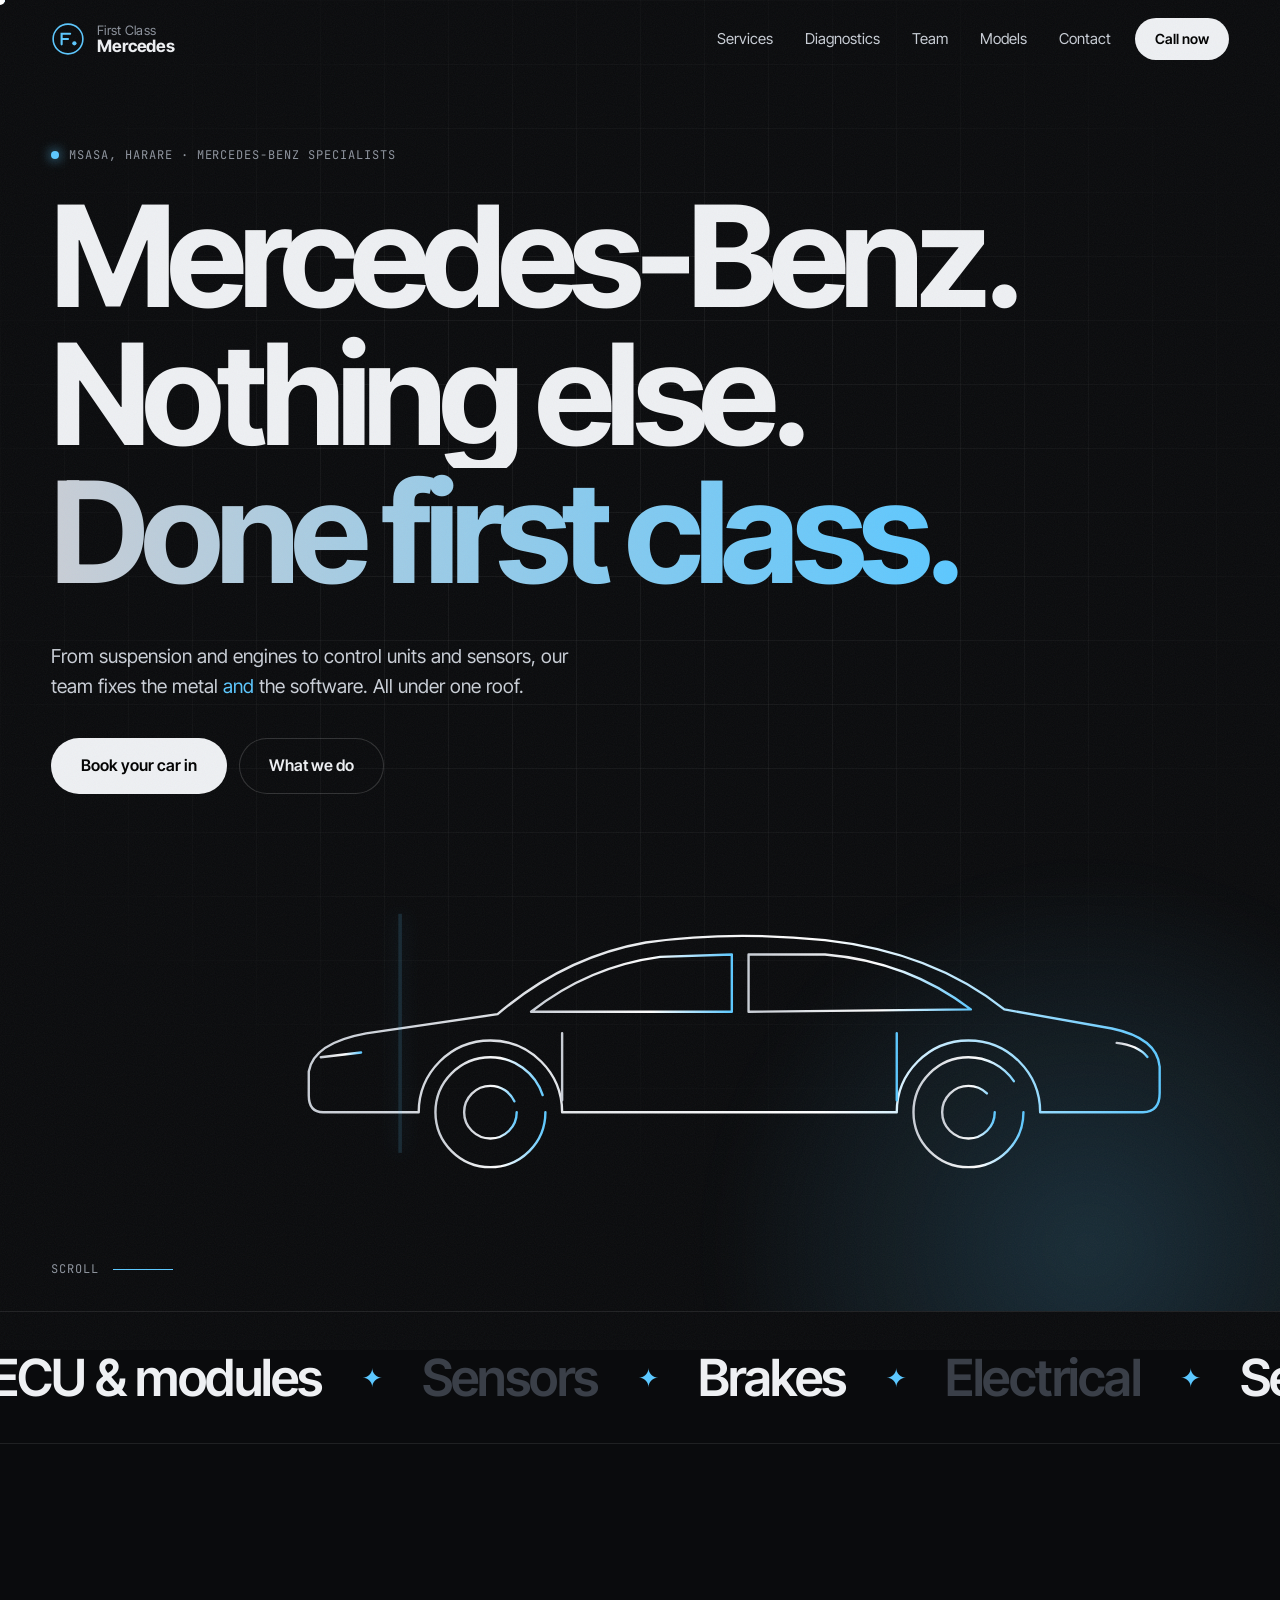
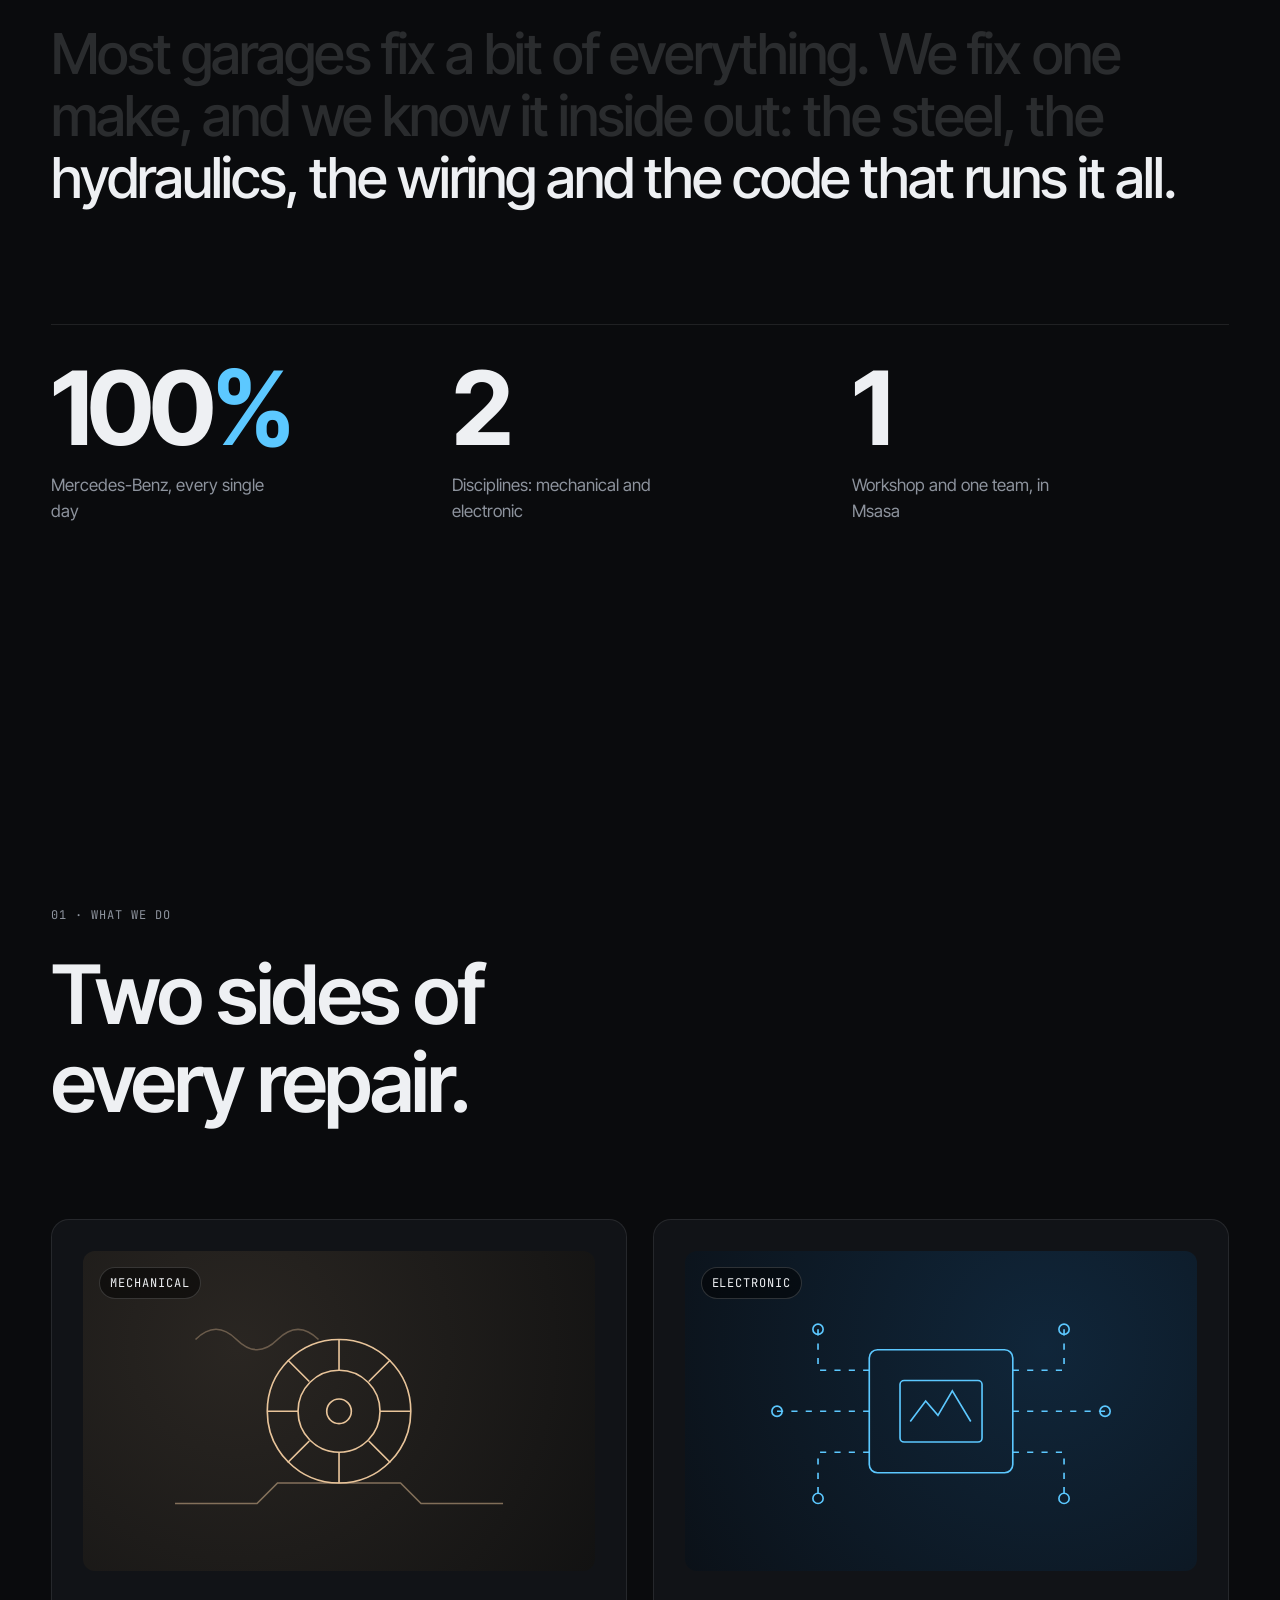
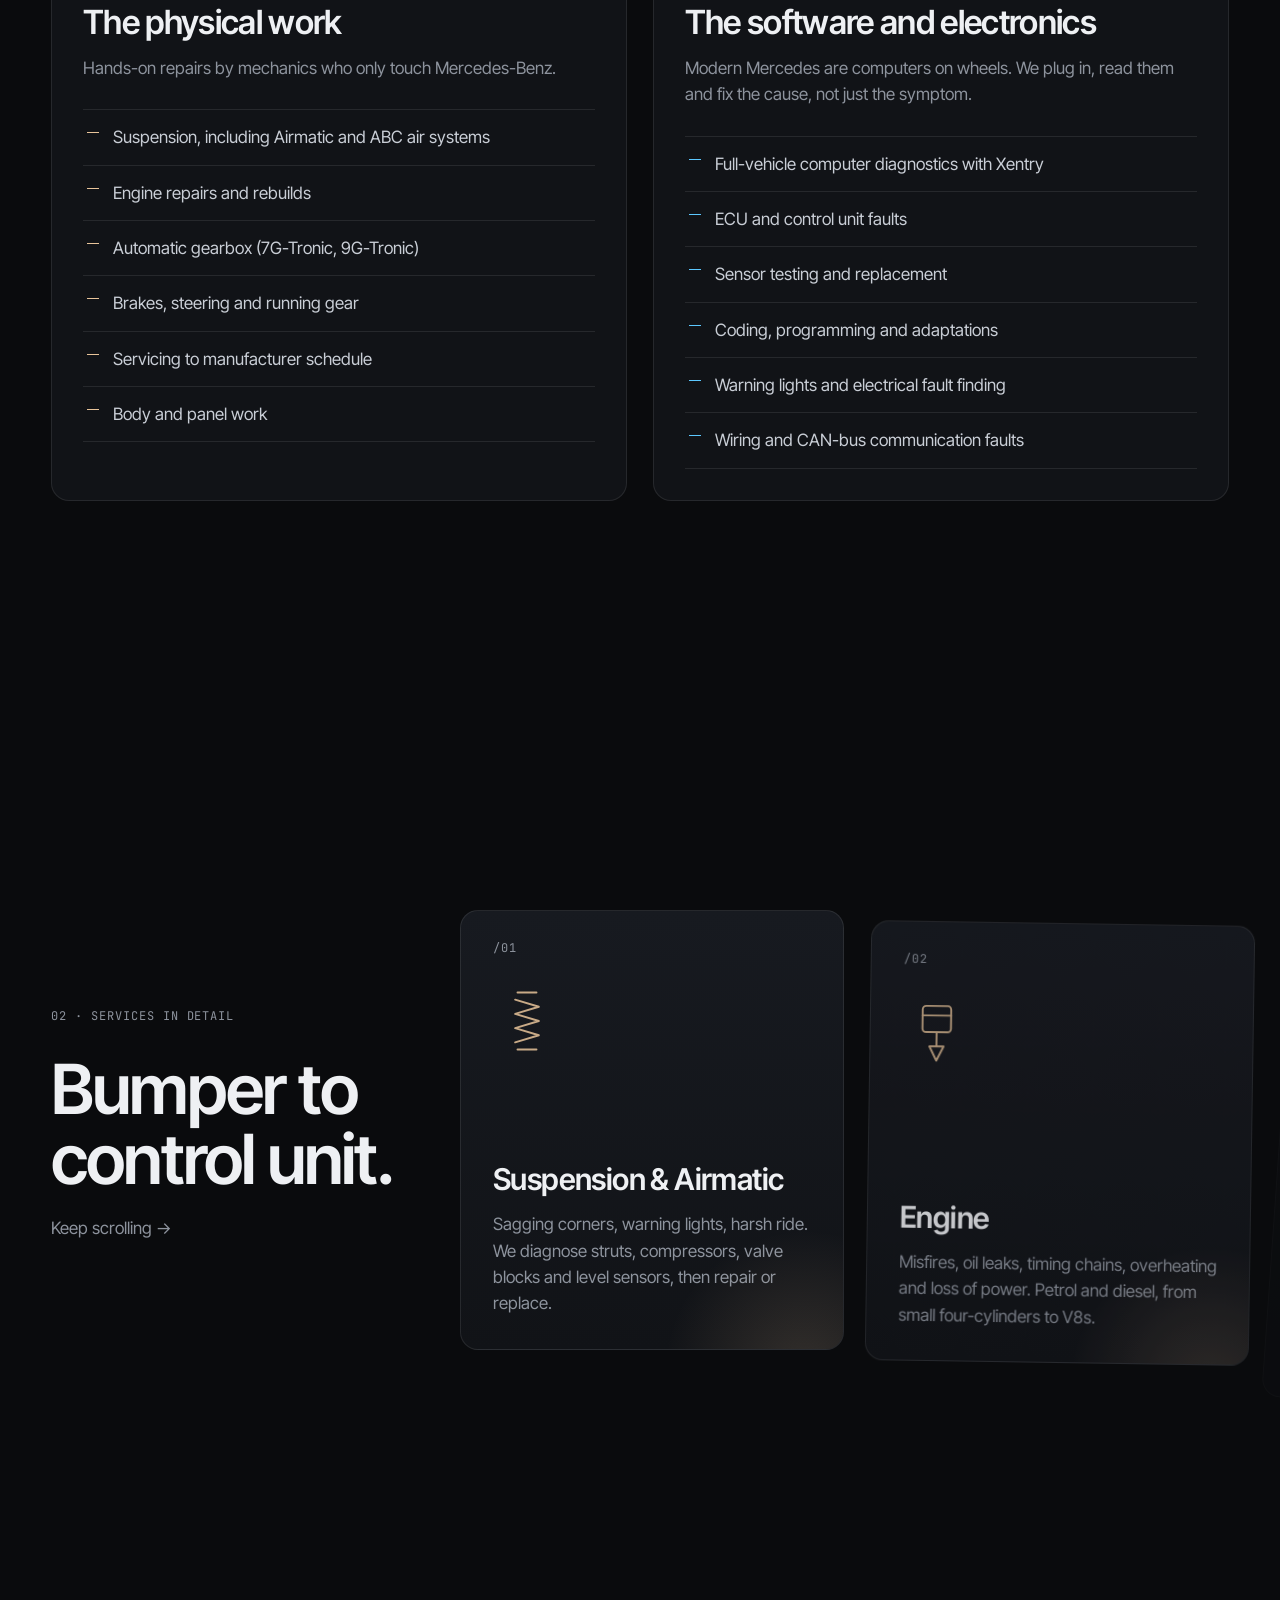
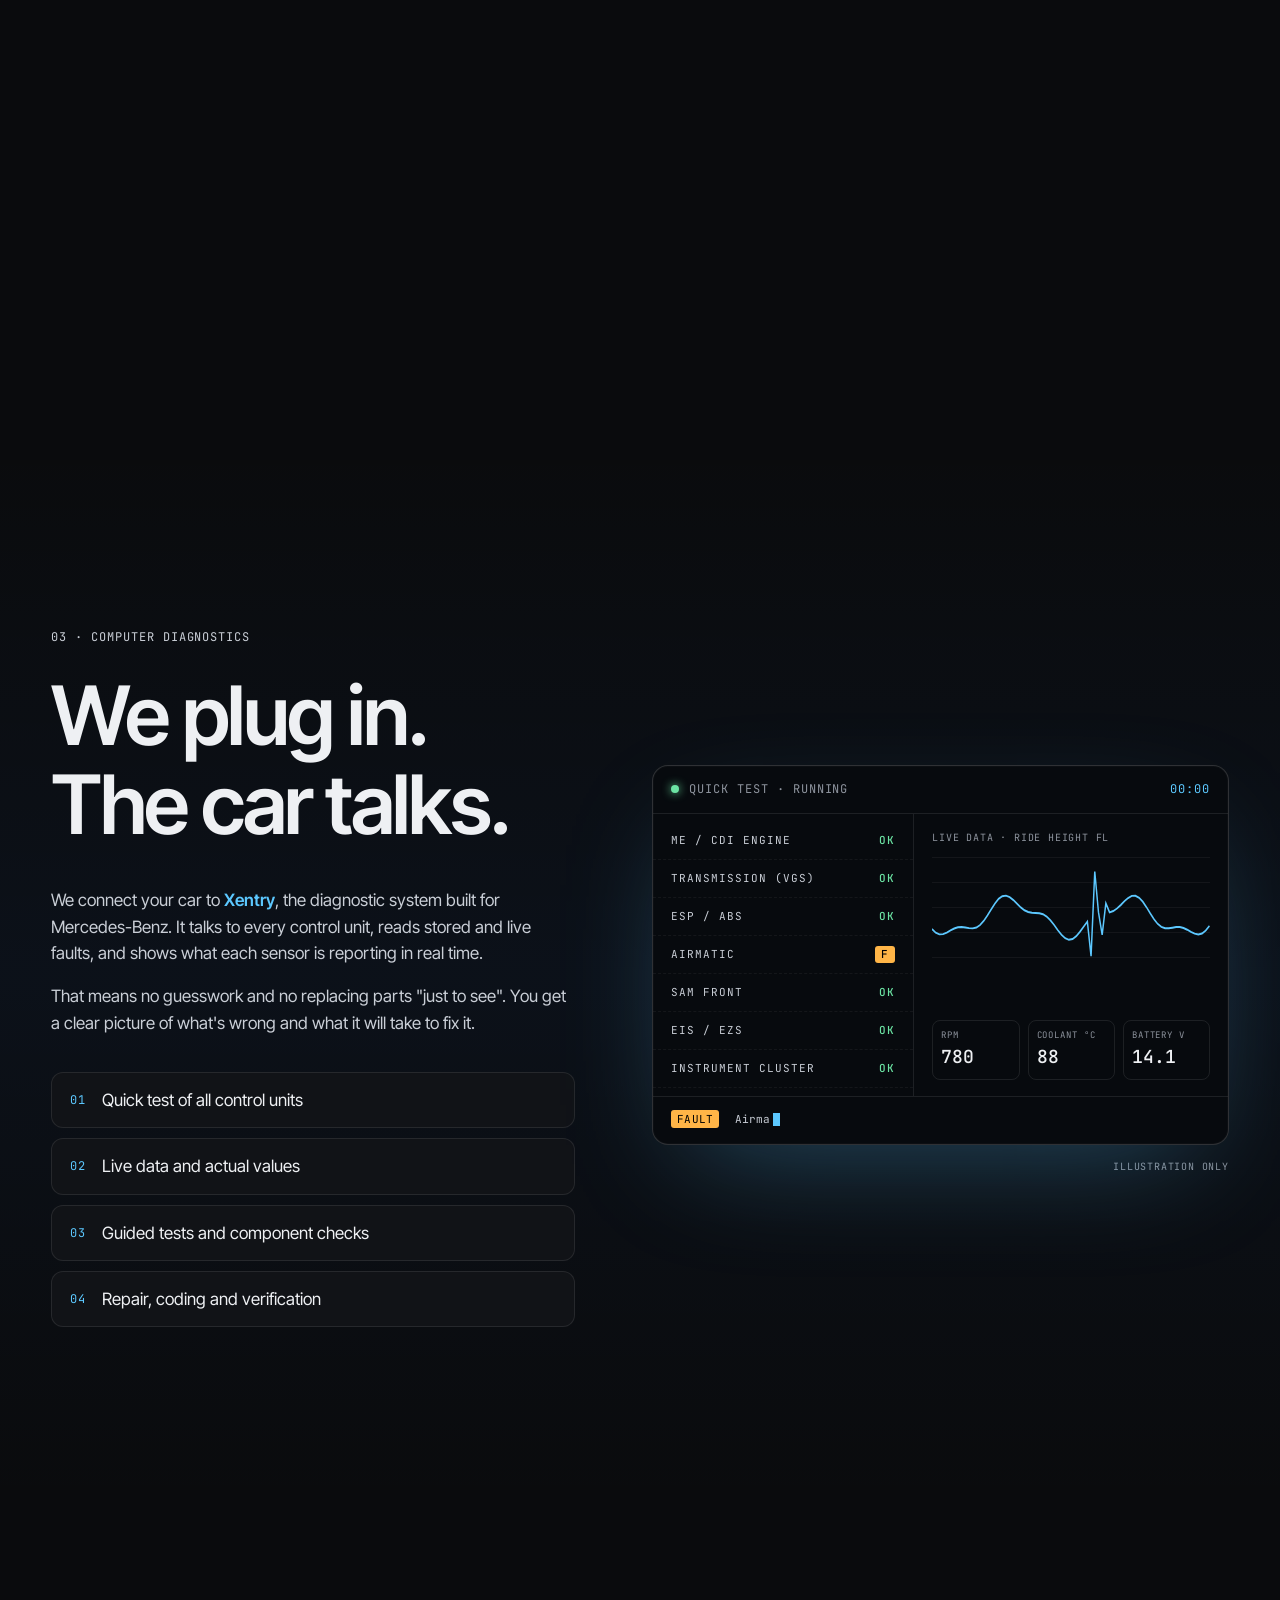
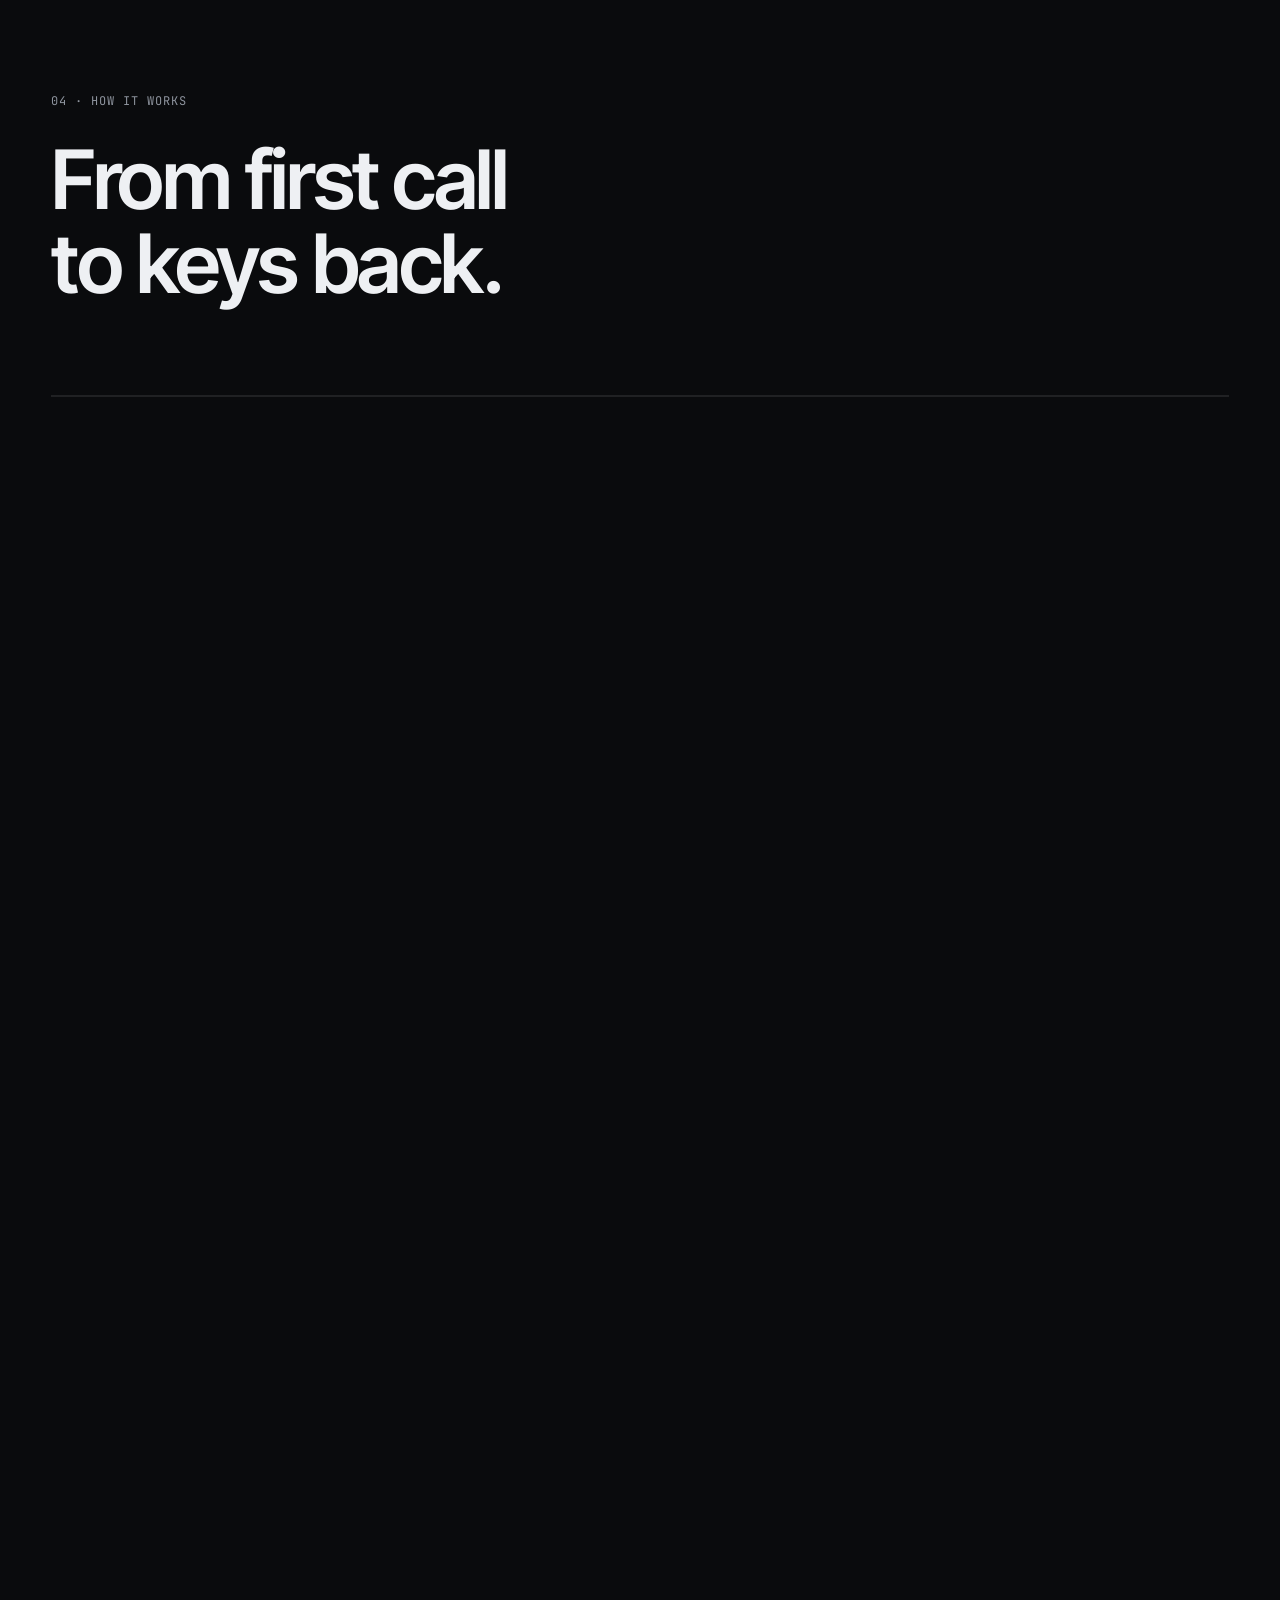
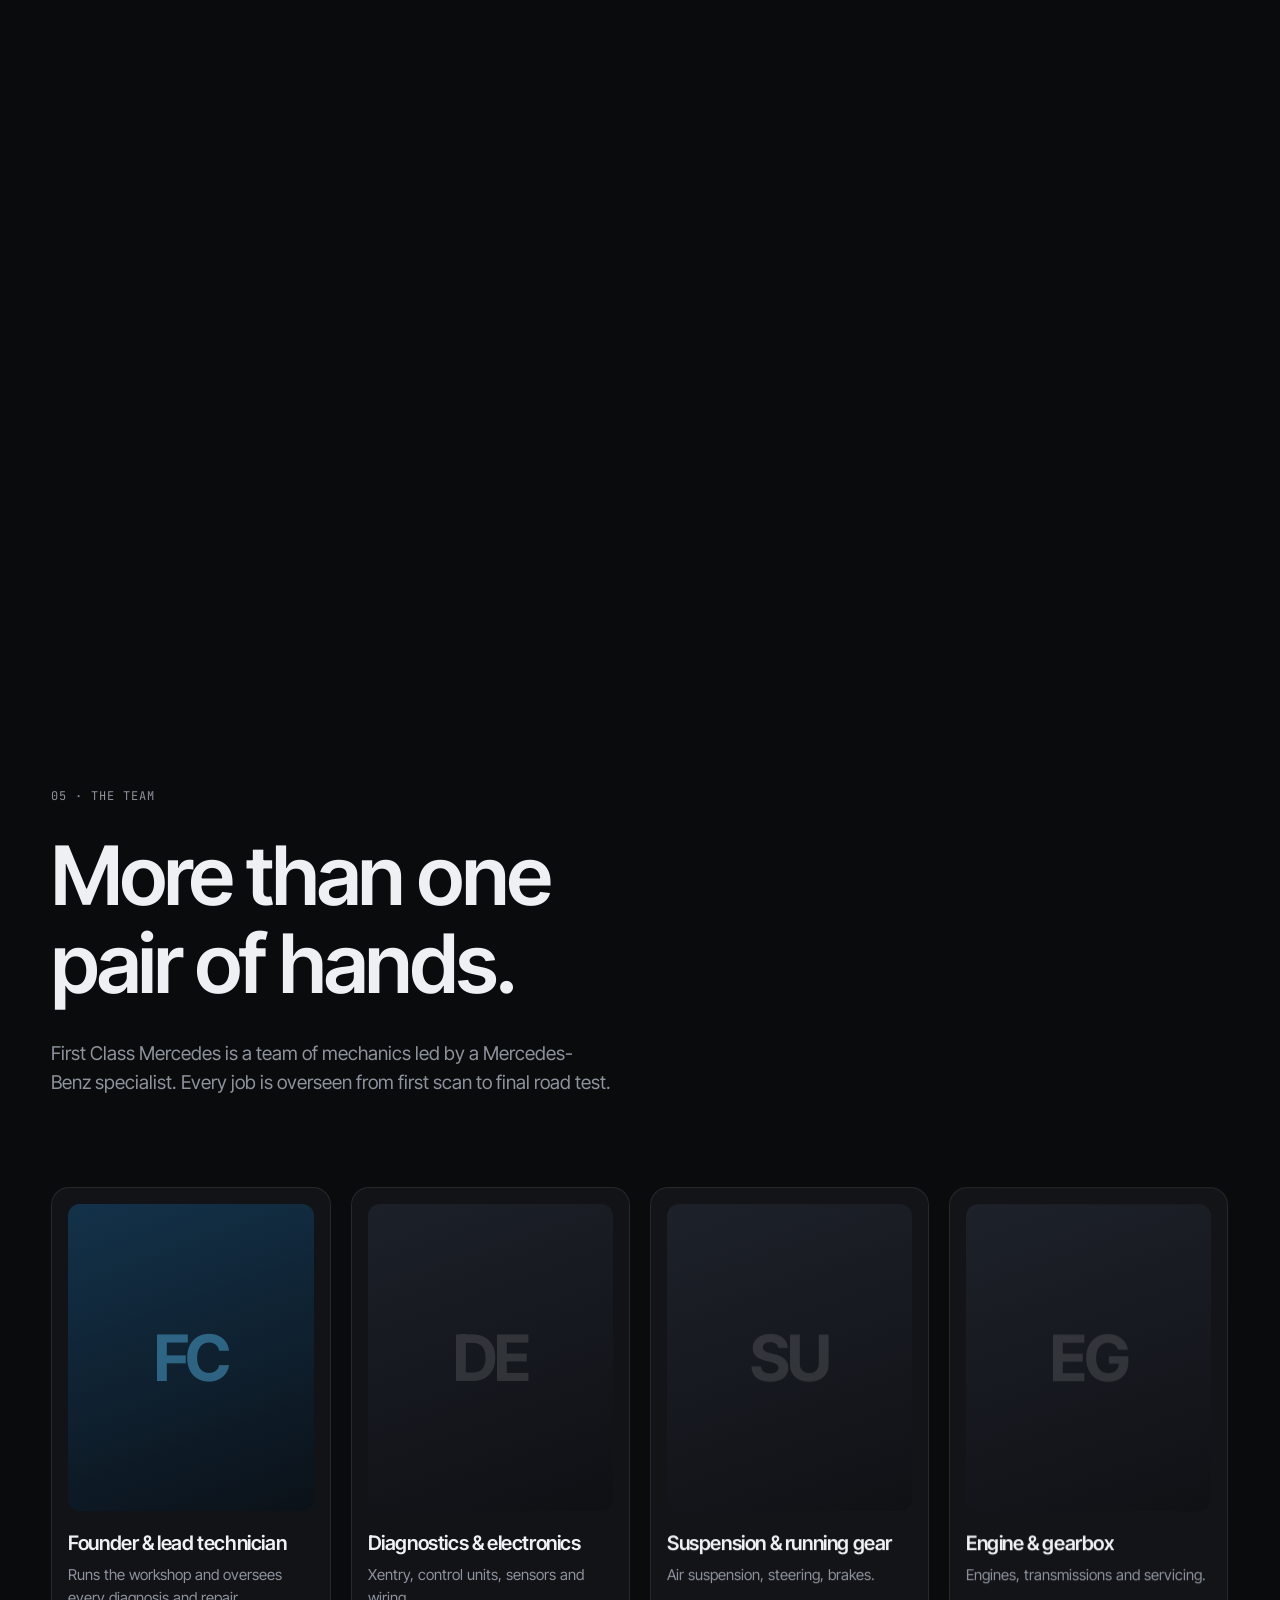
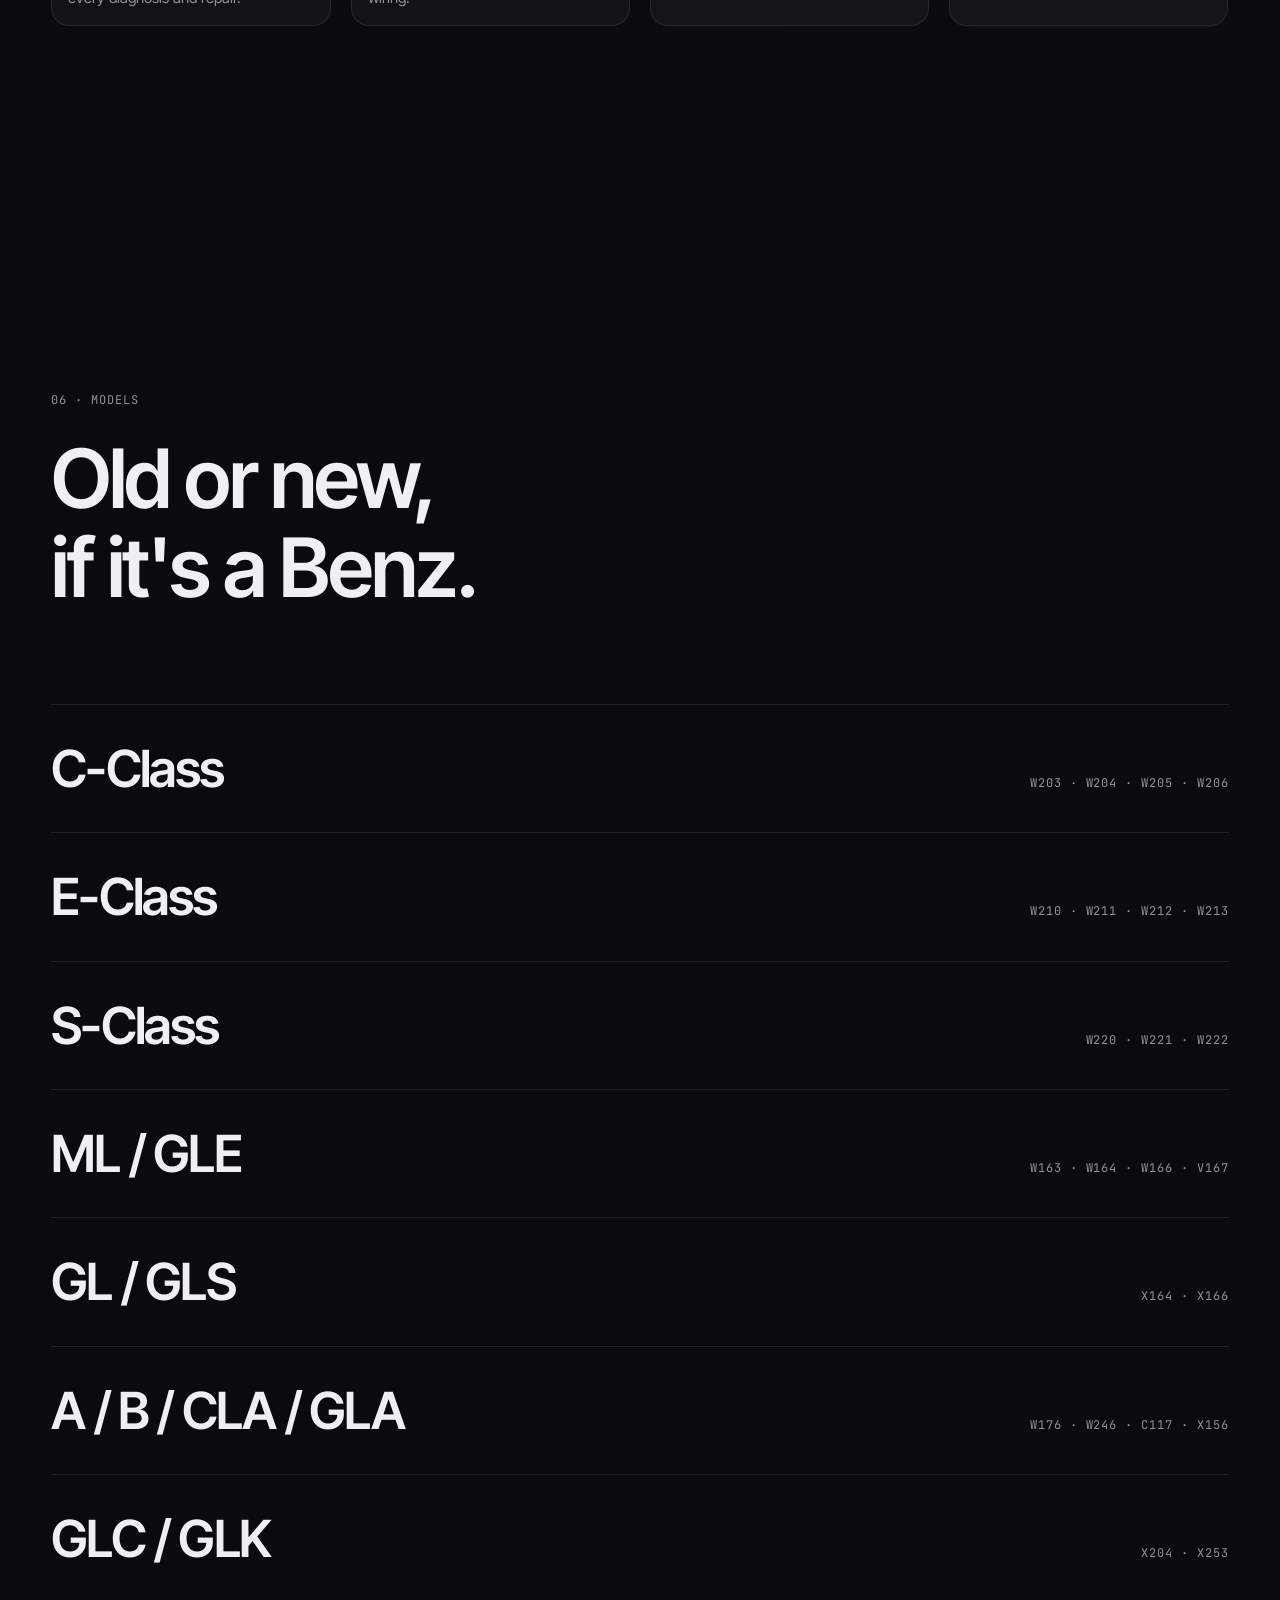
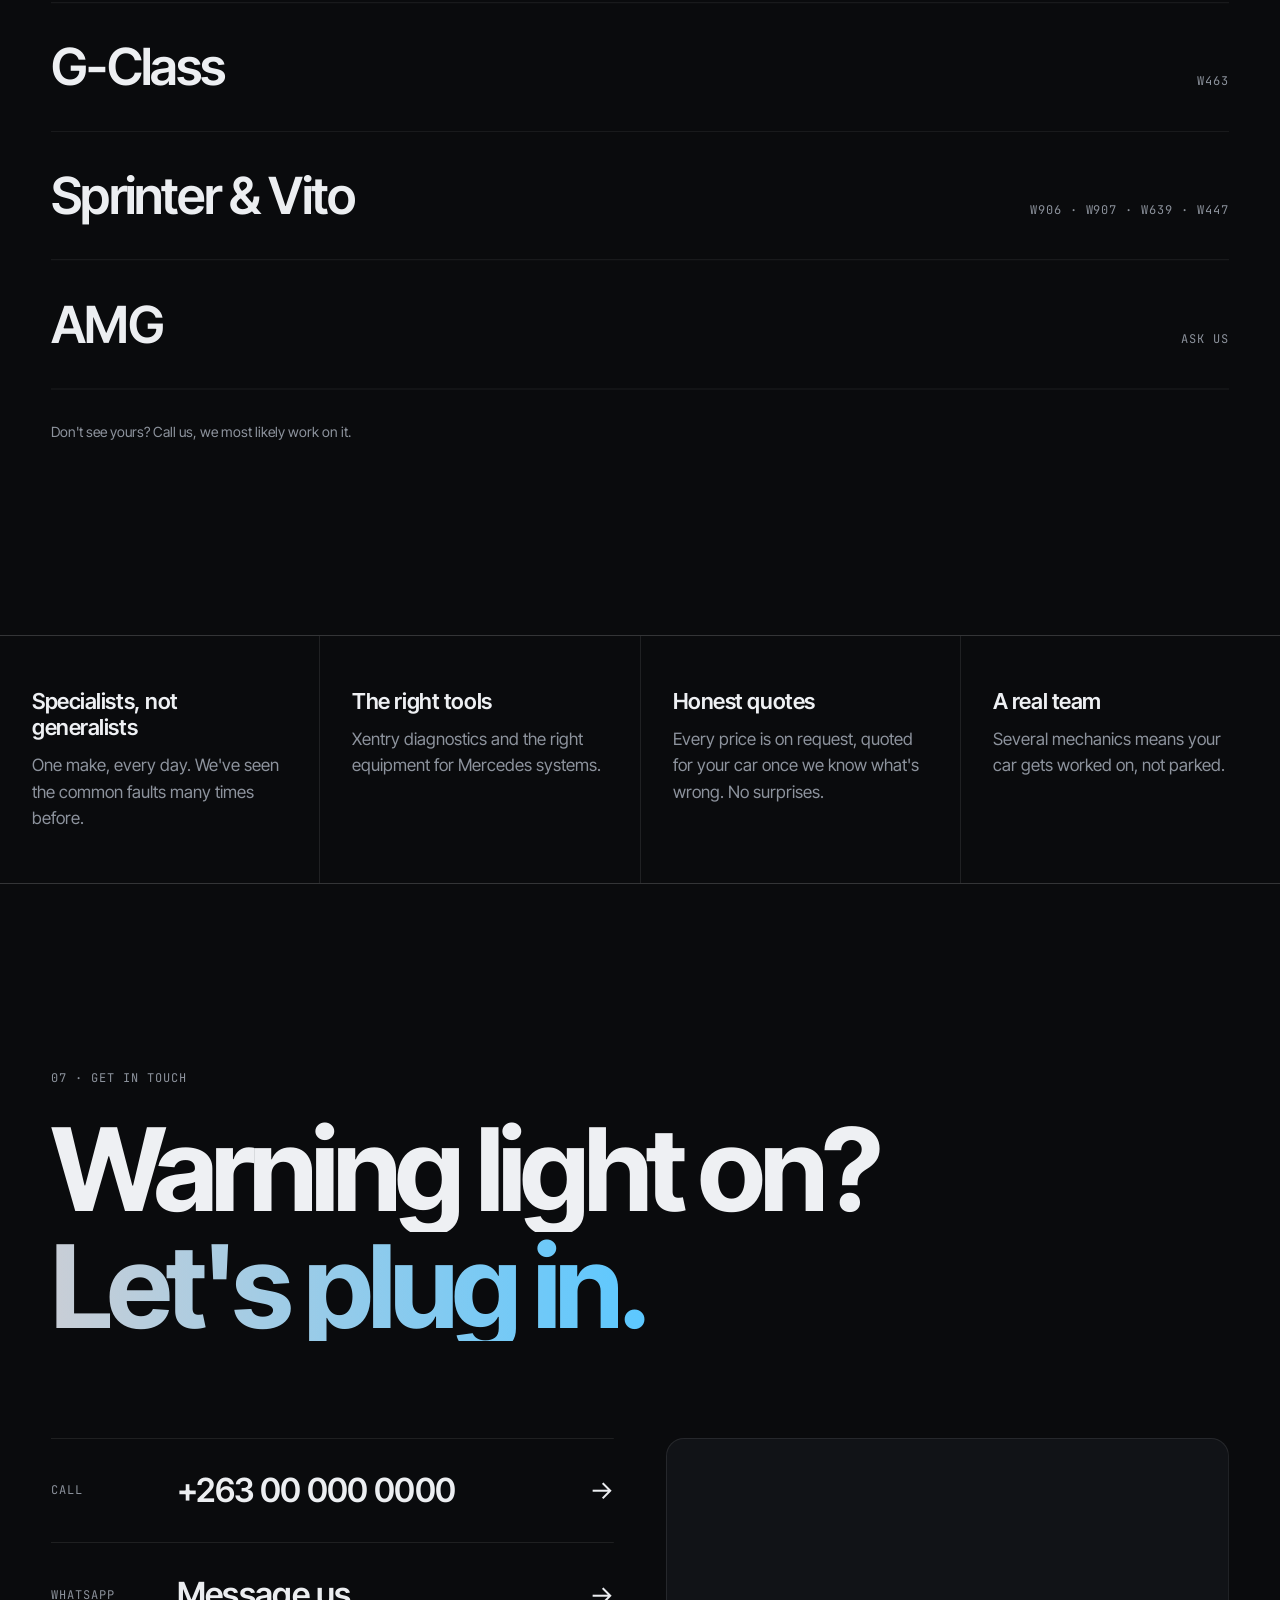
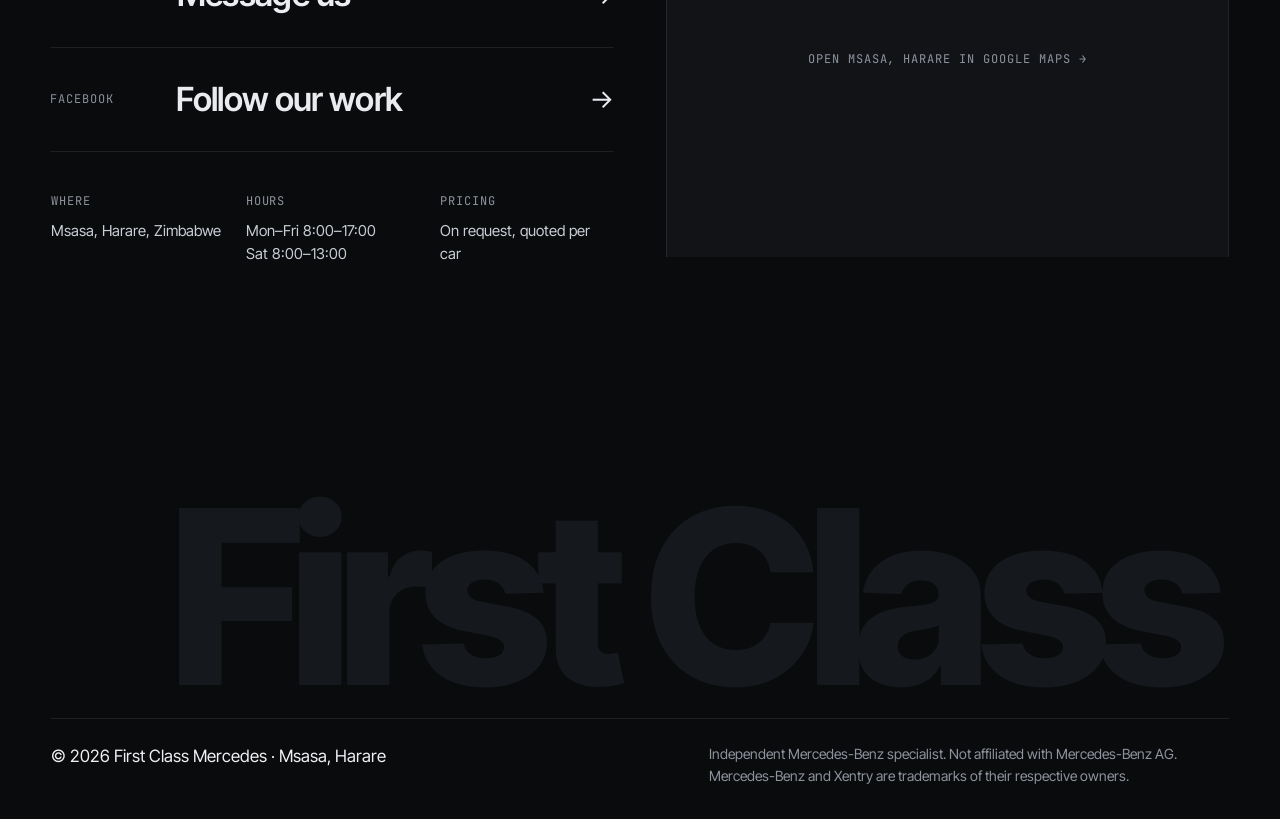
==== index.html @ 3e4fa749 "Build first version of the First Class Mercedes website Single-page static site for GitHub Pages: he" ====
<!doctype html>
<html lang="en">
<head>
  <meta charset="utf-8">
  <meta name="viewport" content="width=device-width, initial-scale=1">
  <title>First Class Mercedes | Mercedes-Benz Specialist in Msasa, Harare</title>
  <meta name="description" content="Independent Mercedes-Benz specialist in Msasa, Harare. Mechanical repairs, suspension, engine and gearbox work, plus Xentry computer diagnostics, ECU and sensor fault finding. Price on request.">
  <meta name="theme-color" content="#0a0b0d">
  <meta property="og:title" content="First Class Mercedes | Msasa, Harare">
  <meta property="og:description" content="Mercedes-Benz only. Mechanical and electronic. One team, one workshop.">
  <meta property="og:type" content="website">
  <link rel="icon" href="assets/favicon.svg" type="image/svg+xml">
  <link rel="preconnect" href="https://fonts.googleapis.com">
  <link rel="preconnect" href="https://fonts.gstatic.com" crossorigin>
  <link href="https://fonts.googleapis.com/css2?family=Inter+Tight:wght@300;400;500;600;700;800&family=JetBrains+Mono:wght@400;500&display=swap" rel="stylesheet">
  <link rel="stylesheet" href="assets/css/style.css">
  <script>document.documentElement.classList.add('js');</script>
  <script type="application/ld+json">
  {
    "@context": "https://schema.org",
    "@type": "AutoRepair",
    "name": "First Class Mercedes",
    "description": "Independent Mercedes-Benz specialist: mechanical repairs and Xentry computer diagnostics.",
    "address": {
      "@type": "PostalAddress",
      "addressLocality": "Msasa, Harare",
      "addressCountry": "ZW"
    },
    "areaServed": "Harare",
    "telephone": "+263000000000",
    "priceRange": "Price on request"
  }
  </script>
</head>
<body>

  <!-- ====== PRELOADER ====== -->
  <div class="loader" aria-hidden="true">
    <div class="loader__inner">
      <span class="loader__label mono">System check</span>
      <span class="loader__count"><span class="loader__num">0</span>%</span>
    </div>
    <div class="loader__bar"><span></span></div>
  </div>

  <div class="progress" aria-hidden="true"><span></span></div>
  <div class="cursor" aria-hidden="true"><span></span></div>
  <div class="grain" aria-hidden="true"></div>

  <!-- ====== NAV ====== -->
  <header class="nav">
    <a href="#top" class="brand" aria-label="First Class Mercedes, back to top">
      <span class="brand__mark" aria-hidden="true">
        <svg viewBox="0 0 32 32"><circle cx="16" cy="16" r="14" fill="none" stroke="currentColor" stroke-width="1.5"/><path d="M10 21V11h8M10 16h6" fill="none" stroke="currentColor" stroke-width="2" stroke-linecap="round"/><circle cx="22" cy="20" r="2" fill="currentColor"/></svg>
      </span>
      <span class="brand__text">First Class<b>Mercedes</b></span>
    </a>
    <nav class="nav__links" aria-label="Main">
      <a href="#services">Services</a>
      <a href="#diagnostics">Diagnostics</a>
      <a href="#team">Team</a>
      <a href="#models">Models</a>
      <a href="#contact">Contact</a>
    </nav>
    <!-- TODO: replace the number below with the real workshop number -->
    <a href="tel:+263000000000" class="btn btn--sm magnetic"><span>Call now</span></a>
    <button class="nav__toggle" aria-label="Open menu" aria-expanded="false"><span></span><span></span></button>
  </header>

  <div class="menu" aria-hidden="true">
    <nav>
      <a href="#services">Services</a>
      <a href="#diagnostics">Diagnostics</a>
      <a href="#team">Team</a>
      <a href="#models">Models</a>
      <a href="#contact">Contact</a>
    </nav>
  </div>

  <main id="top">

    <!-- ====== HERO ====== -->
    <section class="hero">
      <div class="hero__grid" aria-hidden="true"></div>
      <div class="hero__glow" aria-hidden="true"></div>

      <div class="hero__content">
        <p class="eyebrow mono"><span class="dot"></span> Msasa, Harare · Mercedes-Benz specialists</p>
        <h1 class="hero__title split-lines">
          <span class="line">Mercedes-Benz.</span>
          <span class="line">Nothing else.</span>
          <span class="line line--accent">Done first class.</span>
        </h1>
        <p class="hero__sub reveal">From suspension and engines to control units and sensors, our team fixes the metal <em>and</em> the software. All under one roof.</p>
        <div class="hero__cta reveal">
          <a href="#contact" class="btn magnetic"><span>Book your car in</span></a>
          <a href="#services" class="btn btn--ghost magnetic"><span>What we do</span></a>
        </div>
      </div>

      <div class="hero__car" aria-hidden="true">
        <svg viewBox="0 0 820 280" class="car">
          <defs>
            <linearGradient id="carStroke" x1="0" x2="1">
              <stop offset="0" stop-color="#c9ced6"/>
              <stop offset=".6" stop-color="#ffffff"/>
              <stop offset="1" stop-color="#5cc8ff"/>
            </linearGradient>
          </defs>
          <g fill="none" stroke="url(#carStroke)" stroke-width="2" stroke-linecap="round" stroke-linejoin="round">
            <path class="draw" d="M62 206 H142 A60 60 0 0 1 262 206 H542 A60 60 0 0 1 662 206 H748 Q762 206 762 190 V168 Q760 144 722 136 L632 120 Q572 72 482 62 Q402 54 332 64 Q264 76 208 124 L98 140 Q54 148 50 172 V192 Q50 206 62 206 Z"/>
            <path class="draw" d="M236 122 Q284 84 344 76 L404 74 V122 Z"/>
            <path class="draw" d="M418 74 L482 74 Q552 80 604 120 L418 122 Z"/>
            <path class="draw" d="M208 130 H640"/>
            <path class="draw" d="M410 126 V196"/>
            <path class="draw" d="M262 196 V140 M542 196 V140"/>
            <path class="draw" d="M726 148 Q744 150 752 160"/>
            <path class="draw" d="M60 160 L94 156"/>
            <circle class="draw wheel" cx="202" cy="206" r="46"/>
            <circle class="draw wheel" cx="202" cy="206" r="22"/>
            <circle class="draw wheel" cx="602" cy="206" r="46"/>
            <circle class="draw wheel" cx="602" cy="206" r="22"/>
          </g>
          <!-- scan beam -->
          <rect class="scan" x="0" y="40" width="3" height="200" fill="#5cc8ff"/>
          <!-- sensor nodes -->
          <g class="nodes">
            <circle cx="120" cy="170" r="4"/><circle cx="300" cy="150" r="4"/><circle cx="460" cy="100" r="4"/>
            <circle cx="600" cy="160" r="4"/><circle cx="720" cy="170" r="4"/><circle cx="202" cy="206" r="4"/>
          </g>
        </svg>
        <div class="hero__readout mono">
          <span>ECU <b>OK</b></span><span>ABS <b>OK</b></span><span>AIRMATIC <b class="warn">CHECK</b></span>
        </div>
      </div>

      <div class="hero__scroll mono" aria-hidden="true"><span>Scroll</span><i></i></div>
    </section>

    <!-- ====== MARQUEE ====== -->
    <div class="marquee" aria-hidden="true">
      <div class="marquee__track">
        <span>Suspension</span><i>✦</i><span>Xentry diagnostics</span><i>✦</i><span>Engine</span><i>✦</i><span>Gearbox</span><i>✦</i><span>ECU &amp; modules</span><i>✦</i><span>Sensors</span><i>✦</i><span>Brakes</span><i>✦</i><span>Electrical</span><i>✦</i><span>Servicing</span><i>✦</i>
      </div>
    </div>

    <!-- ====== INTRO / STATEMENT ====== -->
    <section class="statement">
      <p class="statement__text scrub-words">
        Most garages fix a bit of everything. We fix one make, and we know it inside out: the steel, the hydraulics, the wiring and the code that runs it all.
      </p>
      <div class="stats">
        <div class="stat"><span class="stat__num" data-count="100">0</span><span class="stat__unit">%</span><p>Mercedes-Benz, every single day</p></div>
        <div class="stat"><span class="stat__num" data-count="2">0</span><p>Disciplines: mechanical and electronic</p></div>
        <div class="stat"><span class="stat__num" data-count="1">0</span><p>Workshop and one team, in Msasa</p></div>
      </div>
    </section>

    <!-- ====== TWO SIDES ====== -->
    <section class="sides" id="services">
      <div class="section-head">
        <p class="eyebrow mono">01 · What we do</p>
        <h2 class="split-lines"><span class="line">Two sides of</span><span class="line">every repair.</span></h2>
      </div>

      <div class="sides__grid">
        <article class="side side--mech">
          <div class="side__media clip-reveal">
            <svg viewBox="0 0 400 260" aria-hidden="true" class="side__art">
              <g fill="none" stroke="currentColor" stroke-width="1.6">
                <circle cx="200" cy="130" r="70"/><circle cx="200" cy="130" r="40"/><circle cx="200" cy="130" r="12"/>
                <g class="spin">
                  <path d="M200 60 V90 M200 170 V200 M130 130 H160 M240 130 H270 M150 80 L171 101 M229 159 L250 180 M250 80 L229 101 M171 159 L150 180"/>
                </g>
                <path d="M40 220 H120 L140 200 H260 L280 220 H360" opacity=".5"/>
                <path d="M60 60 q20 -20 40 0 t40 0 t40 0" opacity=".35"/>
              </g>
            </svg>
            <span class="side__tag mono">Mechanical</span>
          </div>
          <h3>The physical work</h3>
          <p>Hands-on repairs by mechanics who only touch Mercedes-Benz.</p>
          <ul class="ticks">
            <li>Suspension, including Airmatic and ABC air systems</li>
            <li>Engine repairs and rebuilds</li>
            <li>Automatic gearbox (7G-Tronic, 9G-Tronic)</li>
            <li>Brakes, steering and running gear</li>
            <li>Servicing to manufacturer schedule</li>
            <li>Body and panel work</li>
          </ul>
        </article>

        <article class="side side--elec">
          <div class="side__media clip-reveal">
            <svg viewBox="0 0 400 260" aria-hidden="true" class="side__art">
              <g fill="none" stroke="currentColor" stroke-width="1.6">
                <rect x="130" y="70" width="140" height="120" rx="8"/>
                <rect x="160" y="100" width="80" height="60" rx="4"/>
                <path d="M130 90 H80 V50 M130 130 H40 M130 170 H80 V215 M270 90 H320 V50 M270 130 H360 M270 170 H320 V215" class="trace"/>
                <circle cx="80" cy="50" r="5"/><circle cx="40" cy="130" r="5"/><circle cx="80" cy="215" r="5"/>
                <circle cx="320" cy="50" r="5"/><circle cx="360" cy="130" r="5"/><circle cx="320" cy="215" r="5"/>
                <path d="M170 140 l15 -20 l12 14 l14 -24 l18 30" class="pulse"/>
              </g>
            </svg>
            <span class="side__tag mono">Electronic</span>
          </div>
          <h3>The software and electronics</h3>
          <p>Modern Mercedes are computers on wheels. We plug in, read them and fix the cause, not just the symptom.</p>
          <ul class="ticks">
            <li>Full-vehicle computer diagnostics with Xentry</li>
            <li>ECU and control unit faults</li>
            <li>Sensor testing and replacement</li>
            <li>Coding, programming and adaptations</li>
            <li>Warning lights and electrical fault finding</li>
            <li>Wiring and CAN-bus communication faults</li>
          </ul>
        </article>
      </div>
    </section>

    <!-- ====== HORIZONTAL SERVICES ====== -->
    <section class="hscroll" aria-label="Services in detail">
      <div class="hscroll__pin">
        <div class="hscroll__intro">
          <p class="eyebrow mono">02 · Services in detail</p>
          <h2>Bumper to<br>control unit.</h2>
          <p class="muted">Keep scrolling →</p>
        </div>
        <div class="hscroll__track">
          <article class="card">
            <span class="card__num mono">/01</span>
            <svg class="card__icon" viewBox="0 0 64 64" aria-hidden="true"><g fill="none" stroke="currentColor" stroke-width="1.6" stroke-linecap="round" stroke-linejoin="round"><path d="M24 8h16M24 56h16M22 14l20 6-20 6 20 6-20 6 20 6-20 6"/></g></svg>
            <h3>Suspension &amp; Airmatic</h3>
            <p>Sagging corners, warning lights, harsh ride. We diagnose struts, compressors, valve blocks and level sensors, then repair or replace.</p>
          </article>
          <article class="card">
            <span class="card__num mono">/02</span>
            <svg class="card__icon" viewBox="0 0 64 64" aria-hidden="true"><g fill="none" stroke="currentColor" stroke-width="1.6" stroke-linecap="round" stroke-linejoin="round"><rect x="20" y="10" width="24" height="22" rx="3"/><path d="M20 18h24M32 32v12M26 44h12l-6 12z"/></g></svg>
            <h3>Engine</h3>
            <p>Misfires, oil leaks, timing chains, overheating and loss of power. Petrol and diesel, from small four-cylinders to V8s.</p>
          </article>
          <article class="card">
            <span class="card__num mono">/03</span>
            <svg class="card__icon" viewBox="0 0 64 64" aria-hidden="true"><g fill="none" stroke="currentColor" stroke-width="1.6" stroke-linecap="round" stroke-linejoin="round"><circle cx="32" cy="32" r="12"/><circle cx="32" cy="32" r="4"/><path d="M32 8v8M32 48v8M8 32h8M48 32h8M15 15l6 6M43 43l6 6M49 15l-6 6M21 43l-6 6"/></g></svg>
            <h3>Gearbox</h3>
            <p>Harsh shifts, limp mode and slipping. Conductor plates, valve bodies, oil services and gearbox adaptations.</p>
          </article>
          <article class="card card--elec">
            <span class="card__num mono">/04</span>
            <svg class="card__icon" viewBox="0 0 64 64" aria-hidden="true"><g fill="none" stroke="currentColor" stroke-width="1.6" stroke-linecap="round" stroke-linejoin="round"><rect x="10" y="14" width="44" height="28" rx="3"/><path d="M4 50h56M16 30h8l4-8 6 14 4-6h10"/></g></svg>
            <h3>Xentry diagnostics</h3>
            <p>A full scan of every control unit in the car. We read fault codes, live data and actual values, then trace each fault to its root cause.</p>
          </article>
          <article class="card card--elec">
            <span class="card__num mono">/05</span>
            <svg class="card__icon" viewBox="0 0 64 64" aria-hidden="true"><g fill="none" stroke="currentColor" stroke-width="1.6" stroke-linecap="round" stroke-linejoin="round"><rect x="18" y="18" width="28" height="28" rx="3"/><rect x="26" y="26" width="12" height="12"/><path d="M24 10v8M32 10v8M40 10v8M24 46v8M32 46v8M40 46v8M10 24h8M10 32h8M10 40h8M46 24h8M46 32h8M46 40h8"/></g></svg>
            <h3>ECU &amp; modules</h3>
            <p>Engine, transmission, SAM, EIS and ABS/ESP units. We test them, repair them, and replace and code them when needed.</p>
          </article>
          <article class="card card--elec">
            <span class="card__num mono">/06</span>
            <svg class="card__icon" viewBox="0 0 64 64" aria-hidden="true"><g fill="none" stroke="currentColor" stroke-width="1.6" stroke-linecap="round" stroke-linejoin="round"><circle cx="32" cy="40" r="4"/><path d="M24 32a11 11 0 0 1 16 0M18 26a20 20 0 0 1 28 0M12 20a28 28 0 0 1 40 0M32 44v12"/></g></svg>
            <h3>Sensors &amp; electrics</h3>
            <p>Crank, cam, NOx, O2, ABS, pressure and parking sensors. Plus wiring faults and battery drains.</p>
          </article>
          <article class="card">
            <span class="card__num mono">/07</span>
            <svg class="card__icon" viewBox="0 0 64 64" aria-hidden="true"><g fill="none" stroke="currentColor" stroke-width="1.6" stroke-linecap="round" stroke-linejoin="round"><path d="M32 8c8 12 14 20 14 28a14 14 0 0 1-28 0c0-8 6-16 14-28z"/><path d="M26 38a6 6 0 0 0 6 6"/></g></svg>
            <h3>Servicing</h3>
            <p>Service A and B, fluids, filters and plugs, all done to schedule, with the service indicator reset properly.</p>
          </article>
        </div>
      </div>
    </section>

    <!-- ====== DIAGNOSTICS ====== -->
    <section class="diag" id="diagnostics">
      <div class="diag__copy">
        <p class="eyebrow mono">03 · Computer diagnostics</p>
        <h2 class="split-lines"><span class="line">We plug in.</span><span class="line">The car talks.</span></h2>
        <p class="reveal">We connect your car to <strong>Xentry</strong>, the diagnostic system built for Mercedes-Benz. It talks to every control unit, reads stored and live faults, and shows what each sensor is reporting in real time.</p>
        <p class="reveal">That means no guesswork and no replacing parts "just to see". You get a clear picture of what's wrong and what it will take to fix it.</p>
        <ol class="diag__steps reveal">
          <li><span class="mono">01</span> Quick test of all control units</li>
          <li><span class="mono">02</span> Live data and actual values</li>
          <li><span class="mono">03</span> Guided tests and component checks</li>
          <li><span class="mono">04</span> Repair, coding and verification</li>
        </ol>
      </div>

      <div class="diag__screen" aria-label="Illustration of a diagnostic screen">
        <div class="screen">
          <div class="screen__bar mono"><span class="led"></span> QUICK TEST · RUNNING <span class="screen__time">00:00</span></div>
          <div class="screen__body">
            <div class="screen__units mono">
              <div class="unit"><span>ME / CDI engine</span><b class="ok">OK</b></div>
              <div class="unit"><span>Transmission (VGS)</span><b class="ok">OK</b></div>
              <div class="unit"><span>ESP / ABS</span><b class="ok">OK</b></div>
              <div class="unit"><span>Airmatic</span><b class="f">F</b></div>
              <div class="unit"><span>SAM front</span><b class="ok">OK</b></div>
              <div class="unit"><span>EIS / EZS</span><b class="ok">OK</b></div>
              <div class="unit"><span>Instrument cluster</span><b class="ok">OK</b></div>
            </div>
            <div class="screen__graph">
              <span class="mono screen__label">Live data · ride height FL</span>
              <svg viewBox="0 0 300 100" preserveAspectRatio="none">
                <path class="wave" d="" fill="none" stroke="#5cc8ff" stroke-width="1.6"/>
              </svg>
              <div class="screen__vals mono">
                <div><span>RPM</span><b data-live="rpm">780</b></div>
                <div><span>Coolant °C</span><b data-live="temp">88</b></div>
                <div><span>Battery V</span><b data-live="volt">14.1</b></div>
              </div>
            </div>
          </div>
          <div class="screen__fault mono"><span class="tag">Fault</span> <span class="typed" data-text="Airmatic: front-left level sensor, implausible signal"></span><i class="caret"></i></div>
        </div>
        <p class="caption mono">Illustration only</p>
      </div>
    </section>

    <!-- ====== PROCESS (pinned) ====== -->
    <section class="process">
      <div class="process__pin">
        <div class="section-head">
          <p class="eyebrow mono">04 · How it works</p>
          <h2>From first call<br>to keys back.</h2>
        </div>
        <div class="process__rail">
          <div class="process__line"><span></span></div>
          <div class="step"><span class="step__n mono">01</span><h3>Call or message</h3><p>Tell us the model and what's going on. A photo of the warning light helps.</p></div>
          <div class="step"><span class="step__n mono">02</span><h3>Scan &amp; inspect</h3><p>We plug in Xentry and inspect the car to find the real cause.</p></div>
          <div class="step"><span class="step__n mono">03</span><h3>Clear quote</h3><p>You hear exactly what's wrong and what the fix costs before any work starts.</p></div>
          <div class="step"><span class="step__n mono">04</span><h3>Repair &amp; verify</h3><p>We fix it, clear the codes, re-scan and road test.</p></div>
        </div>
      </div>
    </section>

    <!-- ====== TEAM ====== -->
    <section class="team" id="team">
      <div class="section-head">
        <p class="eyebrow mono">05 · The team</p>
        <h2 class="split-lines"><span class="line">More than one</span><span class="line">pair of hands.</span></h2>
        <p class="muted reveal">First Class Mercedes is a team of mechanics led by a Mercedes-Benz specialist. Every job is overseen from first scan to final road test.</p>
      </div>
      <div class="team__grid">
        <!-- TODO: replace roles/initials with real names and photos -->
        <article class="member member--lead">
          <div class="member__photo"><span>FC</span></div>
          <div><h3>Founder &amp; lead technician</h3><p>Runs the workshop and oversees every diagnosis and repair.</p></div>
        </article>
        <article class="member">
          <div class="member__photo"><span>DE</span></div>
          <div><h3>Diagnostics &amp; electronics</h3><p>Xentry, control units, sensors and wiring.</p></div>
        </article>
        <article class="member">
          <div class="member__photo"><span>SU</span></div>
          <div><h3>Suspension &amp; running gear</h3><p>Air suspension, steering, brakes.</p></div>
        </article>
        <article class="member">
          <div class="member__photo"><span>EG</span></div>
          <div><h3>Engine &amp; gearbox</h3><p>Engines, transmissions and servicing.</p></div>
        </article>
      </div>
      <!-- ROADMAP: careers / "join the team" block could go here -->
    </section>

    <!-- ====== MODELS ====== -->
    <section class="models" id="models">
      <div class="section-head">
        <p class="eyebrow mono">06 · Models</p>
        <h2 class="split-lines"><span class="line">Old or new,</span><span class="line">if it's a Benz.</span></h2>
      </div>
      <ul class="models__list">
        <li><b>C-Class</b><span class="mono">W203 · W204 · W205 · W206</span></li>
        <li><b>E-Class</b><span class="mono">W210 · W211 · W212 · W213</span></li>
        <li><b>S-Class</b><span class="mono">W220 · W221 · W222</span></li>
        <li><b>ML / GLE</b><span class="mono">W163 · W164 · W166 · V167</span></li>
        <li><b>GL / GLS</b><span class="mono">X164 · X166</span></li>
        <li><b>A / B / CLA / GLA</b><span class="mono">W176 · W246 · C117 · X156</span></li>
        <li><b>GLC / GLK</b><span class="mono">X204 · X253</span></li>
        <li><b>G-Class</b><span class="mono">W463</span></li>
        <li><b>Sprinter &amp; Vito</b><span class="mono">W906 · W907 · W639 · W447</span></li>
        <li><b>AMG</b><span class="mono">Ask us</span></li>
      </ul>
      <p class="muted small">Don't see yours? Call us, we most likely work on it.</p>
    </section>

    <!-- ====== WHY US ====== -->
    <section class="why">
      <div class="why__item reveal"><h3>Specialists, not generalists</h3><p>One make, every day. We've seen the common faults many times before.</p></div>
      <div class="why__item reveal"><h3>The right tools</h3><p>Xentry diagnostics and the right equipment for Mercedes systems.</p></div>
      <div class="why__item reveal"><h3>Honest quotes</h3><p>Every price is on request, quoted for your car once we know what's wrong. No surprises.</p></div>
      <div class="why__item reveal"><h3>A real team</h3><p>Several mechanics means your car gets worked on, not parked.</p></div>
    </section>

    <!-- ====== CONTACT ====== -->
    <section class="contact" id="contact">
      <div class="contact__big">
        <p class="eyebrow mono">07 · Get in touch</p>
        <h2 class="contact__title split-lines"><span class="line">Warning light on?</span><span class="line line--accent">Let's plug in.</span></h2>
      </div>
      <div class="contact__grid">
        <div class="contact__actions">
          <!-- TODO: replace placeholder number, WhatsApp number and Facebook link -->
          <a class="cta-row magnetic" href="tel:+263000000000"><span class="mono">Call</span><b>+263 00 000 0000</b><i>→</i></a>
          <a class="cta-row magnetic" href="https://wa.me/263000000000" target="_blank" rel="noopener"><span class="mono">WhatsApp</span><b>Message us</b><i>→</i></a>
          <a class="cta-row magnetic" href="#" target="_blank" rel="noopener"><span class="mono">Facebook</span><b>Follow our work</b><i>→</i></a>
          <div class="contact__info">
            <div><span class="mono">Where</span><p>Msasa, Harare, Zimbabwe</p></div>
            <div><span class="mono">Hours</span><p>Mon–Fri 8:00–17:00<br>Sat 8:00–13:00</p></div>
            <div><span class="mono">Pricing</span><p>On request, quoted per car</p></div>
          </div>
        </div>
        <div class="contact__map">
          <a class="contact__map-fallback mono" href="https://maps.google.com/?q=Msasa,+Harare,+Zimbabwe" target="_blank" rel="noopener">Open Msasa, Harare in Google Maps →</a>
          <iframe title="Map of Msasa, Harare" loading="lazy" referrerpolicy="no-referrer-when-downgrade"
            src="https://www.google.com/maps?q=Msasa,+Harare,+Zimbabwe&amp;z=14&amp;output=embed"></iframe>
        </div>
      </div>
    </section>
  </main>

  <footer class="footer">
    <div class="footer__big" aria-hidden="true">First Class</div>
    <div class="footer__row">
      <p>© <span id="year"></span> First Class Mercedes · Msasa, Harare</p>
      <p class="muted small">Independent Mercedes-Benz specialist. Not affiliated with Mercedes-Benz AG. Mercedes-Benz and Xentry are trademarks of their respective owners.</p>
    </div>
  </footer>

  <script src="assets/vendor/gsap.min.js" defer></script>
  <script src="assets/vendor/ScrollTrigger.min.js" defer></script>
  <script src="assets/vendor/lenis.min.js" defer></script>
  <script src="assets/js/main.js" defer></script>
</body>
</html>
---- assets/css/style.css ----
/* =========================================================
   First Class Mercedes — styles
   ========================================================= */
:root {
  --bg: #0a0b0d;
  --bg-2: #111317;
  --bg-3: #171a20;
  --line: rgba(255, 255, 255, .09);
  --line-2: rgba(255, 255, 255, .16);
  --text: #eef0f3;
  --muted: #8d939d;
  --silver: #c9ced6;
  --accent: #5cc8ff;
  --accent-2: #2a7fff;
  --warn: #ffb547;
  --danger: #ff5c5c;
  --radius: 18px;
  --gutter: clamp(16px, 4vw, 56px);
  --font: "Inter Tight", system-ui, -apple-system, Segoe UI, Roboto, sans-serif;
  --mono: "JetBrains Mono", ui-monospace, SFMono-Regular, Menlo, monospace;
  --ease: cubic-bezier(.16, 1, .3, 1);
}

*, *::before, *::after { box-sizing: border-box; }
html { -webkit-text-size-adjust: 100%; }
html.lenis, html.lenis body { height: auto; }
.lenis.lenis-smooth { scroll-behavior: auto !important; }
.lenis.lenis-stopped { overflow: hidden; }

body {
  margin: 0;
  background: var(--bg);
  color: var(--text);
  font-family: var(--font);
  font-size: 17px;
  line-height: 1.55;
  -webkit-font-smoothing: antialiased;
  overflow-x: hidden;
}
img, svg { display: block; max-width: 100%; }
a { color: inherit; text-decoration: none; }
h1, h2, h3 { margin: 0; font-weight: 600; letter-spacing: -.03em; line-height: 1.02; }
h2 { font-size: clamp(40px, 6.4vw, 96px); }
h3 { font-size: 22px; letter-spacing: -.02em; line-height: 1.2; }
p { margin: 0 0 1em; }
::selection { background: var(--accent); color: #000; }

.mono { font-family: var(--mono); font-size: 12px; letter-spacing: .08em; text-transform: uppercase; }
.muted { color: var(--muted); }
.small { font-size: 14px; }
.eyebrow { color: var(--muted); display: inline-flex; align-items: center; gap: 10px; margin-bottom: 28px; }
.dot { width: 8px; height: 8px; border-radius: 50%; background: var(--accent); box-shadow: 0 0 12px var(--accent); animation: blink 2s infinite; }
@keyframes blink { 50% { opacity: .3; } }

section { position: relative; padding: clamp(96px, 14vw, 180px) var(--gutter); }
.section-head { max-width: 1100px; margin-bottom: clamp(48px, 7vw, 96px); }
.section-head .muted { max-width: 560px; margin-top: 28px; font-size: 19px; }

/* split-line headings */
.split-lines .line { display: block; overflow: hidden; padding-bottom: .06em; }
.split-lines .line > span { display: inline-block; will-change: transform; }
.line--accent { color: transparent; background: linear-gradient(90deg, var(--silver), var(--accent)); -webkit-background-clip: text; background-clip: text; }
.line--accent > span { color: transparent; background: inherit; -webkit-background-clip: text; background-clip: text; }

/* ---------- buttons ---------- */
.btn {
  position: relative; display: inline-flex; align-items: center; justify-content: center;
  height: 56px; padding: 0 30px; border-radius: 100px;
  background: var(--text); color: #000; font-weight: 600; font-size: 16px;
  overflow: hidden; isolation: isolate; transition: color .5s var(--ease);
}
.btn::before {
  content: ""; position: absolute; inset: 0; z-index: -1; border-radius: inherit;
  background: var(--accent); transform: translateY(101%); transition: transform .5s var(--ease);
}
.btn:hover::before { transform: translateY(0); }
.btn span { display: inline-block; pointer-events: none; }
.btn--ghost { background: transparent; color: var(--text); box-shadow: inset 0 0 0 1px var(--line-2); }
.btn--ghost:hover { color: #000; }
.btn--sm { height: 42px; padding: 0 20px; font-size: 14px; }

/* ---------- preloader ---------- */
.loader {
  position: fixed; inset: 0; z-index: 100; background: var(--bg);
  display: none; flex-direction: column; justify-content: flex-end; padding: var(--gutter);
}
.js .loader { display: flex; }
.loader__inner { display: flex; justify-content: space-between; align-items: flex-end; }
.loader__label { color: var(--muted); }
.loader__count { font-size: clamp(72px, 16vw, 220px); font-weight: 700; letter-spacing: -.05em; line-height: .8; }
.loader__bar { height: 1px; background: var(--line); margin-top: 24px; }
.loader__bar span { display: block; height: 100%; width: 100%; background: var(--accent); transform-origin: left; transform: scaleX(0); }

/* ---------- progress / cursor / grain ---------- */
.progress { position: fixed; top: 0; left: 0; right: 0; height: 2px; z-index: 75; pointer-events: none; }
.progress span { display: block; height: 100%; background: linear-gradient(90deg, var(--accent-2), var(--accent)); transform-origin: left; transform: scaleX(0); }

.cursor { position: fixed; top: 0; left: 0; z-index: 90; pointer-events: none; display: none; }
.cursor span {
  display: block; width: 10px; height: 10px; margin: -5px 0 0 -5px; border-radius: 50%;
  background: #fff; mix-blend-mode: difference; transition: transform .4s var(--ease);
}
.cursor.is-hover span { transform: scale(4.5); }
@media (hover: hover) and (pointer: fine) { .js .cursor { display: block; } }

.grain {
  position: fixed; inset: -50%; z-index: 80; pointer-events: none; opacity: .05;
  background-image: url("data:image/svg+xml,%3Csvg xmlns='http://www.w3.org/2000/svg' width='160' height='160'%3E%3Cfilter id='n'%3E%3CfeTurbulence type='fractalNoise' baseFrequency='.9' numOctaves='3' stitchTiles='stitch'/%3E%3C/filter%3E%3Crect width='100%25' height='100%25' filter='url(%23n)'/%3E%3C/svg%3E");
  animation: grain 1s steps(4) infinite;
}
@keyframes grain { 0%{transform:translate(0,0)} 25%{transform:translate(-5%,3%)} 50%{transform:translate(4%,-4%)} 75%{transform:translate(-3%,-2%)} 100%{transform:translate(2%,4%)} }

/* ---------- nav ---------- */
.nav {
  position: fixed; top: 0; left: 0; right: 0; z-index: 70;
  display: flex; align-items: center; gap: 24px;
  padding: 18px var(--gutter);
  transition: transform .6s var(--ease), background .4s, backdrop-filter .4s;
}
.nav.is-scrolled { background: rgba(10, 11, 13, .6); backdrop-filter: blur(14px); -webkit-backdrop-filter: blur(14px); border-bottom: 1px solid var(--line); }
.nav.is-hidden { transform: translateY(-100%); }
.brand { display: flex; align-items: center; gap: 12px; margin-right: auto; }
.brand__mark { width: 34px; height: 34px; color: var(--accent); }
.brand__text { display: flex; flex-direction: column; font-size: 13px; line-height: 1.1; color: var(--muted); letter-spacing: .02em; }
.brand__text b { color: var(--text); font-size: 17px; font-weight: 700; letter-spacing: -.01em; }
.nav__links { display: flex; gap: 32px; font-size: 15px; }
.nav__links a { position: relative; color: var(--silver); }
.nav__links a::after { content: ""; position: absolute; left: 0; right: 0; bottom: -4px; height: 1px; background: var(--accent); transform: scaleX(0); transform-origin: right; transition: transform .5s var(--ease); }
.nav__links a:hover::after { transform: scaleX(1); transform-origin: left; }
.nav__toggle { display: none; width: 42px; height: 42px; border: 1px solid var(--line-2); border-radius: 50%; background: none; cursor: pointer; position: relative; }
.nav__toggle span { position: absolute; left: 12px; right: 12px; height: 1.5px; background: var(--text); transition: transform .4s var(--ease); }
.nav__toggle span:first-child { top: 16px; } .nav__toggle span:last-child { top: 24px; }
.menu-open .nav__toggle span:first-child { transform: translateY(4px) rotate(45deg); }
.menu-open .nav__toggle span:last-child { transform: translateY(-4px) rotate(-45deg); }

.menu {
  position: fixed; inset: 0; z-index: 65; background: var(--bg-2);
  display: flex; align-items: center; padding: var(--gutter);
  clip-path: inset(0 0 100% 0); transition: clip-path .8s var(--ease);
}
.menu-open .menu { clip-path: inset(0 0 0 0); }
.menu nav { display: flex; flex-direction: column; gap: 8px; }
.menu a { font-size: clamp(40px, 11vw, 72px); font-weight: 600; letter-spacing: -.03em; }

@media (max-width: 900px) {
  .nav__links { display: none; }
  .nav__toggle { display: block; }
  .nav .btn--sm { display: none; }
}

/* ---------- hero ---------- */
.hero {
  min-height: 100svh; display: flex; flex-direction: column; justify-content: center;
  padding-top: 140px; padding-bottom: 80px; overflow: hidden;
}
.hero__grid {
  position: absolute; inset: 0; opacity: .5;
  background-image: linear-gradient(var(--line) 1px, transparent 1px), linear-gradient(90deg, var(--line) 1px, transparent 1px);
  background-size: 64px 64px;
  mask-image: radial-gradient(ellipse 80% 70% at 50% 40%, #000 30%, transparent 75%);
  -webkit-mask-image: radial-gradient(ellipse 80% 70% at 50% 40%, #000 30%, transparent 75%);
}
.hero__glow {
  position: absolute; width: 70vw; height: 70vw; right: -20vw; bottom: -30vw; border-radius: 50%;
  background: radial-gradient(circle, rgba(92, 200, 255, .18), transparent 60%); filter: blur(20px);
}
.hero__content { position: relative; z-index: 2; max-width: 1200px; }
.hero__title { font-size: clamp(38px, 11vw, 160px); font-weight: 700; letter-spacing: -.055em; line-height: .92; }
.hero__sub { max-width: 520px; margin-top: 36px; font-size: clamp(17px, 1.5vw, 20px); color: var(--silver); }
.hero__sub em { font-style: normal; color: var(--accent); }
.hero__cta { display: flex; flex-wrap: wrap; gap: 12px; margin-top: 36px; }

.hero__car { position: relative; z-index: 1; width: min(980px, 100%); margin: clamp(40px, 6vw, 72px) 0 0 auto; }
.car .nodes circle { fill: var(--accent); opacity: 0; }
.car .scan { opacity: 0; filter: drop-shadow(0 0 8px var(--accent)); }
.hero__readout { display: flex; flex-wrap: wrap; gap: 8px 22px; justify-content: flex-end; color: var(--muted); margin-top: 12px; }
.hero__readout b { color: #6be3a3; font-weight: 500; }
.hero__readout b.warn { color: var(--warn); }
.hero__scroll { position: absolute; left: var(--gutter); bottom: 32px; display: flex; align-items: center; gap: 14px; color: var(--muted); }
.hero__scroll i { width: 60px; height: 1px; background: var(--line-2); position: relative; overflow: hidden; }
.hero__scroll i::after { content: ""; position: absolute; inset: 0; background: var(--accent); animation: scrollhint 2s var(--ease) infinite; }
@keyframes scrollhint { from { transform: translateX(-100%); } to { transform: translateX(100%); } }

/* ---------- marquee ---------- */
.marquee { border-block: 1px solid var(--line); padding: 26px 0; overflow: hidden; white-space: nowrap; }
.marquee__track { display: inline-flex; align-items: center; gap: 40px; font-size: clamp(28px, 4vw, 56px); font-weight: 600; letter-spacing: -.03em; padding-right: 40px; }
.marquee__track i { font-style: normal; color: var(--accent); font-size: .5em; }
.marquee__track span:nth-of-type(even) { color: #3a3f48; }

/* ---------- statement ---------- */
.statement { max-width: 1400px; }
.statement__text { font-size: clamp(30px, 4.4vw, 68px); font-weight: 500; letter-spacing: -.035em; line-height: 1.1; }
.scrub-words .w { opacity: .14; transition: none; }
.no-motion .scrub-words .w, html:not(.js) .scrub-words .w { opacity: 1; }
.stats { display: grid; grid-template-columns: repeat(3, 1fr); gap: 24px; margin-top: clamp(64px, 9vw, 120px); border-top: 1px solid var(--line); }
.stat { padding-top: 32px; }
.stat__num, .stat__unit { font-size: clamp(64px, 8vw, 128px); font-weight: 700; letter-spacing: -.05em; line-height: 1; }
.stat__unit { color: var(--accent); }
.stat p { color: var(--muted); margin-top: 12px; max-width: 240px; }
@media (max-width: 720px) { .stats { grid-template-columns: 1fr; } }

/* ---------- sides ---------- */
.sides__grid { display: grid; grid-template-columns: 1fr 1fr; gap: clamp(16px, 2vw, 32px); }
.side { background: var(--bg-2); border: 1px solid var(--line); border-radius: var(--radius); padding: clamp(20px, 2.4vw, 36px); }
.side__media { position: relative; aspect-ratio: 16/10; border-radius: 12px; overflow: hidden; margin-bottom: 32px; display: grid; place-items: center; }
.side--mech .side__media { background: radial-gradient(circle at 30% 30%, #2a2622, #121212); color: #e8c49a; }
.side--elec .side__media { background: radial-gradient(circle at 70% 30%, #10263a, #0b1118); color: var(--accent); }
.side__art { width: 80%; }
.side__art .spin { transform-origin: 200px 130px; animation: spin 14s linear infinite; }
@keyframes spin { to { transform: rotate(360deg); } }
.side__art .trace { stroke-dasharray: 6 8; animation: dash 1.6s linear infinite; }
@keyframes dash { to { stroke-dashoffset: -28; } }
.side__tag { position: absolute; left: 16px; top: 16px; padding: 6px 10px; border-radius: 100px; background: rgba(0, 0, 0, .5); border: 1px solid var(--line-2); color: var(--text); }
.side h3 { font-size: clamp(26px, 2.6vw, 38px); margin-bottom: 12px; }
.side > p { color: var(--muted); }
.ticks { list-style: none; padding: 0; margin: 28px 0 0; border-top: 1px solid var(--line); }
.ticks li { padding: 14px 0 14px 30px; border-bottom: 1px solid var(--line); position: relative; color: var(--silver); }
.ticks li::before { content: ""; position: absolute; left: 4px; top: 22px; width: 12px; height: 1px; background: currentColor; }
.side--mech .ticks li::before { background: #e8c49a; }
.side--elec .ticks li::before { background: var(--accent); }
@media (max-width: 900px) { .sides__grid { grid-template-columns: 1fr; } }

/* ---------- horizontal scroll ---------- */
.hscroll { padding: 0; }
.hscroll__pin { height: 100vh; display: flex; align-items: center; overflow: hidden; }
.hscroll__track { display: flex; gap: 24px; padding-right: var(--gutter); }
.hscroll__intro { flex: 0 0 auto; width: min(460px, 80vw); padding: 0 var(--gutter); }
.hscroll__intro h2 { font-size: clamp(44px, 5.4vw, 80px); margin-bottom: 20px; }
.card {
  flex: 0 0 auto; width: clamp(280px, 30vw, 420px); min-height: 440px;
  display: flex; flex-direction: column; justify-content: flex-end;
  padding: 32px; border-radius: var(--radius); border: 1px solid var(--line);
  background: linear-gradient(180deg, var(--bg-3), var(--bg-2));
  position: relative; overflow: hidden;
  transition: border-color .5s, transform .6s var(--ease);
}
.card:hover { border-color: var(--line-2); transform: translateY(-6px); }
.card::before { content: ""; position: absolute; inset: auto -30% -40% auto; width: 80%; aspect-ratio: 1; border-radius: 50%; background: radial-gradient(circle, rgba(232, 196, 154, .16), transparent 65%); }
.card--elec::before { background: radial-gradient(circle, rgba(92, 200, 255, .2), transparent 65%); }
.card__num { position: absolute; top: 28px; left: 32px; color: var(--muted); }
.card__icon { position: absolute; top: 72px; left: 28px; width: 76px; height: 76px; color: #e8c49a; opacity: .85; transition: transform .8s var(--ease); }
.card--elec .card__icon { color: var(--accent); }
.card:hover .card__icon { transform: translateY(-6px) rotate(-6deg); }
.card h3 { font-size: 30px; margin-bottom: 14px; }
.card p { color: var(--muted); margin: 0; }

/* fallback: no motion / mobile = vertical list */
.hscroll.is-static .hscroll__pin { height: auto; display: block; padding: clamp(96px, 14vw, 180px) 0; }
.hscroll.is-static .hscroll__intro { width: auto; margin-bottom: 40px; }
.hscroll.is-static .hscroll__intro .muted { display: none; }
.hscroll.is-static .hscroll__track { overflow-x: auto; padding: 0 var(--gutter) 12px; scroll-snap-type: x mandatory; -webkit-overflow-scrolling: touch; }
.hscroll.is-static .card { scroll-snap-align: start; width: min(82vw, 360px); min-height: 360px; }

/* ---------- diagnostics ---------- */
.diag { display: grid; grid-template-columns: 1fr 1.1fr; gap: clamp(40px, 6vw, 100px); align-items: center; background: linear-gradient(180deg, transparent, rgba(42, 127, 255, .05) 50%, transparent); }
.diag__copy h2 { margin-bottom: 36px; }
.diag__copy > p { color: var(--silver); max-width: 520px; }
.diag__copy strong { color: var(--accent); font-weight: 600; }
.diag__steps { list-style: none; padding: 0; margin: 36px 0 0; display: grid; gap: 10px; }
.diag__steps li { display: flex; gap: 16px; align-items: center; padding: 14px 18px; border: 1px solid var(--line); border-radius: 12px; background: var(--bg-2); }
.diag__steps .mono { color: var(--accent); }

.screen { border-radius: 16px; border: 1px solid var(--line-2); background: #070a0e; box-shadow: 0 40px 120px -40px rgba(92, 200, 255, .35), inset 0 0 0 1px rgba(255,255,255,.02); overflow: hidden; }
.screen__bar { display: flex; align-items: center; gap: 10px; padding: 14px 18px; border-bottom: 1px solid var(--line); color: var(--muted); }
.screen__time { margin-left: auto; color: var(--accent); }
.led { width: 8px; height: 8px; border-radius: 50%; background: #6be3a3; box-shadow: 0 0 10px #6be3a3; animation: blink 1s infinite; }
.screen__body { display: grid; grid-template-columns: 1fr 1.2fr; }
.screen__units { border-right: 1px solid var(--line); padding: 8px 0; }
.unit { display: flex; justify-content: space-between; gap: 10px; padding: 10px 18px; font-size: 11px; color: var(--silver); border-bottom: 1px dashed rgba(255,255,255,.05); opacity: 0; }
.unit b { font-weight: 500; }
.unit .ok { color: #6be3a3; }
.unit .f { color: #000; background: var(--warn); padding: 0 6px; border-radius: 3px; }
.screen__graph { padding: 16px 18px; display: flex; flex-direction: column; }
.screen__label { color: var(--muted); font-size: 10px; }
.screen__graph svg { width: 100%; height: 120px; margin: 12px 0; background-image: linear-gradient(rgba(255,255,255,.05) 1px, transparent 1px); background-size: 100% 25px; }
.screen__vals { display: grid; grid-template-columns: repeat(3, 1fr); gap: 8px; margin-top: auto; }
.screen__vals div { border: 1px solid var(--line); border-radius: 8px; padding: 8px; }
.screen__vals span { display: block; color: var(--muted); font-size: 9px; }
.screen__vals b { font-size: 18px; font-weight: 500; color: var(--text); letter-spacing: 0; }
.screen__fault { padding: 14px 18px; border-top: 1px solid var(--line); color: var(--silver); font-size: 11px; text-transform: none; letter-spacing: .02em; min-height: 48px; }
.screen__fault .tag { color: #000; background: var(--warn); padding: 2px 6px; border-radius: 3px; margin-right: 8px; text-transform: uppercase; }
.caret { display: inline-block; width: 7px; height: 13px; background: var(--accent); vertical-align: middle; margin-left: 2px; animation: blink .8s steps(1) infinite; }
.caption { color: var(--muted); margin-top: 14px; font-size: 10px; text-align: right; }
@media (max-width: 1000px) { .diag { grid-template-columns: 1fr; } }
@media (max-width: 560px) { .screen__body { grid-template-columns: 1fr; } .screen__units { border-right: 0; border-bottom: 1px solid var(--line); } }

/* ---------- process ---------- */
.process__rail { position: relative; display: grid; grid-template-columns: repeat(4, 1fr); gap: 24px; padding-top: 48px; }
.process__line { position: absolute; top: 0; left: 0; right: 0; height: 2px; background: var(--line); }
.process__line span { display: block; height: 100%; background: linear-gradient(90deg, var(--accent-2), var(--accent)); transform-origin: left; transform: scaleX(1); }
.js .process__line span { transform: scaleX(0); }
.step { position: relative; }
.step::before { content: ""; position: absolute; top: -55px; left: 0; width: 14px; height: 14px; border-radius: 50%; background: var(--bg); border: 2px solid var(--line-2); transition: background .4s, border-color .4s, box-shadow .4s; }
.step.is-active::before { background: var(--accent); border-color: var(--accent); box-shadow: 0 0 18px var(--accent); }
.step__n { color: var(--accent); }
.step h3 { margin: 16px 0 10px; font-size: 26px; }
.step p { color: var(--muted); }
@media (max-width: 900px) {
  .process__rail { grid-template-columns: 1fr; padding-top: 0; padding-left: 40px; gap: 48px; }
  .process__line { top: 0; bottom: 0; left: 6px; right: auto; width: 2px; height: auto; }
  .process__line span { transform-origin: top; }
  .js .process__line span { transform: scaleY(0); }
  .step::before { top: 4px; left: -40px; }
}

/* ---------- team ---------- */
.team__grid { display: grid; grid-template-columns: repeat(4, 1fr); gap: 20px; }
.member { border: 1px solid var(--line); border-radius: var(--radius); padding: 16px; background: var(--bg-2); }
.member__photo { aspect-ratio: 4/5; border-radius: 12px; display: grid; place-items: center; margin-bottom: 20px; background: linear-gradient(160deg, #1c2028, #0e1014); overflow: hidden; position: relative; }
.member__photo::after { content: ""; position: absolute; inset: 0; background: linear-gradient(120deg, transparent 40%, rgba(255,255,255,.06) 50%, transparent 60%); transform: translateX(-100%); transition: transform 1s var(--ease); }
.member:hover .member__photo::after { transform: translateX(100%); }
.member__photo span { font-size: 64px; font-weight: 700; letter-spacing: -.05em; color: rgba(255,255,255,.12); }
.member--lead .member__photo { background: linear-gradient(160deg, #13324a, #0b1118); }
.member--lead .member__photo span { color: rgba(92, 200, 255, .4); }
.member h3 { font-size: 20px; margin-bottom: 8px; }
.member p { color: var(--muted); font-size: 15px; margin: 0; }
@media (max-width: 1000px) { .team__grid { grid-template-columns: repeat(2, 1fr); } }
@media (max-width: 520px) { .team__grid { grid-template-columns: 1fr; } }

/* ---------- models ---------- */
.models__list { list-style: none; padding: 0; margin: 0 0 32px; border-top: 1px solid var(--line); }
.models__list li {
  display: flex; justify-content: space-between; align-items: baseline; gap: 16px; flex-wrap: wrap;
  padding: 24px 0; border-bottom: 1px solid var(--line); position: relative; overflow: hidden;
}
.models__list li::before { content: ""; position: absolute; inset: 0; background: var(--bg-3); transform: scaleY(0); transform-origin: bottom; transition: transform .6s var(--ease); z-index: -1; }
.models__list li:hover::before { transform: scaleY(1); }
.models__list b { font-size: clamp(28px, 4vw, 56px); font-weight: 600; letter-spacing: -.035em; transition: transform .6s var(--ease), color .4s; }
.models__list li:hover b { transform: translateX(16px); color: var(--accent); }
.models__list span { color: var(--muted); }
.models { isolation: isolate; }

/* ---------- why ---------- */
.why { display: grid; grid-template-columns: repeat(4, 1fr); gap: 1px; background: var(--line); padding: 0; border-block: 1px solid var(--line); }
.why__item { background: var(--bg); padding: clamp(32px, 4vw, 56px) clamp(20px, 2.5vw, 36px); }
.why__item h3 { margin-bottom: 12px; }
.why__item p { color: var(--muted); margin: 0; }
@media (max-width: 1000px) { .why { grid-template-columns: repeat(2, 1fr); } }
@media (max-width: 560px) { .why { grid-template-columns: 1fr; } }

/* ---------- contact ---------- */
.contact__title { font-size: clamp(48px, 9vw, 150px); font-weight: 700; letter-spacing: -.05em; line-height: .95; margin-bottom: clamp(48px, 7vw, 96px); }
.contact__grid { display: grid; grid-template-columns: 1fr 1fr; gap: clamp(24px, 4vw, 64px); }
.cta-row { display: grid; grid-template-columns: 110px 1fr auto; align-items: center; gap: 16px; padding: 26px 0; border-bottom: 1px solid var(--line); transition: padding .5s var(--ease), color .3s; }
.cta-row:first-child { border-top: 1px solid var(--line); }
.cta-row .mono { color: var(--muted); }
.cta-row b { font-size: clamp(22px, 2.6vw, 34px); font-weight: 600; letter-spacing: -.02em; }
.cta-row i { font-style: normal; font-size: 26px; transition: transform .5s var(--ease); }
.cta-row:hover { padding-left: 12px; color: var(--accent); }
.cta-row:hover i { transform: translateX(8px) rotate(-45deg); }
.contact__info { display: grid; grid-template-columns: repeat(3, 1fr); gap: 20px; margin-top: 40px; }
.contact__info .mono { color: var(--muted); display: block; margin-bottom: 8px; }
.contact__info p { color: var(--silver); font-size: 15px; }
.contact__map { position: relative; border-radius: var(--radius); overflow: hidden; border: 1px solid var(--line); min-height: 360px; background: var(--bg-2); }
.contact__map-fallback { position: absolute; inset: 0; display: grid; place-items: center; color: var(--muted); }
.contact__map iframe { position: relative; }
.contact__map iframe { width: 100%; height: 100%; min-height: 360px; border: 0; filter: grayscale(1) invert(.92) contrast(.9) hue-rotate(180deg); }
@media (max-width: 900px) { .contact__grid { grid-template-columns: 1fr; } .contact__info { grid-template-columns: 1fr 1fr; } }
@media (max-width: 480px) { .cta-row { grid-template-columns: 1fr auto; } .cta-row .mono { grid-column: 1 / -1; } }

/* ---------- footer ---------- */
.footer { padding: 0 var(--gutter) 32px; overflow: hidden; }
.footer__big { font-size: clamp(64px, 19vw, 320px); font-weight: 800; letter-spacing: -.06em; line-height: .8; color: #15181d; white-space: nowrap; padding-top: 40px; }
.footer__row { display: flex; justify-content: space-between; gap: 24px; flex-wrap: wrap; border-top: 1px solid var(--line); padding-top: 24px; margin-top: 24px; }
.footer__row p { margin: 0; }
.footer__row .small { max-width: 520px; }

/* ---------- initial states for animated items (JS only) ---------- */
.js .reveal { opacity: 0; transform: translateY(40px); }
.js .clip-reveal { clip-path: inset(100% 0 0 0); }
.js .car .draw { stroke-dasharray: var(--len, 2000); stroke-dashoffset: var(--len, 2000); }
.no-motion .reveal { opacity: 1 !important; transform: none !important; }
.no-motion .clip-reveal { clip-path: none !important; }
.no-motion .car .draw { stroke-dashoffset: 0 !important; }
.no-motion .unit { opacity: 1; }
.no-motion .loader { display: none; }

@media (prefers-reduced-motion: reduce) {
  *, *::before, *::after { animation-duration: .001ms !important; animation-iteration-count: 1 !important; transition-duration: .001ms !important; }
}
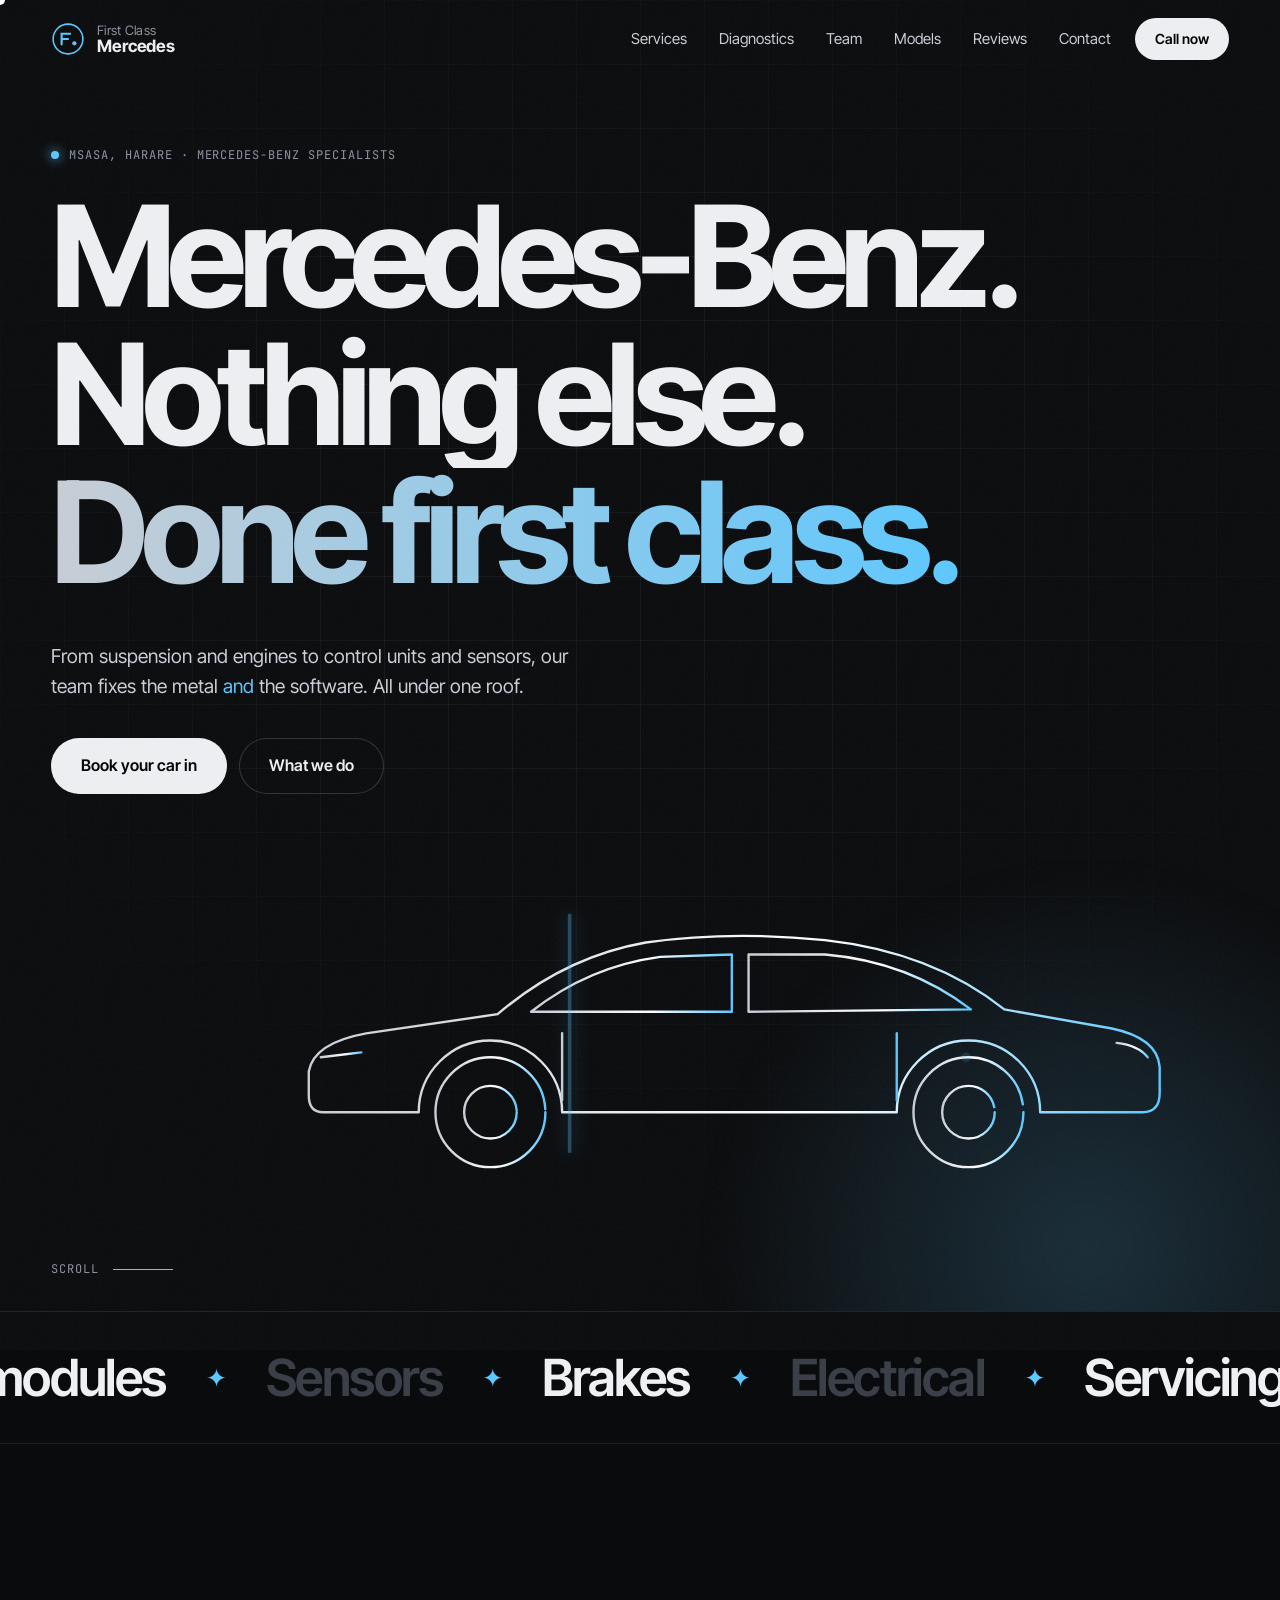
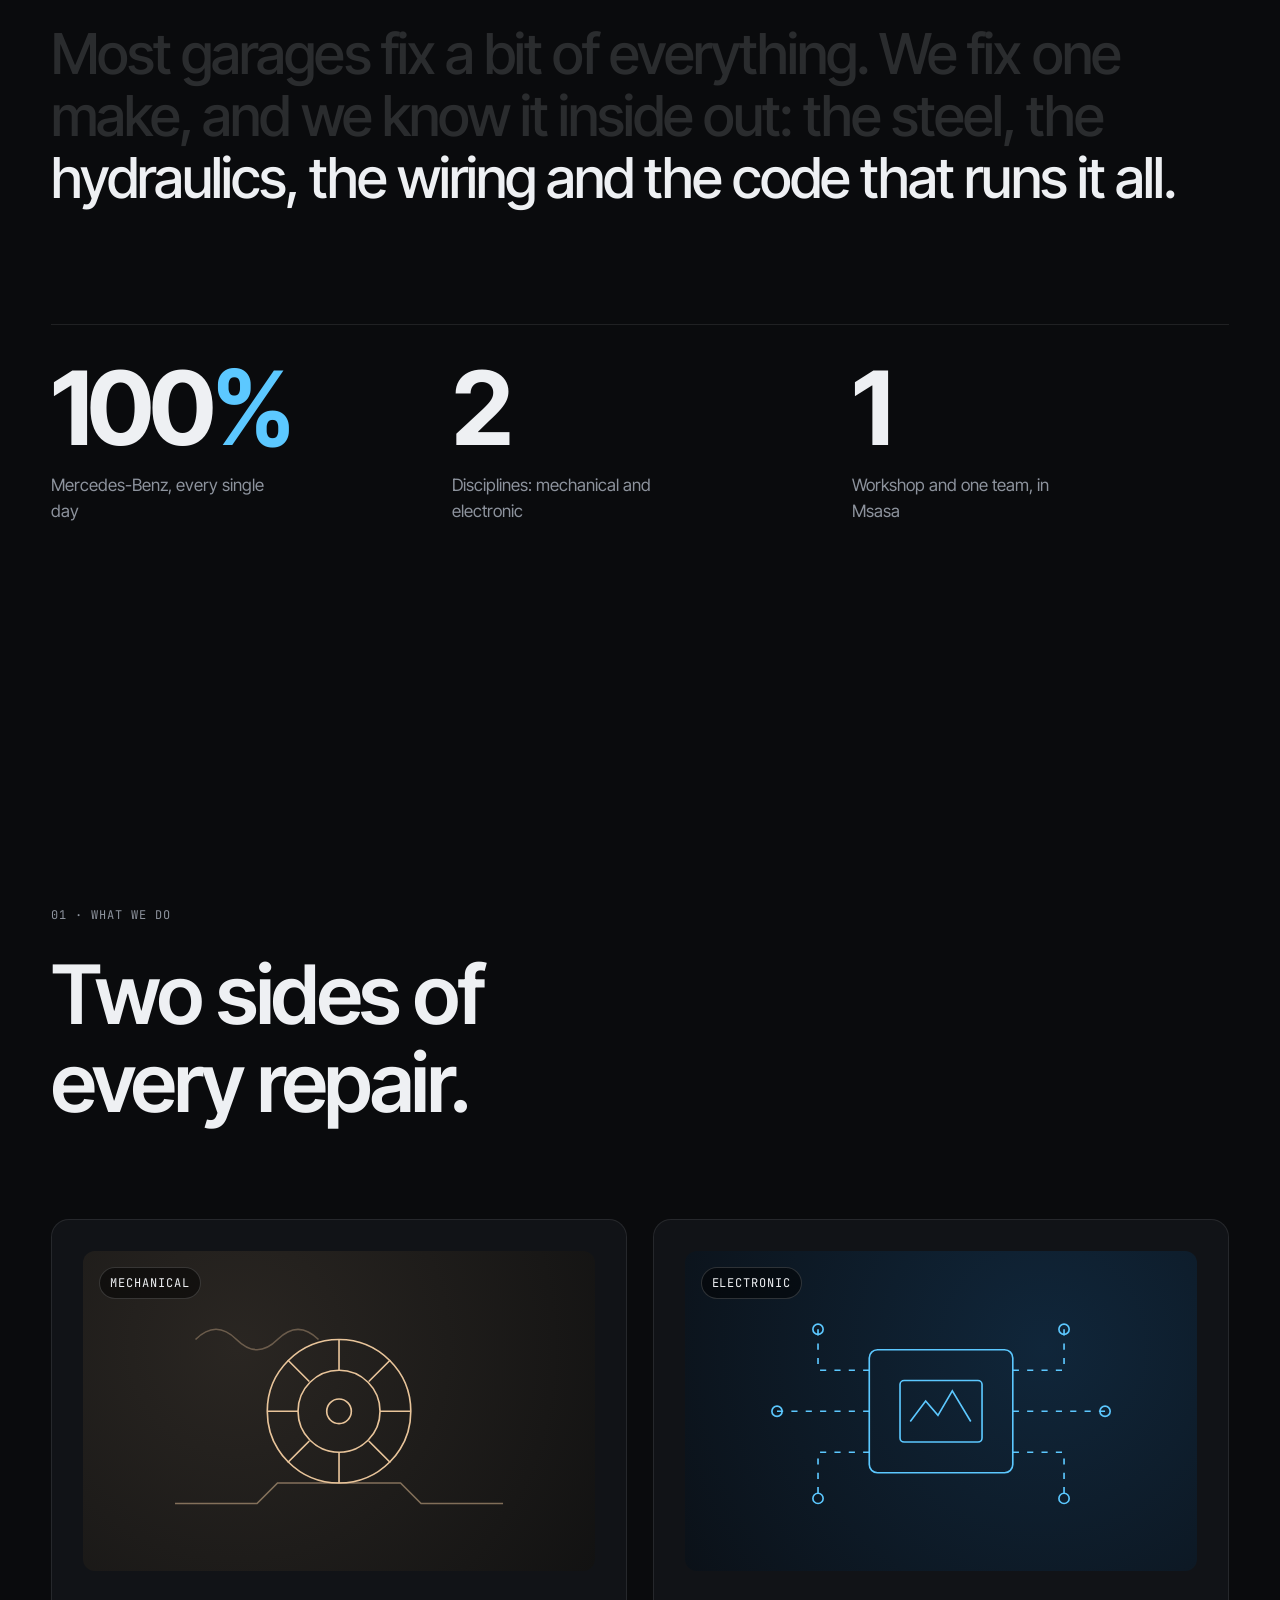
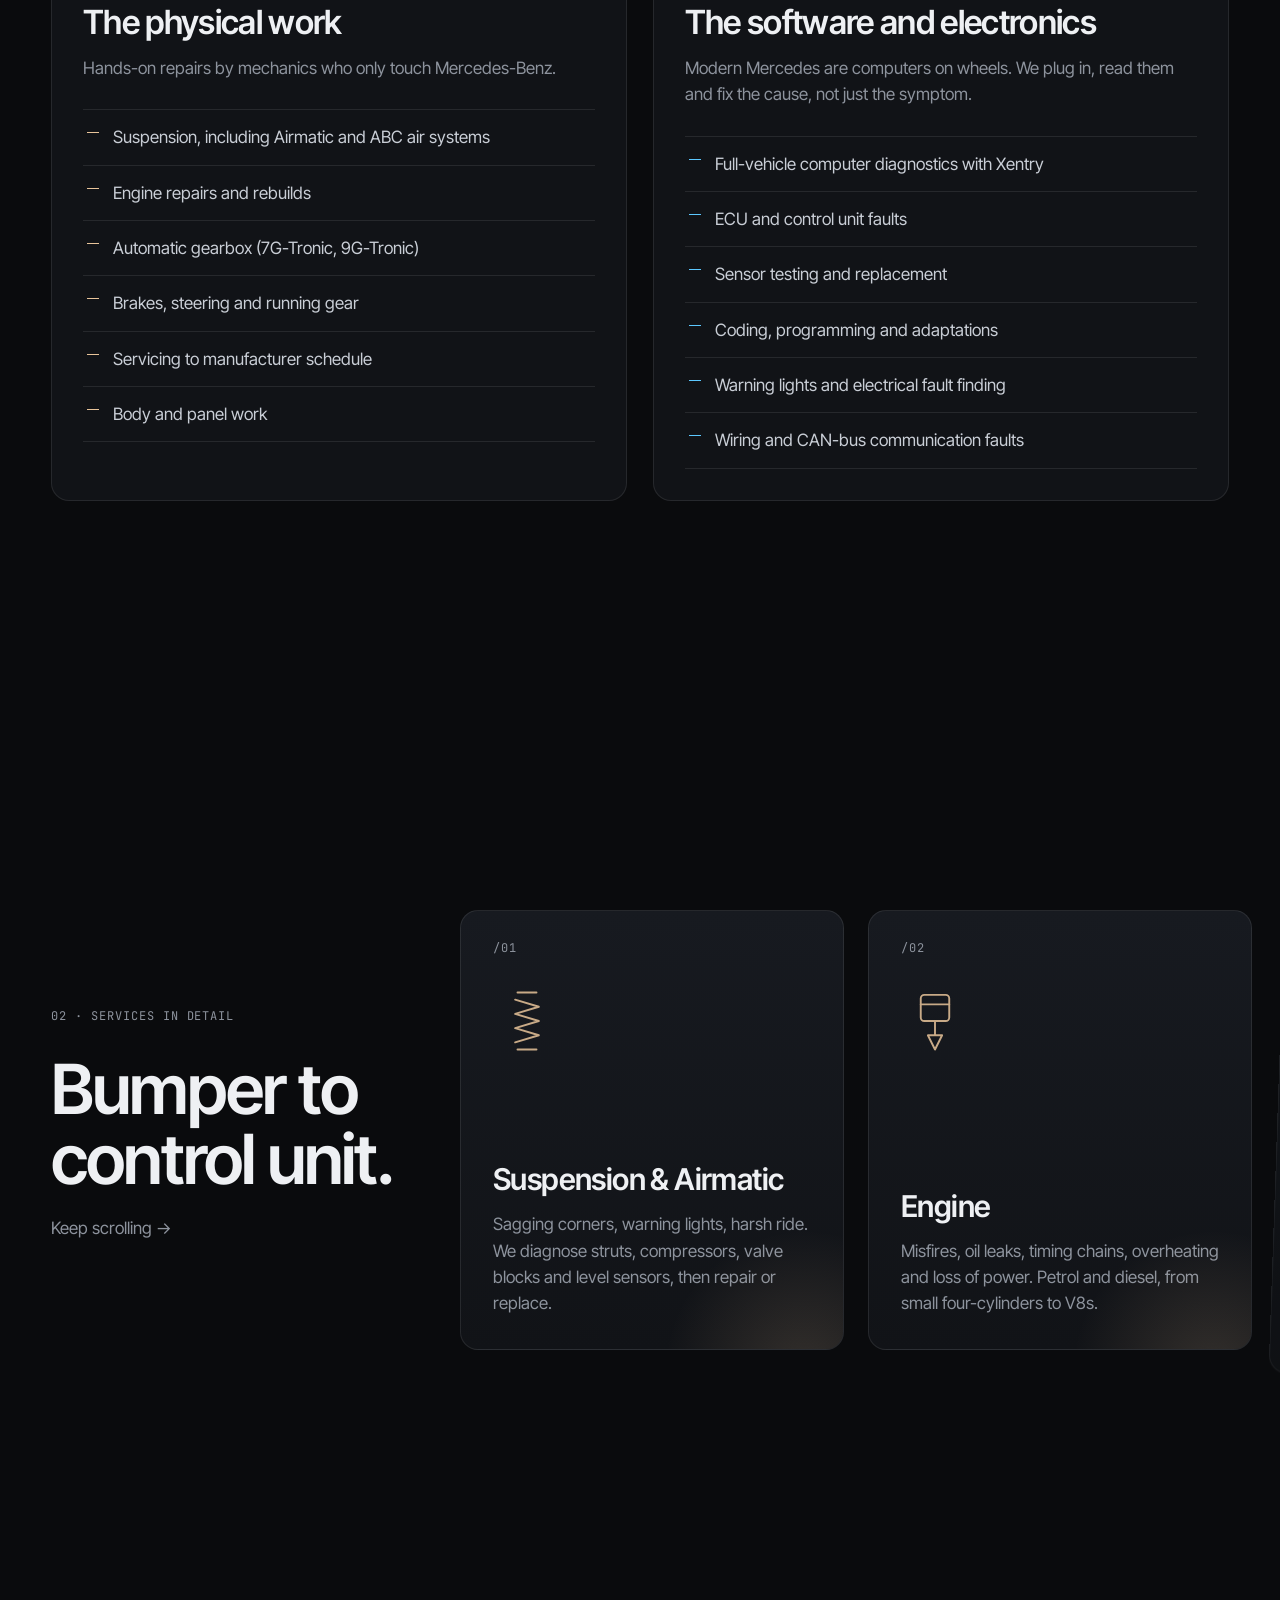
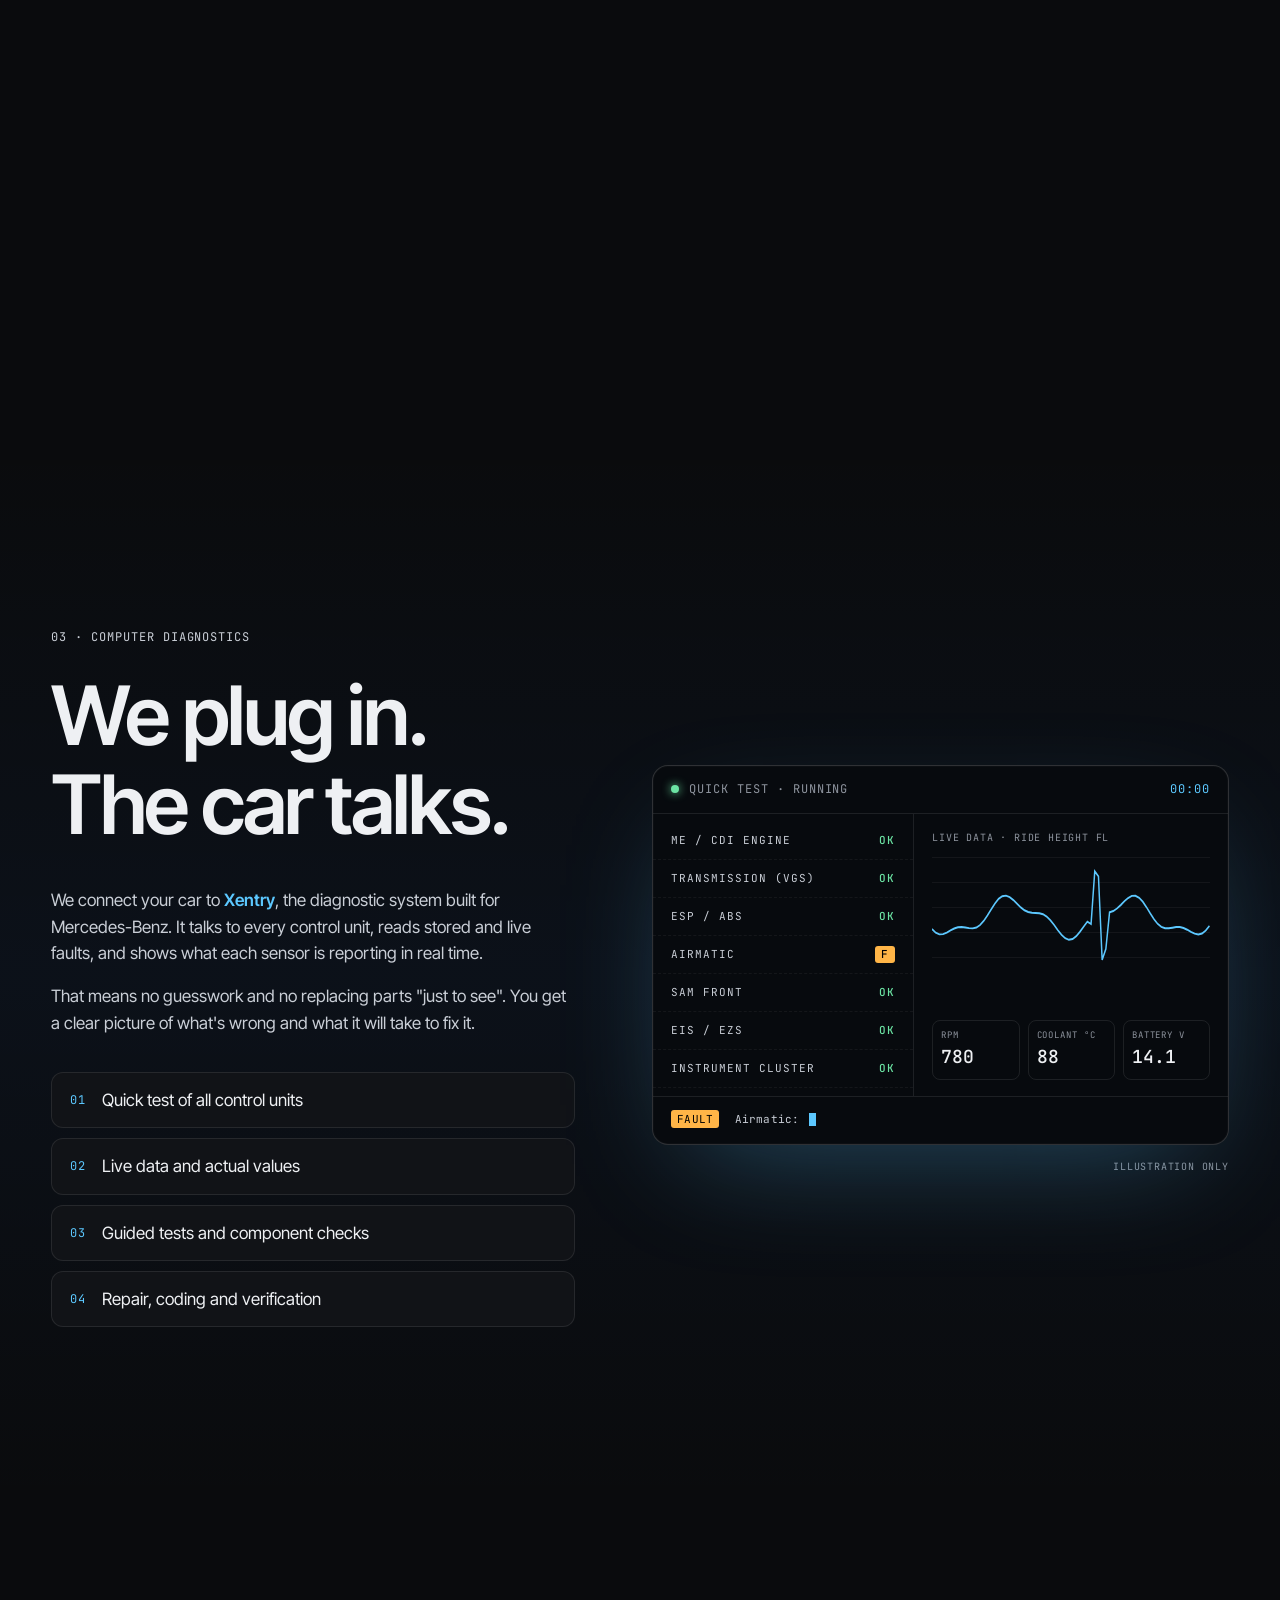
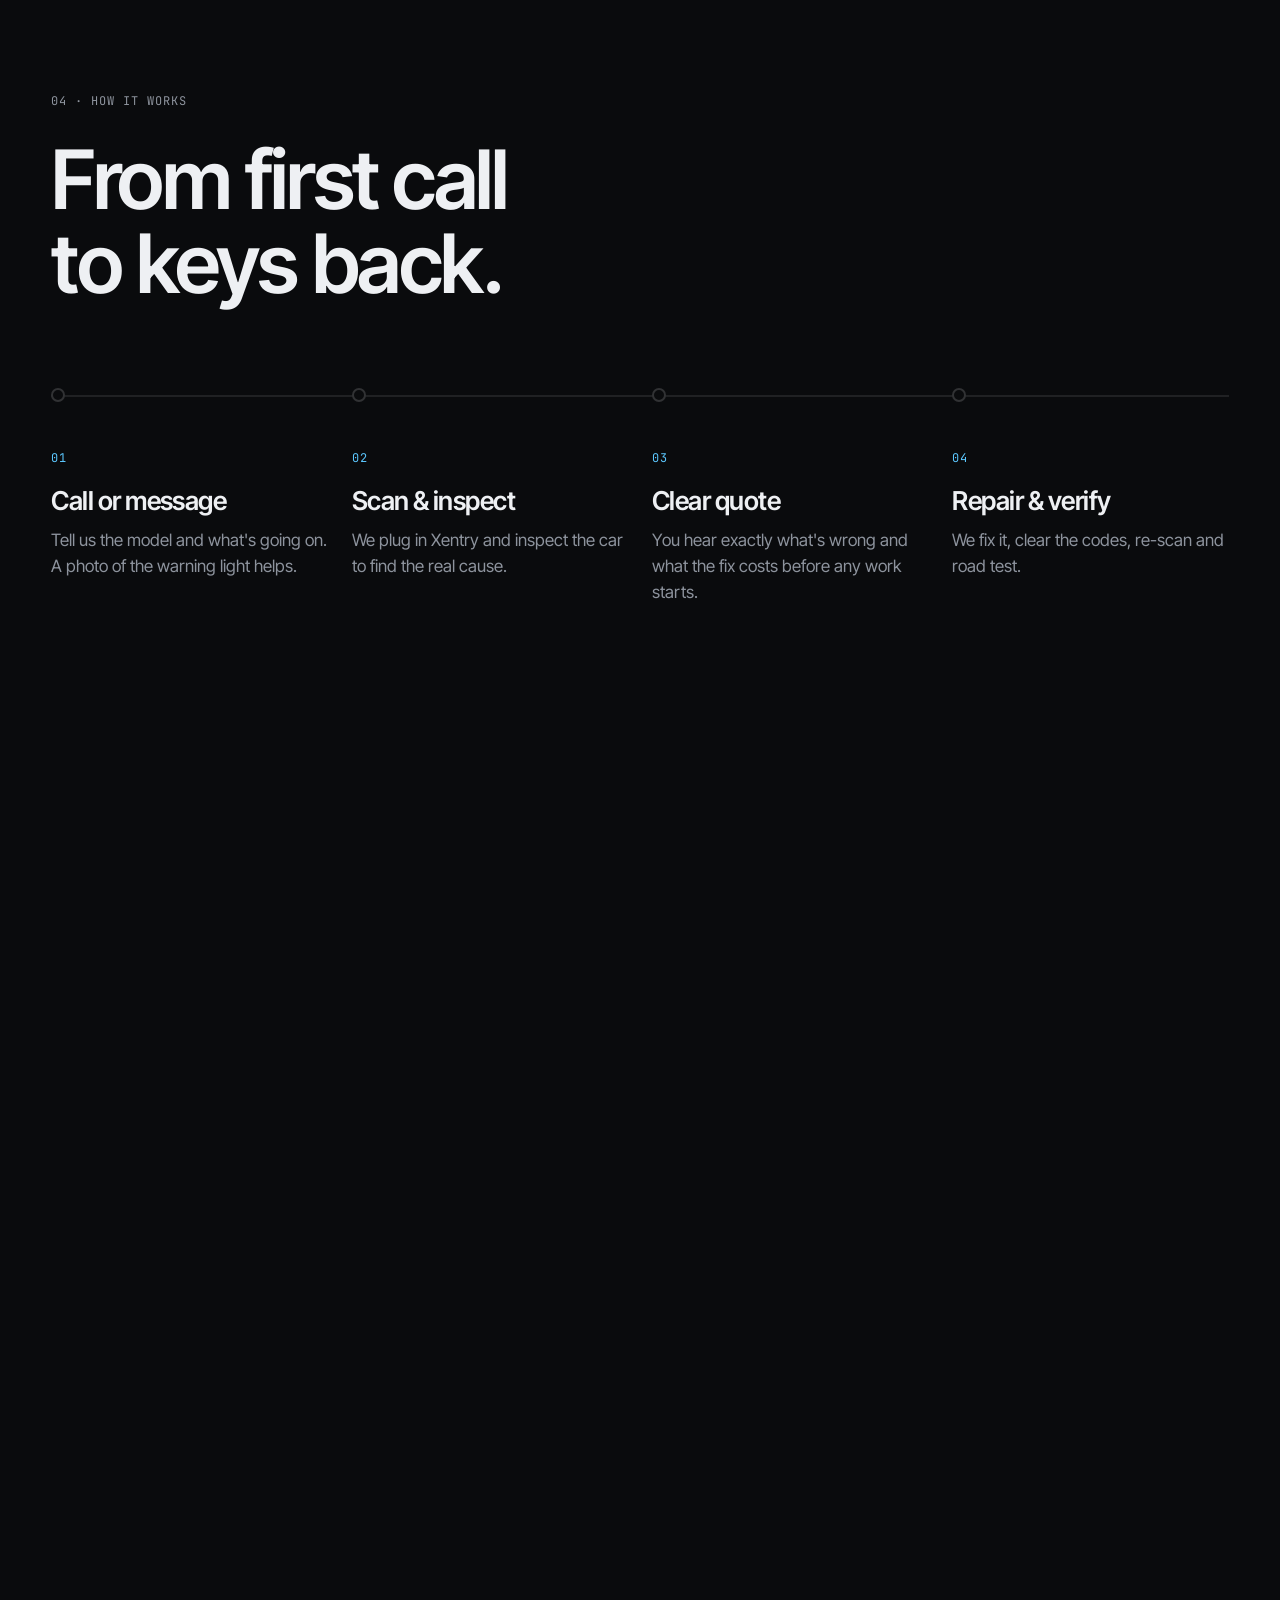
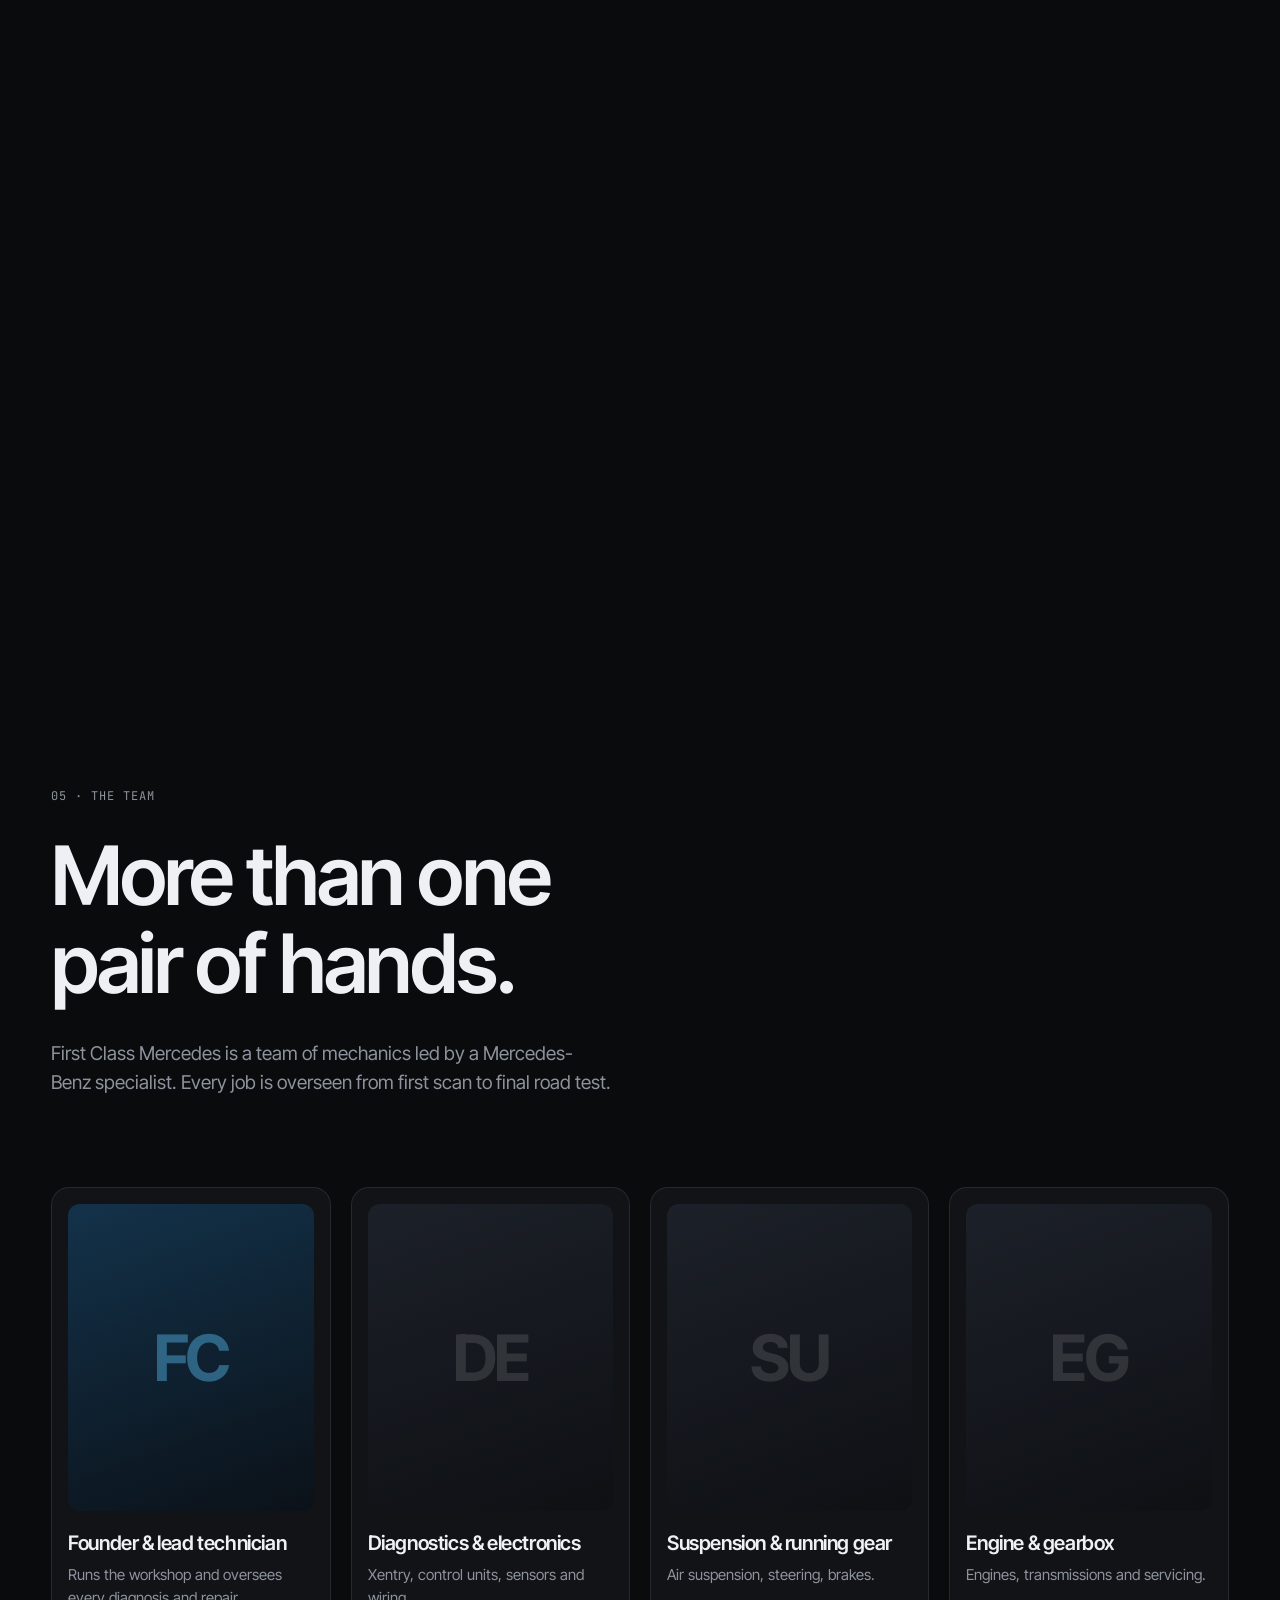
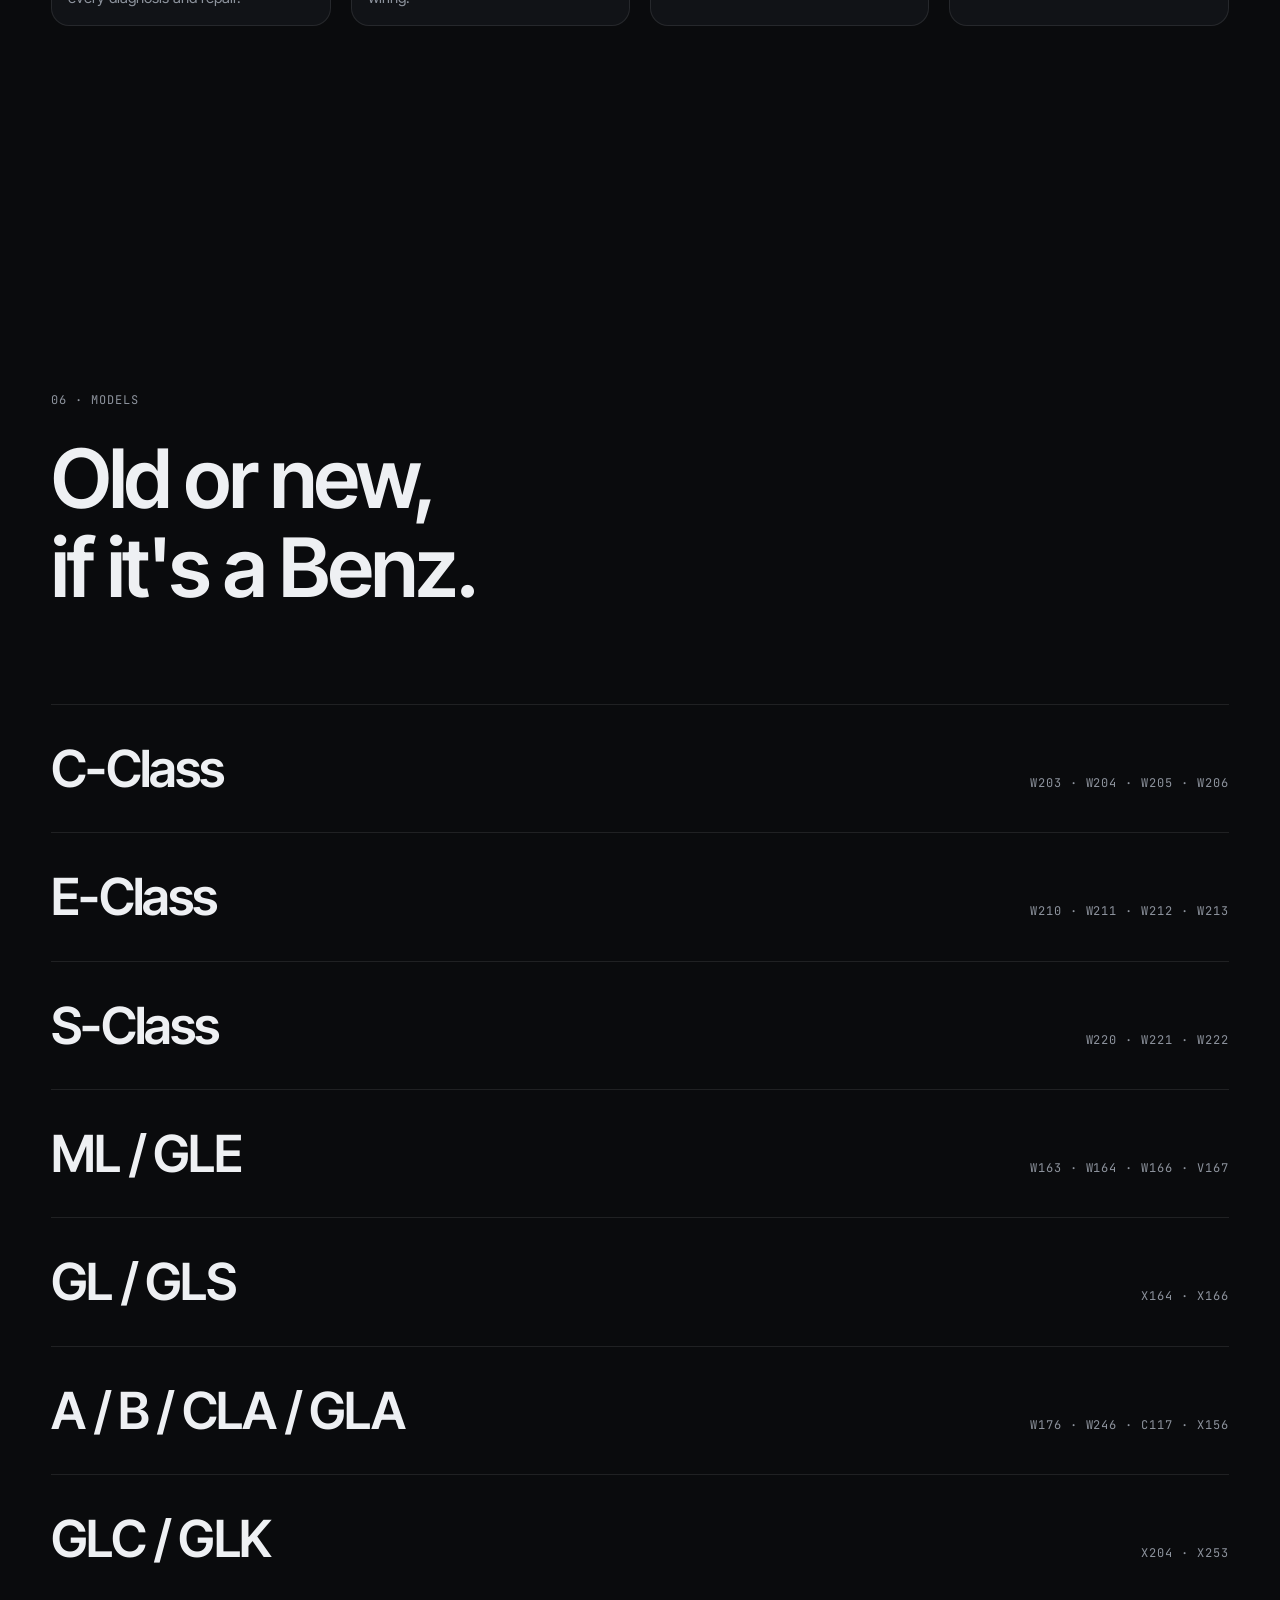
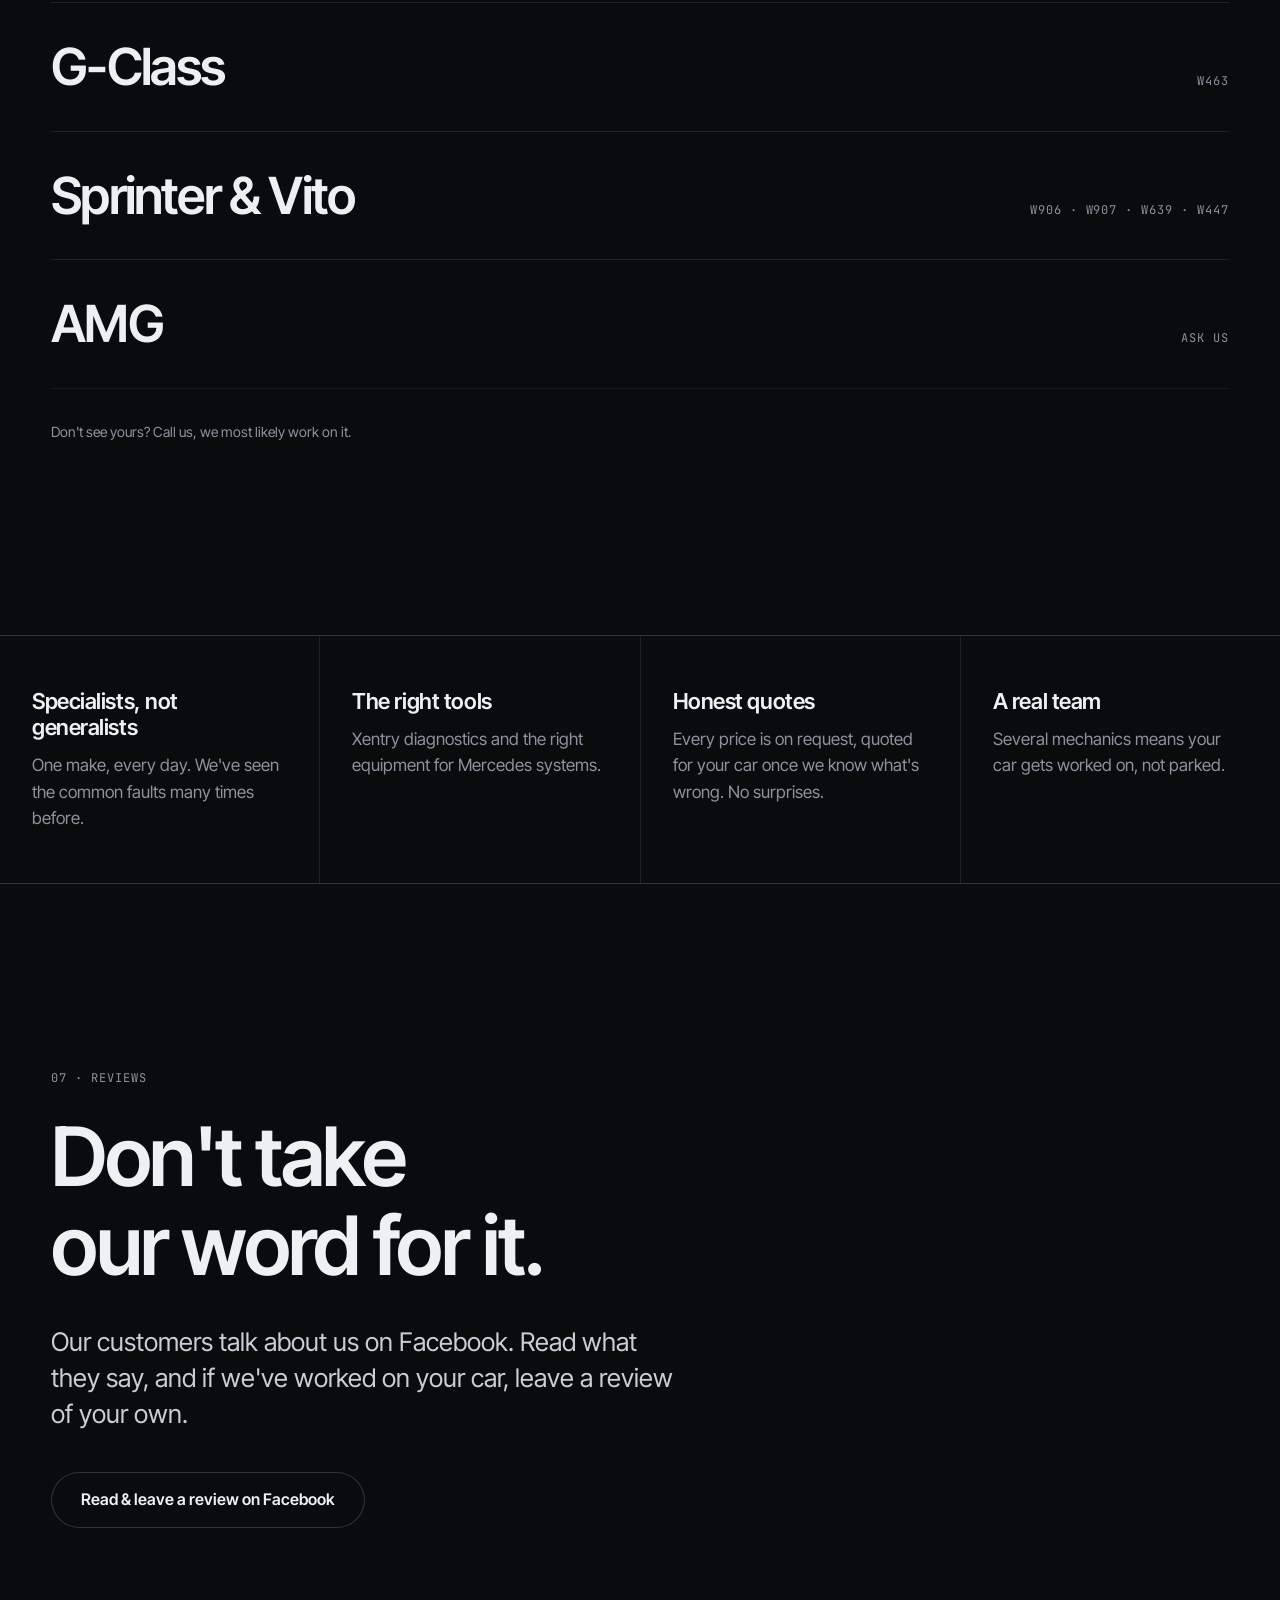
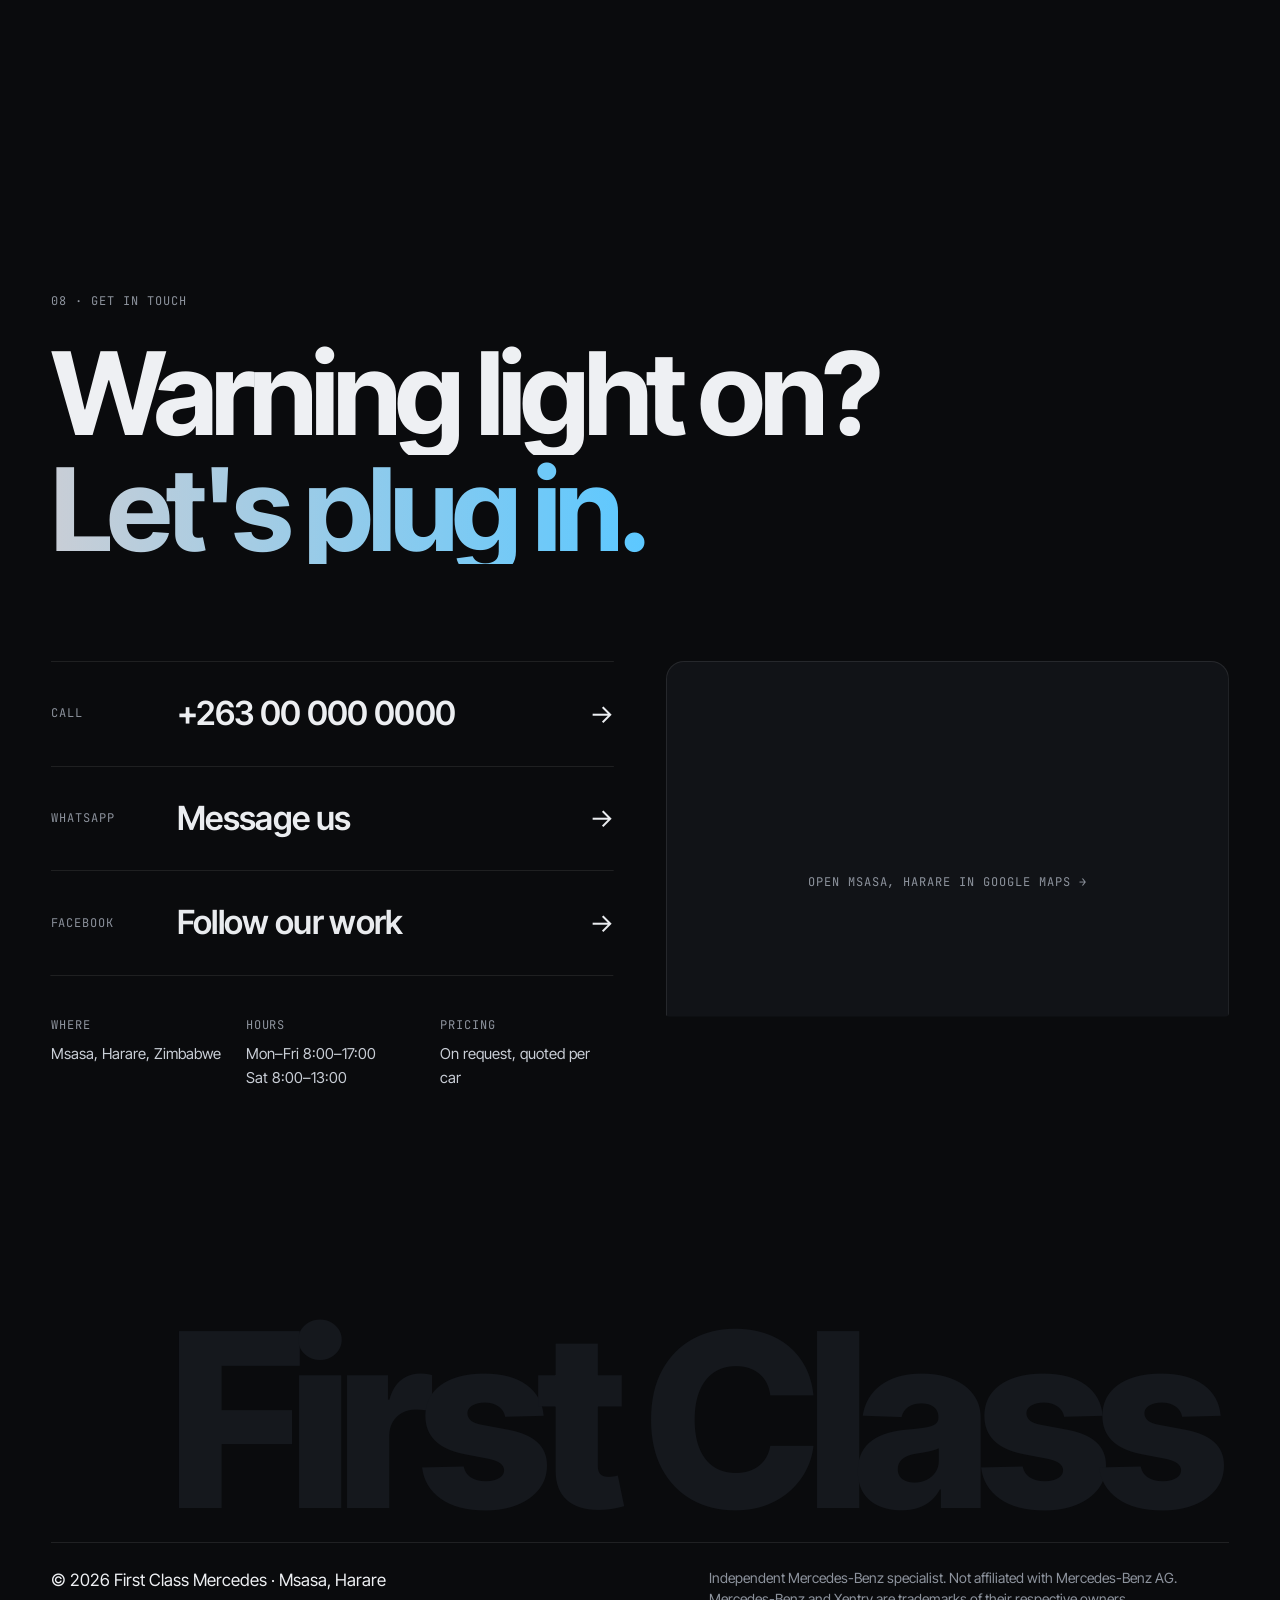
==== commit f649e639: "Add customer reviews section Reviews are read from assets/js/reviews.js. With no reviews the section" ====
--- a/index.html
+++ b/index.html
@@ -60,6 +60,7 @@
       <a href="#diagnostics">Diagnostics</a>
       <a href="#team">Team</a>
       <a href="#models">Models</a>
+      <a href="#reviews">Reviews</a>
       <a href="#contact">Contact</a>
     </nav>
     <!-- TODO: replace the number below with the real workshop number -->
@@ -73,6 +74,7 @@
       <a href="#diagnostics">Diagnostics</a>
       <a href="#team">Team</a>
       <a href="#models">Models</a>
+      <a href="#reviews">Reviews</a>
       <a href="#contact">Contact</a>
     </nav>
   </div>
@@ -394,10 +396,39 @@
       <div class="why__item reveal"><h3>A real team</h3><p>Several mechanics means your car gets worked on, not parked.</p></div>
     </section>
 
+    <!-- ====== REVIEWS (content comes from assets/js/reviews.js) ====== -->
+    <section class="reviews" id="reviews">
+      <div class="reviews__head">
+        <div class="section-head">
+          <p class="eyebrow mono">07 · Reviews</p>
+          <h2 class="split-lines"><span class="line">Don't take</span><span class="line">our word for it.</span></h2>
+        </div>
+        <div class="reviews__summary reveal" hidden>
+          <span class="reviews__score"><span class="reviews__avg">5.0</span><small>/5</small></span>
+          <span class="stars" aria-hidden="true"></span>
+          <p class="mono"><span class="reviews__count">0</span> customer reviews</p>
+        </div>
+      </div>
+
+      <div class="reviews__rows" hidden>
+        <div class="reviews__row"><div class="reviews__track"></div></div>
+        <div class="reviews__row reviews__row--rev"><div class="reviews__track"></div></div>
+      </div>
+
+      <div class="reviews__empty reveal">
+        <p>Our customers talk about us on Facebook. Read what they say, and if we've worked on your car, leave a review of your own.</p>
+      </div>
+
+      <div class="reviews__cta reveal">
+        <a class="btn btn--ghost magnetic" data-review-link="facebook" href="#" target="_blank" rel="noopener"><span>Read &amp; leave a review on Facebook</span></a>
+        <a class="btn btn--ghost magnetic" data-review-link="google" href="#" target="_blank" rel="noopener" hidden><span>Review us on Google</span></a>
+      </div>
+    </section>
+
     <!-- ====== CONTACT ====== -->
     <section class="contact" id="contact">
       <div class="contact__big">
-        <p class="eyebrow mono">07 · Get in touch</p>
+        <p class="eyebrow mono">08 · Get in touch</p>
         <h2 class="contact__title split-lines"><span class="line">Warning light on?</span><span class="line line--accent">Let's plug in.</span></h2>
       </div>
       <div class="contact__grid">
@@ -432,6 +463,7 @@
   <script src="assets/vendor/gsap.min.js" defer></script>
   <script src="assets/vendor/ScrollTrigger.min.js" defer></script>
   <script src="assets/vendor/lenis.min.js" defer></script>
+  <script src="assets/js/reviews.js" defer></script>
   <script src="assets/js/main.js" defer></script>
 </body>
 </html>
--- a/assets/css/style.css
+++ b/assets/css/style.css
@@ -378,3 +378,51 @@
 @media (prefers-reduced-motion: reduce) {
   *, *::before, *::after { animation-duration: .001ms !important; animation-iteration-count: 1 !important; transition-duration: .001ms !important; }
 }
+
+/* ---------- reviews ---------- */
+.reviews { overflow: hidden; }
+.reviews__head { display: flex; justify-content: space-between; align-items: flex-end; gap: 32px; flex-wrap: wrap; margin-bottom: clamp(48px, 7vw, 96px); }
+.reviews__head .section-head { margin-bottom: 0; }
+.reviews__summary { text-align: right; }
+.reviews__score { display: block; font-size: clamp(64px, 8vw, 120px); font-weight: 700; letter-spacing: -.05em; line-height: .9; }
+.reviews__score small { font-size: .3em; color: var(--muted); letter-spacing: 0; margin-left: 4px; }
+.reviews__summary .stars { font-size: 22px; margin: 10px 0 6px; justify-content: flex-end; }
+.reviews__summary p { color: var(--muted); margin: 0; }
+
+.stars { display: flex; gap: 3px; color: var(--warn); letter-spacing: 0; }
+.stars i { font-style: normal; }
+.stars i.off { color: var(--line-2); }
+
+.reviews__rows { display: grid; gap: 20px; margin: 0 calc(var(--gutter) * -1); }
+.reviews__row { overflow: hidden; mask-image: linear-gradient(90deg, transparent, #000 8%, #000 92%, transparent); -webkit-mask-image: linear-gradient(90deg, transparent, #000 8%, #000 92%, transparent); }
+.reviews__track { display: flex; gap: 20px; width: max-content; padding: 4px 10px; }
+.review {
+  width: clamp(290px, 30vw, 420px); flex: 0 0 auto; display: flex; flex-direction: column; gap: 18px;
+  padding: 28px; border-radius: var(--radius); border: 1px solid var(--line);
+  background: linear-gradient(180deg, var(--bg-3), var(--bg-2));
+  transition: border-color .4s, transform .6s var(--ease);
+}
+.review:hover { border-color: var(--line-2); transform: translateY(-4px); }
+.review__top { display: flex; justify-content: space-between; align-items: center; gap: 12px; }
+.review__tag { color: var(--accent); border: 1px solid rgba(92, 200, 255, .3); border-radius: 100px; padding: 4px 10px; font-size: 10px; white-space: nowrap; overflow: hidden; text-overflow: ellipsis; max-width: 60%; }
+.review blockquote { margin: 0; font-size: 18px; line-height: 1.5; color: var(--text); }
+.review blockquote::before { content: "\201C"; display: block; font-size: 56px; line-height: .6; color: var(--accent); margin-bottom: 6px; font-weight: 700; }
+.review__who { display: flex; align-items: center; gap: 12px; margin-top: auto; padding-top: 18px; border-top: 1px solid var(--line); }
+.review__avatar { width: 40px; height: 40px; border-radius: 50%; display: grid; place-items: center; background: #13324a; color: var(--accent); font-weight: 600; font-size: 15px; flex: 0 0 auto; }
+.review__who b { display: block; font-weight: 600; }
+.review__who span { color: var(--muted); font-size: 14px; }
+.review__src { margin-left: auto; color: var(--muted); font-size: 10px; }
+
+/* static layout: few reviews, reduced motion */
+.reviews.is-static .reviews__rows { margin: 0; }
+.reviews.is-static .reviews__row { mask-image: none; -webkit-mask-image: none; overflow-x: auto; scroll-snap-type: x mandatory; padding-bottom: 8px; }
+.reviews.is-static .reviews__row--rev { display: none; }
+.reviews.is-static .review { scroll-snap-align: start; }
+
+.reviews__empty { max-width: 640px; }
+.reviews__empty p { font-size: clamp(20px, 2vw, 26px); color: var(--silver); line-height: 1.4; }
+.reviews__cta { display: flex; flex-wrap: wrap; gap: 12px; margin-top: 40px; }
+@media (max-width: 720px) { .reviews__summary { text-align: left; } .reviews__summary .stars { justify-content: flex-start; } }
+[hidden] { display: none !important; }
+.reviews--empty .reviews__head { margin-bottom: 32px; }
+@media (max-width: 480px) { .review__src { display: none; } .review { padding: 24px; } .review blockquote { font-size: 17px; } }
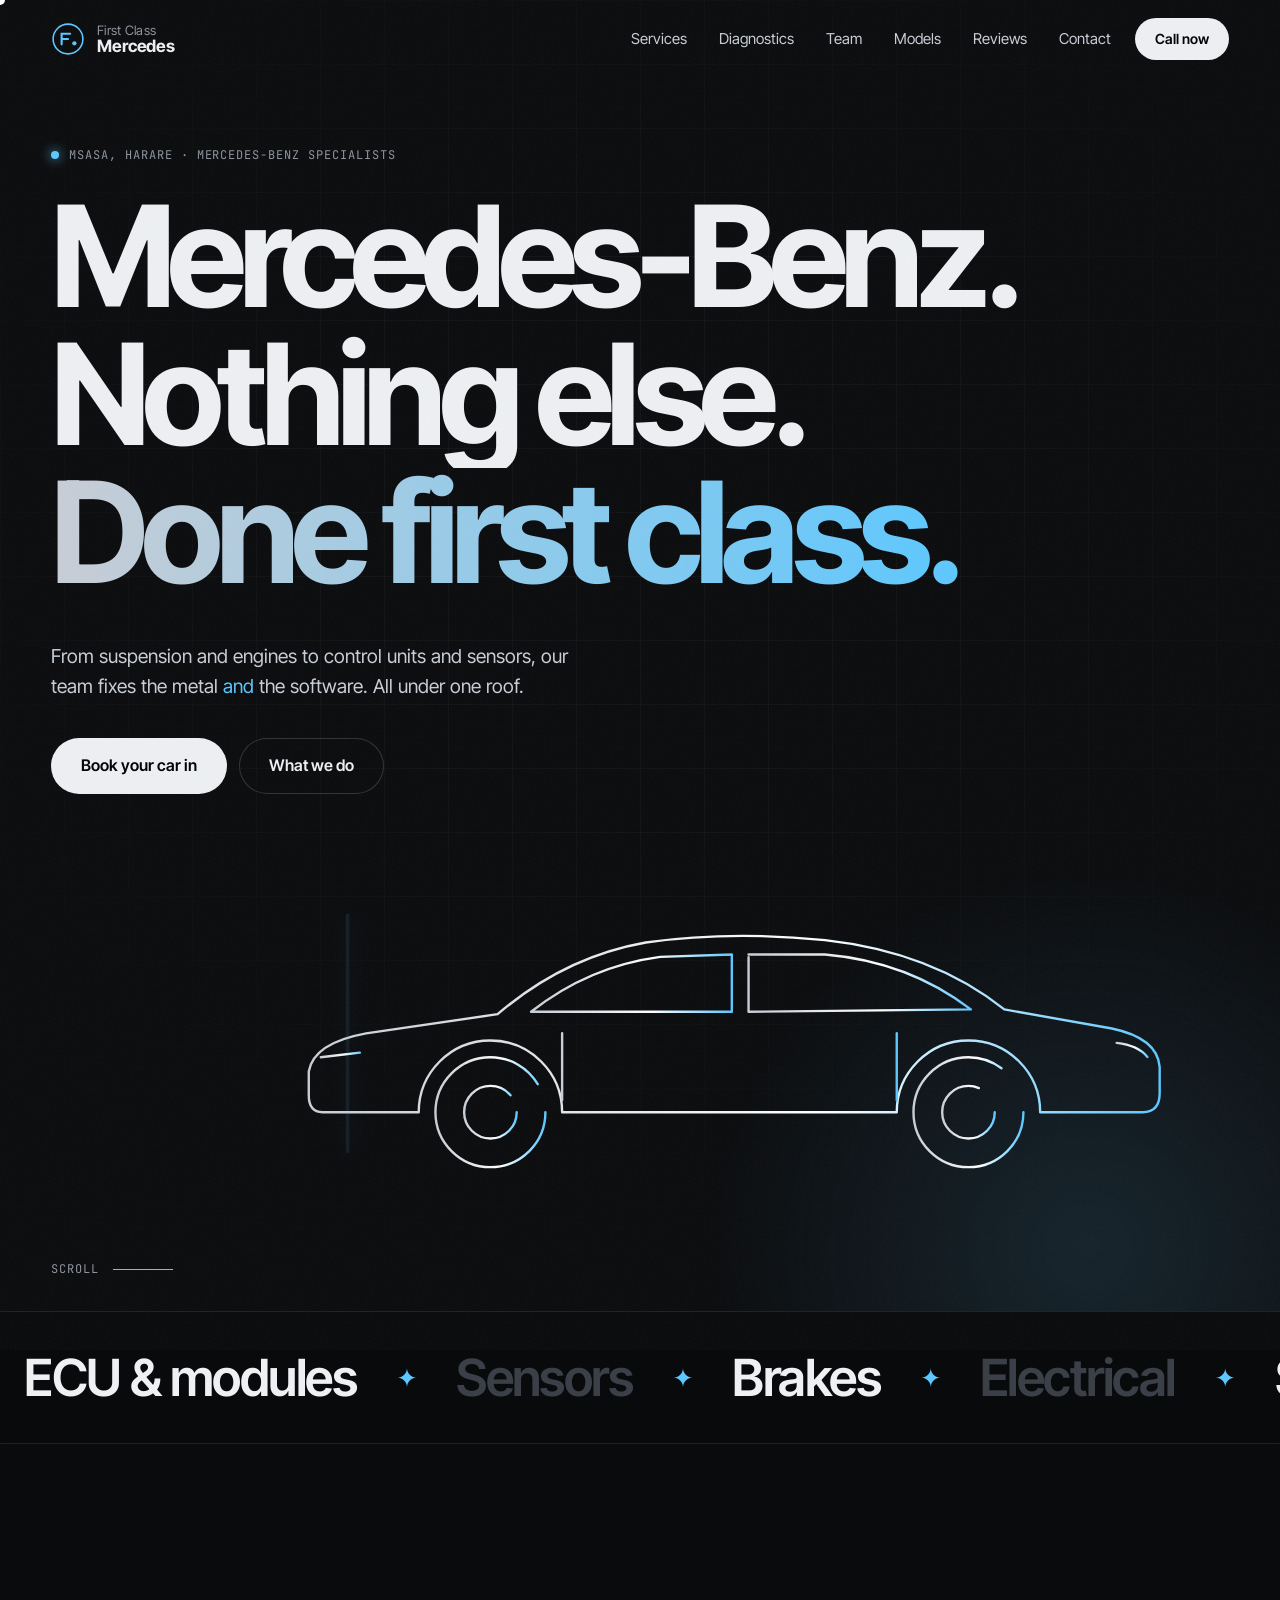
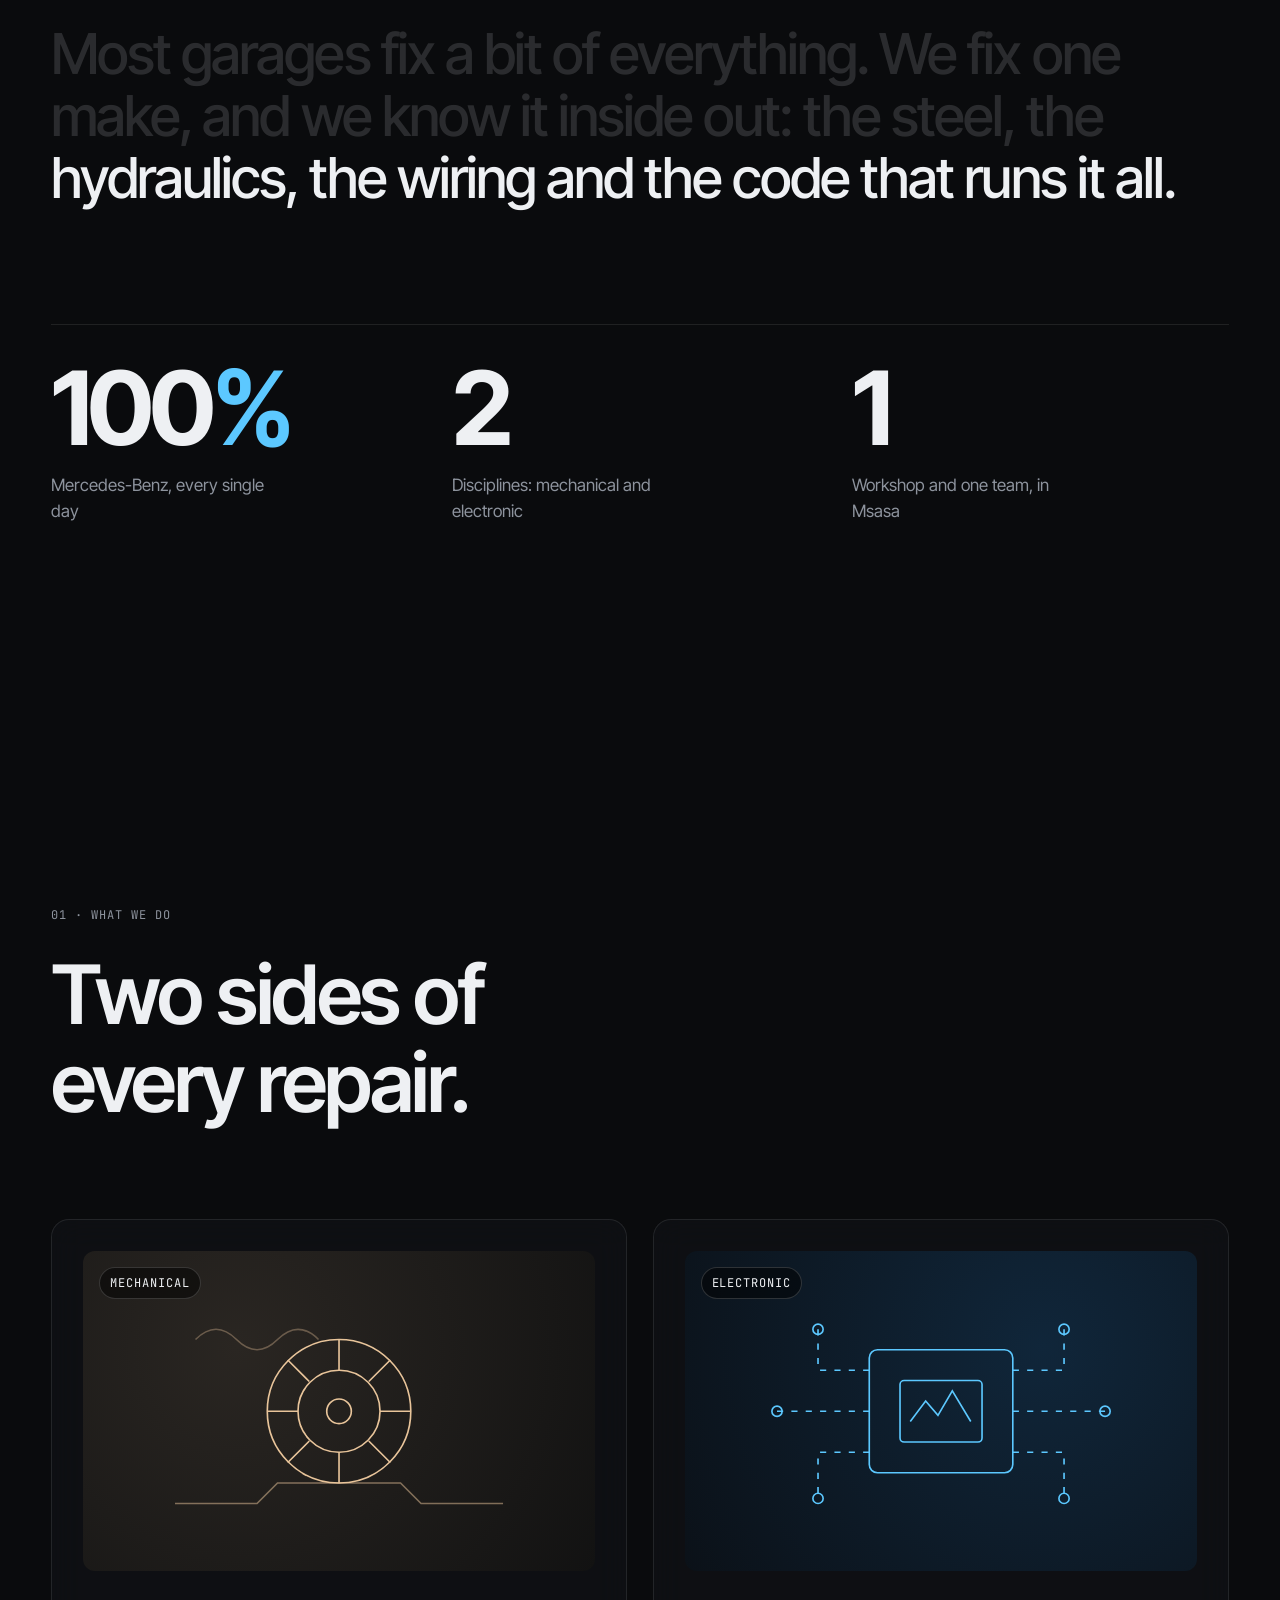
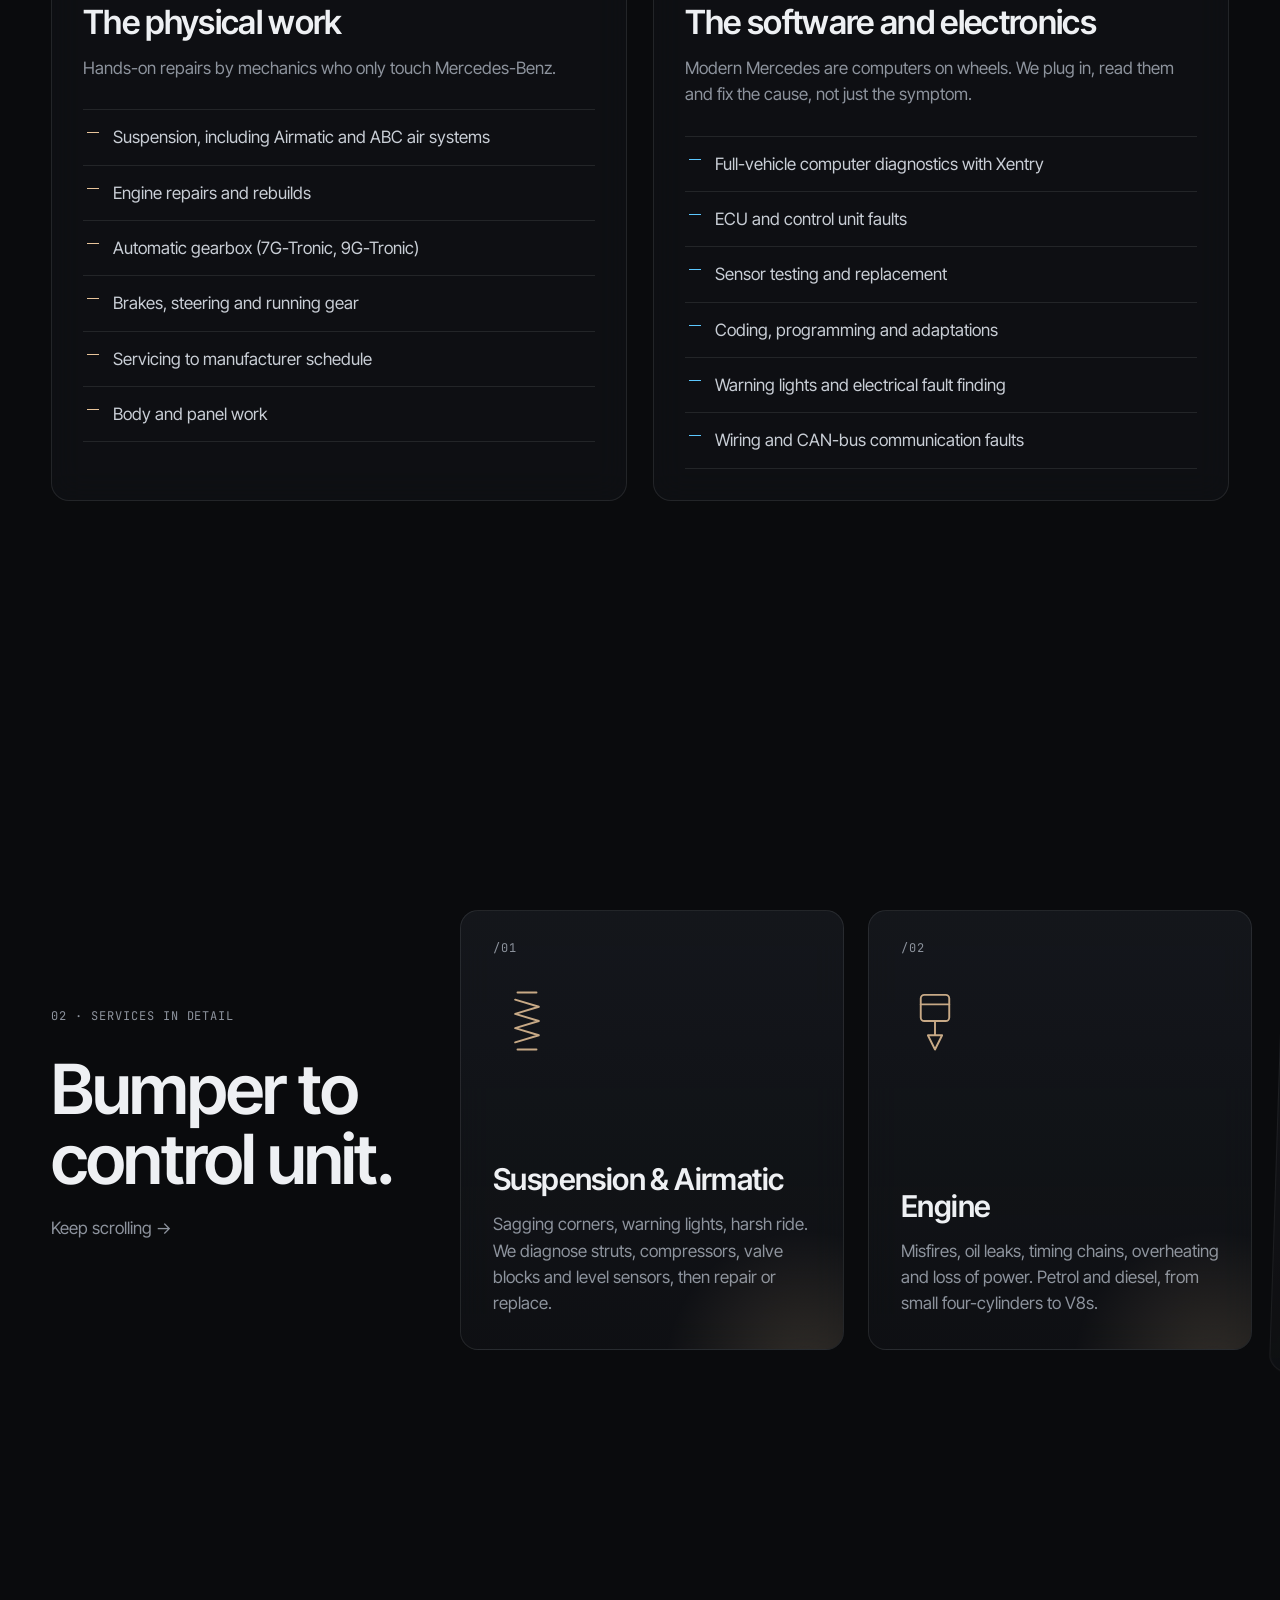
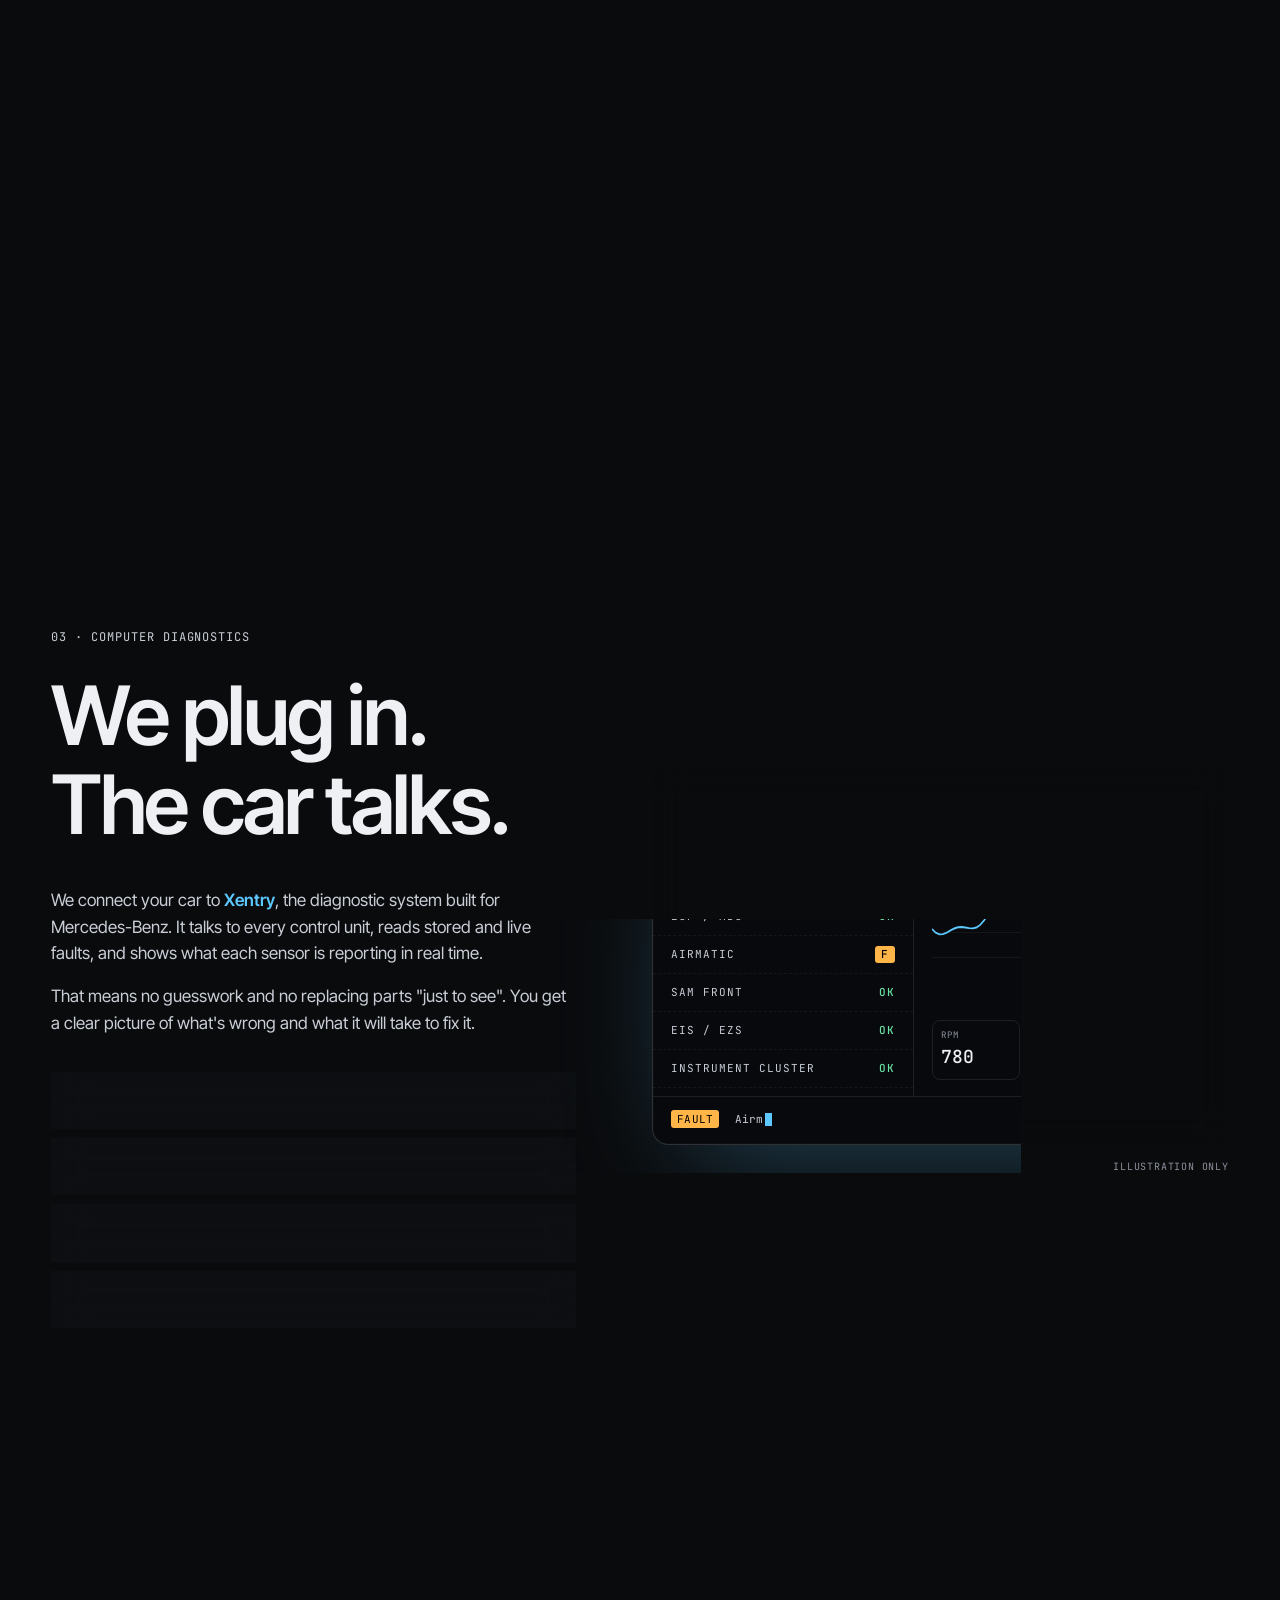
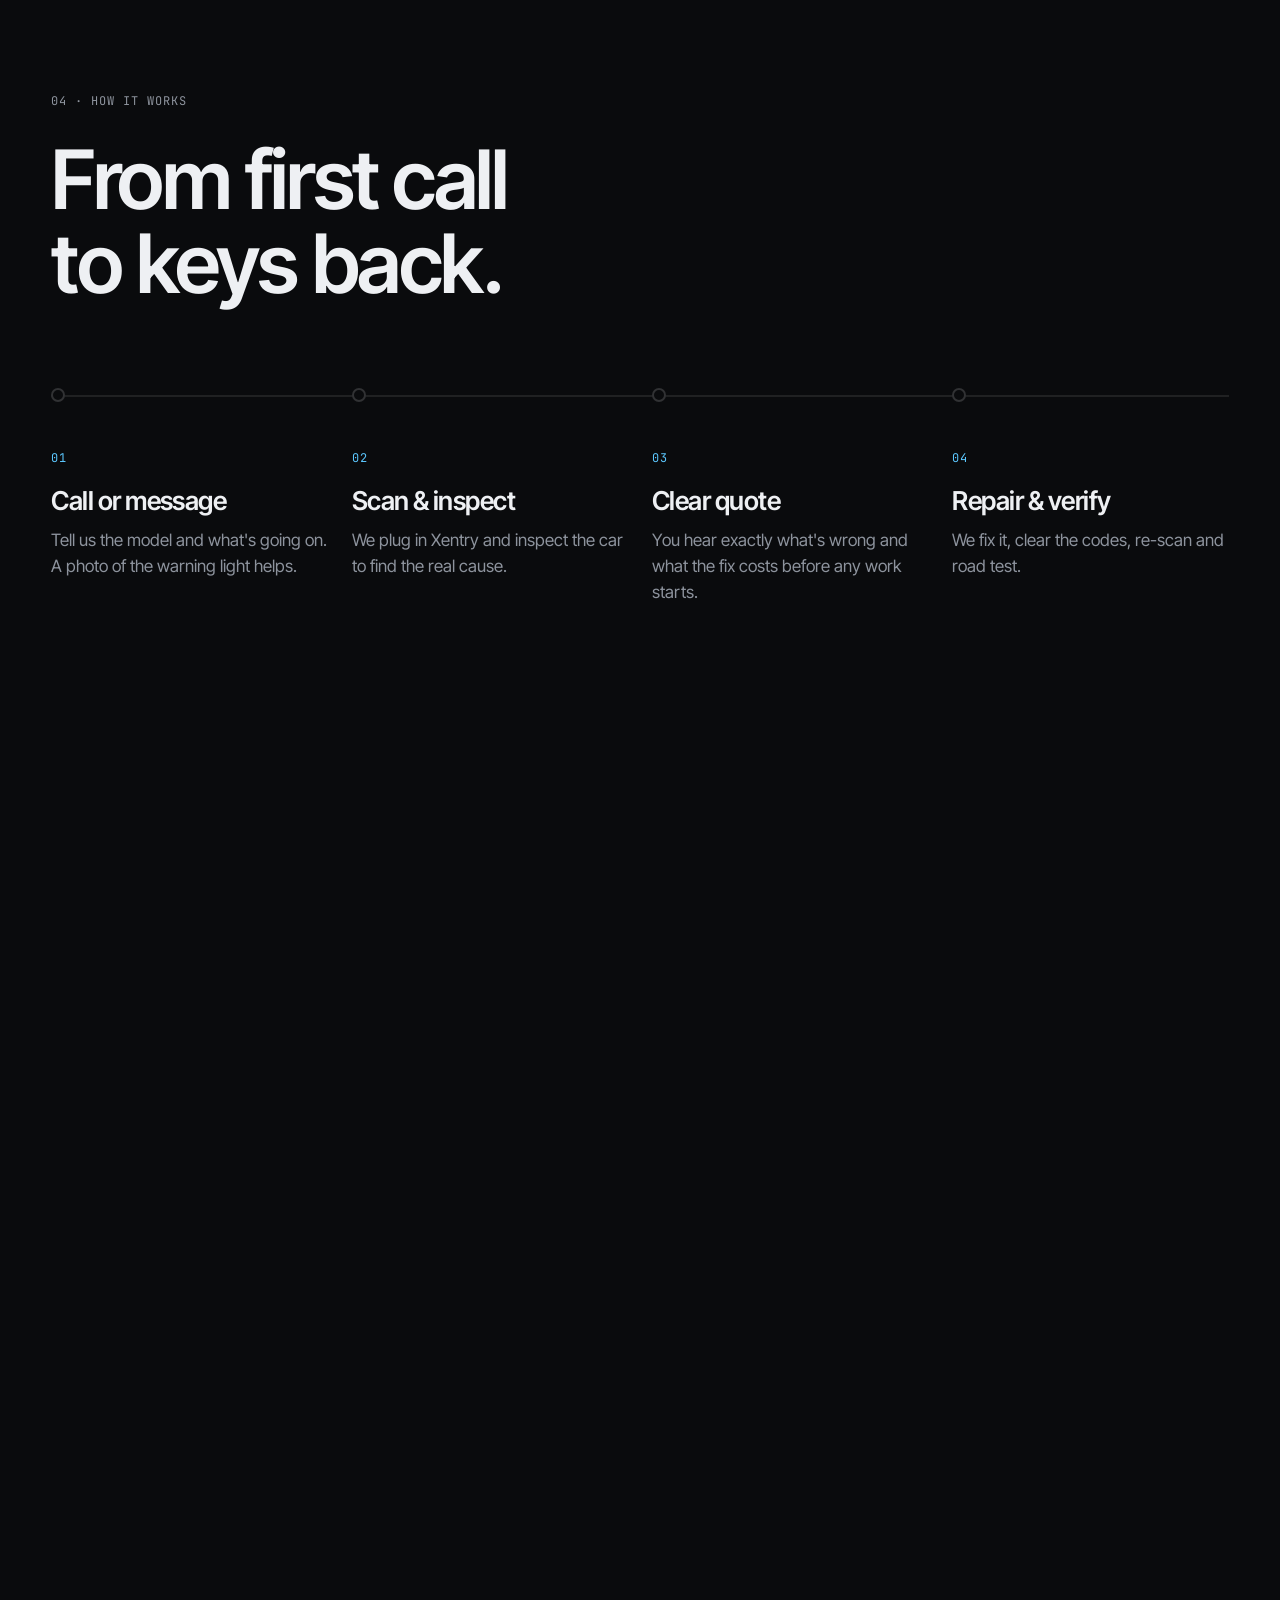
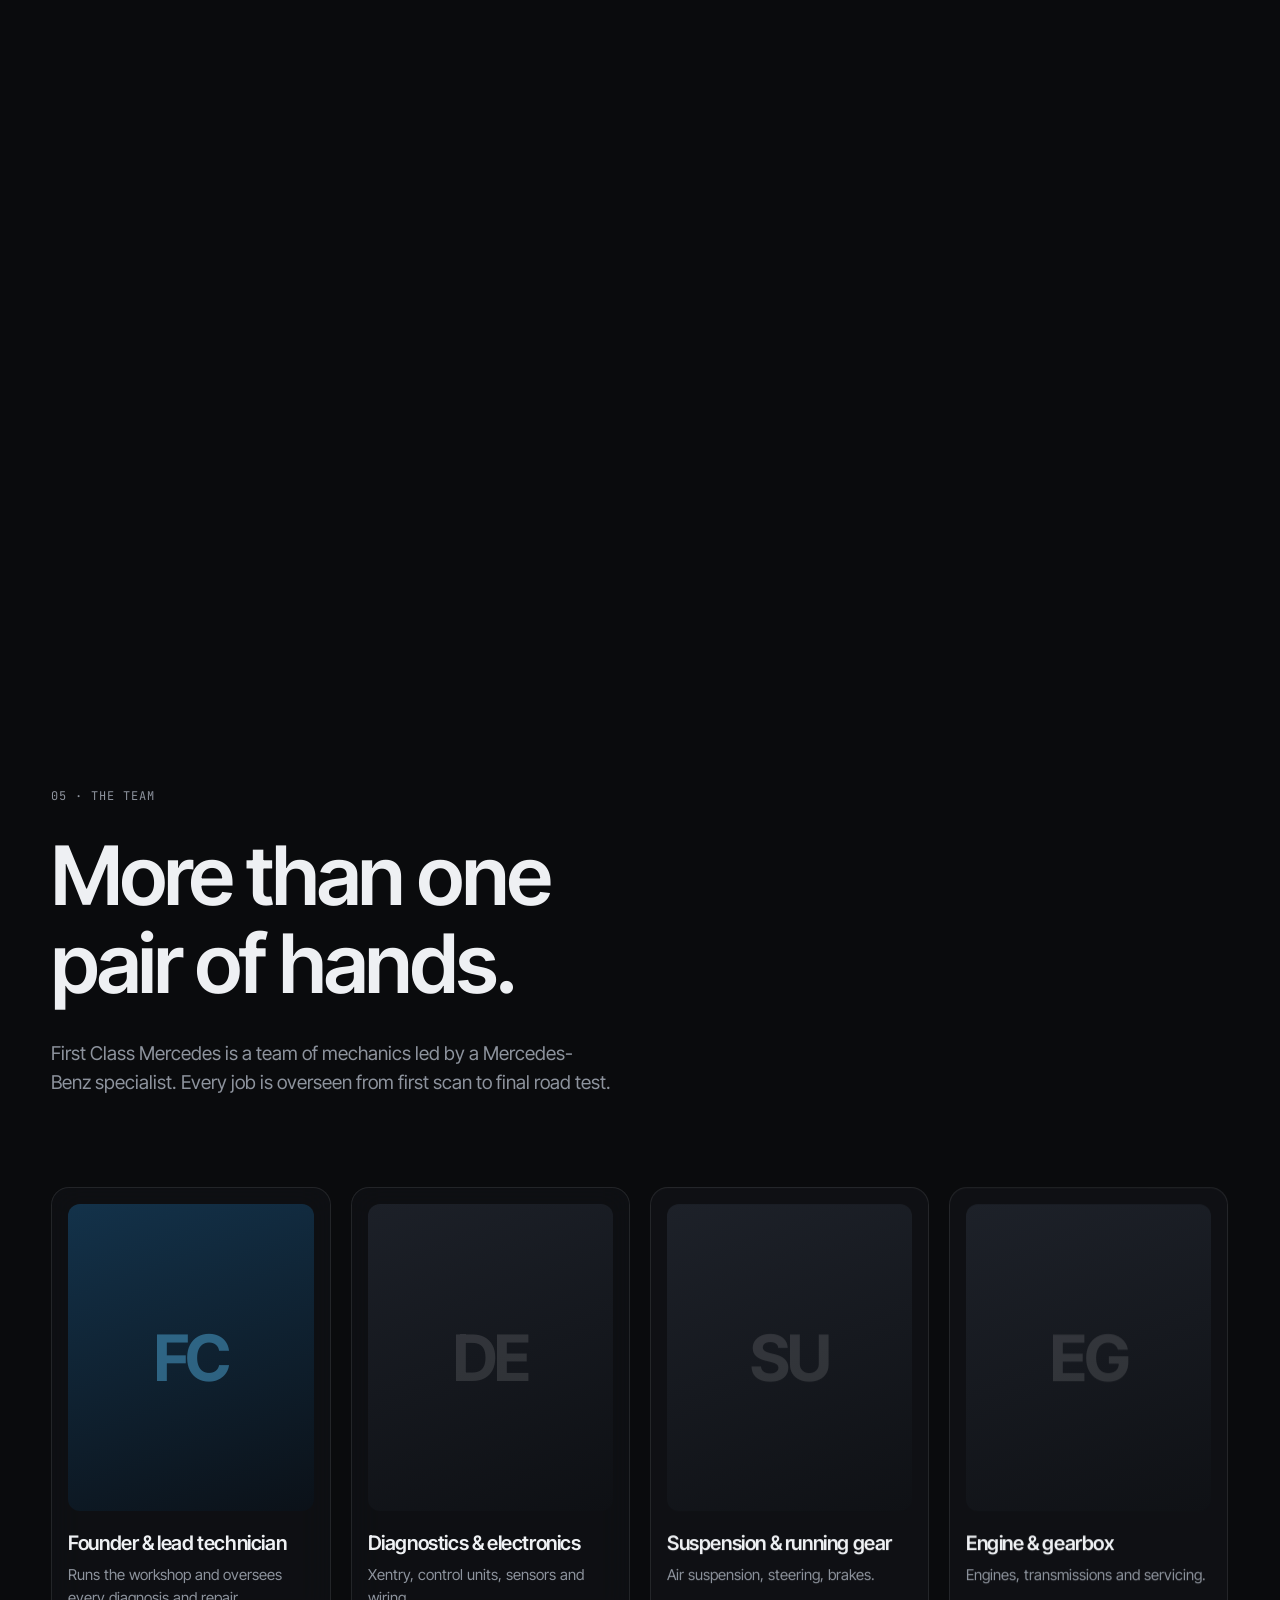
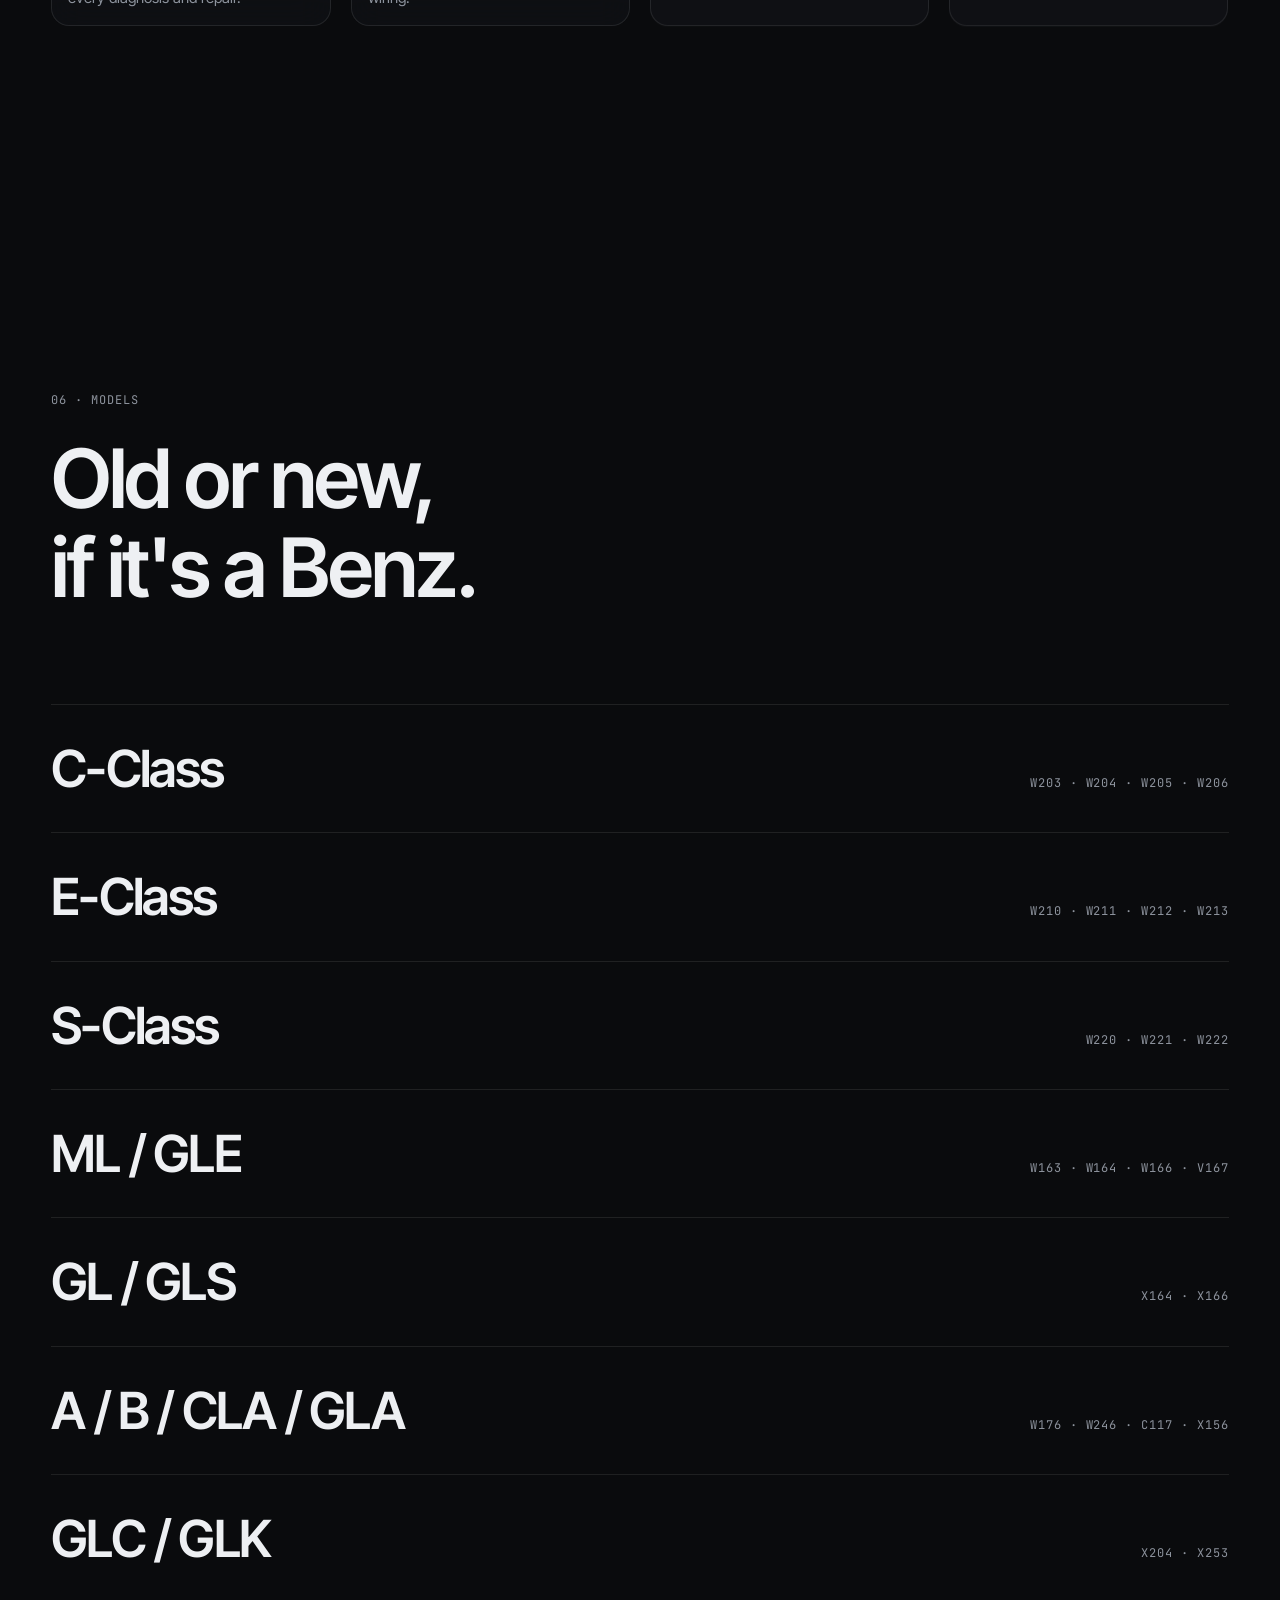
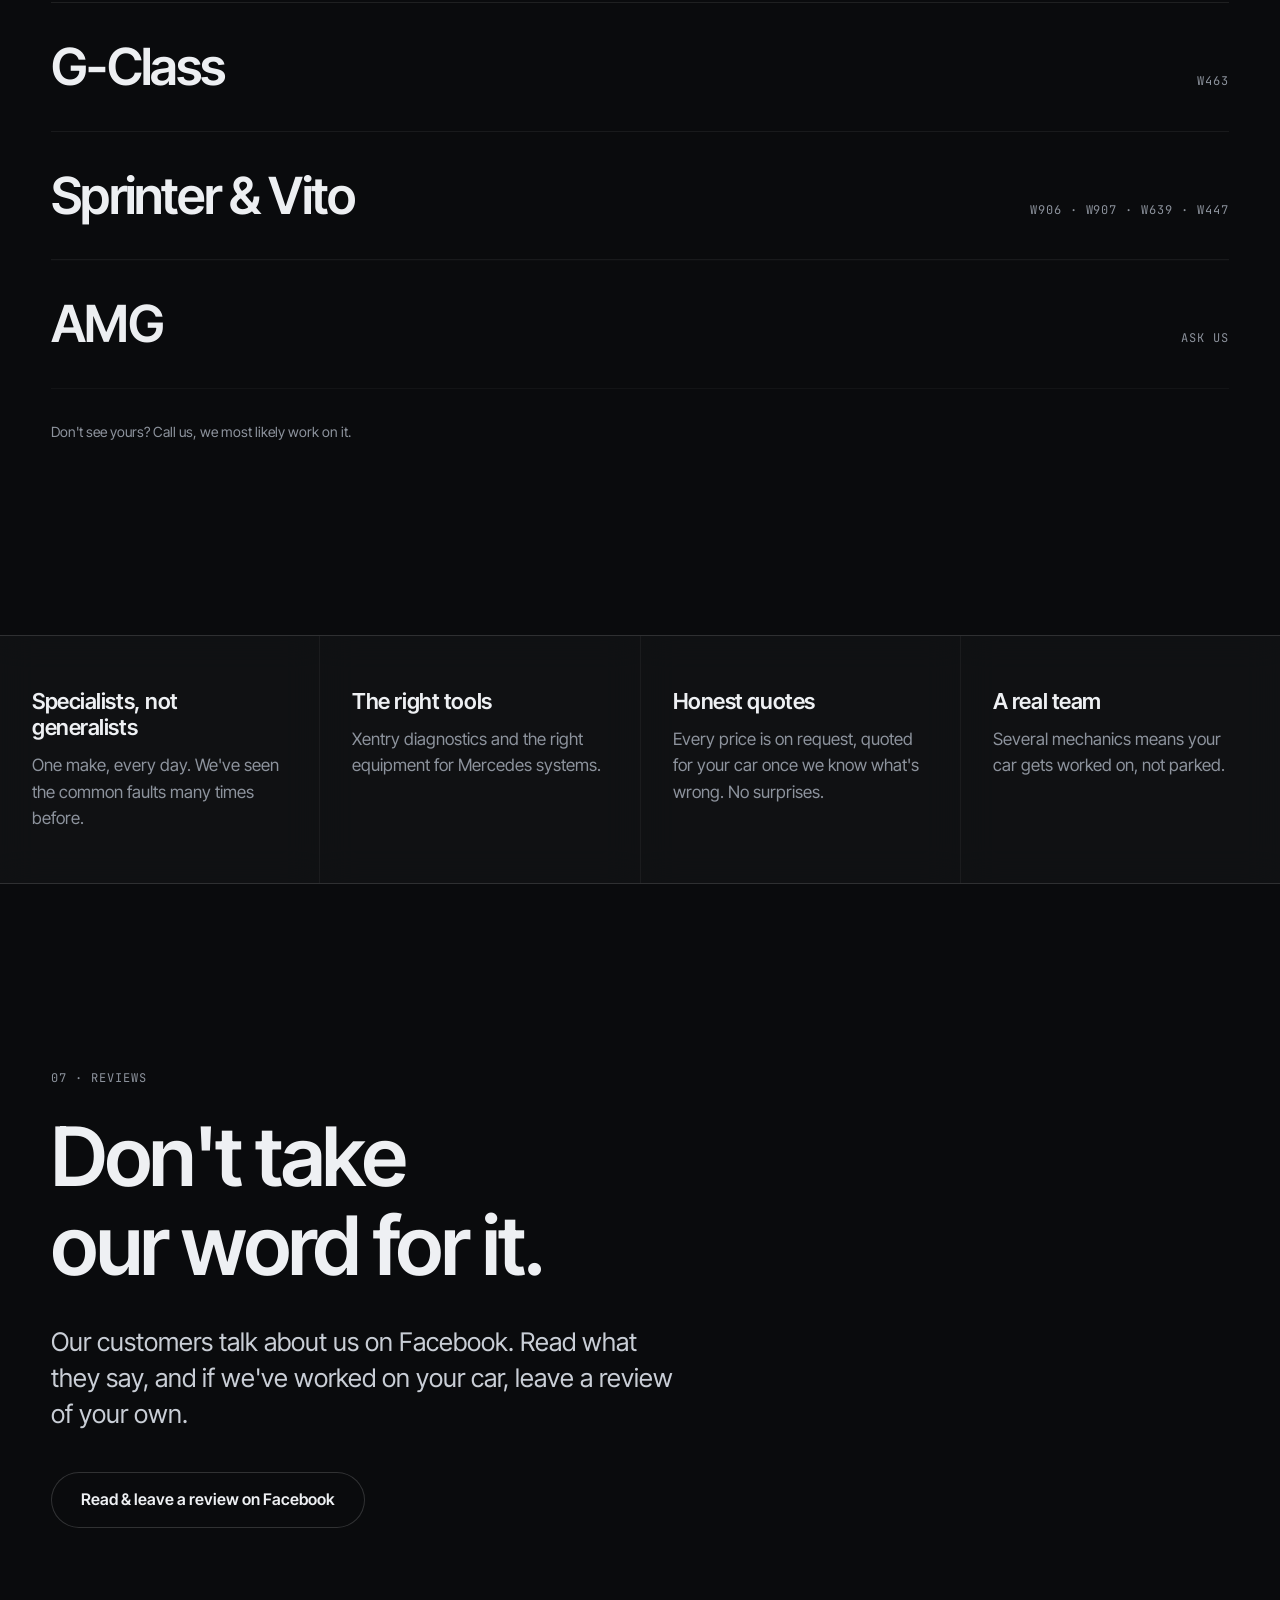
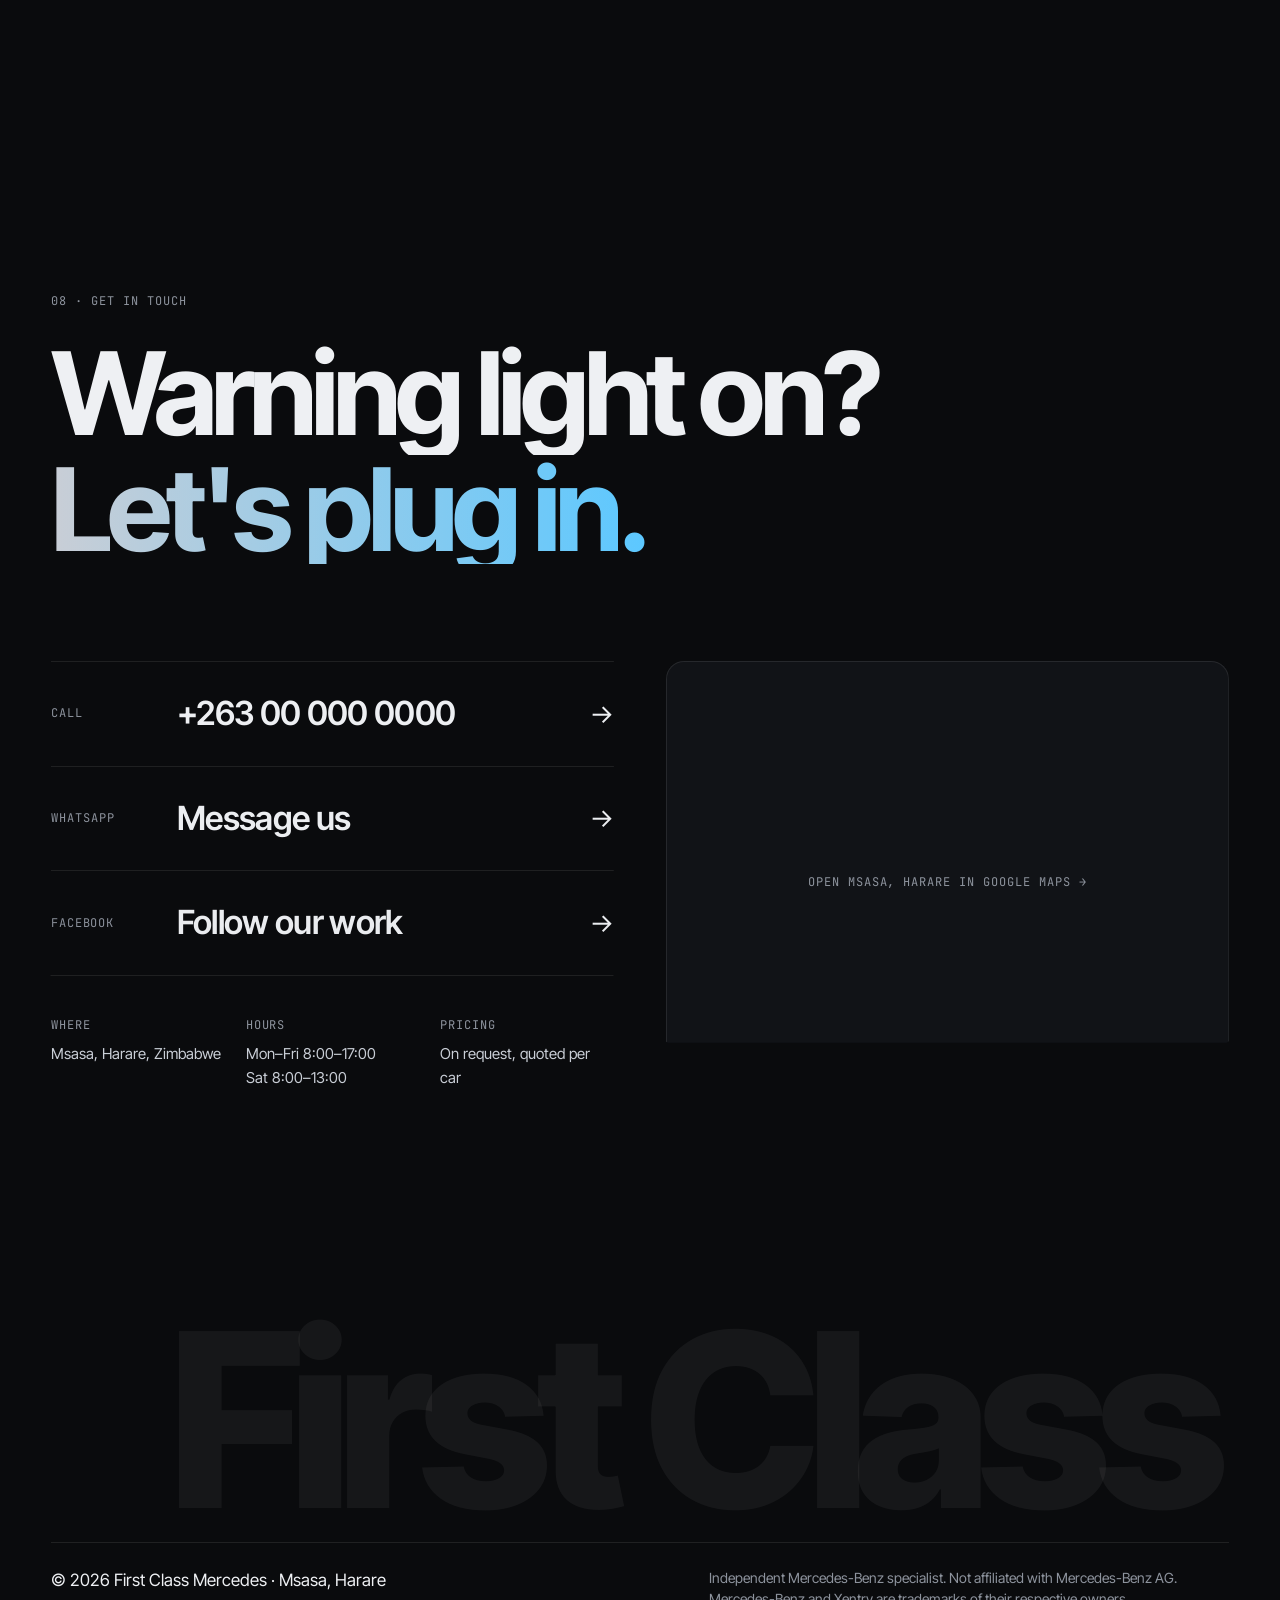
==== commit 0a4f69c8: "WIP: scroll-driven photo background system Adds backgrounds.js (feathered scroll wipes, parallax, fa" ====
--- a/index.html
+++ b/index.html
@@ -82,7 +82,7 @@
   <main id="top">
 
     <!-- ====== HERO ====== -->
-    <section class="hero">
+    <section class="hero" data-scene="hero">
       <div class="hero__grid" aria-hidden="true"></div>
       <div class="hero__glow" aria-hidden="true"></div>
 
@@ -147,7 +147,7 @@
     </div>
 
     <!-- ====== INTRO / STATEMENT ====== -->
-    <section class="statement">
+    <section class="statement" data-scene="engine">
       <p class="statement__text scrub-words">
         Most garages fix a bit of everything. We fix one make, and we know it inside out: the steel, the hydraulics, the wiring and the code that runs it all.
       </p>
@@ -159,7 +159,7 @@
     </section>
 
     <!-- ====== TWO SIDES ====== -->
-    <section class="sides" id="services">
+    <section class="sides" id="services" data-scene="tools">
       <div class="section-head">
         <p class="eyebrow mono">01 · What we do</p>
         <h2 class="split-lines"><span class="line">Two sides of</span><span class="line">every repair.</span></h2>
@@ -221,7 +221,7 @@
     </section>
 
     <!-- ====== HORIZONTAL SERVICES ====== -->
-    <section class="hscroll" aria-label="Services in detail">
+    <section class="hscroll" aria-label="Services in detail" data-scene="lift">
       <div class="hscroll__pin">
         <div class="hscroll__intro">
           <p class="eyebrow mono">02 · Services in detail</p>
@@ -276,7 +276,7 @@
     </section>
 
     <!-- ====== DIAGNOSTICS ====== -->
-    <section class="diag" id="diagnostics">
+    <section class="diag" id="diagnostics" data-scene="diag">
       <div class="diag__copy">
         <p class="eyebrow mono">03 · Computer diagnostics</p>
         <h2 class="split-lines"><span class="line">We plug in.</span><span class="line">The car talks.</span></h2>
@@ -322,7 +322,7 @@
     </section>
 
     <!-- ====== PROCESS (pinned) ====== -->
-    <section class="process">
+    <section class="process" data-scene="process">
       <div class="process__pin">
         <div class="section-head">
           <p class="eyebrow mono">04 · How it works</p>
@@ -339,7 +339,7 @@
     </section>
 
     <!-- ====== TEAM ====== -->
-    <section class="team" id="team">
+    <section class="team" id="team" data-scene="team">
       <div class="section-head">
         <p class="eyebrow mono">05 · The team</p>
         <h2 class="split-lines"><span class="line">More than one</span><span class="line">pair of hands.</span></h2>
@@ -368,7 +368,7 @@
     </section>
 
     <!-- ====== MODELS ====== -->
-    <section class="models" id="models">
+    <section class="models" id="models" data-scene="models">
       <div class="section-head">
         <p class="eyebrow mono">06 · Models</p>
         <h2 class="split-lines"><span class="line">Old or new,</span><span class="line">if it's a Benz.</span></h2>
@@ -389,7 +389,7 @@
     </section>
 
     <!-- ====== WHY US ====== -->
-    <section class="why">
+    <section class="why" data-scene="why">
       <div class="why__item reveal"><h3>Specialists, not generalists</h3><p>One make, every day. We've seen the common faults many times before.</p></div>
       <div class="why__item reveal"><h3>The right tools</h3><p>Xentry diagnostics and the right equipment for Mercedes systems.</p></div>
       <div class="why__item reveal"><h3>Honest quotes</h3><p>Every price is on request, quoted for your car once we know what's wrong. No surprises.</p></div>
@@ -397,7 +397,7 @@
     </section>
 
     <!-- ====== REVIEWS (content comes from assets/js/reviews.js) ====== -->
-    <section class="reviews" id="reviews">
+    <section class="reviews" id="reviews" data-scene="reviews">
       <div class="reviews__head">
         <div class="section-head">
           <p class="eyebrow mono">07 · Reviews</p>
@@ -426,7 +426,7 @@
     </section>
 
     <!-- ====== CONTACT ====== -->
-    <section class="contact" id="contact">
+    <section class="contact" id="contact" data-scene="contact">
       <div class="contact__big">
         <p class="eyebrow mono">08 · Get in touch</p>
         <h2 class="contact__title split-lines"><span class="line">Warning light on?</span><span class="line line--accent">Let's plug in.</span></h2>
@@ -464,6 +464,7 @@
   <script src="assets/vendor/ScrollTrigger.min.js" defer></script>
   <script src="assets/vendor/lenis.min.js" defer></script>
   <script src="assets/js/reviews.js" defer></script>
+  <script src="assets/js/backgrounds.js" defer></script>
   <script src="assets/js/main.js" defer></script>
 </body>
 </html>
--- a/assets/css/style.css
+++ b/assets/css/style.css
@@ -426,3 +426,64 @@
 [hidden] { display: none !important; }
 .reviews--empty .reviews__head { margin-bottom: 32px; }
 @media (max-width: 480px) { .review__src { display: none; } .review { padding: 24px; } .review blockquote { font-size: 17px; } }
+
+/* =========================================================
+   Scroll-driven photographic backgrounds
+   ========================================================= */
+main, .footer { position: relative; z-index: 1; }
+.bgstage {
+  position: fixed; inset: 0; z-index: 0; pointer-events: none; overflow: hidden;
+  height: 100vh; height: 100lvh; background: var(--bg);
+}
+.bg {
+  position: absolute; inset: 0; opacity: 0; will-change: opacity, transform;
+  --p: 1;
+}
+.bg:first-child { opacity: 1; }
+.bg img {
+  position: absolute; left: 0; top: -8%; width: 100%; height: 116%;
+  object-fit: cover; object-position: var(--pos, 50% 50%);
+  filter: grayscale(var(--gray, .35)) brightness(var(--bright, .42)) contrast(1.08) saturate(.85);
+  will-change: transform;
+}
+/* colour grade per scene */
+.bg::before {
+  content: ""; position: absolute; inset: 0; z-index: 1; mix-blend-mode: soft-light; opacity: .55;
+  background: linear-gradient(160deg, #2a7fff, #0a0b0d 70%);
+}
+.bg[data-tone="warm"]::before { background: linear-gradient(160deg, #e8a35a, #0a0b0d 70%); }
+.bg[data-tone="neutral"]::before { background: linear-gradient(160deg, #c9ced6, #0a0b0d 70%); opacity: .35; }
+/* vignette + edge fade into the page colour */
+.bgstage::after {
+  content: ""; position: absolute; inset: 0; z-index: 50;
+  background:
+    radial-gradient(ellipse 120% 90% at 50% 45%, transparent 35%, rgba(10, 11, 13, .82) 100%),
+    linear-gradient(180deg, rgba(10, 11, 13, .55), transparent 22%, transparent 70%, rgba(10, 11, 13, .7));
+}
+/* JS-driven feathered wipe (only when motion is on) */
+.js:not(.no-motion) .bg:not(:first-child) {
+  -webkit-mask-image: linear-gradient(to top, #000 calc(var(--p) * 150% - 50%), transparent calc(var(--p) * 150%));
+  mask-image: linear-gradient(to top, #000 calc(var(--p) * 150% - 50%), transparent calc(var(--p) * 150%));
+}
+/* fallback (no GSAP / reduced motion): class toggled by IntersectionObserver */
+.no-motion .bg { transition: opacity .8s ease; }
+.no-motion .bg.is-active { opacity: 1; }
+
+/* frosted surfaces so content reads over photos */
+.side, .card, .member, .review, .diag__steps li, .screen, .contact__map, .why__item {
+  -webkit-backdrop-filter: blur(16px) saturate(1.2); backdrop-filter: blur(16px) saturate(1.2);
+}
+.side, .member { background: rgba(17, 19, 23, .68); }
+.card { background: linear-gradient(180deg, rgba(23, 26, 32, .78), rgba(17, 19, 23, .66)); }
+.review { background: linear-gradient(180deg, rgba(23, 26, 32, .8), rgba(17, 19, 23, .7)); }
+.diag__steps li { background: rgba(17, 19, 23, .62); }
+.screen { background: rgba(7, 10, 14, .86); }
+.why { background: rgba(255, 255, 255, .07); }
+.why__item { background: rgba(10, 11, 13, .58); }
+.diag { background: none; }
+.hero__grid { opacity: .35; }
+.hero__glow { opacity: .7; }
+.models__list li::before { background: rgba(23, 26, 32, .7); }
+.marquee { background: rgba(10, 11, 13, .35); -webkit-backdrop-filter: blur(6px); backdrop-filter: blur(6px); }
+.footer__big { color: rgba(255, 255, 255, .05); }
+.footer__credits { color: var(--muted); text-decoration: underline; text-underline-offset: 3px; }
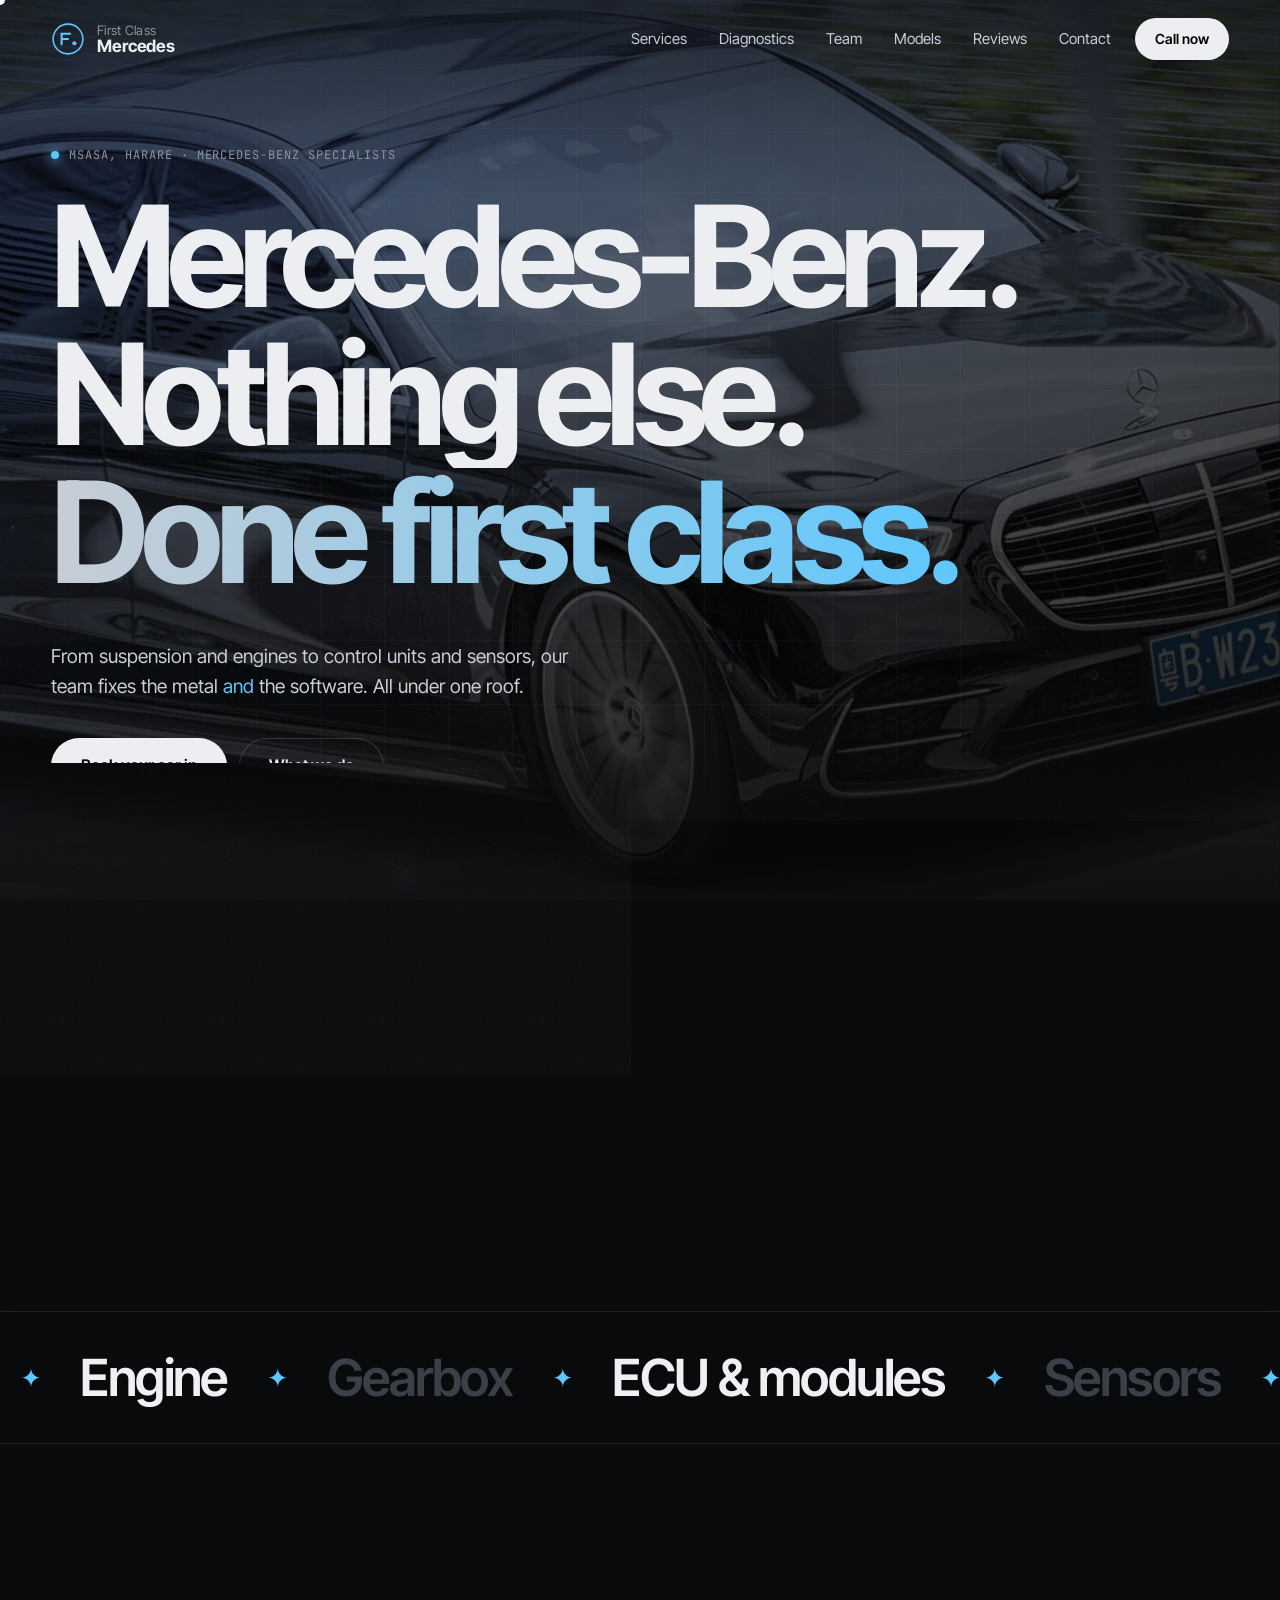
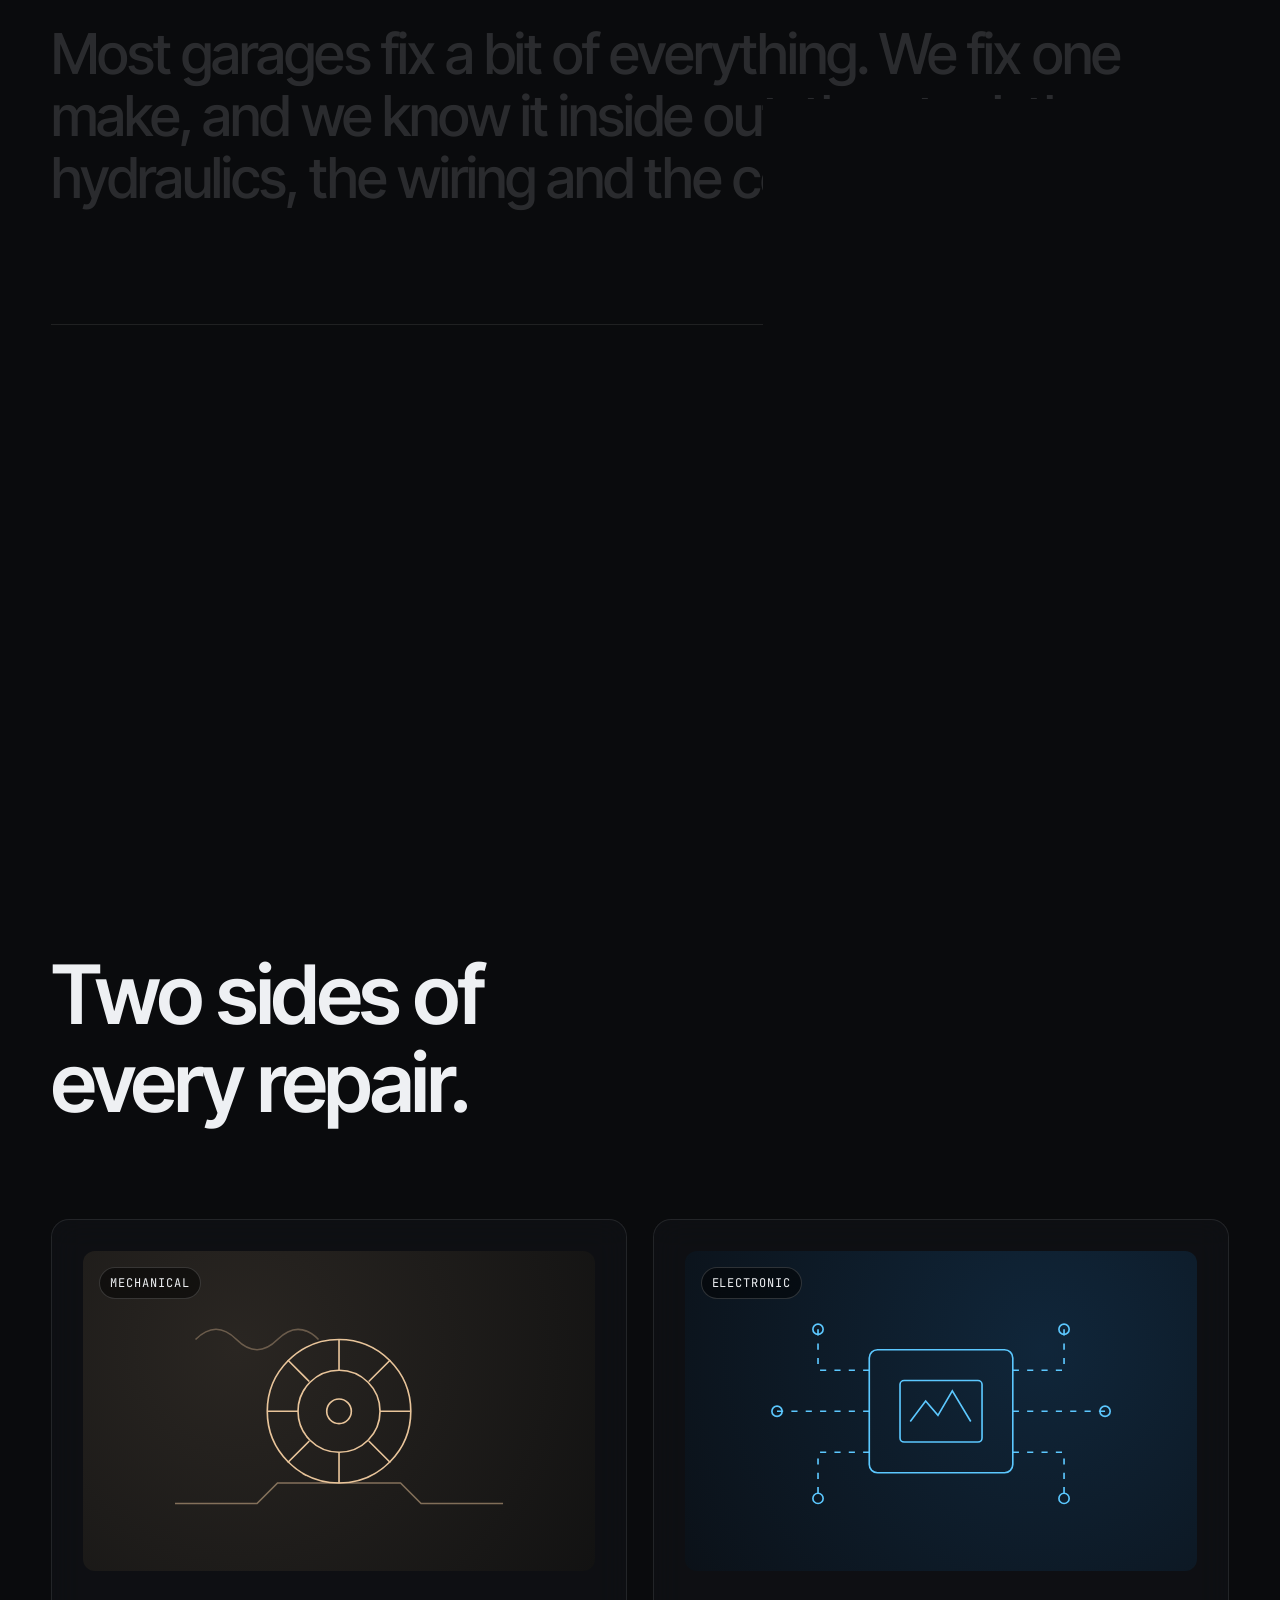
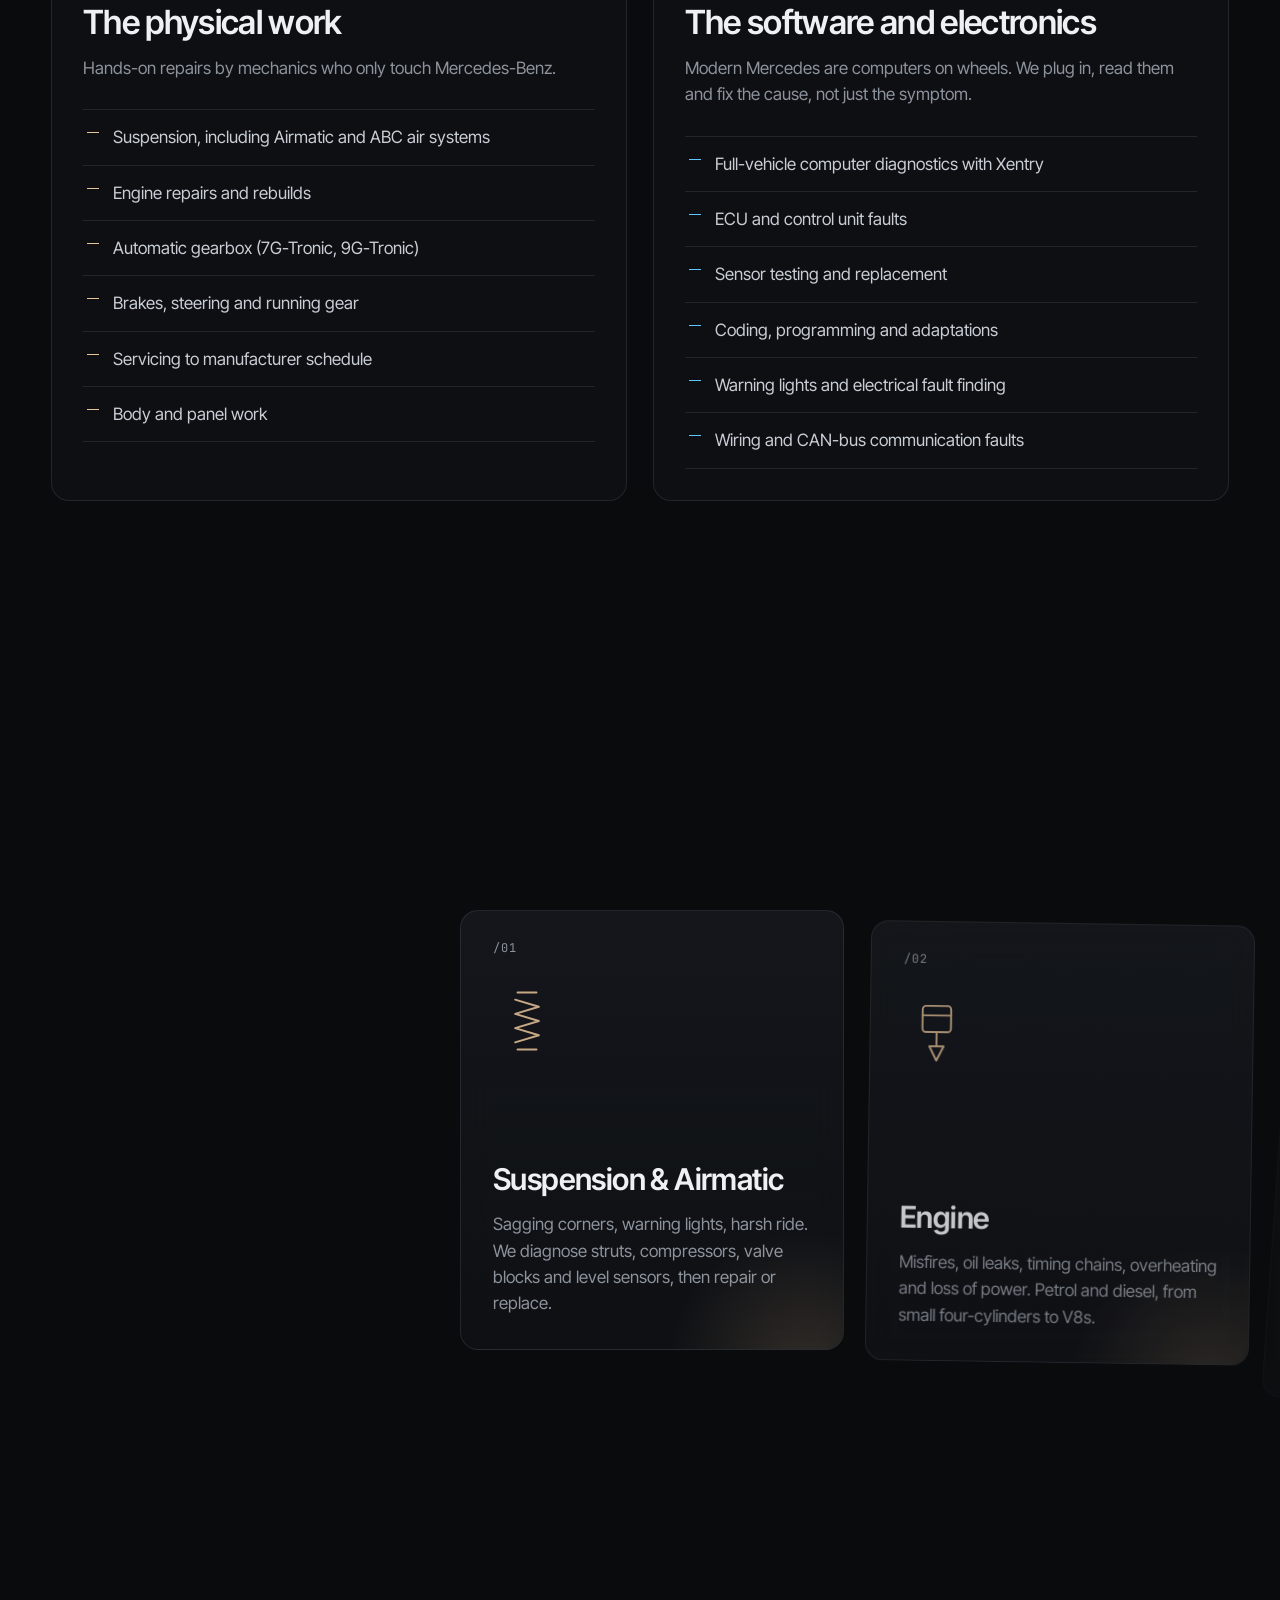
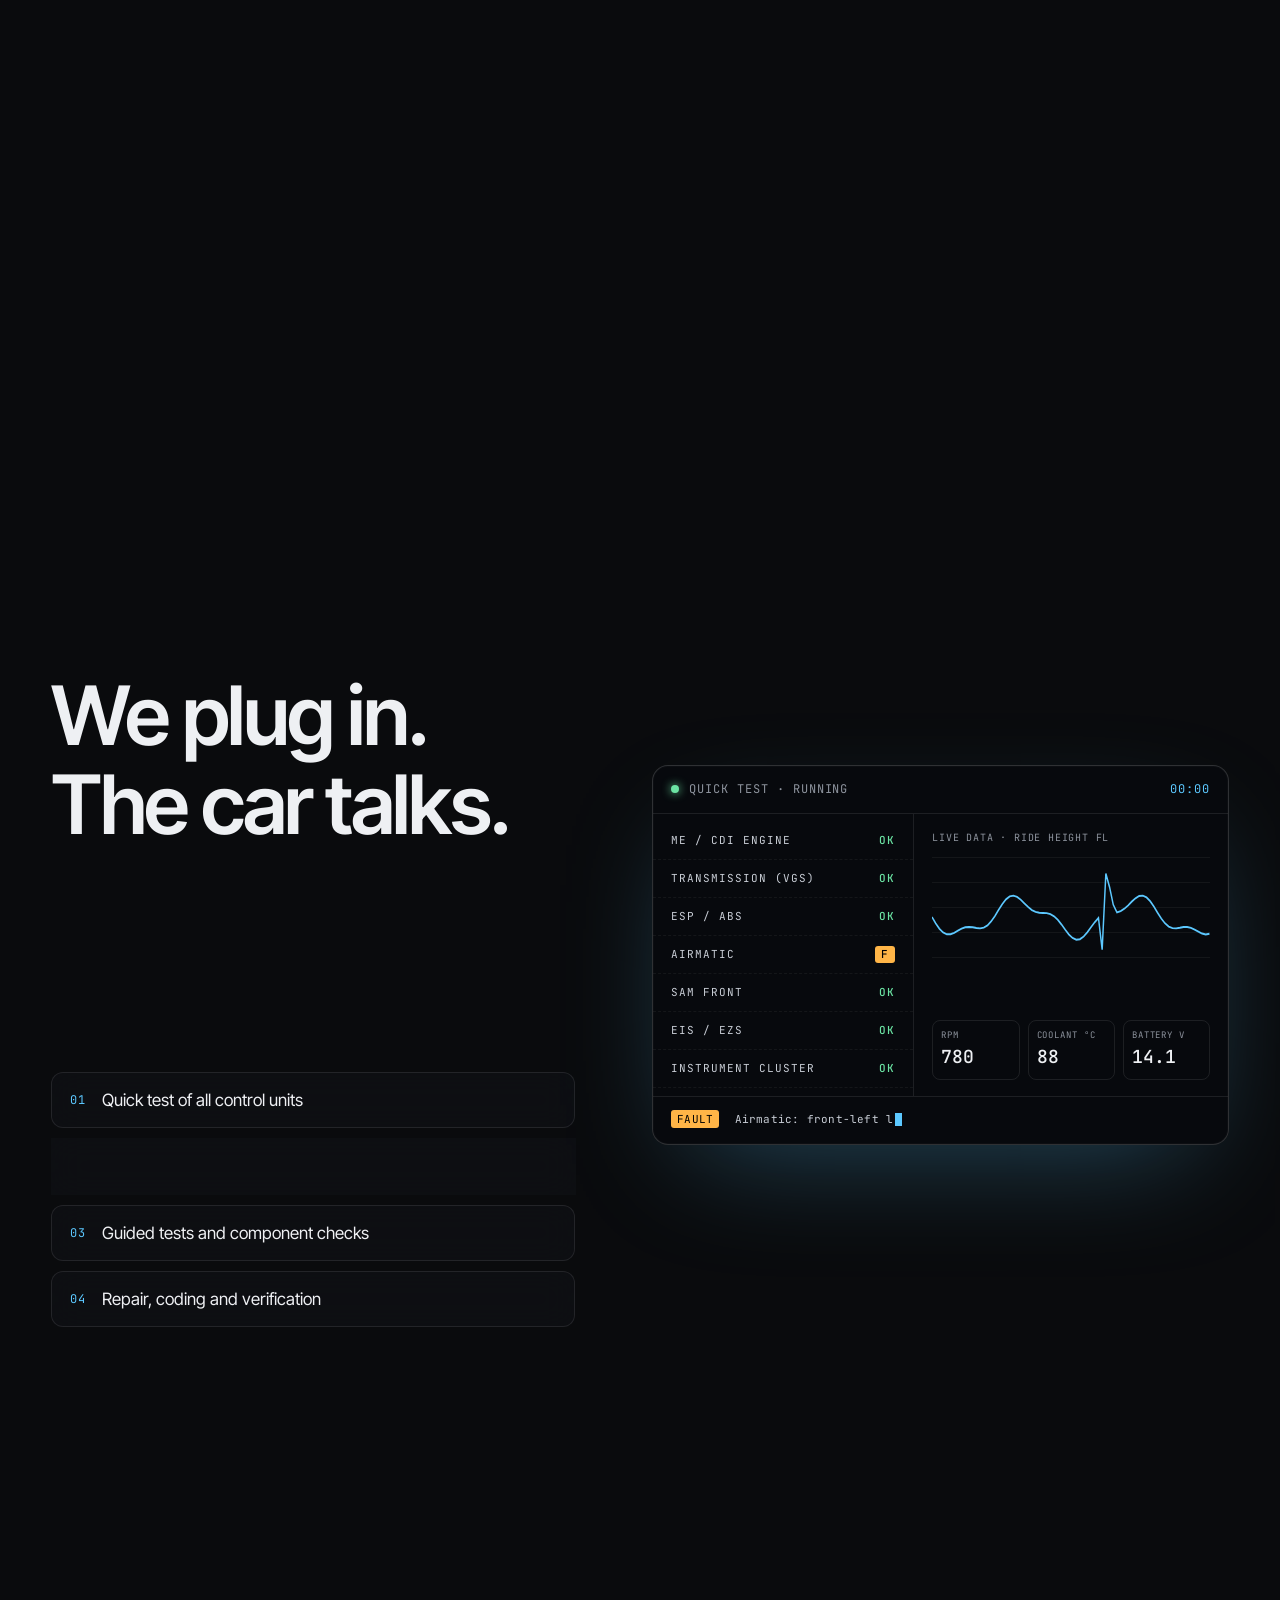
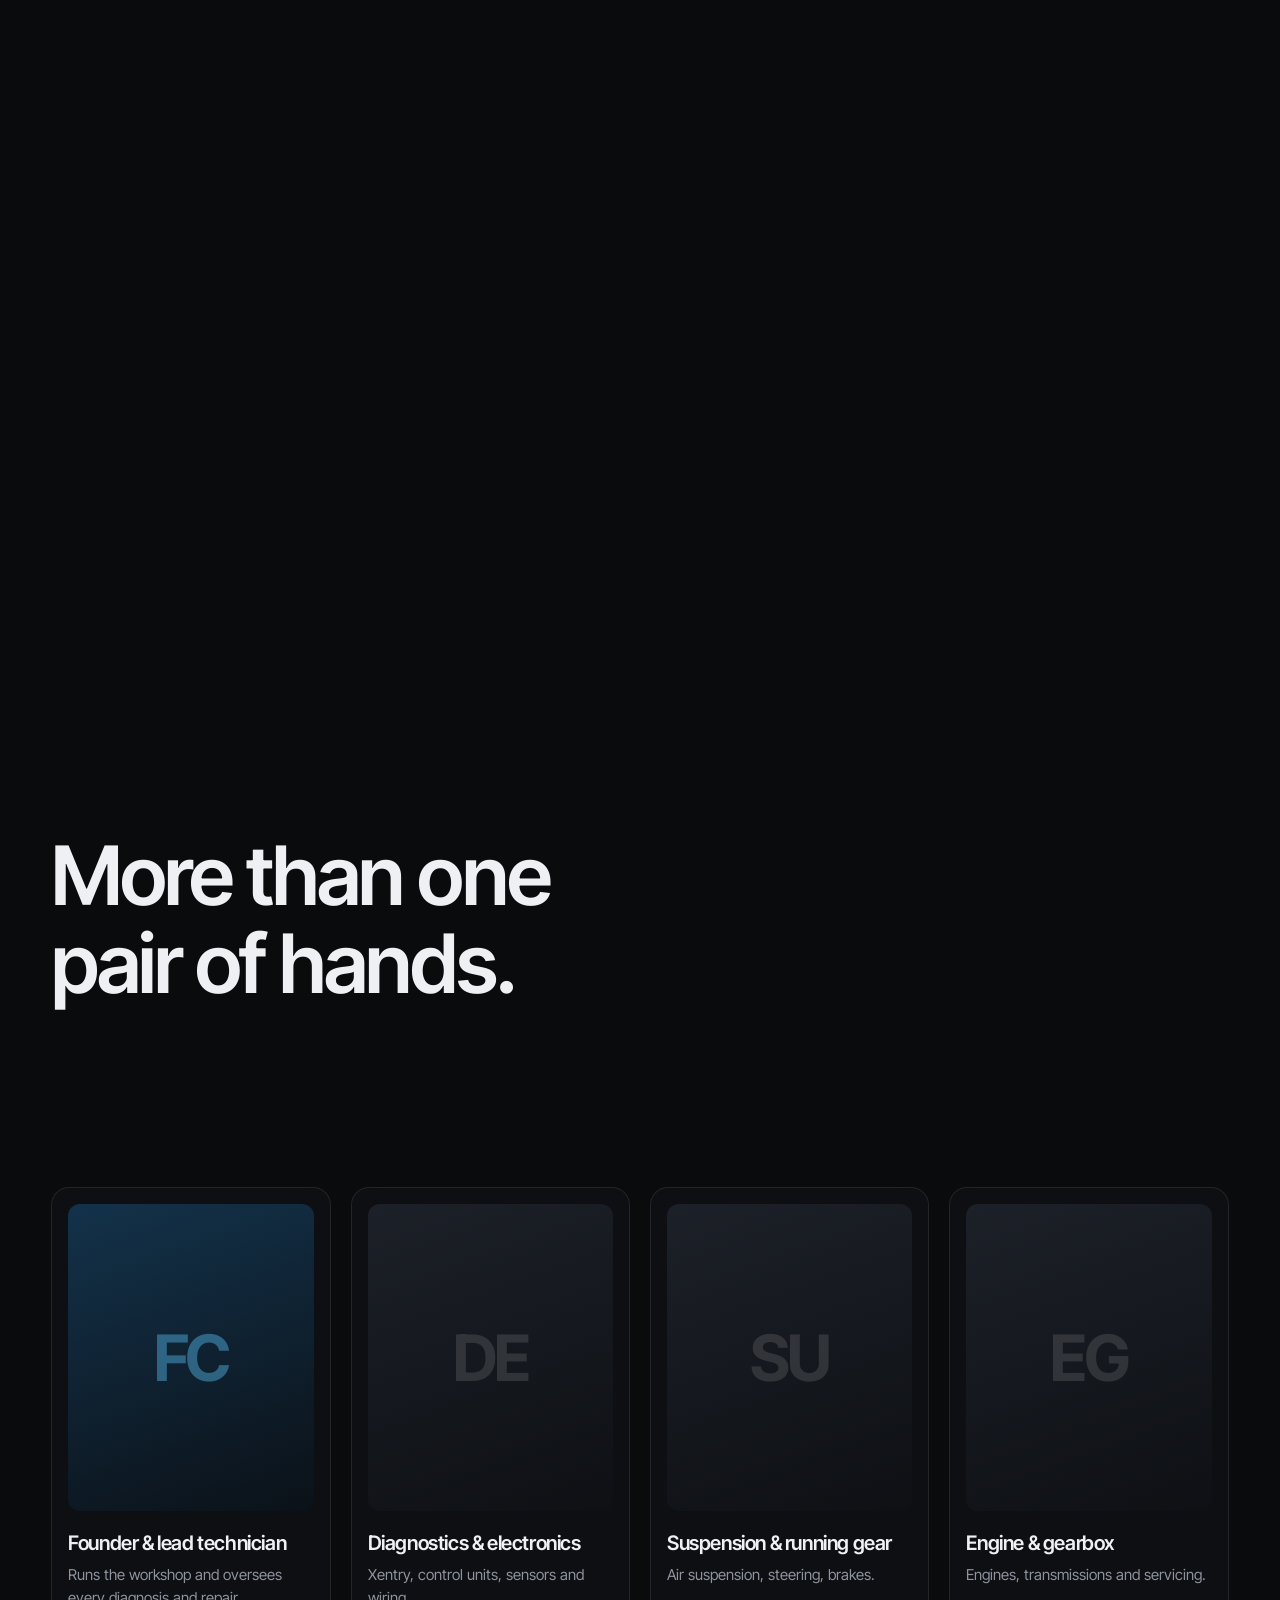
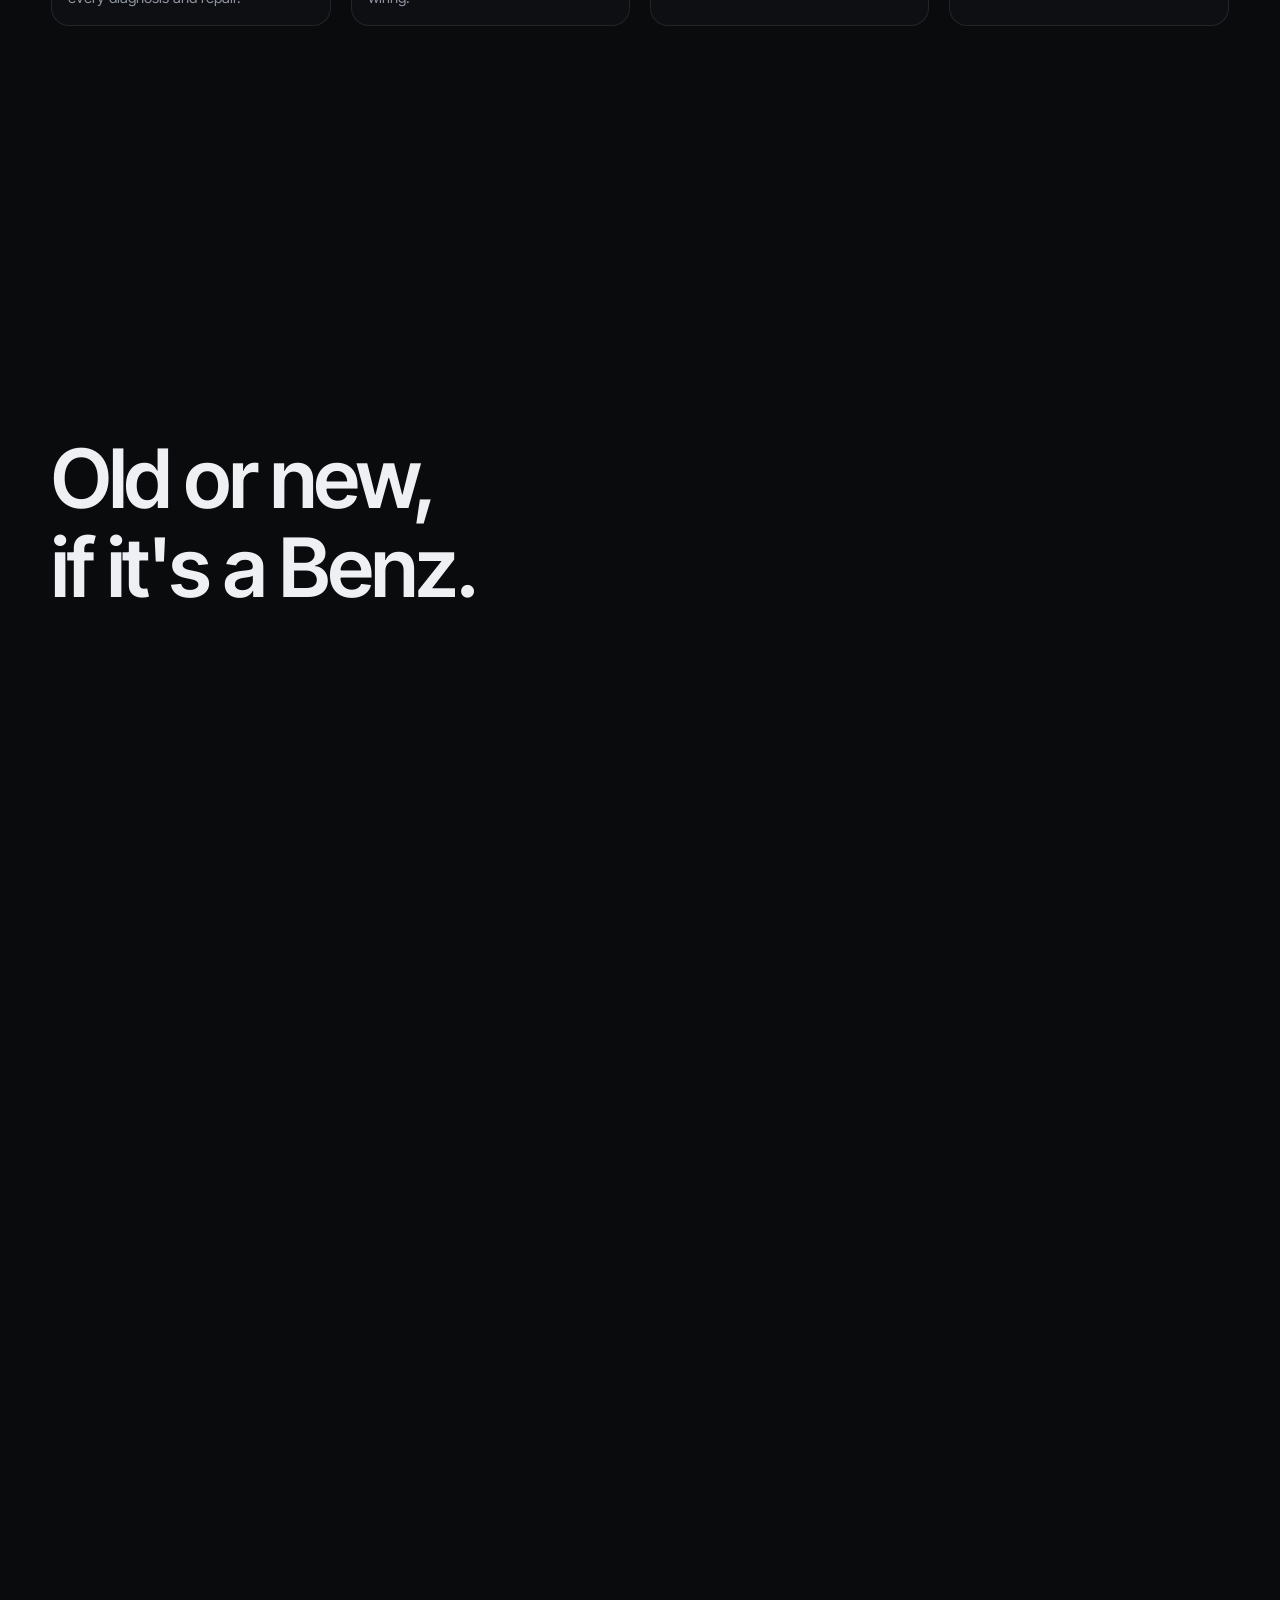
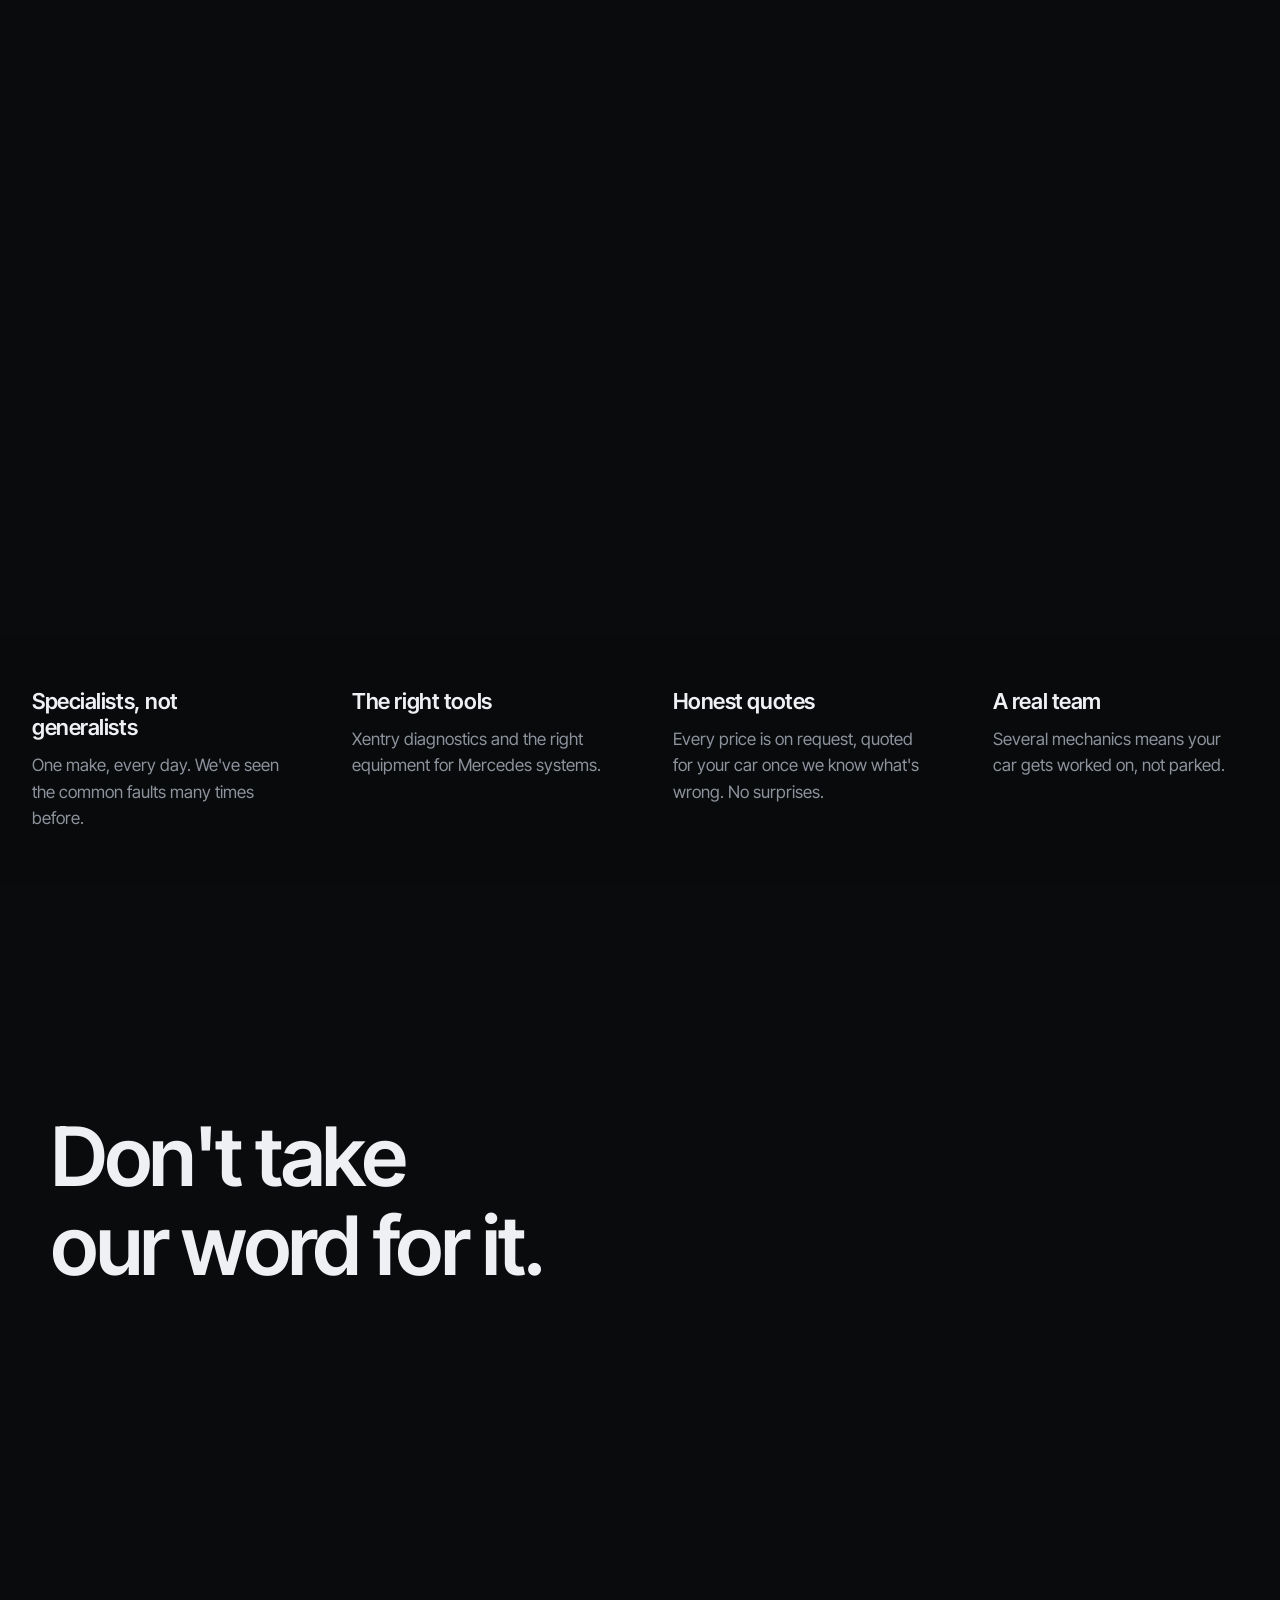
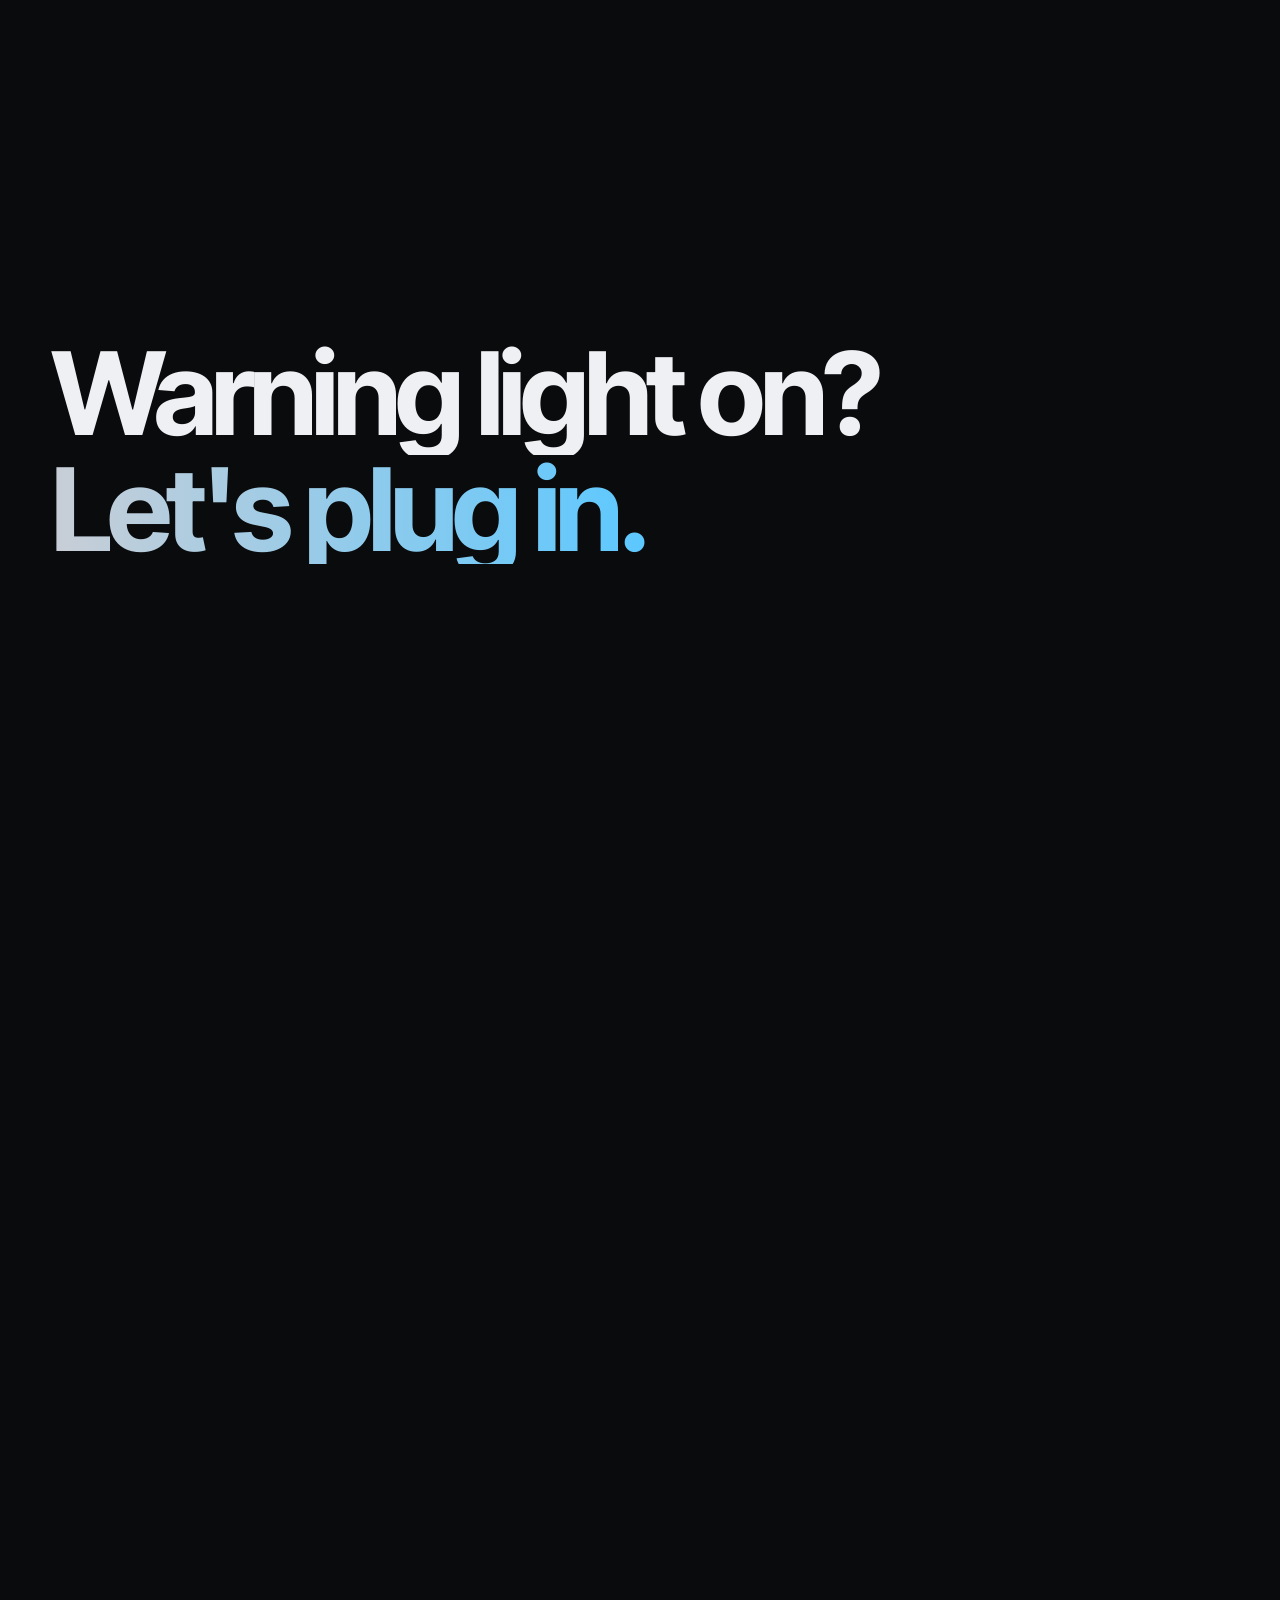
==== commit 9823dc03: "WIP: add photo background stage and first photos Co-Authored-By: Claude Opus 5.5 <noreply@anthropic." ====
--- a/index.html
+++ b/index.html
@@ -47,6 +47,21 @@
   <div class="cursor" aria-hidden="true"><span></span></div>
   <div class="grain" aria-hidden="true"></div>
 
+  <!-- ====== PHOTO BACKGROUNDS (driven by assets/js/backgrounds.js; credits in credits.html) ====== -->
+  <div class="bgstage" aria-hidden="true">
+    <div class="bg" data-scene="hero" data-tone="cool" style="--pos: 60% 55%; --bright: 0.4"><img alt="" src="assets/img/bg/hero-1920.webp" srcset="assets/img/bg/hero-960.webp 960w, assets/img/bg/hero-1920.webp 1920w" sizes="100vw" fetchpriority="high" decoding="async"></div>
+    <div class="bg" data-scene="engine" data-tone="neutral" style="--pos: 50% 50%; --bright: 0.27"><img alt="" data-src="assets/img/bg/engine-1920.webp" data-srcset="assets/img/bg/engine-960.webp 960w, assets/img/bg/engine-1920.webp 1920w" sizes="100vw" decoding="async"></div>
+    <div class="bg" data-scene="tools" data-tone="warm" style="--pos: 50% 40%; --bright: 0.3"><img alt="" data-src="assets/img/bg/tools-1920.webp" data-srcset="assets/img/bg/tools-960.webp 960w, assets/img/bg/tools-1920.webp 1920w" sizes="100vw" decoding="async"></div>
+    <div class="bg" data-scene="lift" data-tone="warm" style="--pos: 50% 30%; --bright: 0.36"><img alt="" data-src="assets/img/bg/lift-1920.webp" data-srcset="assets/img/bg/lift-960.webp 960w, assets/img/bg/lift-1920.webp 1920w" sizes="100vw" decoding="async"></div>
+    <div class="bg" data-scene="diag" data-tone="cool" style="--pos: 50% 50%; --bright: 0.34"><img alt="" data-src="assets/img/bg/diag-1920.webp" data-srcset="assets/img/bg/diag-960.webp 960w, assets/img/bg/diag-1920.webp 1920w" sizes="100vw" decoding="async"></div>
+    <div class="bg" data-scene="process" data-tone="warm" style="--pos: 50% 45%; --bright: 0.32"><img alt="" data-src="assets/img/bg/process-1920.webp" data-srcset="assets/img/bg/process-960.webp 960w, assets/img/bg/process-1920.webp 1920w" sizes="100vw" decoding="async"></div>
+    <div class="bg" data-scene="team" data-tone="warm" style="--pos: 60% 40%; --bright: 0.34"><img alt="" data-src="assets/img/bg/team-1920.webp" data-srcset="assets/img/bg/team-960.webp 960w, assets/img/bg/team-1920.webp 1920w" sizes="100vw" decoding="async"></div>
+    <div class="bg" data-scene="models" data-tone="neutral" style="--pos: 50% 55%; --bright: 0.34"><img alt="" data-src="assets/img/bg/models-1920.webp" data-srcset="assets/img/bg/models-960.webp 960w, assets/img/bg/models-1920.webp 1920w" sizes="100vw" decoding="async"></div>
+    <div class="bg" data-scene="why" data-tone="neutral" style="--pos: 50% 50%; --bright: 0.3"><img alt="" data-src="assets/img/bg/why-1920.webp" data-srcset="assets/img/bg/why-960.webp 960w, assets/img/bg/why-1920.webp 1920w" sizes="100vw" decoding="async"></div>
+    <div class="bg" data-scene="reviews" data-tone="warm" style="--pos: 50% 50%; --bright: 0.32"><img alt="" data-src="assets/img/bg/reviews-1920.webp" data-srcset="assets/img/bg/reviews-960.webp 960w, assets/img/bg/reviews-1920.webp 1920w" sizes="100vw" decoding="async"></div>
+    <div class="bg" data-scene="contact" data-tone="cool" style="--pos: 40% 50%; --bright: 0.4"><img alt="" data-src="assets/img/bg/contact-1920.webp" data-srcset="assets/img/bg/contact-960.webp 960w, assets/img/bg/contact-1920.webp 1920w" sizes="100vw" decoding="async"></div>
+  </div>
+
   <!-- ====== NAV ====== -->
   <header class="nav">
     <a href="#top" class="brand" aria-label="First Class Mercedes, back to top">
@@ -456,7 +471,7 @@
     <div class="footer__big" aria-hidden="true">First Class</div>
     <div class="footer__row">
       <p>© <span id="year"></span> First Class Mercedes · Msasa, Harare</p>
-      <p class="muted small">Independent Mercedes-Benz specialist. Not affiliated with Mercedes-Benz AG. Mercedes-Benz and Xentry are trademarks of their respective owners.</p>
+      <p class="muted small"><a class="footer__credits" href="credits.html">Photo credits</a> · Independent Mercedes-Benz specialist. Not affiliated with Mercedes-Benz AG. Mercedes-Benz and Xentry are trademarks of their respective owners.</p>
     </div>
   </footer>
 
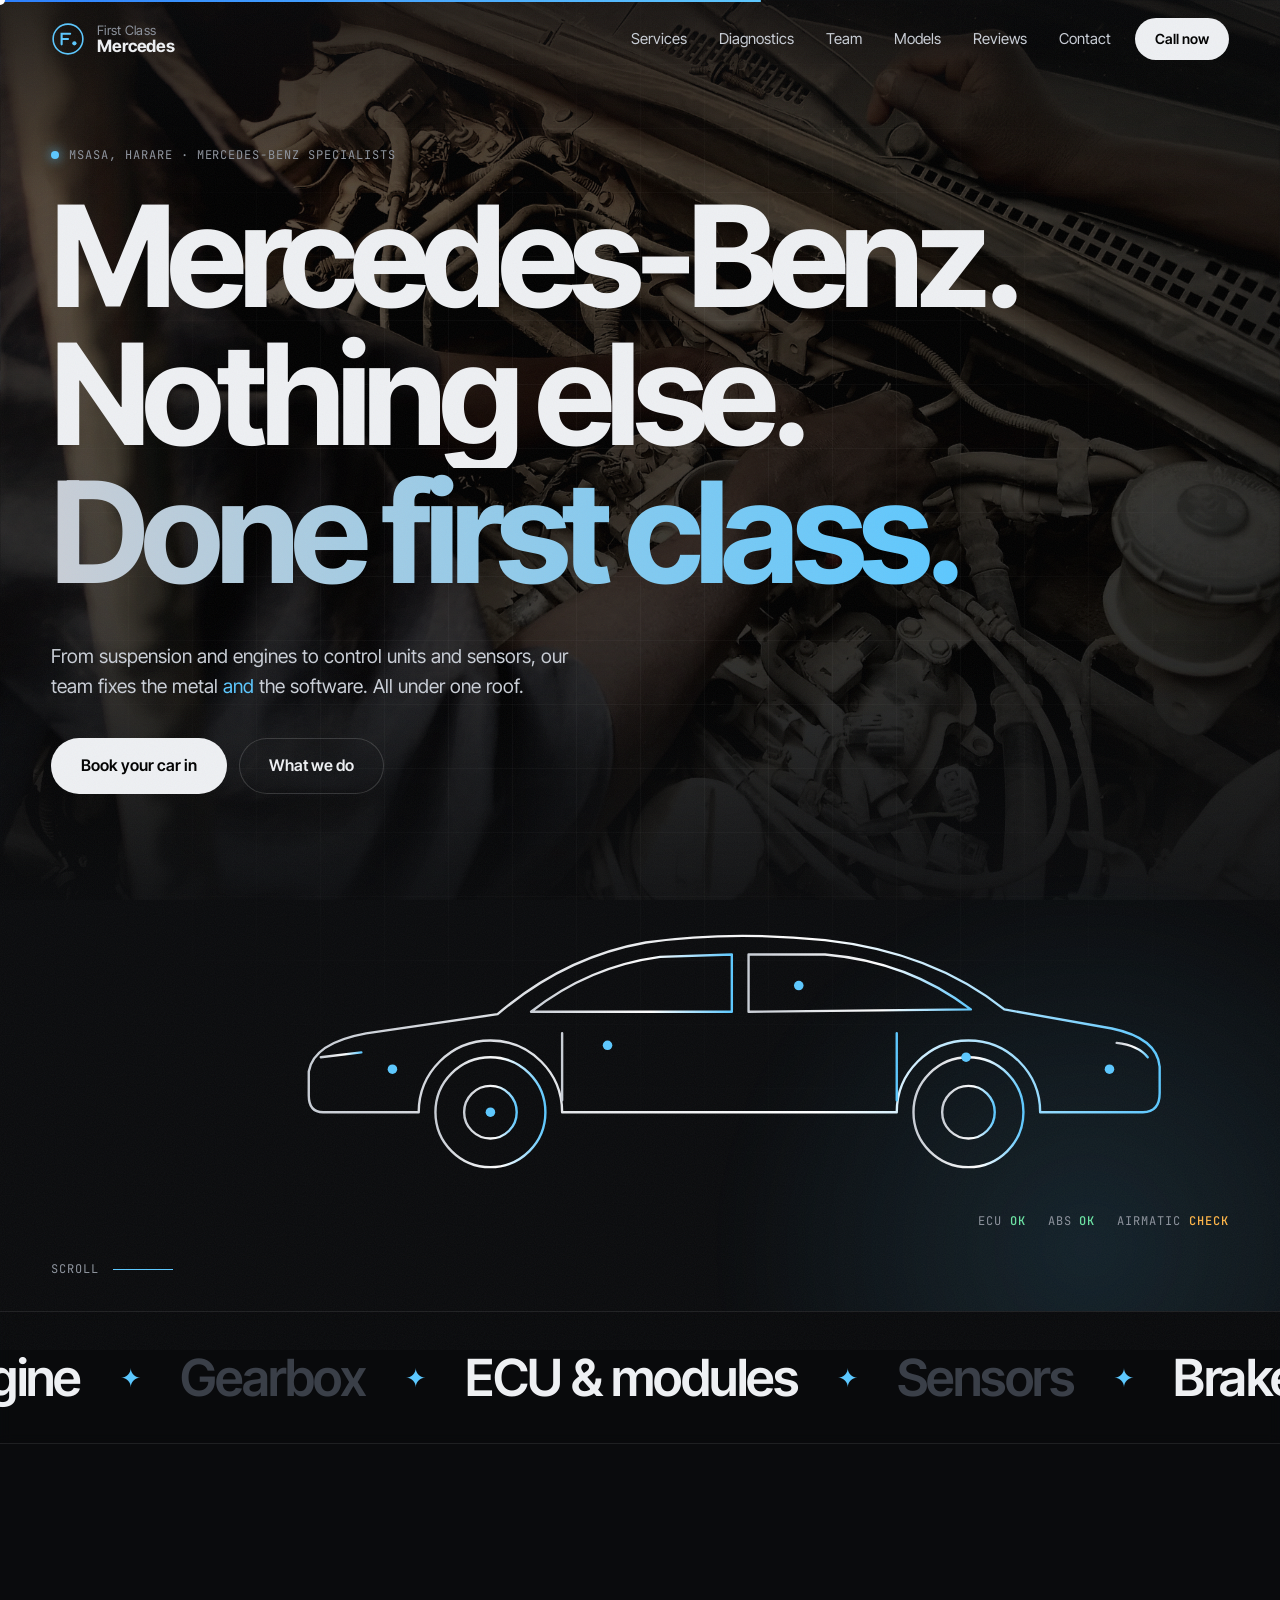
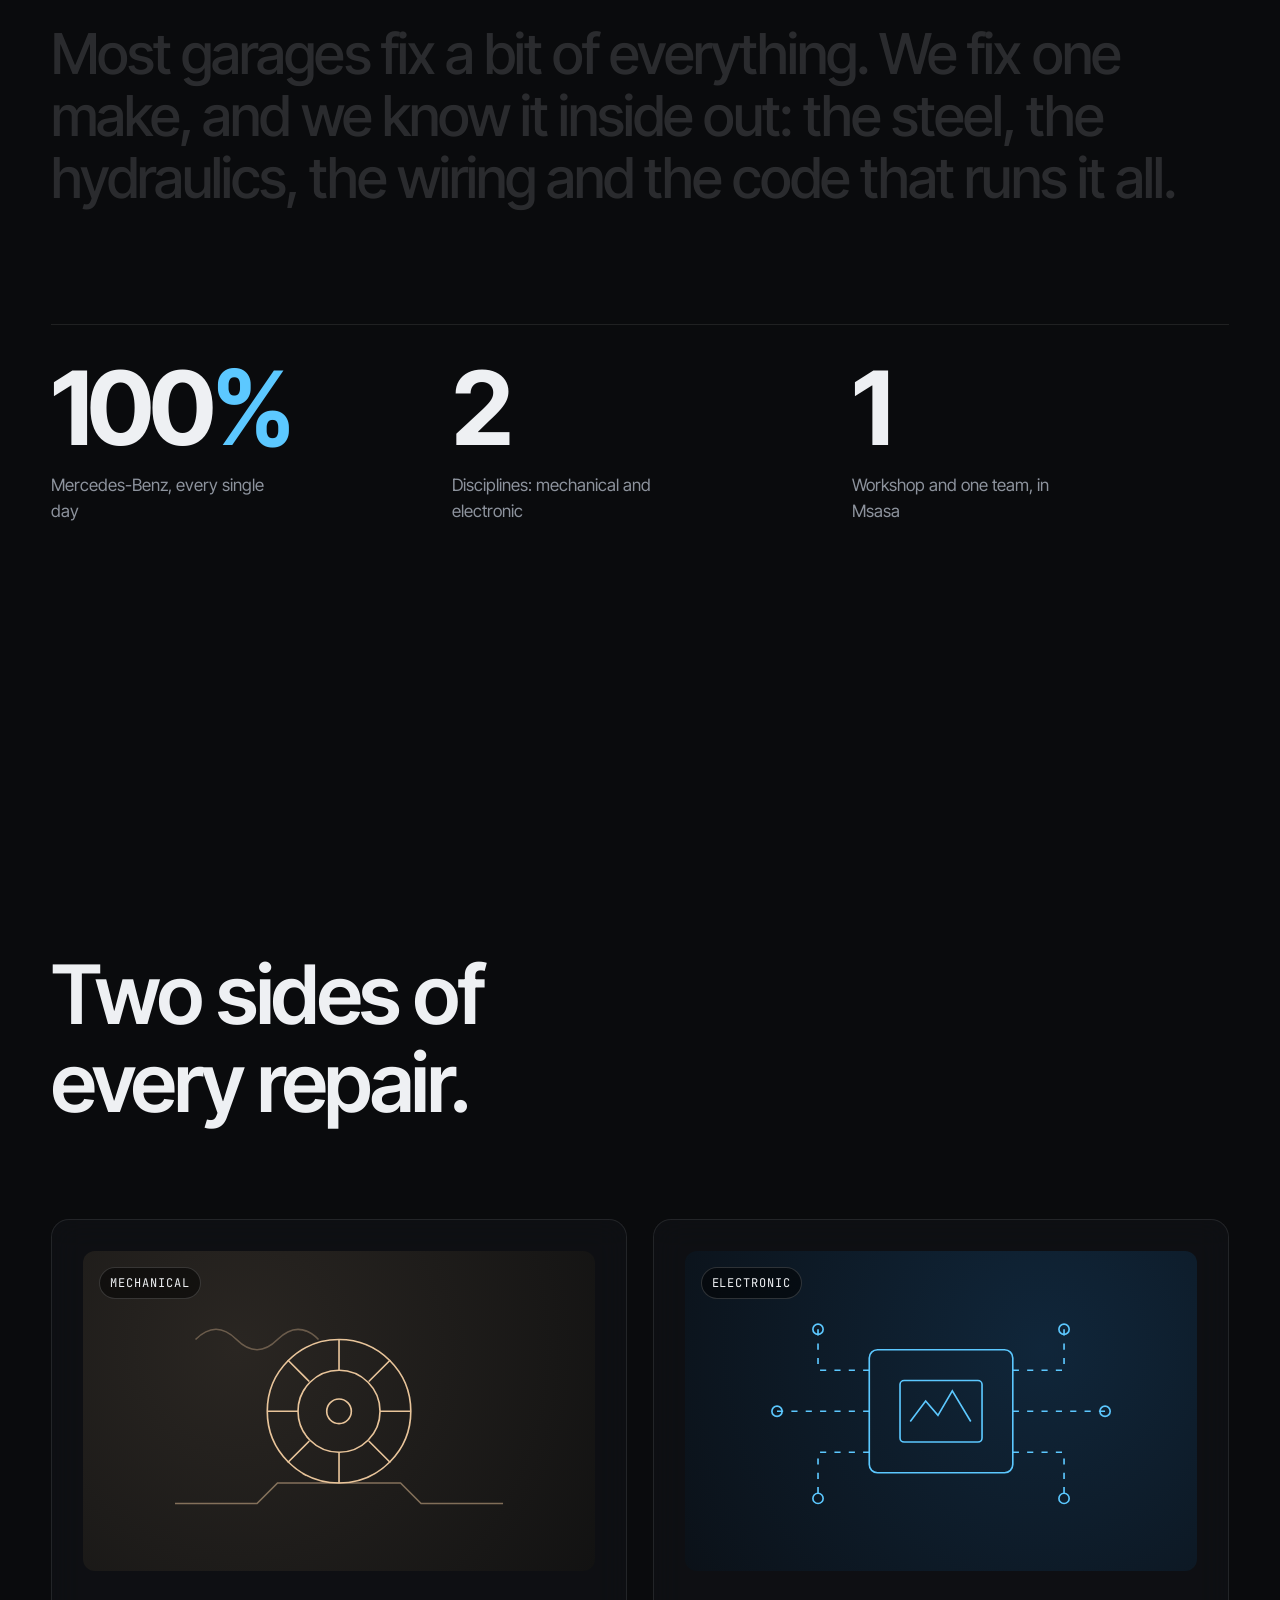
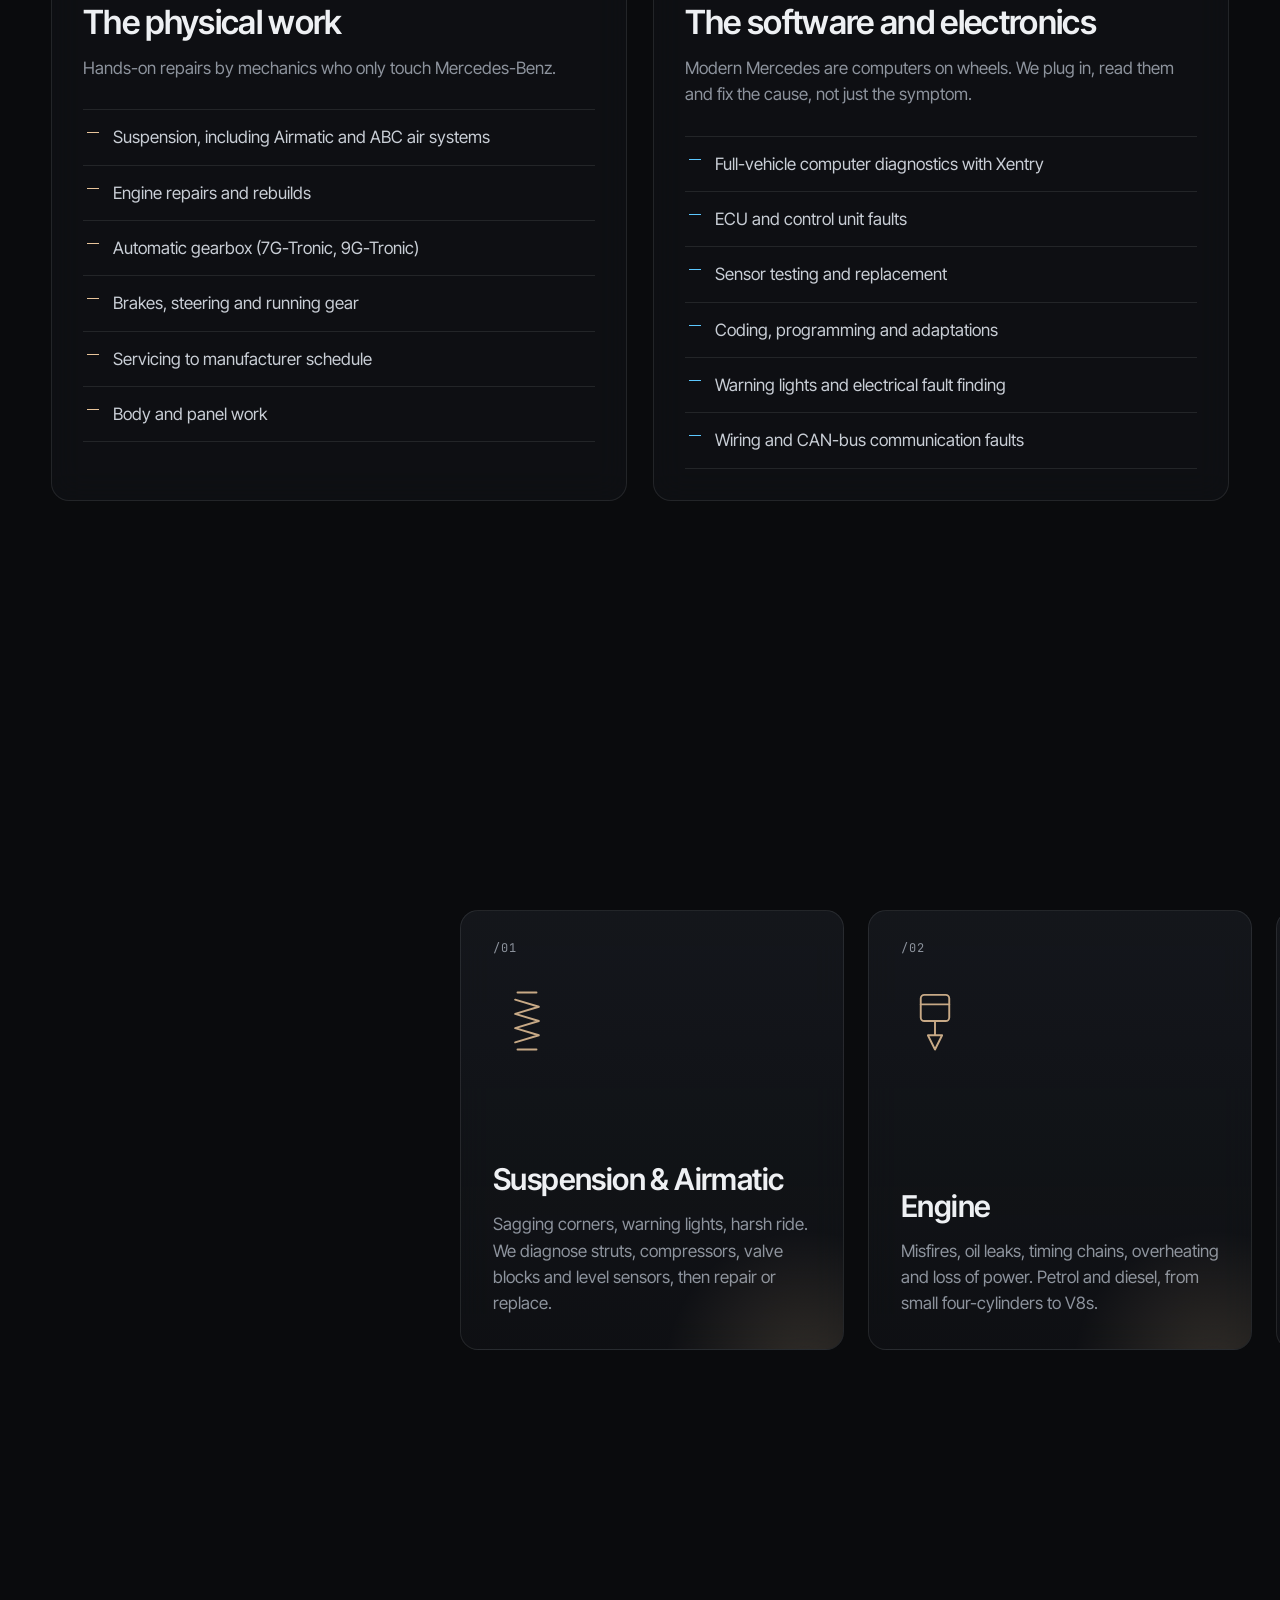
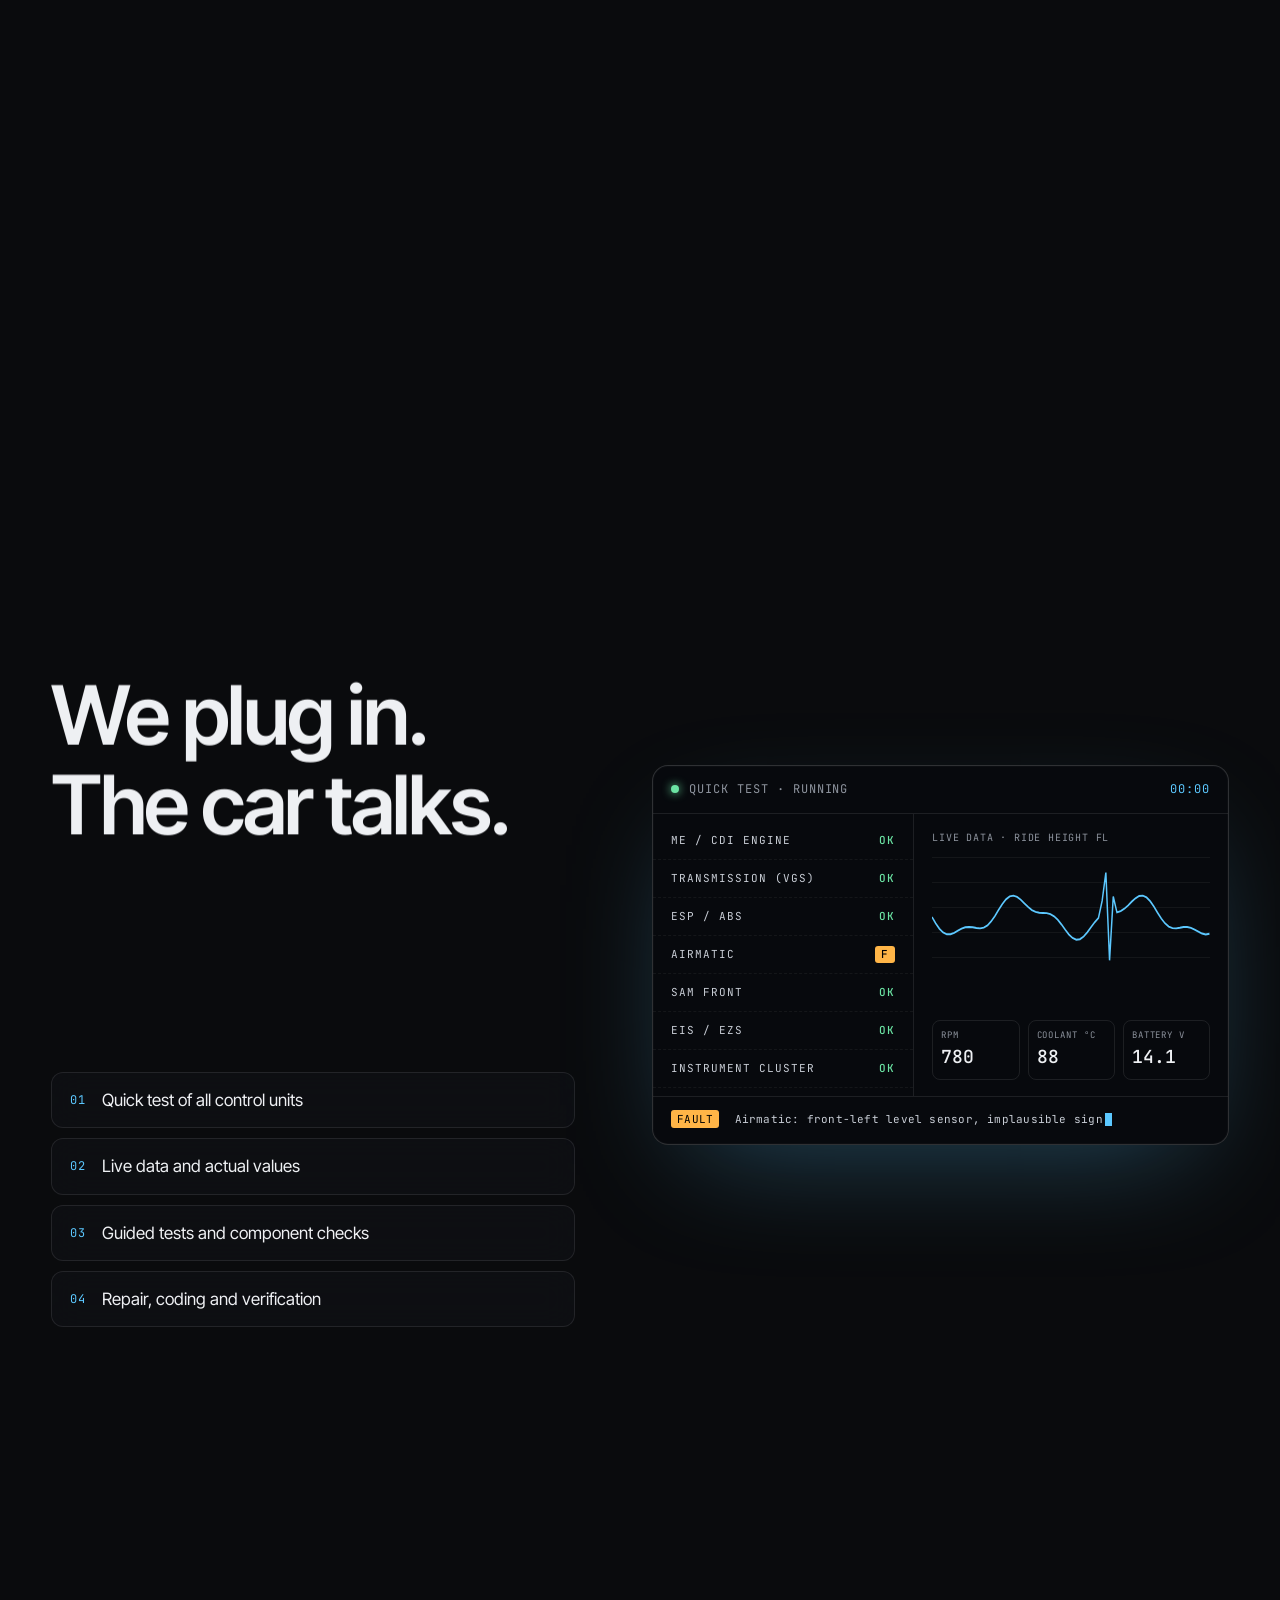
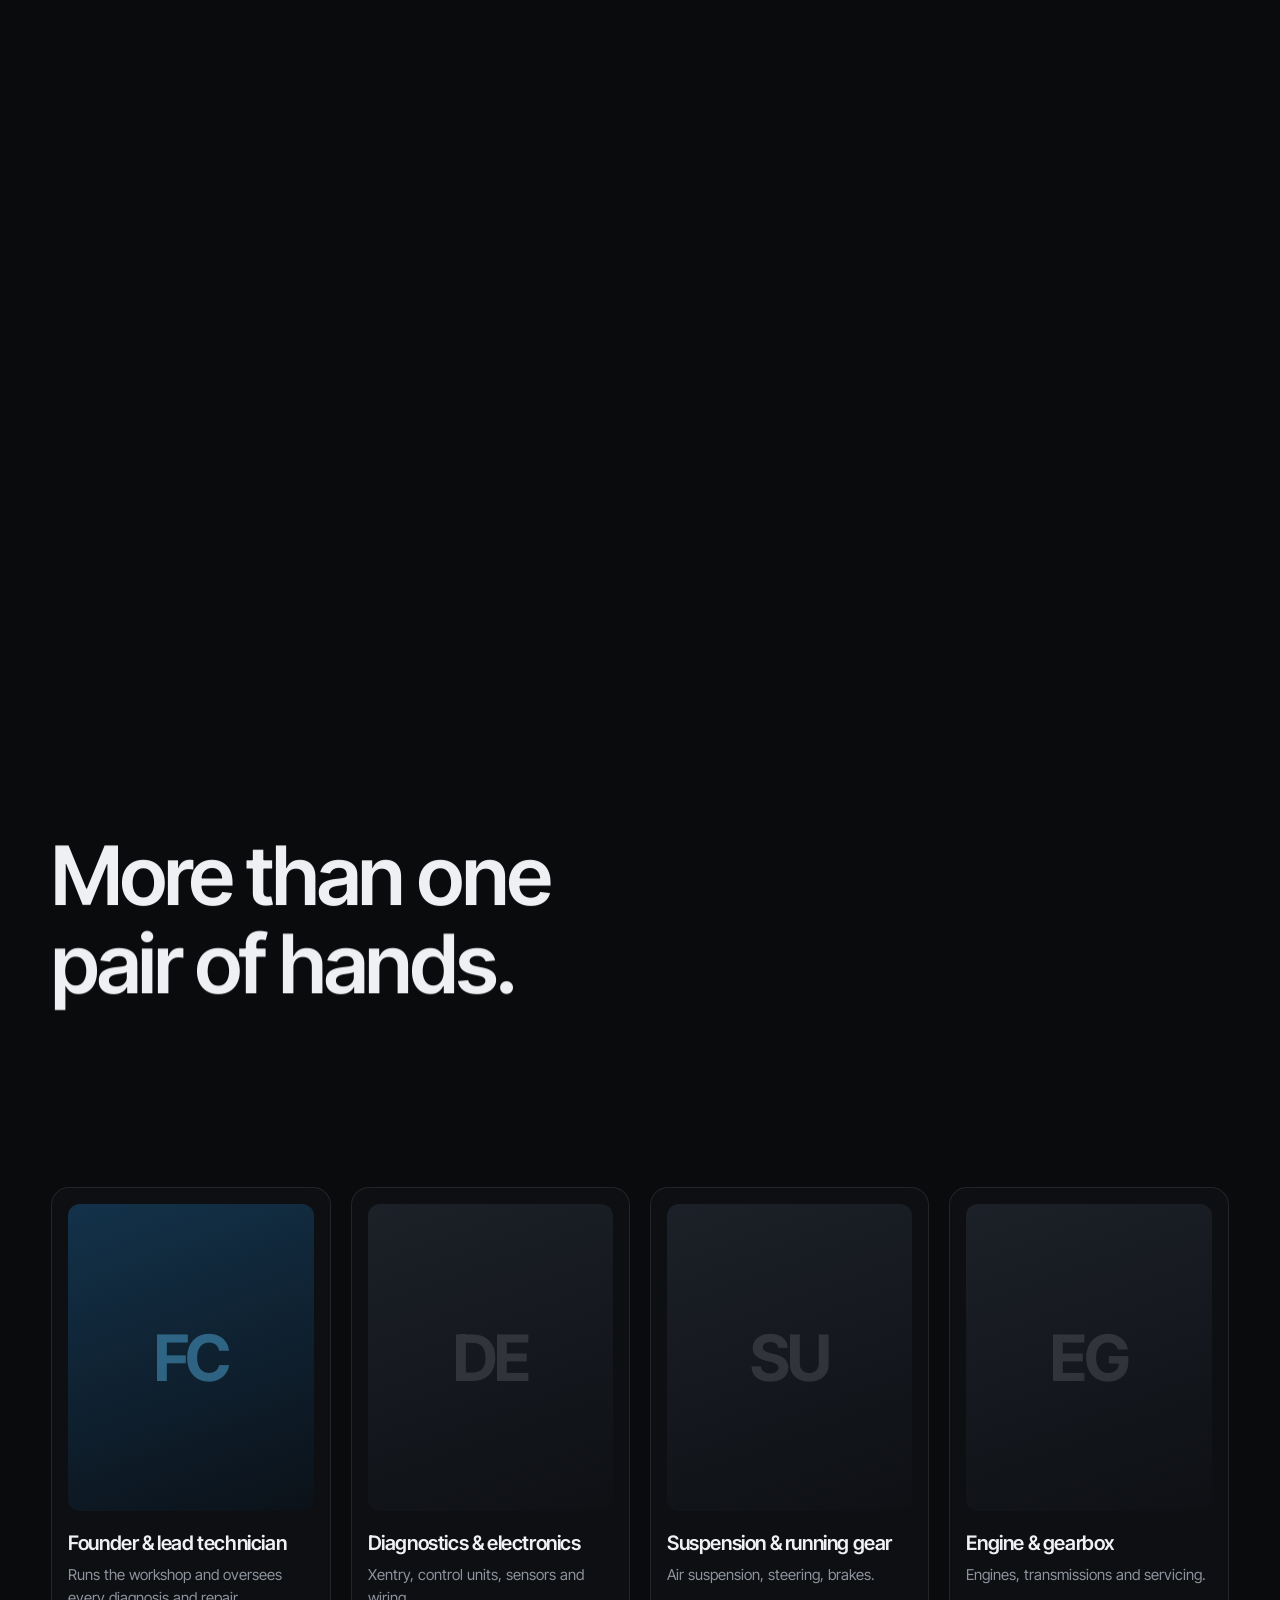
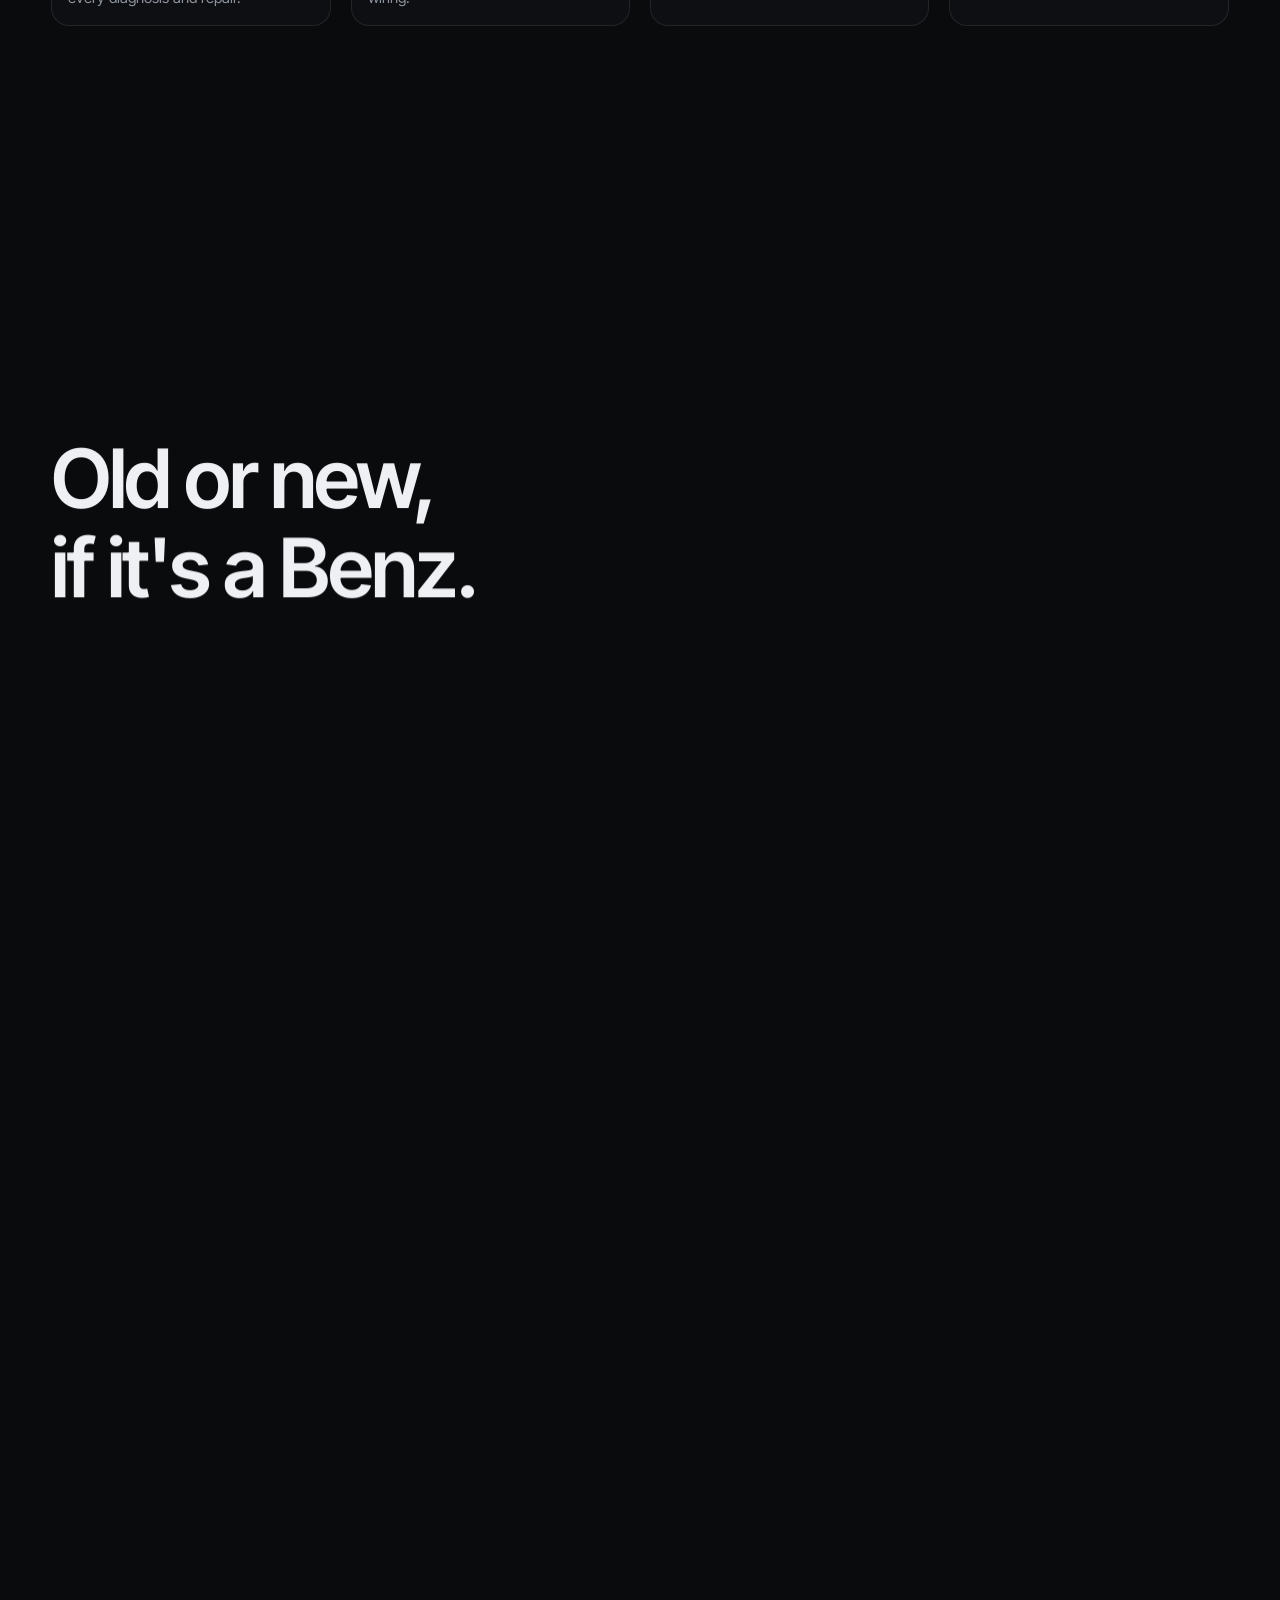
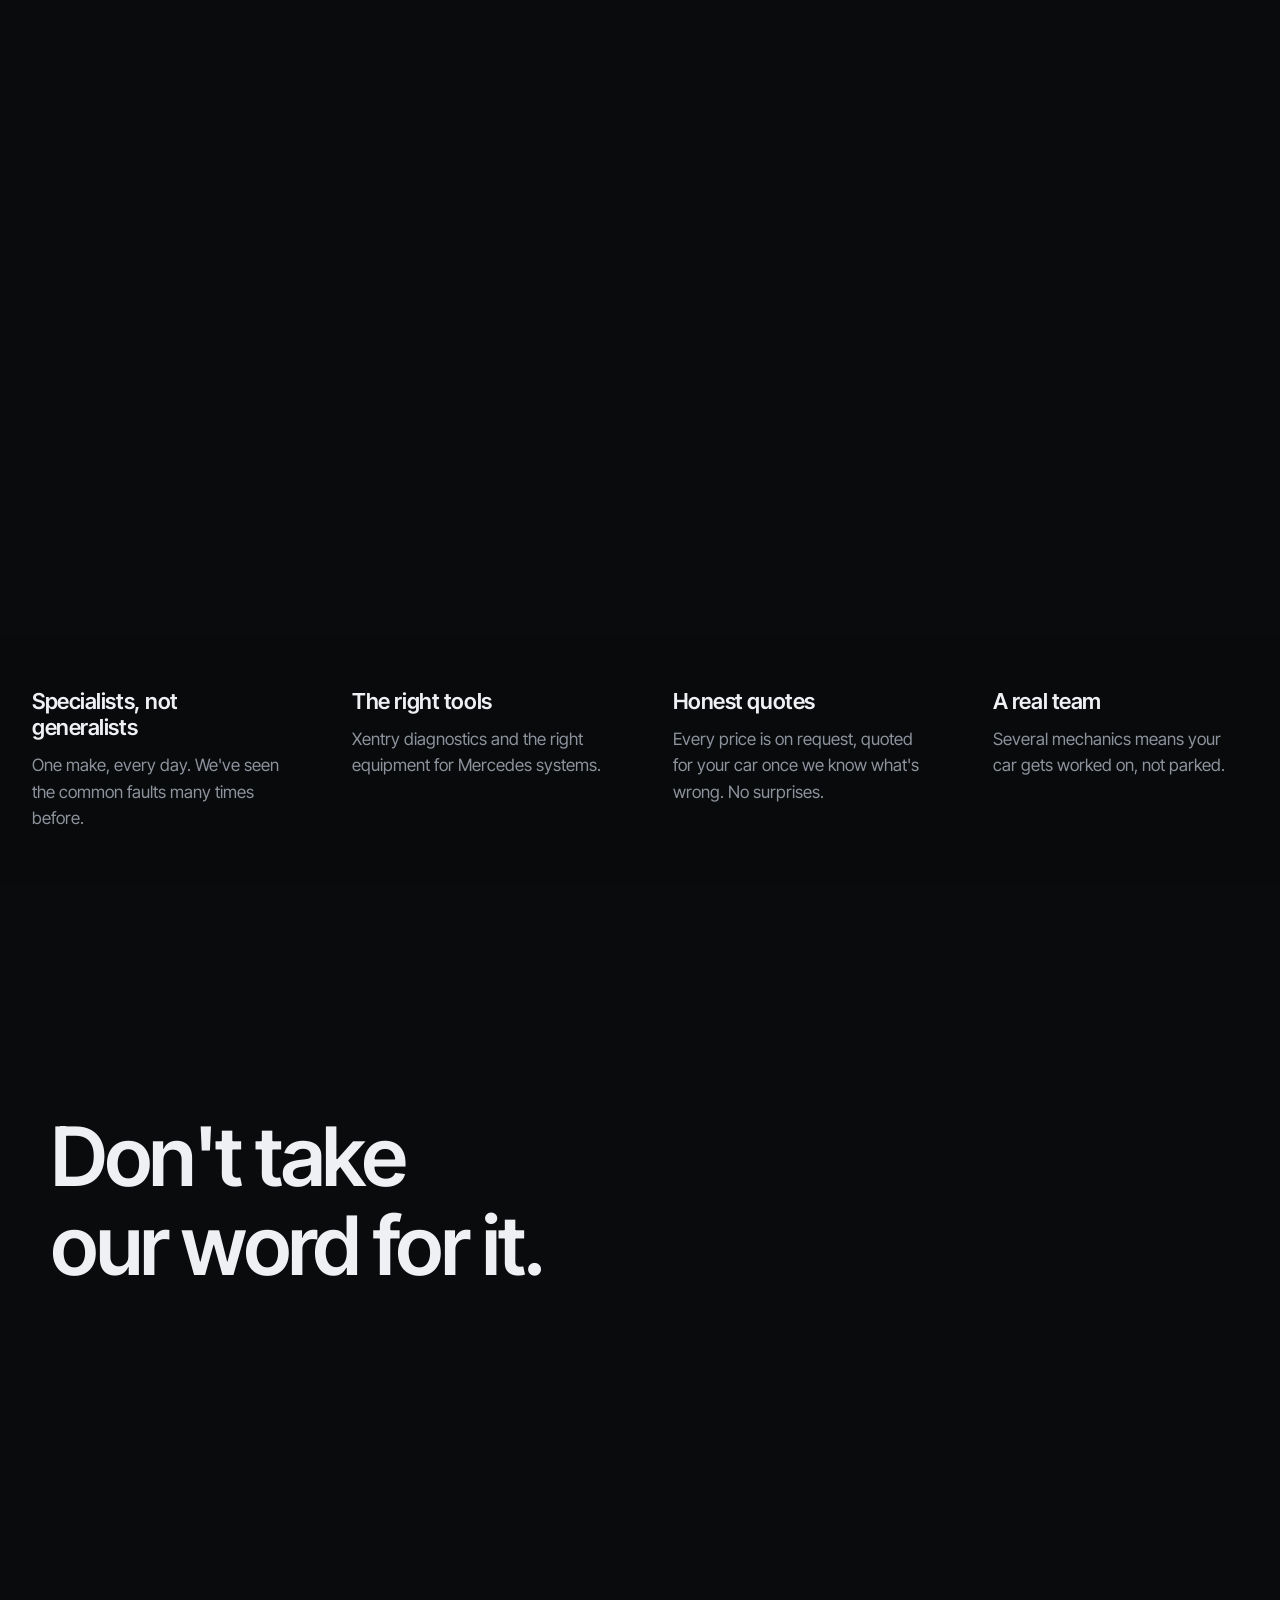
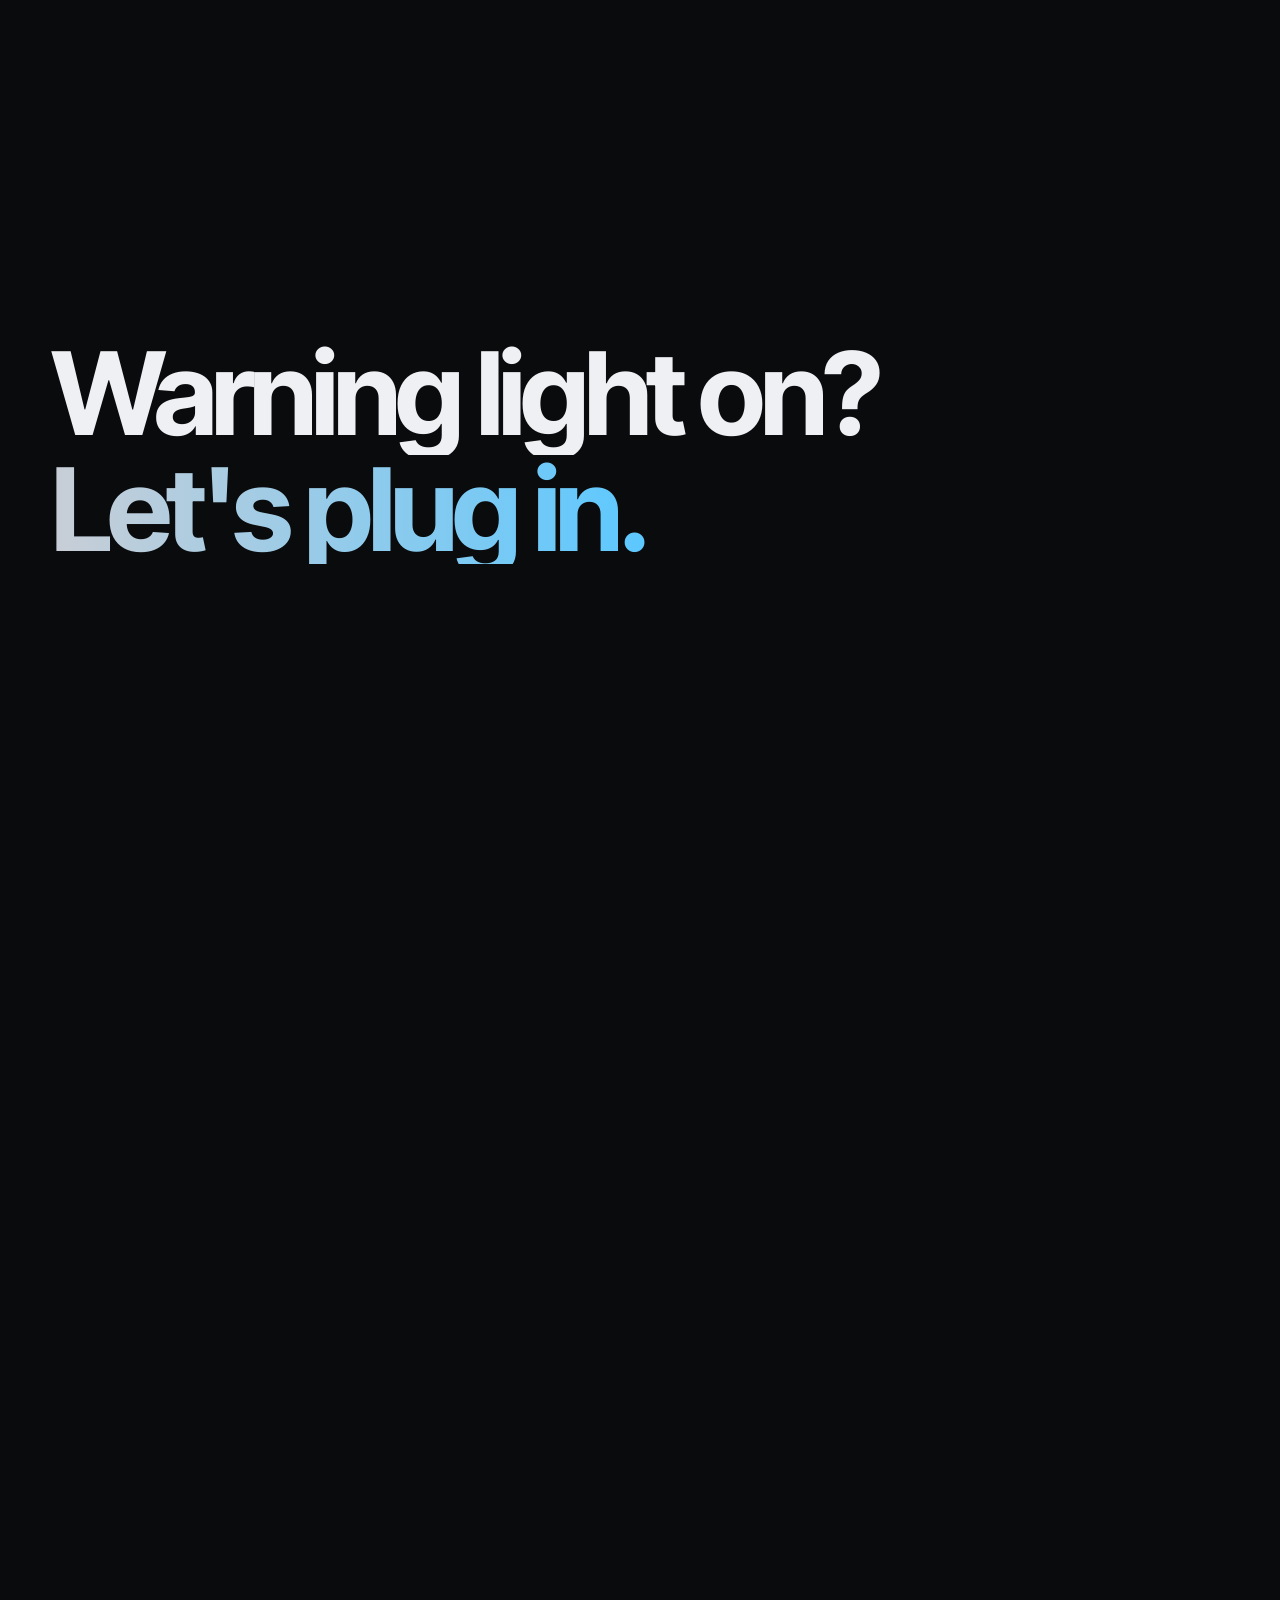
==== commit c1198040: "Add scroll-blended photo backgrounds for every section Eleven Wikimedia Commons photos (CC0 / CC BY " ====
--- a/index.html
+++ b/index.html
@@ -52,7 +52,7 @@
     <div class="bg" data-scene="hero" data-tone="cool" style="--pos: 60% 55%; --bright: 0.4"><img alt="" src="assets/img/bg/hero-1920.webp" srcset="assets/img/bg/hero-960.webp 960w, assets/img/bg/hero-1920.webp 1920w" sizes="100vw" fetchpriority="high" decoding="async"></div>
     <div class="bg" data-scene="engine" data-tone="neutral" style="--pos: 50% 50%; --bright: 0.27"><img alt="" data-src="assets/img/bg/engine-1920.webp" data-srcset="assets/img/bg/engine-960.webp 960w, assets/img/bg/engine-1920.webp 1920w" sizes="100vw" decoding="async"></div>
     <div class="bg" data-scene="tools" data-tone="warm" style="--pos: 50% 40%; --bright: 0.3"><img alt="" data-src="assets/img/bg/tools-1920.webp" data-srcset="assets/img/bg/tools-960.webp 960w, assets/img/bg/tools-1920.webp 1920w" sizes="100vw" decoding="async"></div>
-    <div class="bg" data-scene="lift" data-tone="warm" style="--pos: 50% 30%; --bright: 0.36"><img alt="" data-src="assets/img/bg/lift-1920.webp" data-srcset="assets/img/bg/lift-960.webp 960w, assets/img/bg/lift-1920.webp 1920w" sizes="100vw" decoding="async"></div>
+    <div class="bg" data-scene="lift" data-tone="warm" style="--pos: 50% 18%; --bright: 0.46"><img alt="" data-src="assets/img/bg/lift-1920.webp" data-srcset="assets/img/bg/lift-960.webp 960w, assets/img/bg/lift-1920.webp 1920w" sizes="100vw" decoding="async"></div>
     <div class="bg" data-scene="diag" data-tone="cool" style="--pos: 50% 50%; --bright: 0.34"><img alt="" data-src="assets/img/bg/diag-1920.webp" data-srcset="assets/img/bg/diag-960.webp 960w, assets/img/bg/diag-1920.webp 1920w" sizes="100vw" decoding="async"></div>
     <div class="bg" data-scene="process" data-tone="warm" style="--pos: 50% 45%; --bright: 0.32"><img alt="" data-src="assets/img/bg/process-1920.webp" data-srcset="assets/img/bg/process-960.webp 960w, assets/img/bg/process-1920.webp 1920w" sizes="100vw" decoding="async"></div>
     <div class="bg" data-scene="team" data-tone="warm" style="--pos: 60% 40%; --bright: 0.34"><img alt="" data-src="assets/img/bg/team-1920.webp" data-srcset="assets/img/bg/team-960.webp 960w, assets/img/bg/team-1920.webp 1920w" sizes="100vw" decoding="async"></div>
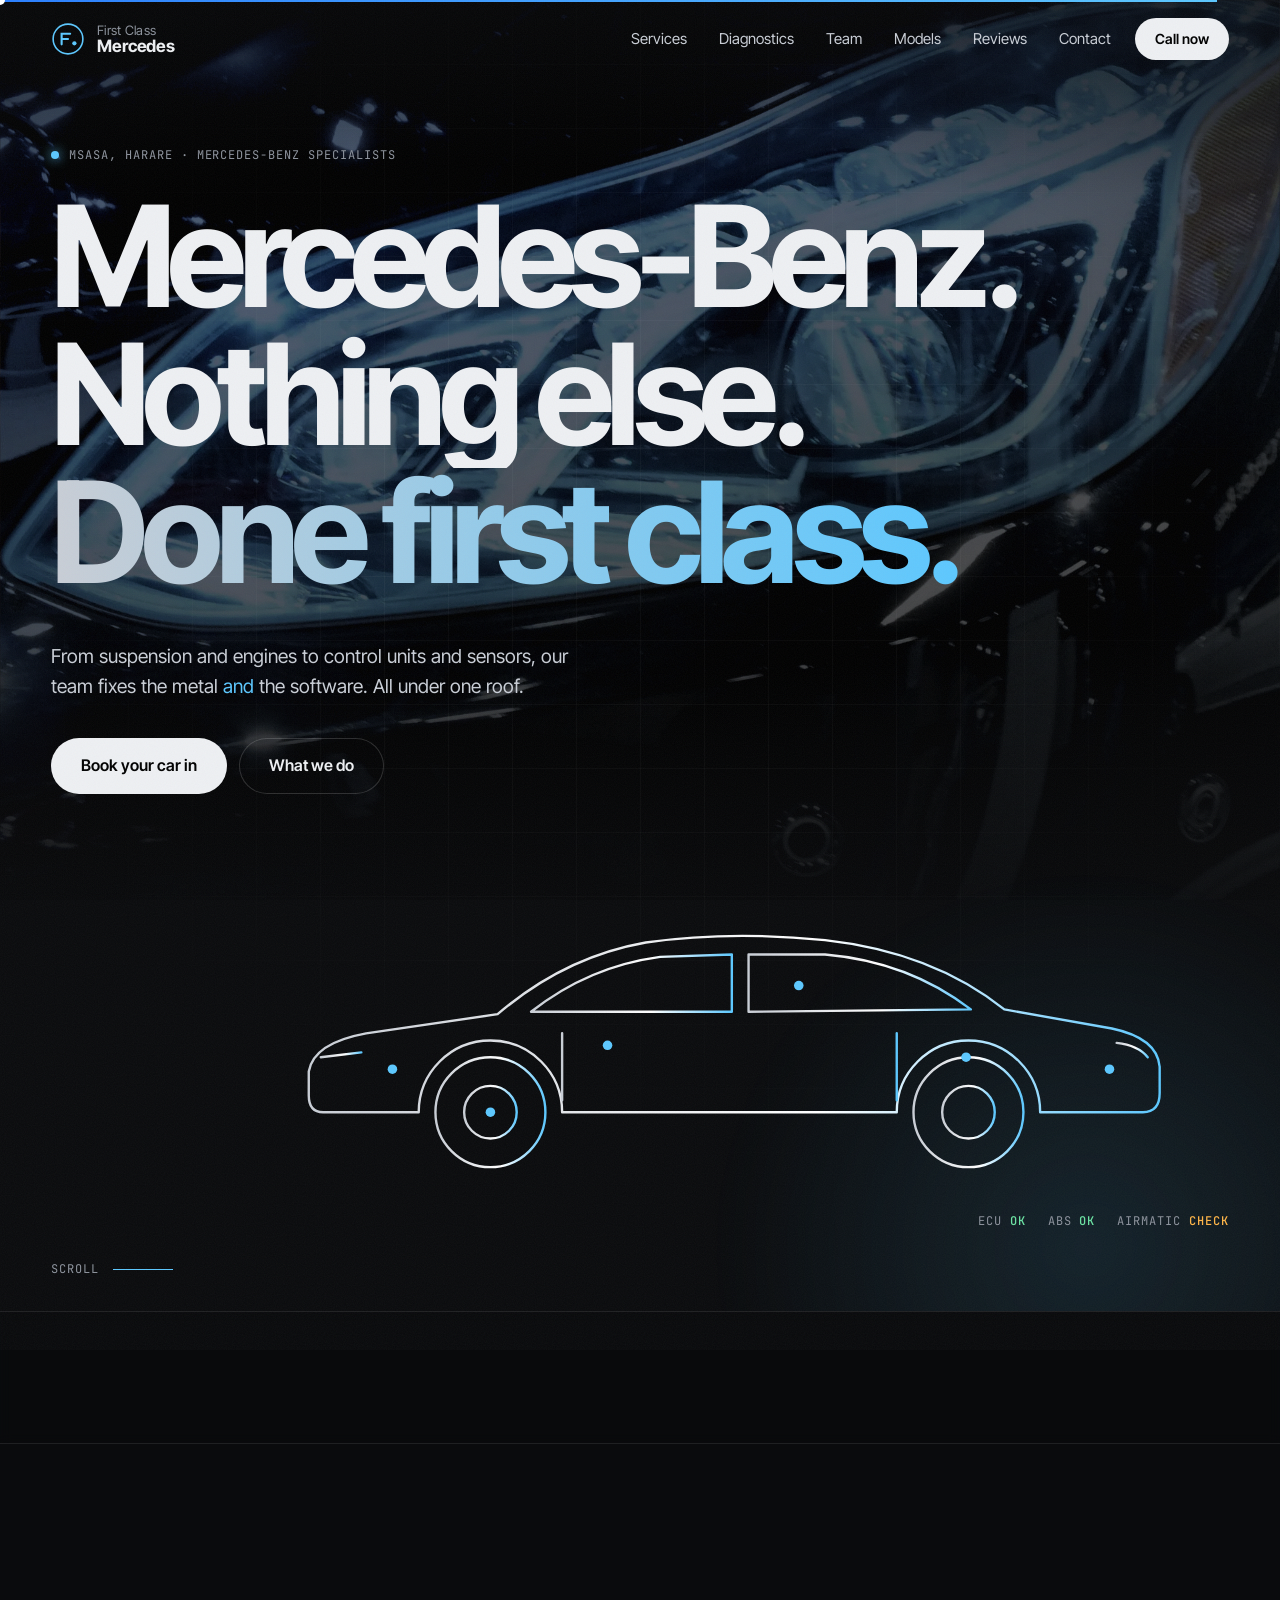
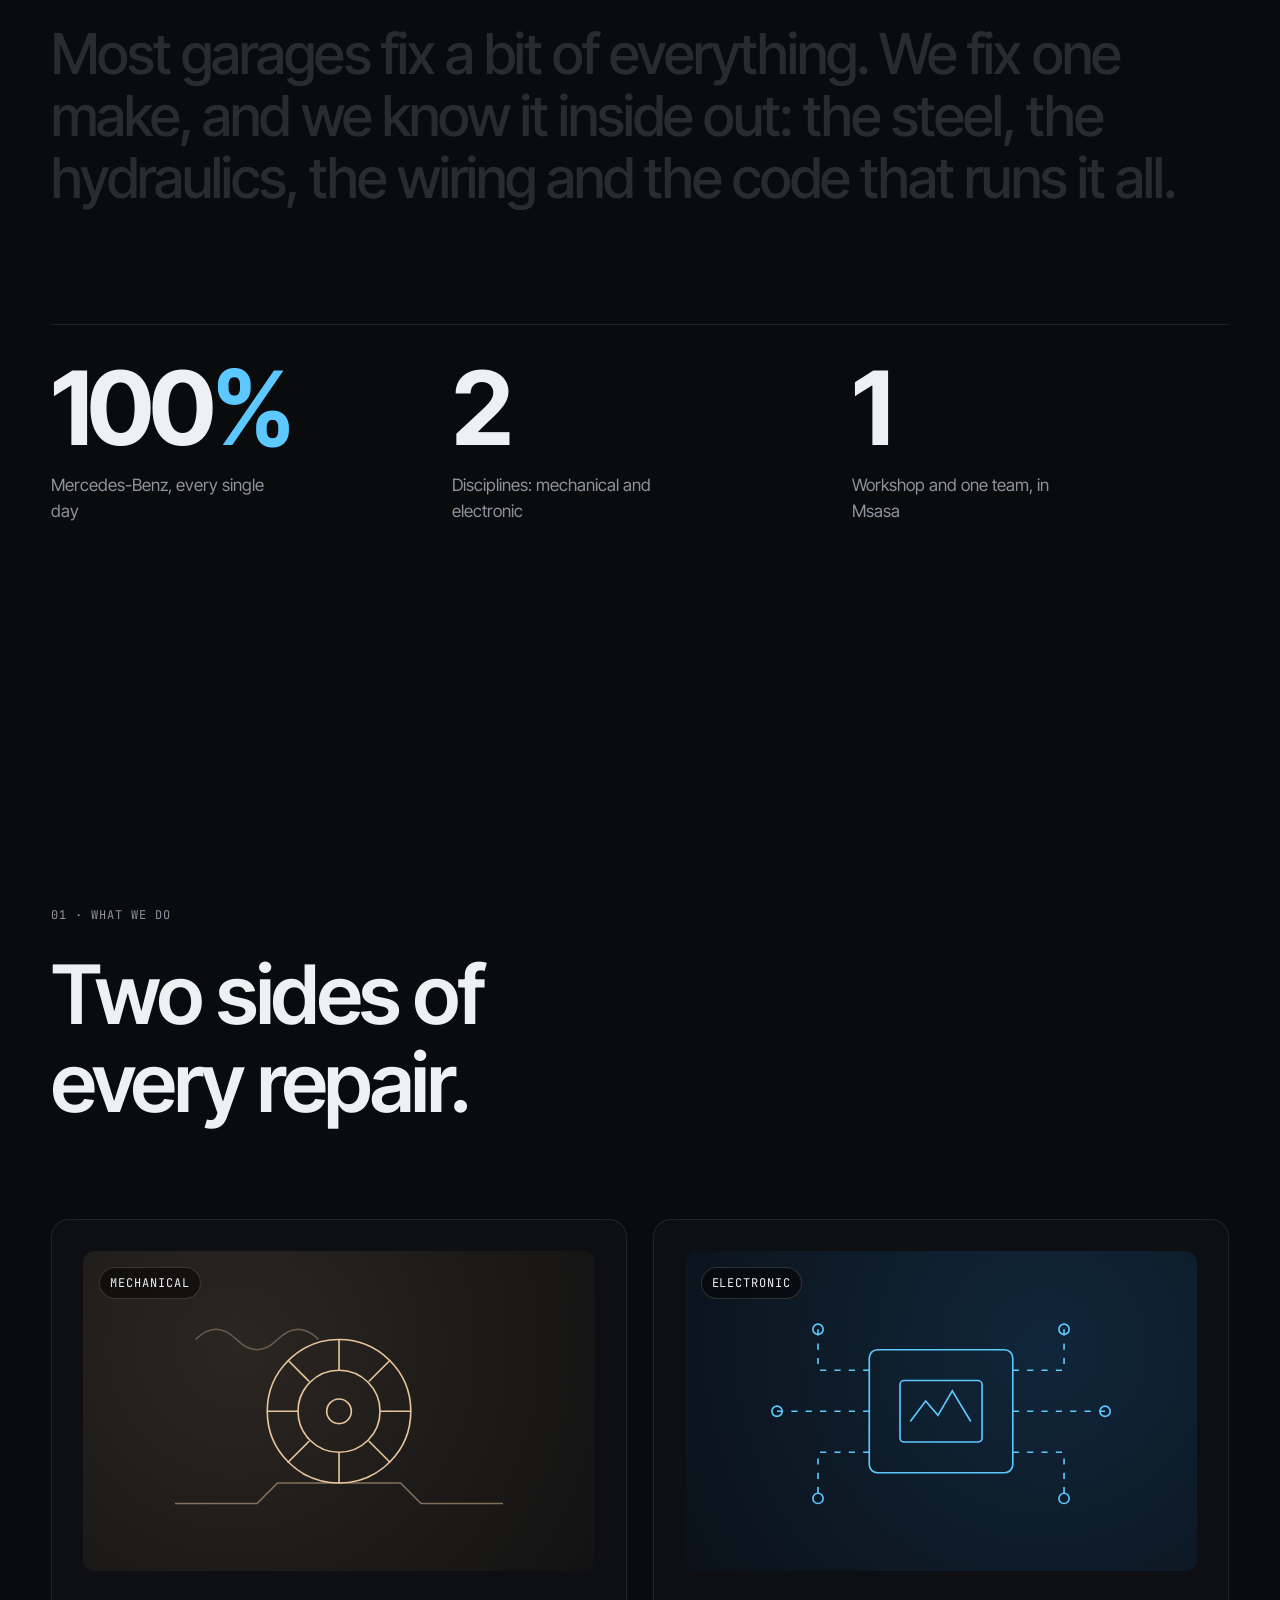
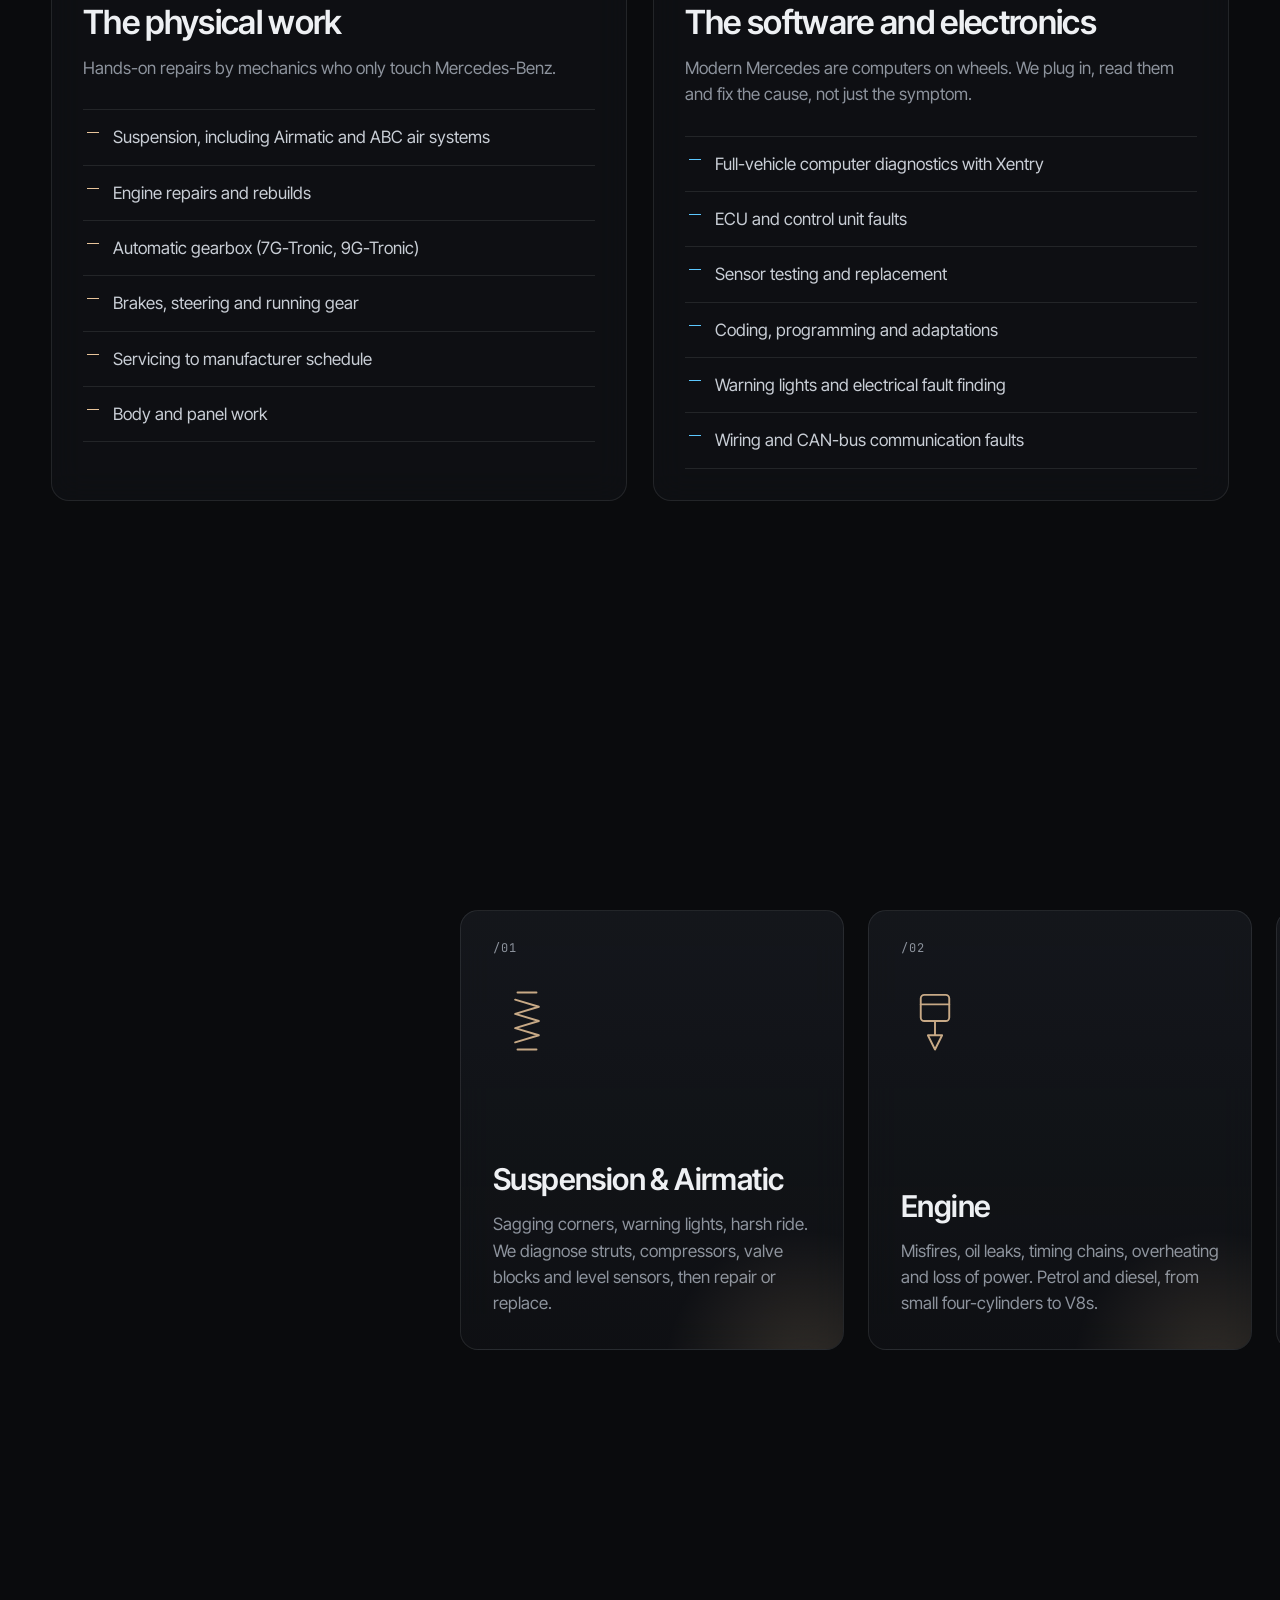
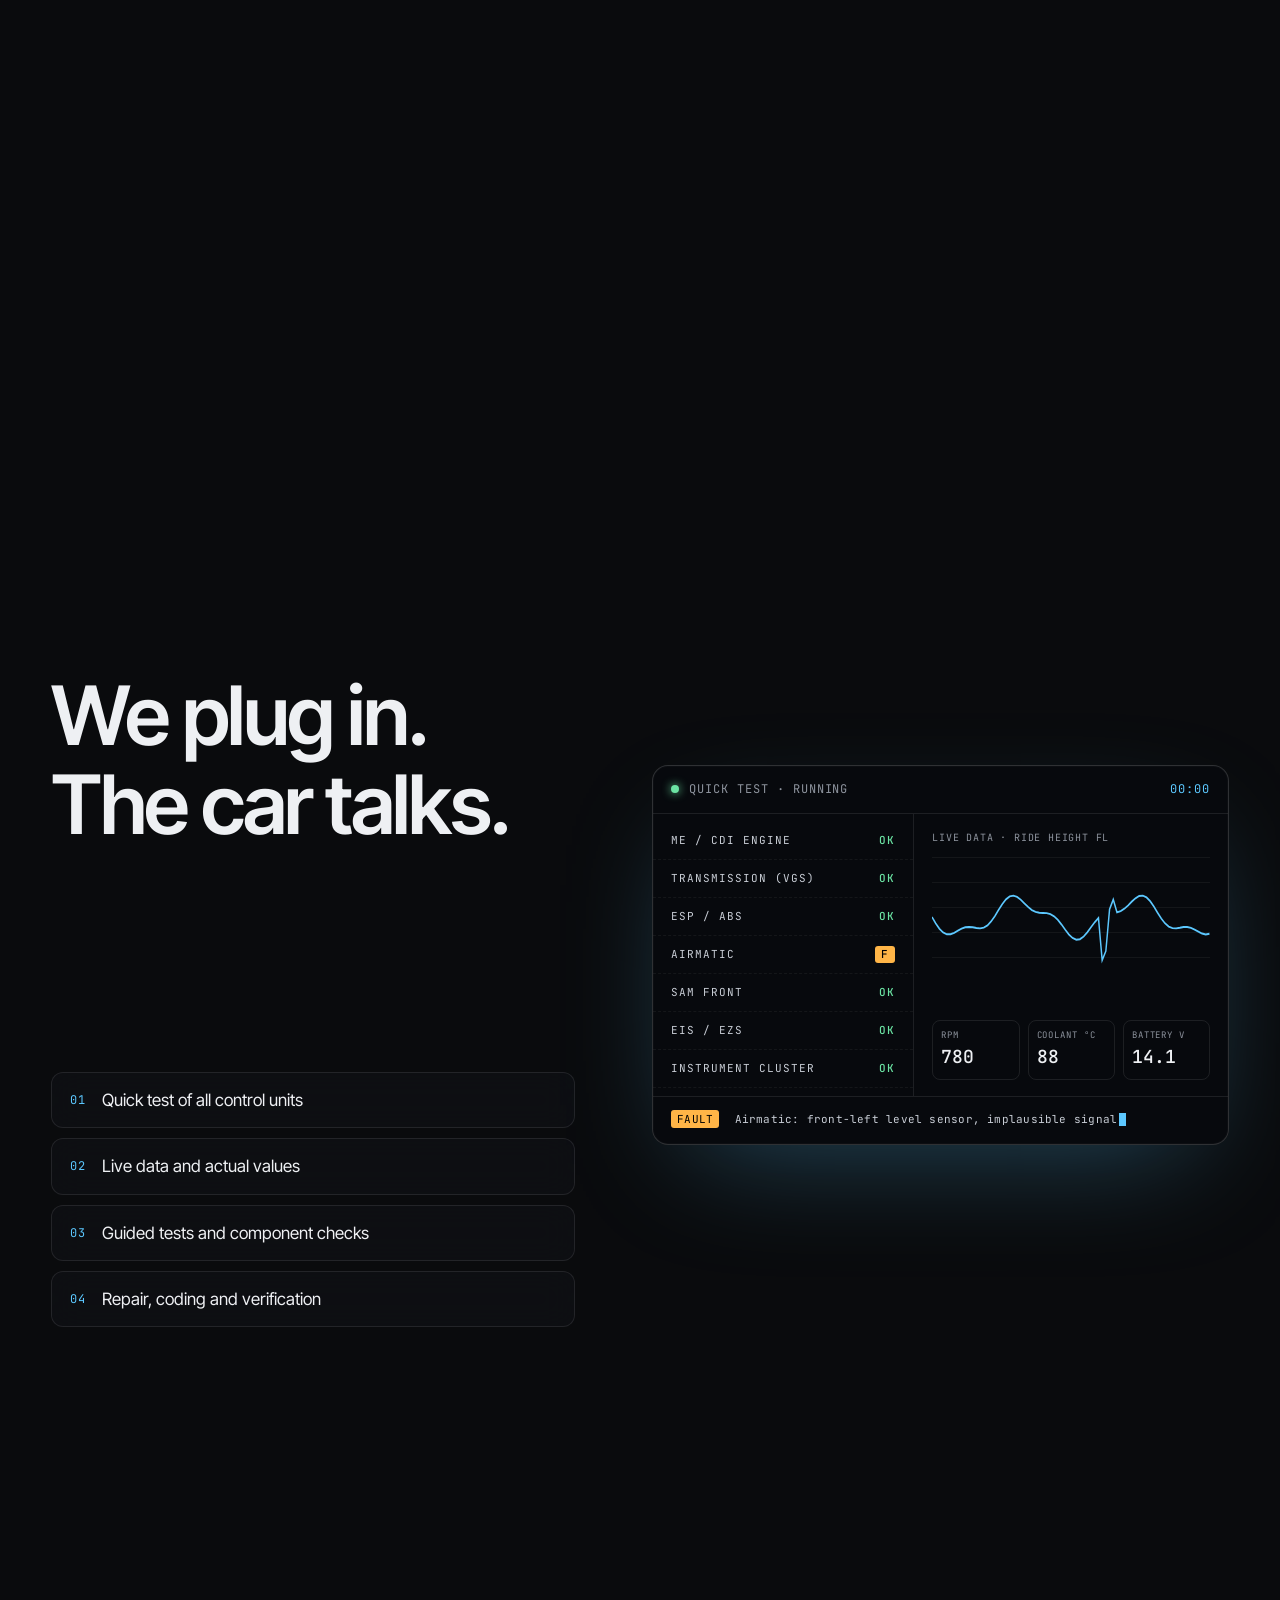
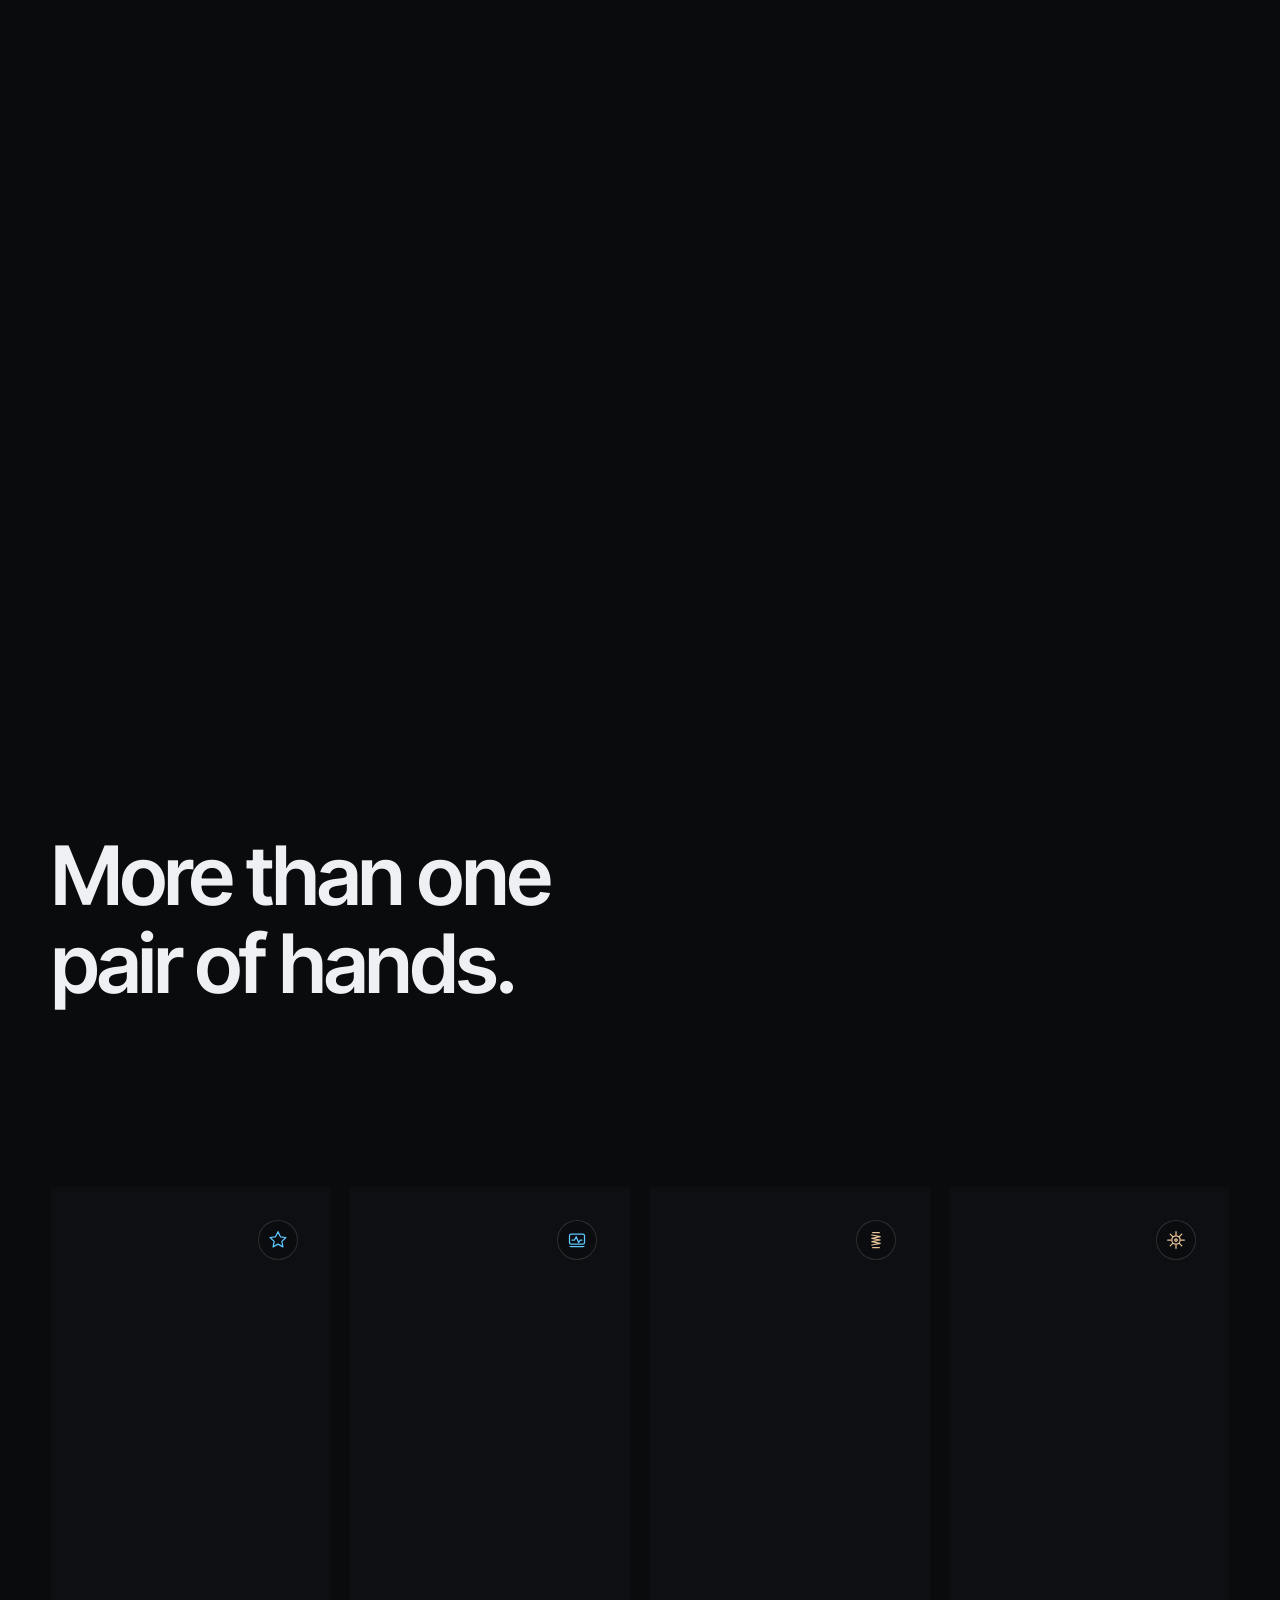
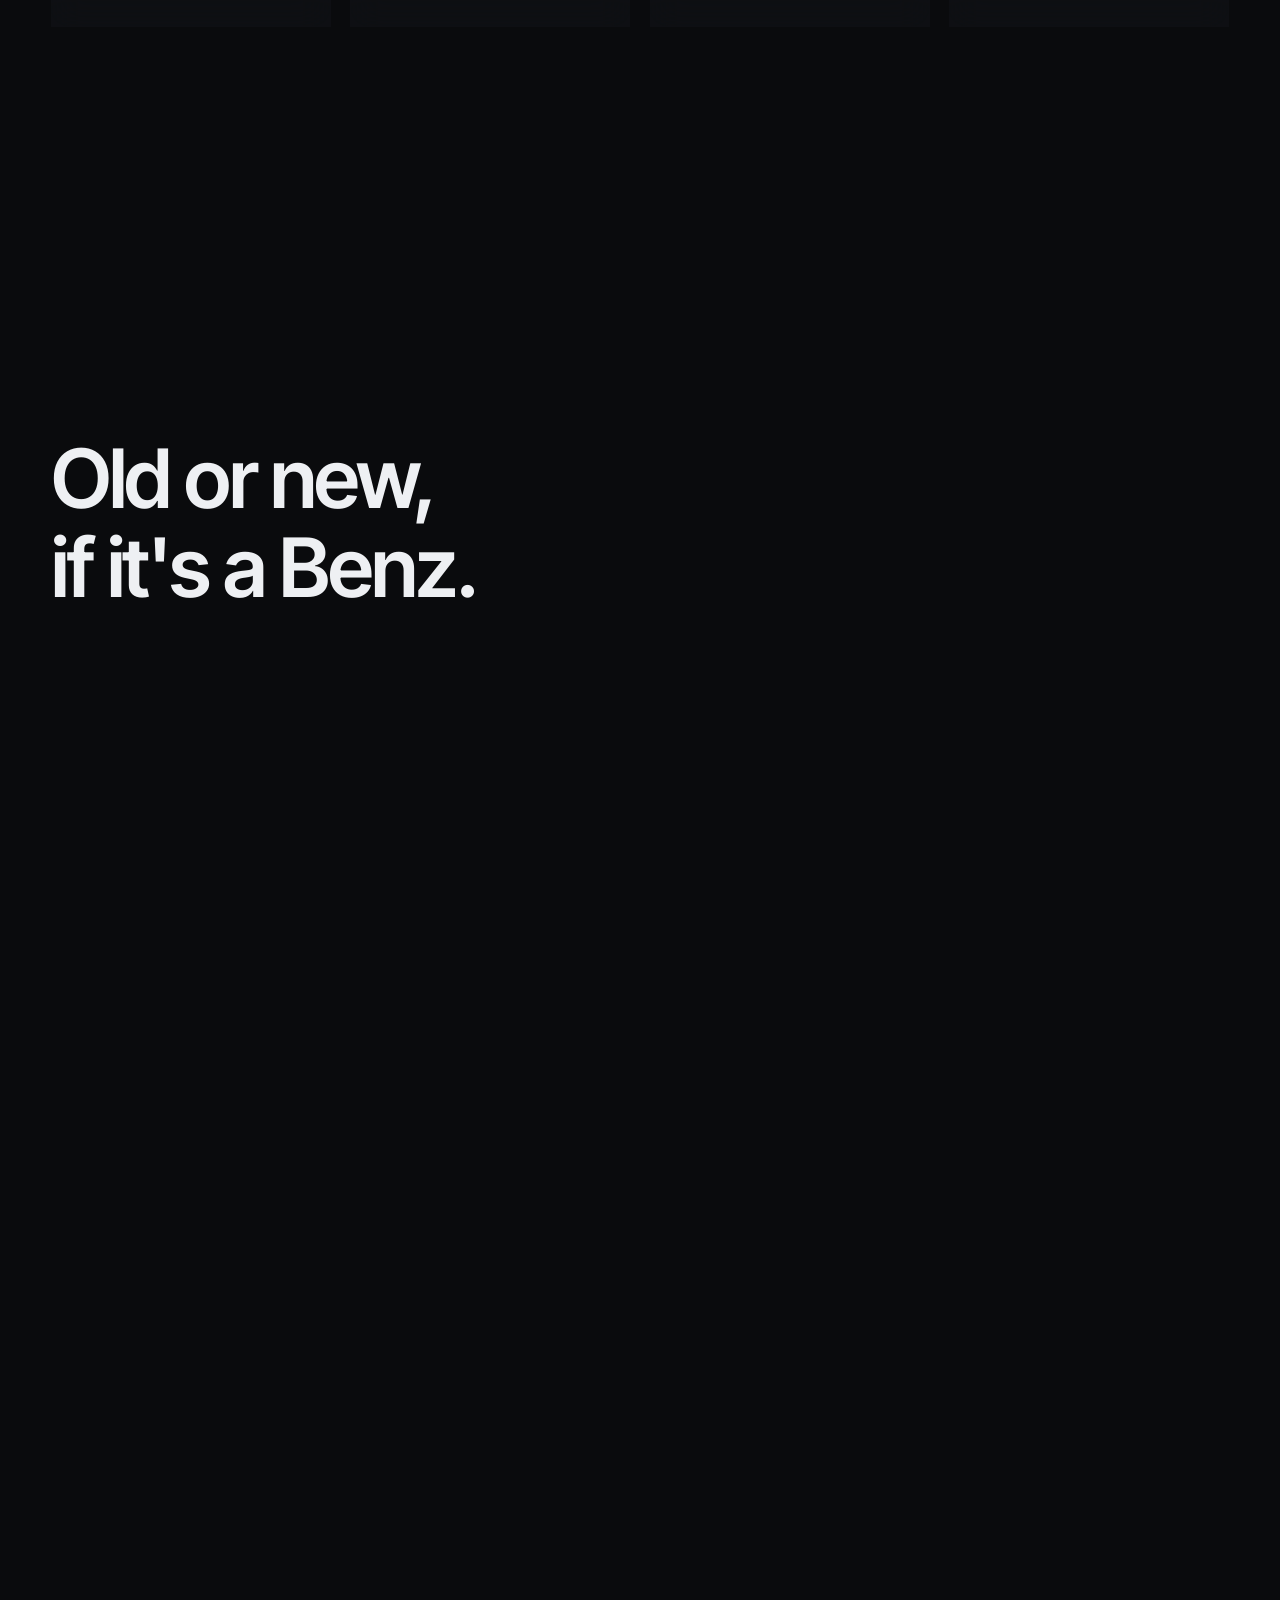
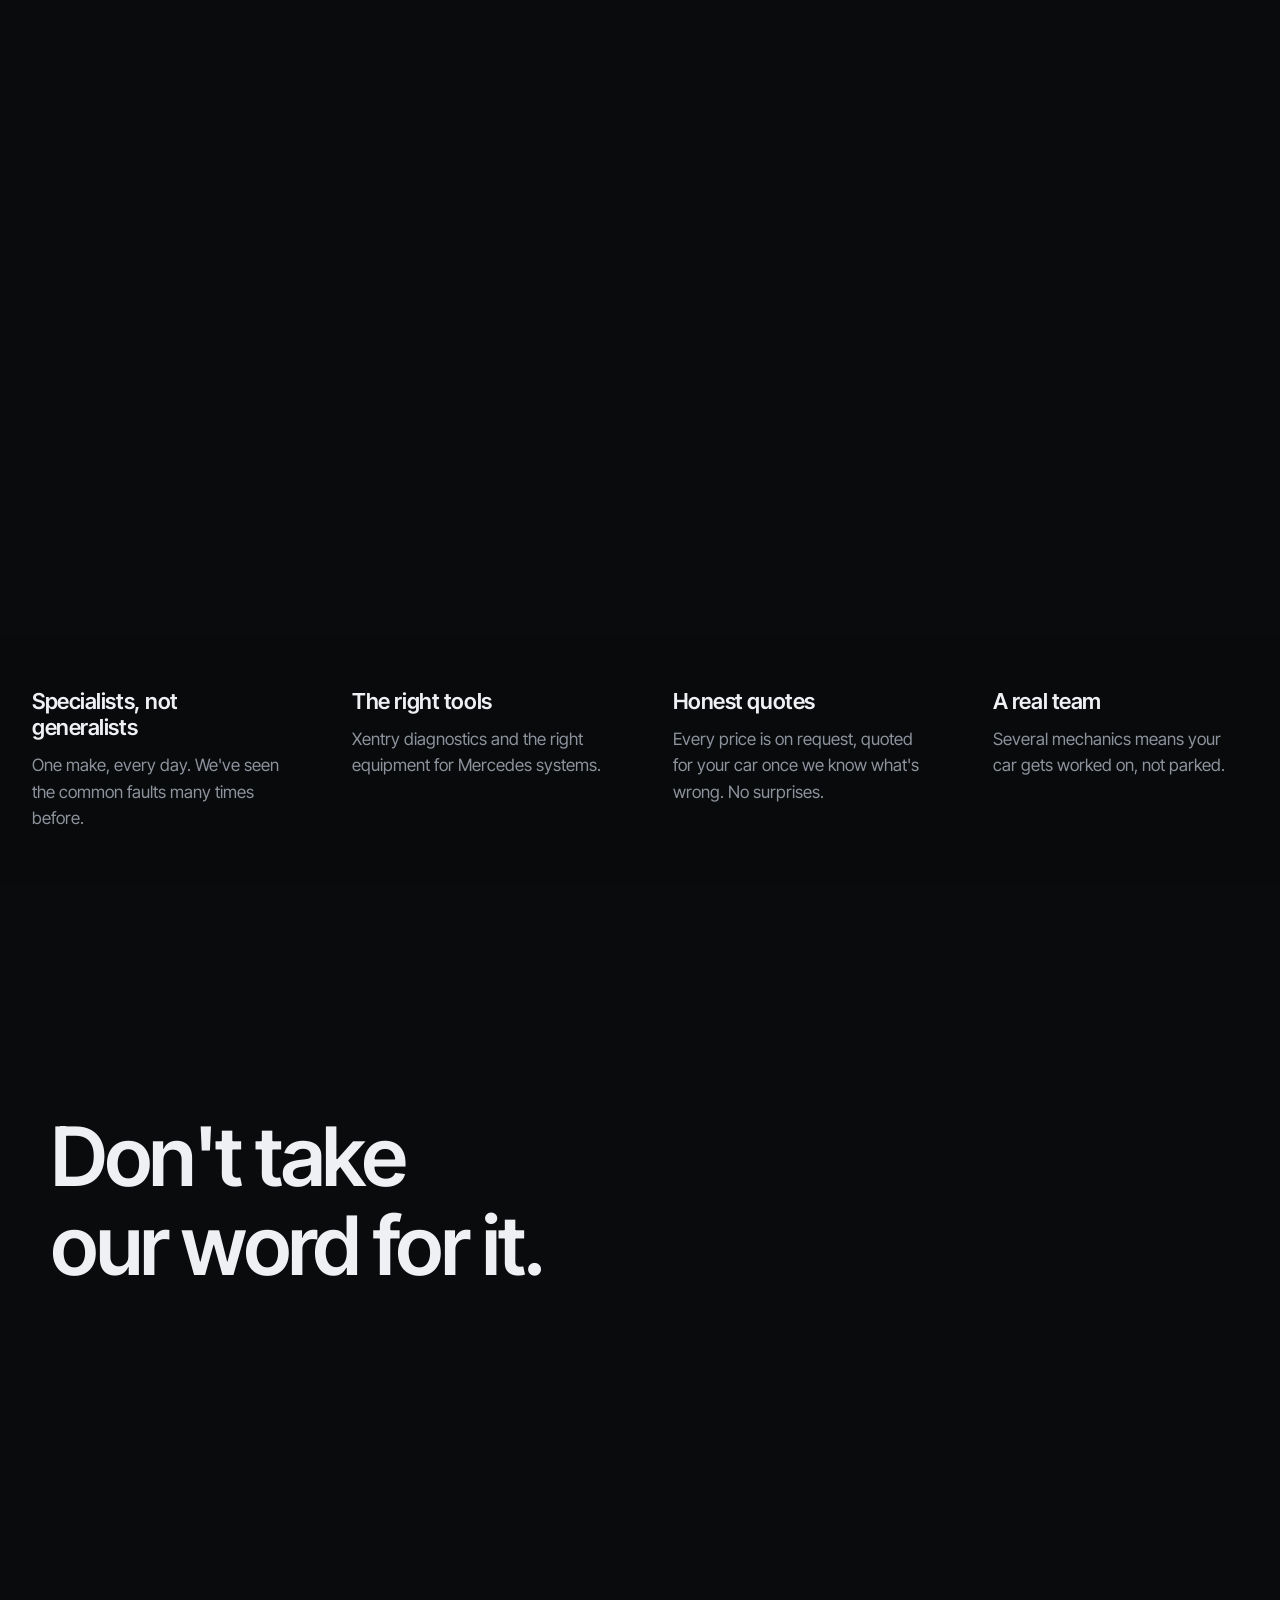
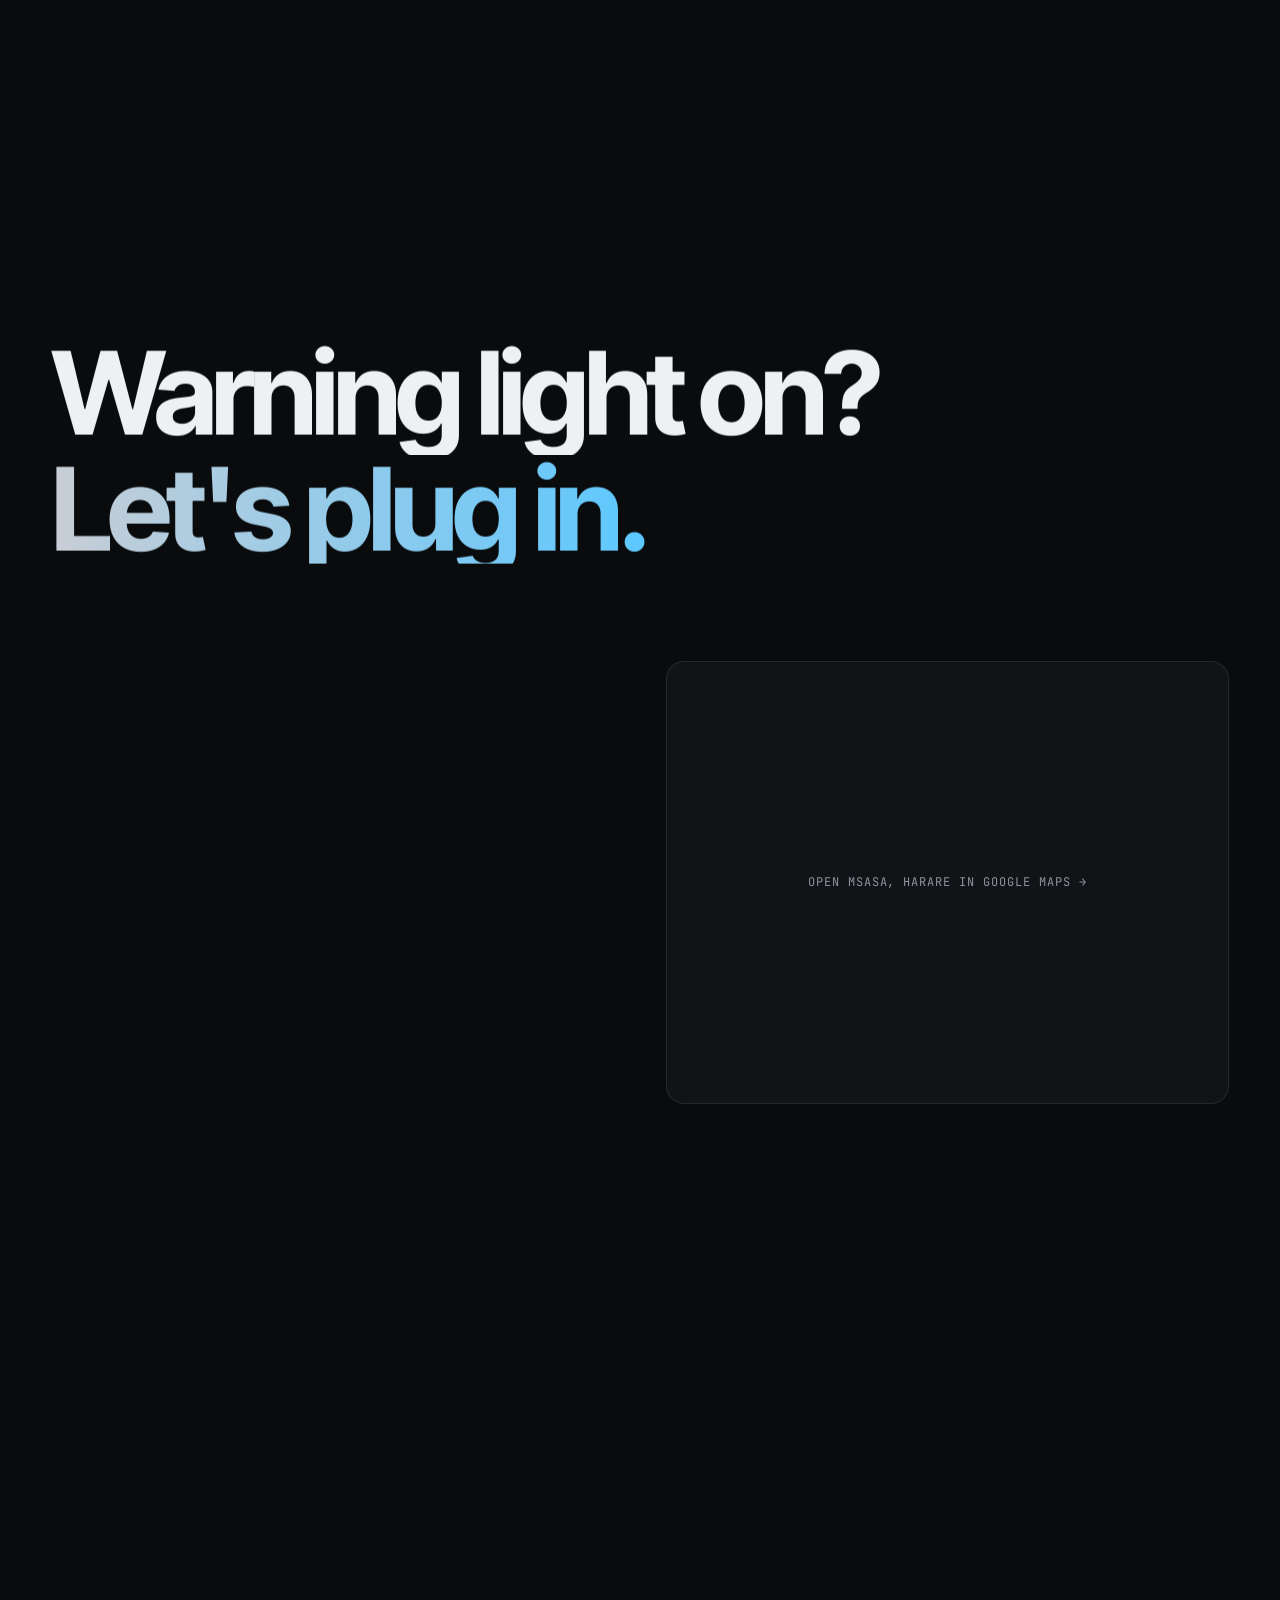
==== commit b57b747d: "Give team cards role photos, icons and motion Each card now shows a photo matching the role (engine " ====
--- a/index.html
+++ b/index.html
@@ -363,19 +363,19 @@
       <div class="team__grid">
         <!-- TODO: replace roles/initials with real names and photos -->
         <article class="member member--lead">
-          <div class="member__photo"><span>FC</span></div>
+          <div class="member__photo"><img src="assets/img/bg/process-960.webp" alt="" loading="lazy" decoding="async" style="object-position: 50% 45%"><svg class="member__icon" viewBox="0 0 24 24" aria-hidden="true"><g fill="none" stroke="currentColor" stroke-width="1.5" stroke-linecap="round" stroke-linejoin="round"><path d="M12 2l2.9 6.2 6.6.8-4.9 4.6 1.3 6.6L12 17l-5.9 3.2 1.3-6.6L2.5 9l6.6-.8z"/></g></svg><span class="member__mono" aria-hidden="true">FC</span></div>
           <div><h3>Founder &amp; lead technician</h3><p>Runs the workshop and oversees every diagnosis and repair.</p></div>
         </article>
         <article class="member">
-          <div class="member__photo"><span>DE</span></div>
+          <div class="member__photo"><img src="assets/img/bg/diag-960.webp" alt="" loading="lazy" decoding="async" style="object-position: 45% 50%"><svg class="member__icon" viewBox="0 0 24 24" aria-hidden="true"><g fill="none" stroke="currentColor" stroke-width="1.5" stroke-linecap="round" stroke-linejoin="round"><rect x="3" y="5" width="18" height="12" rx="2"/><path d="M2 20h20M6 12h3l2-4 3 7 2-3h2"/></g></svg><span class="member__mono" aria-hidden="true">DE</span></div>
           <div><h3>Diagnostics &amp; electronics</h3><p>Xentry, control units, sensors and wiring.</p></div>
         </article>
         <article class="member">
-          <div class="member__photo"><span>SU</span></div>
+          <div class="member__photo"><img src="assets/img/bg/lift-960.webp" alt="" loading="lazy" decoding="async" style="object-position: 50% 18%"><svg class="member__icon" viewBox="0 0 24 24" aria-hidden="true"><g fill="none" stroke="currentColor" stroke-width="1.5" stroke-linecap="round" stroke-linejoin="round"><path d="M8 3h8M8 21h8M7 6l10 2-10 2 10 2-10 2 10 2-10 2"/></g></svg><span class="member__mono" aria-hidden="true">SU</span></div>
           <div><h3>Suspension &amp; running gear</h3><p>Air suspension, steering, brakes.</p></div>
         </article>
         <article class="member">
-          <div class="member__photo"><span>EG</span></div>
+          <div class="member__photo"><img src="assets/img/bg/engine-960.webp" alt="" loading="lazy" decoding="async" style="object-position: 50% 50%"><svg class="member__icon" viewBox="0 0 24 24" aria-hidden="true"><g fill="none" stroke="currentColor" stroke-width="1.5" stroke-linecap="round" stroke-linejoin="round"><circle cx="12" cy="12" r="5"/><circle cx="12" cy="12" r="1.5"/><path d="M12 2v4M12 18v4M2 12h4M18 12h4M5 5l3 3M16 16l3 3M19 5l-3 3M8 16l-3 3"/></g></svg><span class="member__mono" aria-hidden="true">EG</span></div>
           <div><h3>Engine &amp; gearbox</h3><p>Engines, transmissions and servicing.</p></div>
         </article>
       </div>
--- a/assets/css/style.css
+++ b/assets/css/style.css
@@ -487,3 +487,34 @@
 .marquee { background: rgba(10, 11, 13, .35); -webkit-backdrop-filter: blur(6px); backdrop-filter: blur(6px); }
 .footer__big { color: rgba(255, 255, 255, .05); }
 .footer__credits { color: var(--muted); text-decoration: underline; text-underline-offset: 3px; }
+
+/* ---------- team card photos ---------- */
+.member__photo { isolation: isolate; place-items: end start; padding: 18px; }
+.member__photo img {
+  position: absolute; left: 0; top: -6%; width: 100%; height: 112%; object-fit: cover; z-index: -2;
+  filter: grayscale(.4) brightness(.55) contrast(1.1);
+  transition: filter .8s var(--ease);
+}
+.member:hover .member__photo img { filter: grayscale(0) brightness(.72) contrast(1.1); }
+.member__photo::before {
+  content: ""; position: absolute; inset: 0; z-index: -1;
+  background: linear-gradient(180deg, rgba(10, 11, 13, .1) 30%, rgba(10, 11, 13, .85)),
+              linear-gradient(160deg, rgba(232, 163, 90, .22), transparent 55%);
+}
+.member--lead .member__photo::before {
+  background: linear-gradient(180deg, rgba(10, 11, 13, .05) 30%, rgba(10, 11, 13, .85)),
+              linear-gradient(160deg, rgba(92, 200, 255, .3), transparent 60%);
+}
+.member__photo .member__mono {
+  font-size: 44px; color: rgba(255, 255, 255, .92); line-height: 1; letter-spacing: -.04em;
+  text-shadow: 0 4px 24px rgba(0, 0, 0, .5);
+}
+.member--lead .member__photo .member__mono { color: var(--accent); }
+.member__icon {
+  position: absolute; top: 16px; right: 16px; width: 40px; height: 40px; padding: 9px;
+  border-radius: 50%; color: #e8c49a; background: rgba(10, 11, 13, .45);
+  border: 1px solid rgba(255, 255, 255, .14); -webkit-backdrop-filter: blur(8px); backdrop-filter: blur(8px);
+  transition: transform .8s var(--ease);
+}
+.member--lead .member__icon, .member:nth-child(2) .member__icon { color: var(--accent); }
+.member:hover .member__icon { transform: rotate(-12deg) scale(1.08); }
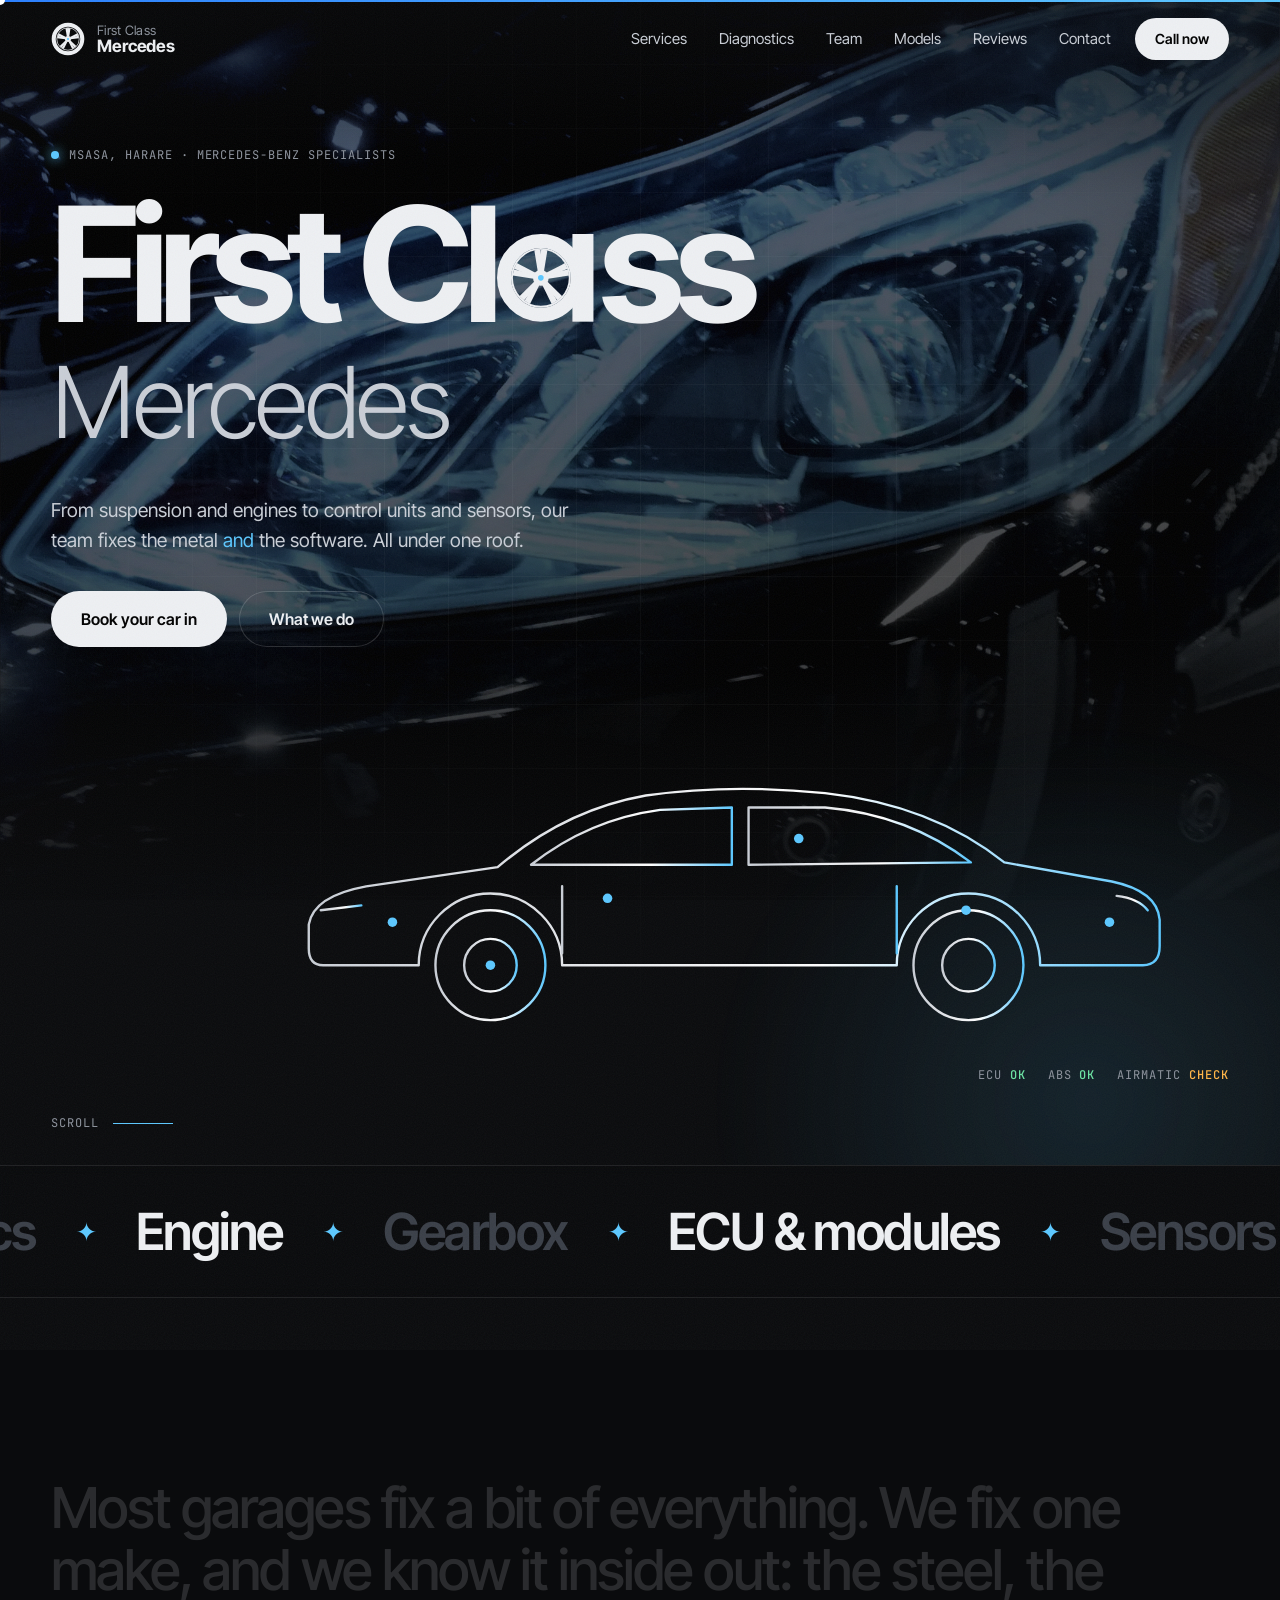
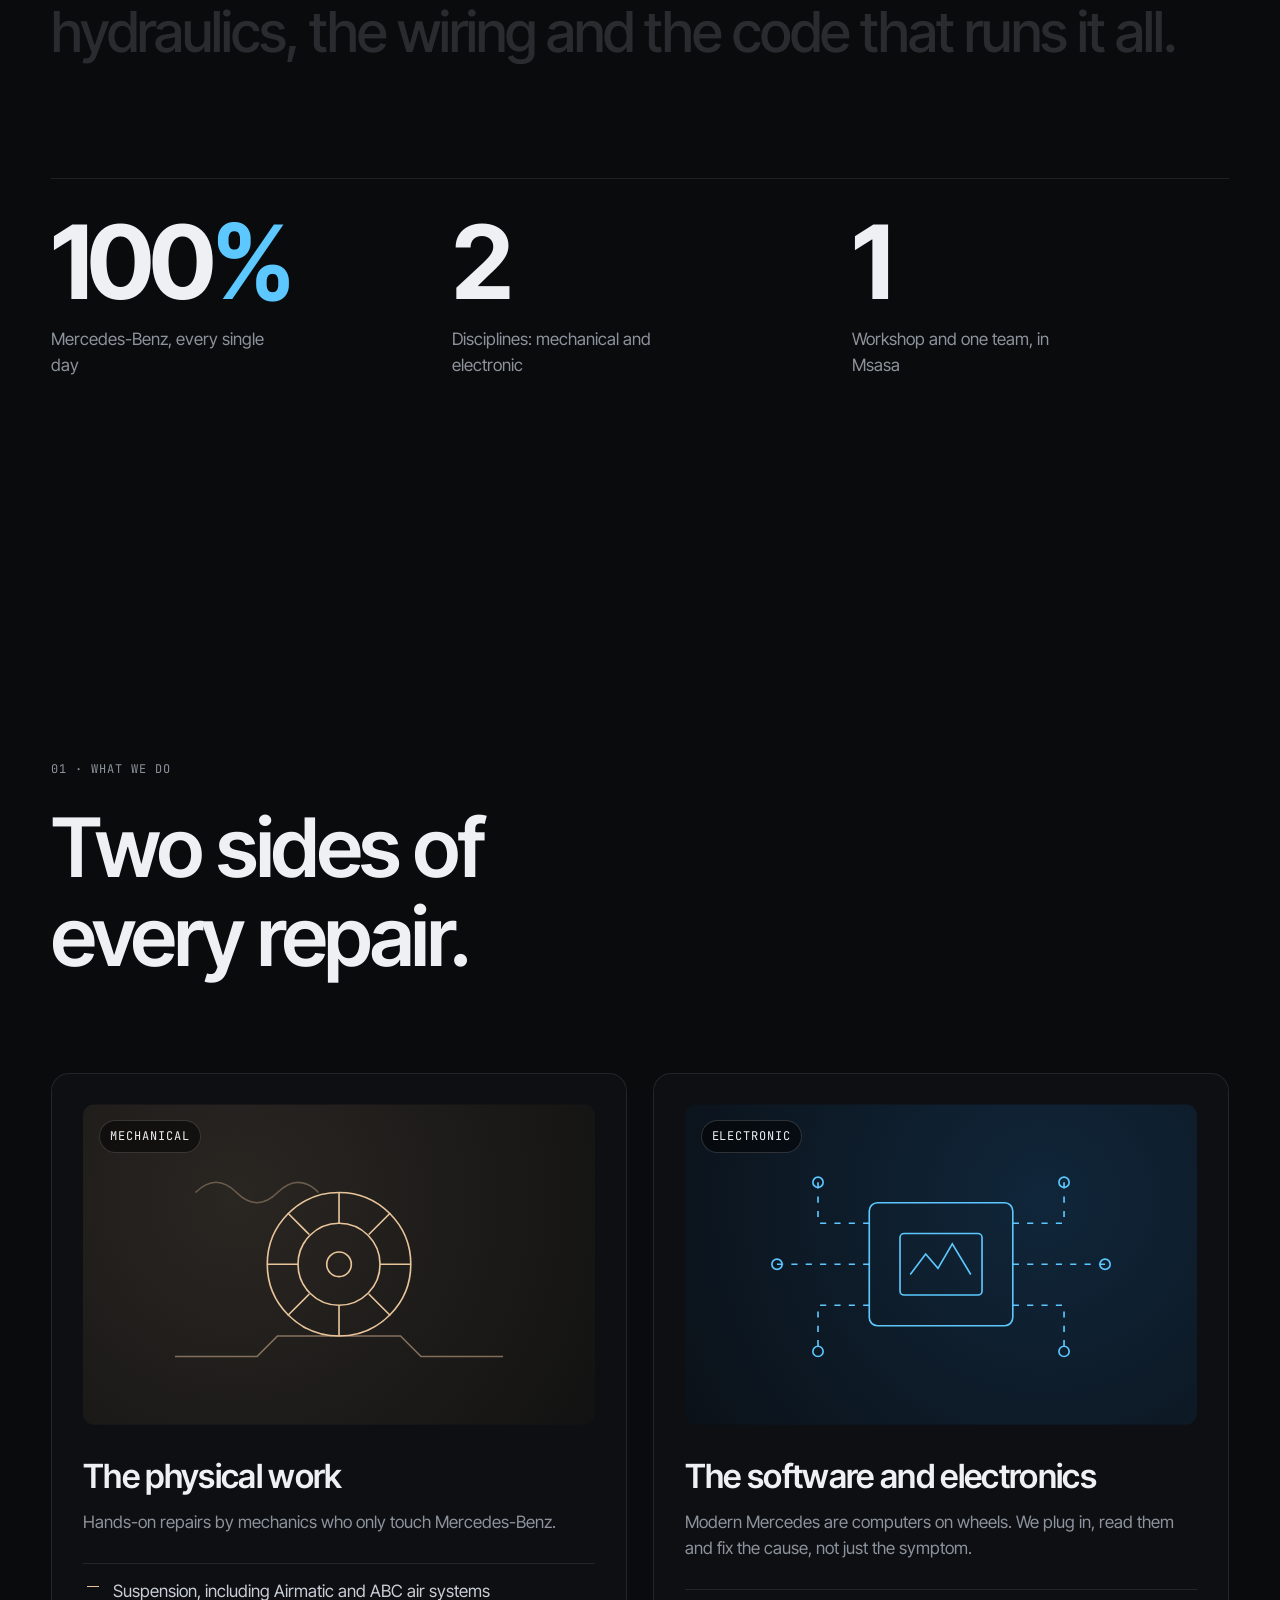
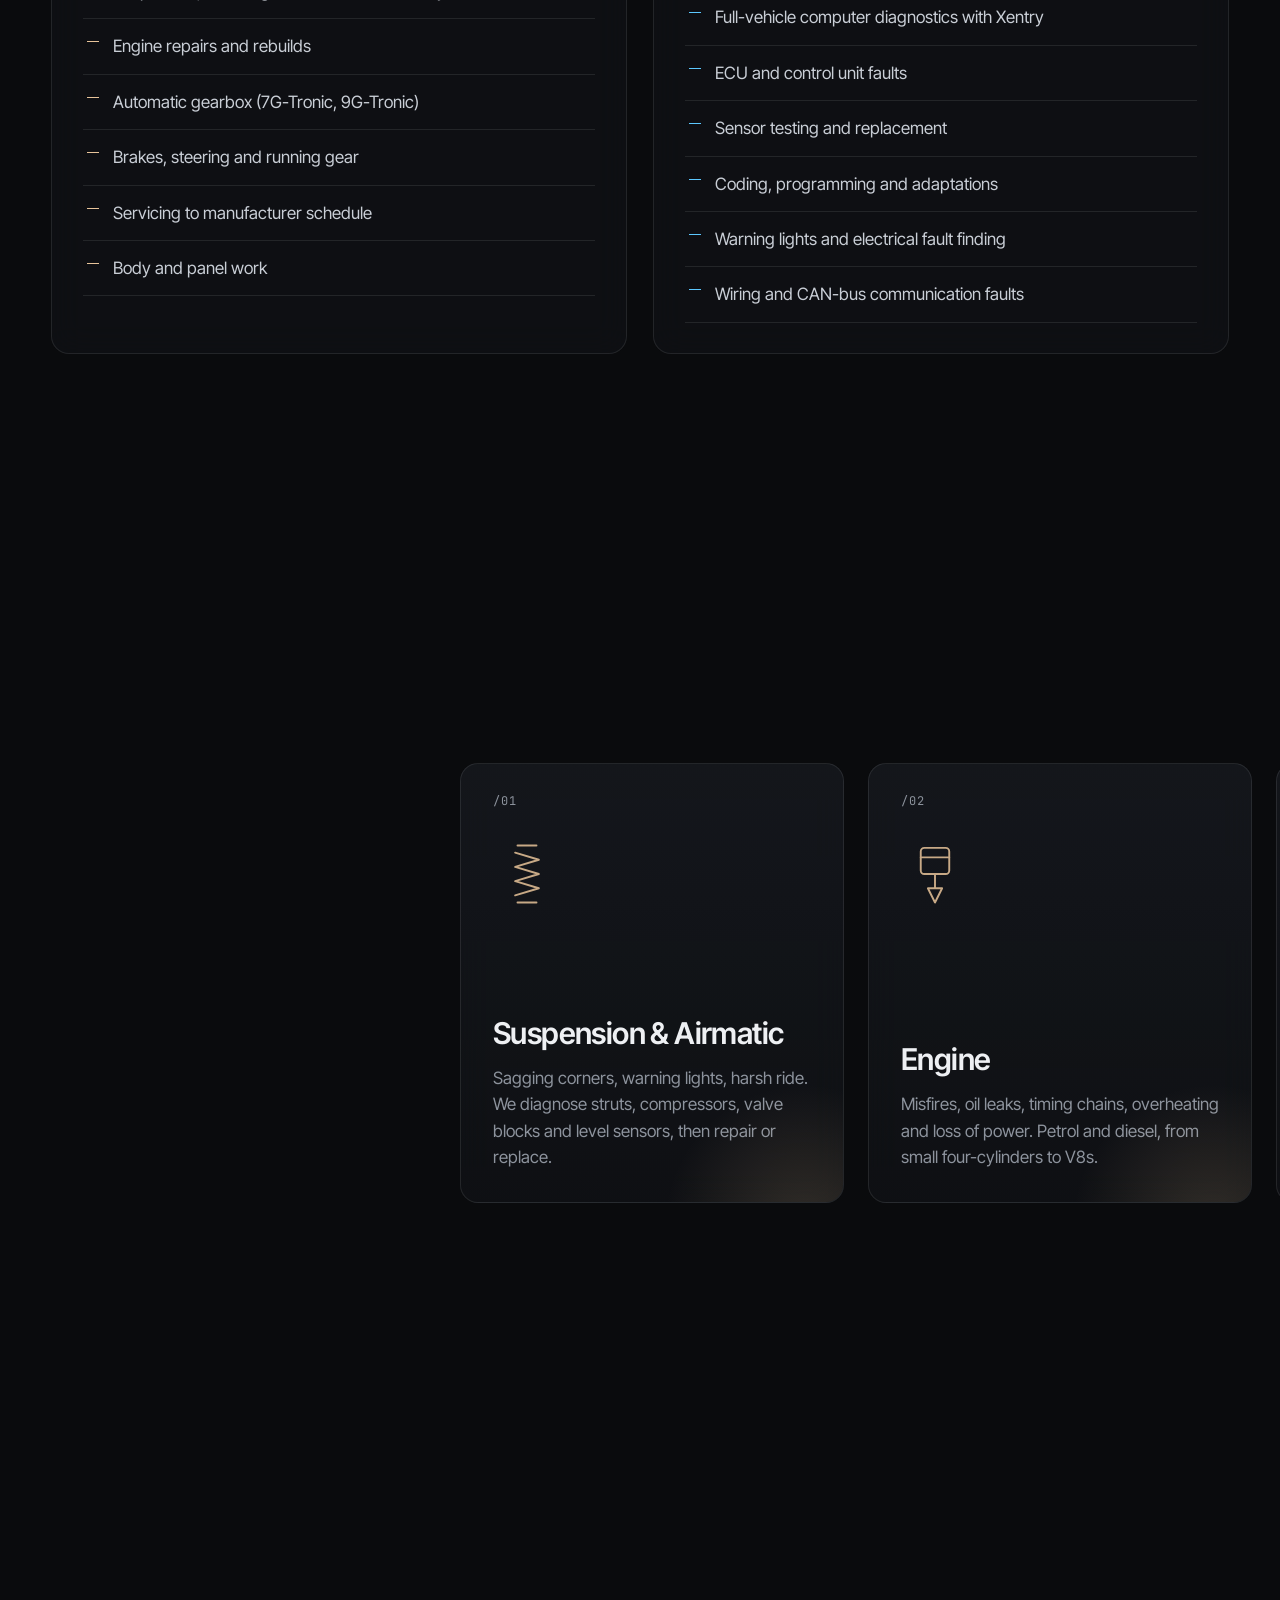
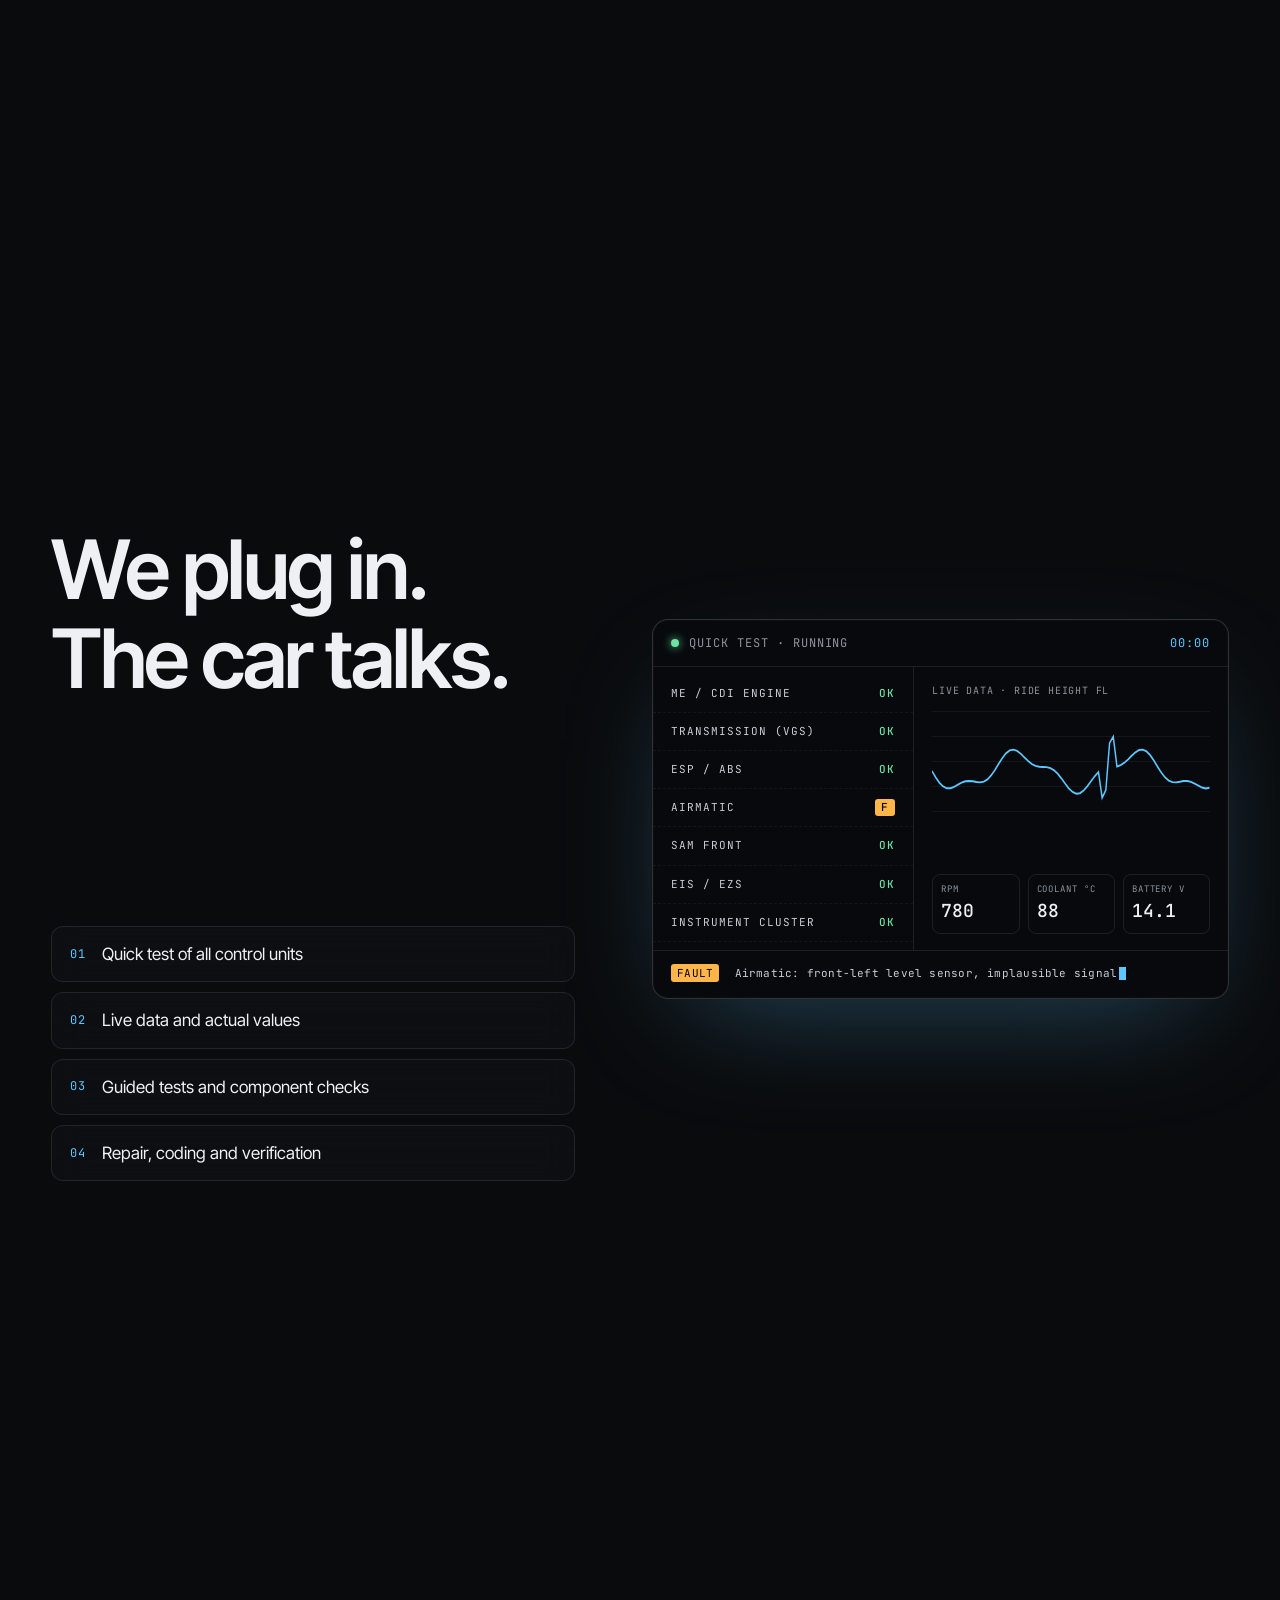
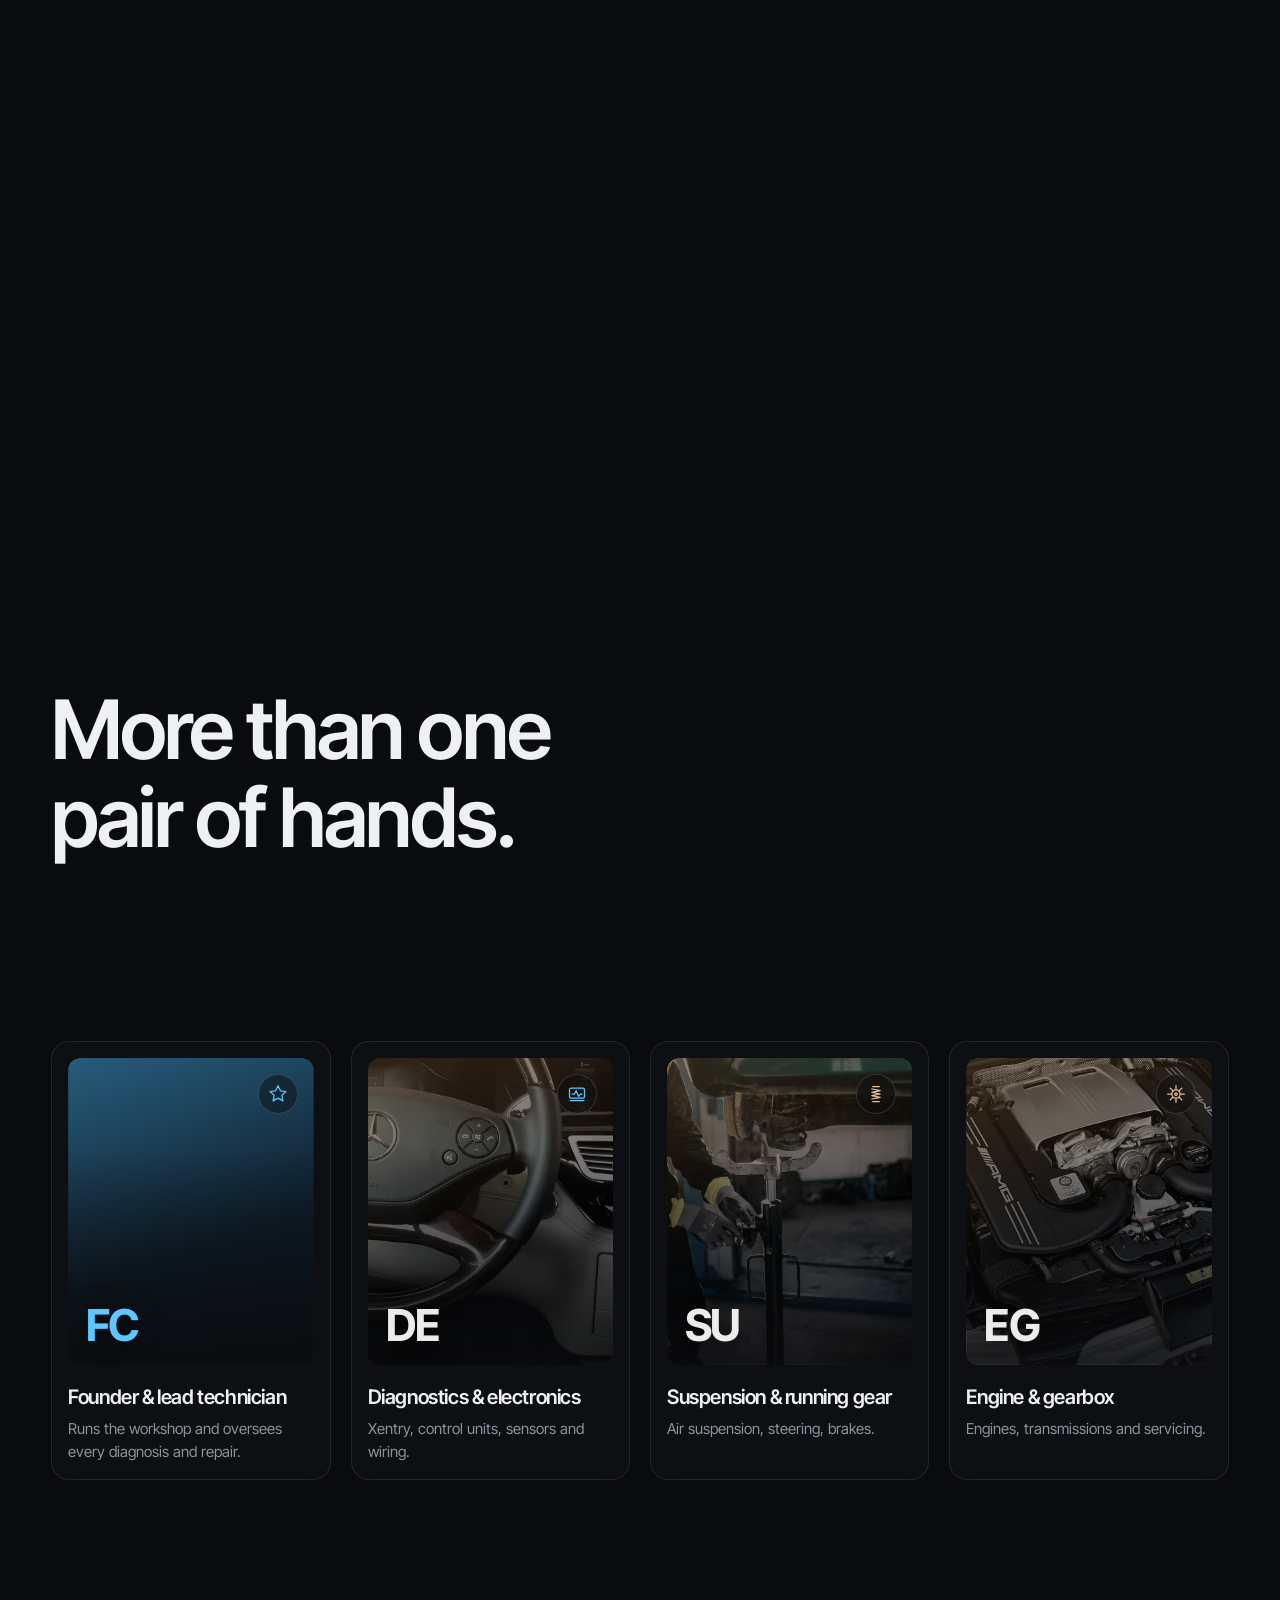
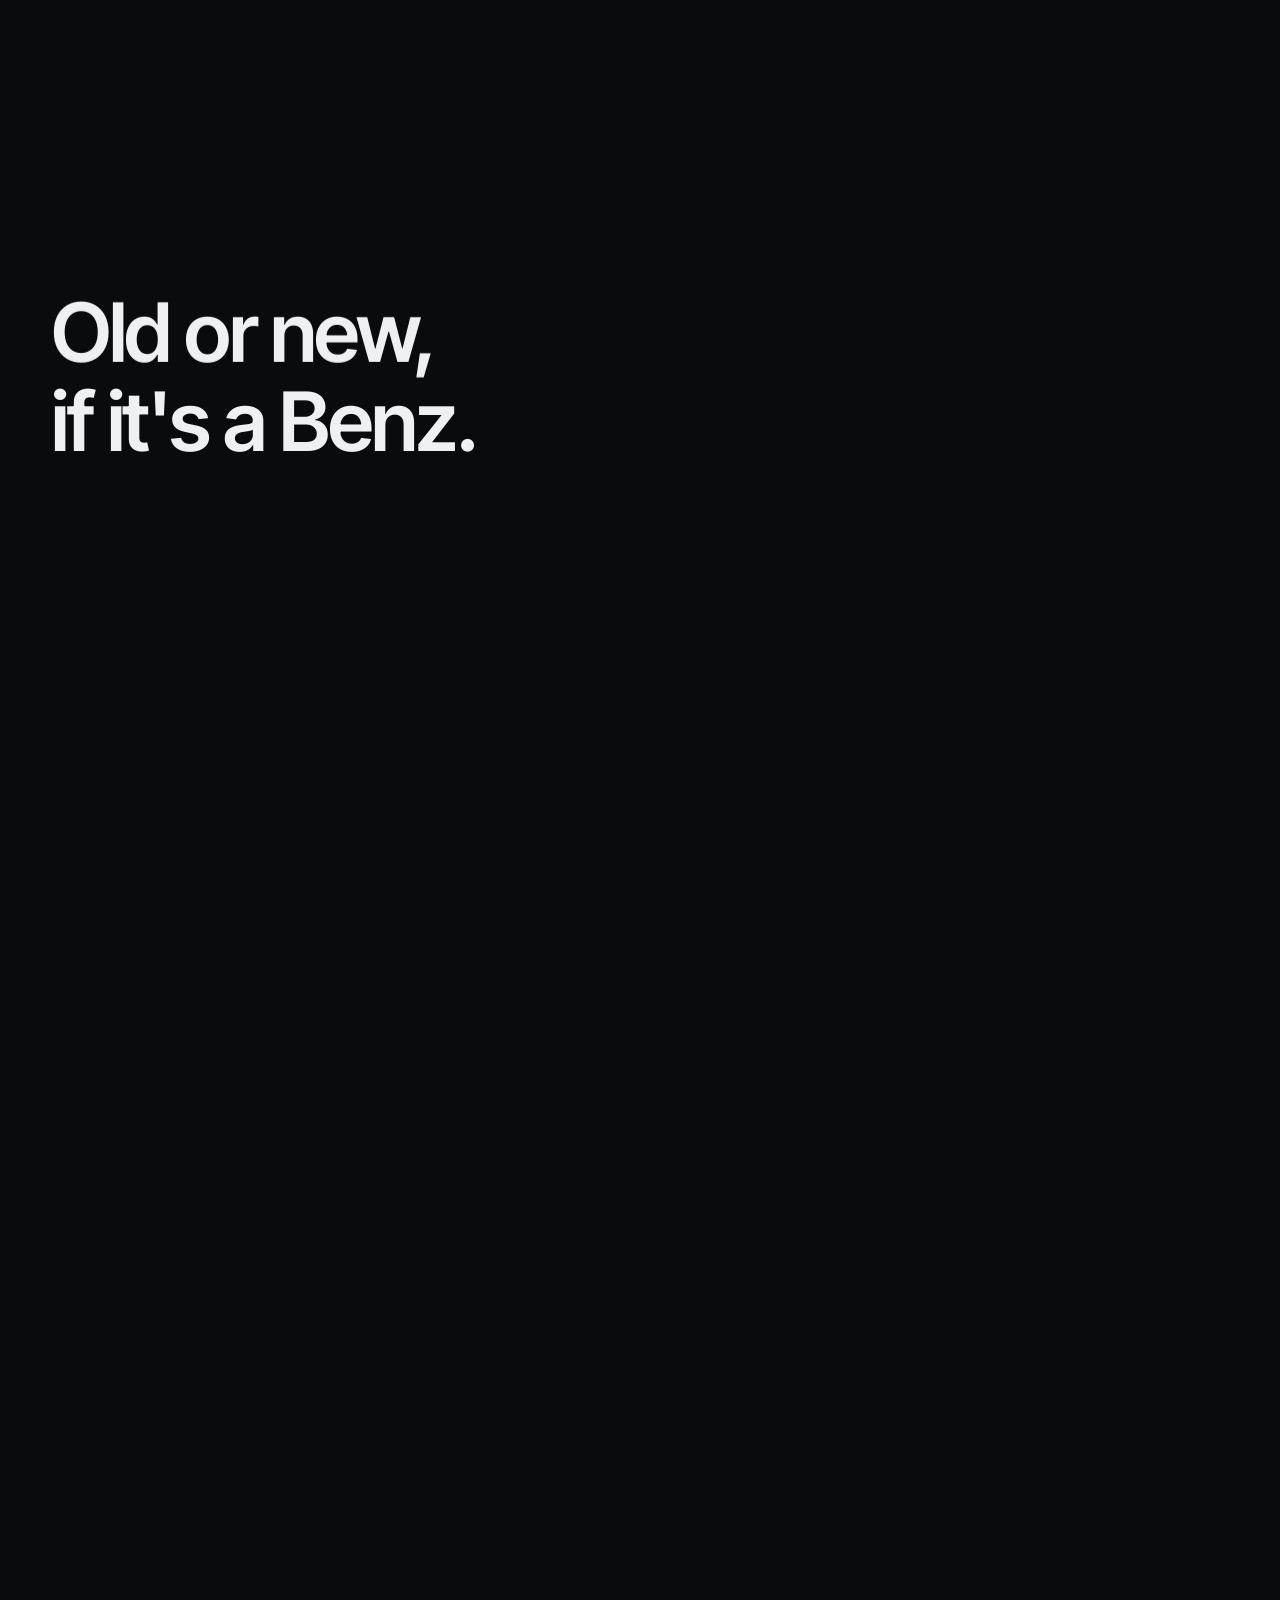
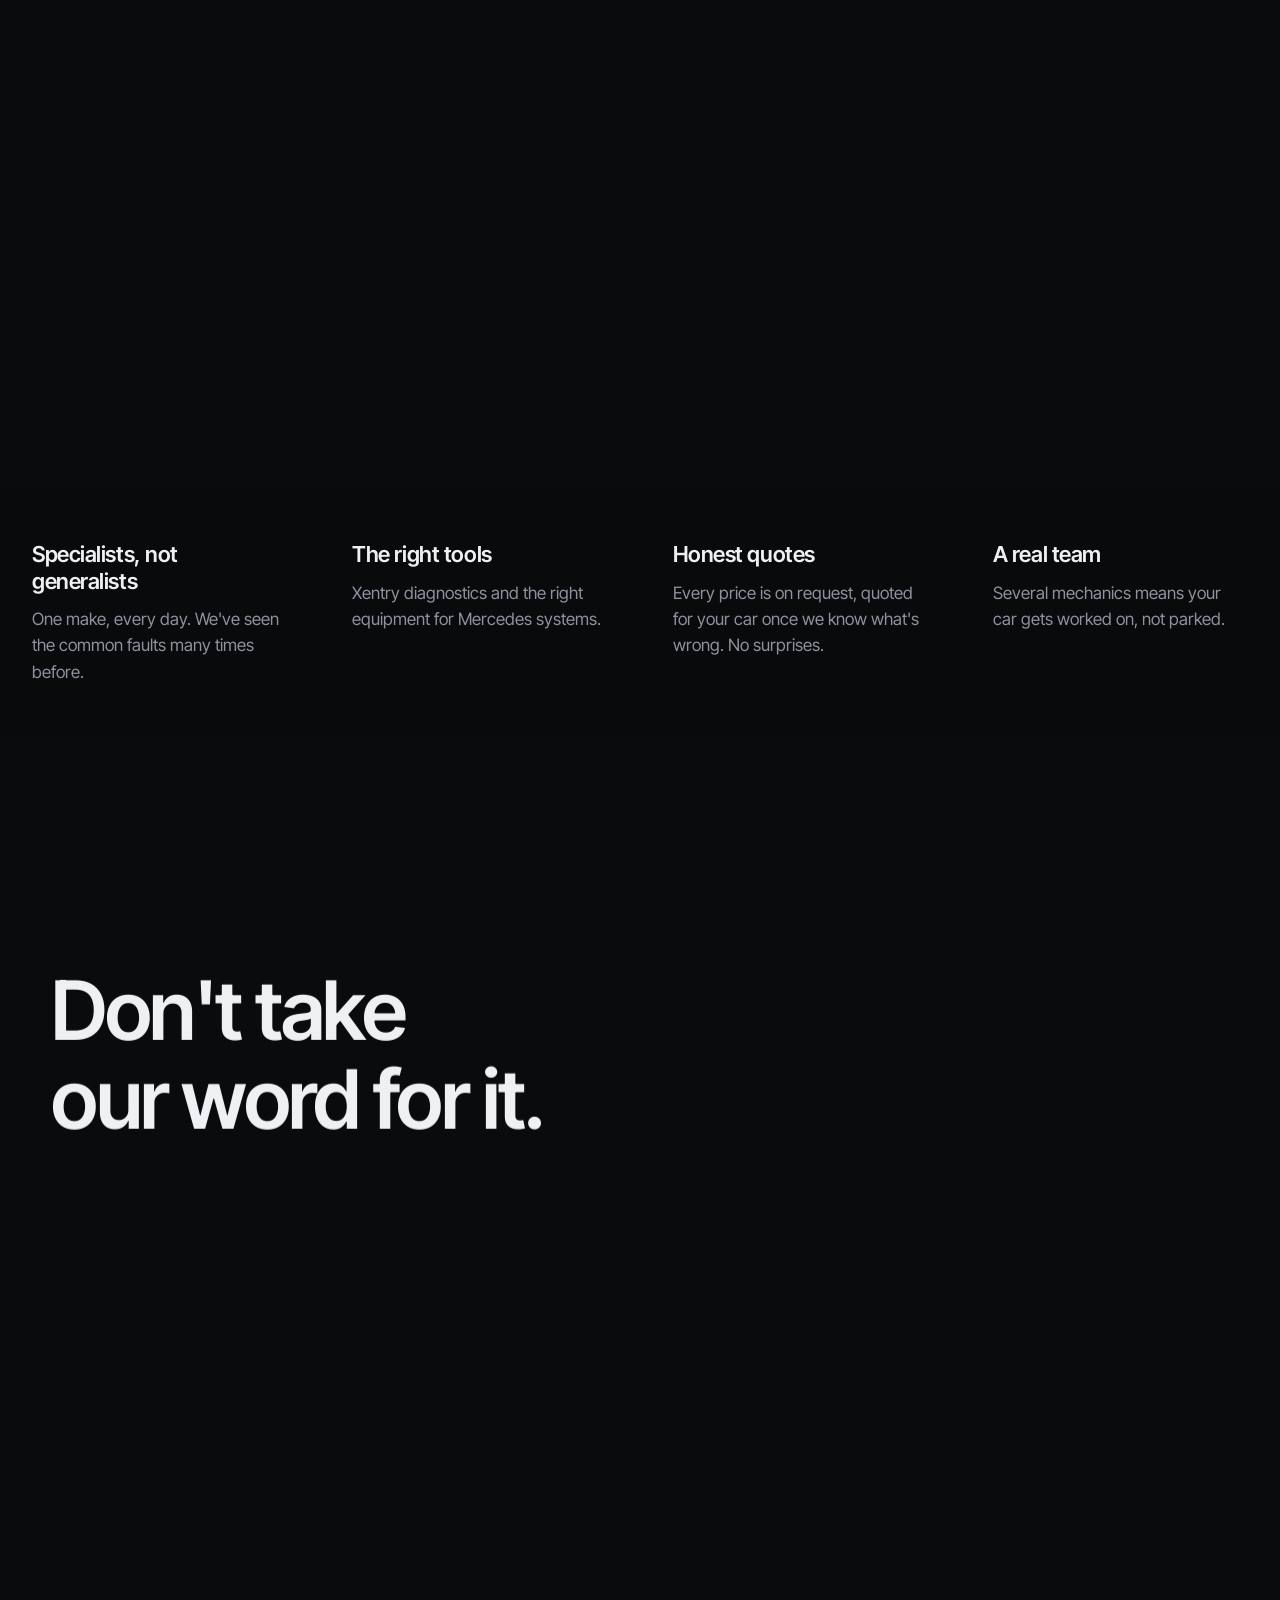
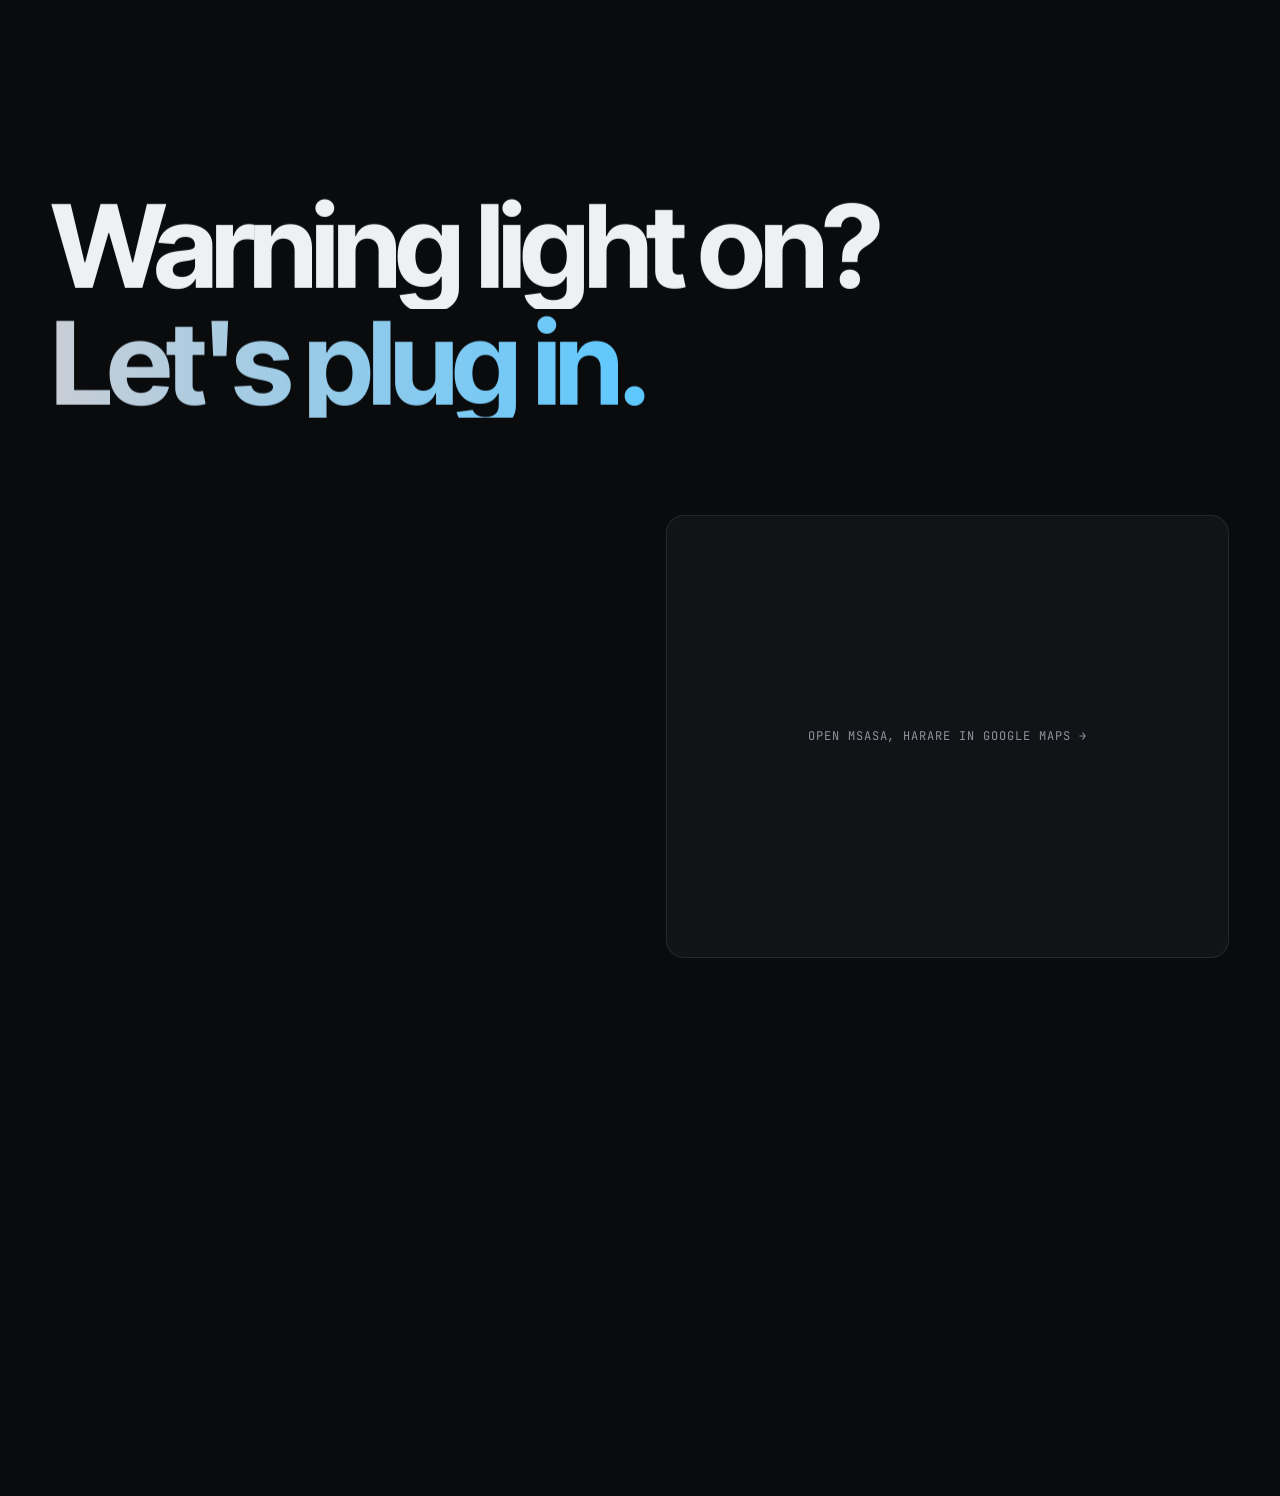
==== commit 55e1528f: "Replace hero headline with First Class Mercedes wordmark The 'a' in Class is drawn as a generic five" ====
--- a/index.html
+++ b/index.html
@@ -66,7 +66,7 @@
   <header class="nav">
     <a href="#top" class="brand" aria-label="First Class Mercedes, back to top">
       <span class="brand__mark" aria-hidden="true">
-        <svg viewBox="0 0 32 32"><circle cx="16" cy="16" r="14" fill="none" stroke="currentColor" stroke-width="1.5"/><path d="M10 21V11h8M10 16h6" fill="none" stroke="currentColor" stroke-width="2" stroke-linecap="round"/><circle cx="22" cy="20" r="2" fill="currentColor"/></svg>
+        <svg viewBox="0 0 100 100"><circle cx="50" cy="50" r="42" fill="none" stroke="currentColor" stroke-width="12"/><g class="wheel-spin brand-spin" transform="translate(50 50)"><circle r="33" fill="none" stroke="currentColor" stroke-width="2.2"/><g fill="currentColor"><path d="M-2.6 -8 L2.6 -8 L3.6 -32 L-3.6 -32 Z" transform="rotate(-7)"/><path d="M-2.6 -8 L2.6 -8 L3.6 -32 L-3.6 -32 Z" transform="rotate(7)"/><path d="M-2.6 -8 L2.6 -8 L3.6 -32 L-3.6 -32 Z" transform="rotate(65)"/><path d="M-2.6 -8 L2.6 -8 L3.6 -32 L-3.6 -32 Z" transform="rotate(79)"/><path d="M-2.6 -8 L2.6 -8 L3.6 -32 L-3.6 -32 Z" transform="rotate(137)"/><path d="M-2.6 -8 L2.6 -8 L3.6 -32 L-3.6 -32 Z" transform="rotate(151)"/><path d="M-2.6 -8 L2.6 -8 L3.6 -32 L-3.6 -32 Z" transform="rotate(209)"/><path d="M-2.6 -8 L2.6 -8 L3.6 -32 L-3.6 -32 Z" transform="rotate(223)"/><path d="M-2.6 -8 L2.6 -8 L3.6 -32 L-3.6 -32 Z" transform="rotate(281)"/><path d="M-2.6 -8 L2.6 -8 L3.6 -32 L-3.6 -32 Z" transform="rotate(295)"/></g><circle r="9" fill="currentColor"/><circle r="3.2" class="wheel-cap"/></g></svg>
       </span>
       <span class="brand__text">First Class<b>Mercedes</b></span>
     </a>
@@ -103,10 +103,9 @@
 
       <div class="hero__content">
         <p class="eyebrow mono"><span class="dot"></span> Msasa, Harare · Mercedes-Benz specialists</p>
-        <h1 class="hero__title split-lines">
-          <span class="line">Mercedes-Benz.</span>
-          <span class="line">Nothing else.</span>
-          <span class="line line--accent">Done first class.</span>
+        <h1 class="hero__title split-lines" aria-label="First Class Mercedes">
+          <span class="line">First Cl<span class="wa"><span class="sr-only">a</span><svg viewBox="0 0 110 100" aria-hidden="true" focusable="false"><circle cx="50" cy="50" r="42" fill="none" stroke="currentColor" stroke-width="16"/><g class="wheel-spin" transform="translate(50 50)"><circle r="33" fill="none" stroke="currentColor" stroke-width="2.2"/><g fill="currentColor"><path d="M-2.6 -8 L2.6 -8 L3.6 -32 L-3.6 -32 Z" transform="rotate(-7)"/><path d="M-2.6 -8 L2.6 -8 L3.6 -32 L-3.6 -32 Z" transform="rotate(7)"/><path d="M-2.6 -8 L2.6 -8 L3.6 -32 L-3.6 -32 Z" transform="rotate(65)"/><path d="M-2.6 -8 L2.6 -8 L3.6 -32 L-3.6 -32 Z" transform="rotate(79)"/><path d="M-2.6 -8 L2.6 -8 L3.6 -32 L-3.6 -32 Z" transform="rotate(137)"/><path d="M-2.6 -8 L2.6 -8 L3.6 -32 L-3.6 -32 Z" transform="rotate(151)"/><path d="M-2.6 -8 L2.6 -8 L3.6 -32 L-3.6 -32 Z" transform="rotate(209)"/><path d="M-2.6 -8 L2.6 -8 L3.6 -32 L-3.6 -32 Z" transform="rotate(223)"/><path d="M-2.6 -8 L2.6 -8 L3.6 -32 L-3.6 -32 Z" transform="rotate(281)"/><path d="M-2.6 -8 L2.6 -8 L3.6 -32 L-3.6 -32 Z" transform="rotate(295)"/></g><circle r="9" fill="currentColor"/><circle r="3.2" class="wheel-cap"/></g><rect x="86" y="0" width="24" height="100" fill="currentColor"/></svg></span>ss</span>
+          <span class="line line--name">Mercedes</span>
         </h1>
         <p class="hero__sub reveal">From suspension and engines to control units and sensors, our team fixes the metal <em>and</em> the software. All under one roof.</p>
         <div class="hero__cta reveal">
--- a/assets/css/style.css
+++ b/assets/css/style.css
@@ -518,3 +518,21 @@
 }
 .member--lead .member__icon, .member:nth-child(2) .member__icon { color: var(--accent); }
 .member:hover .member__icon { transform: rotate(-12deg) scale(1.08); }
+
+/* ---------- wordmark: First Cl(wheel)ss Mercedes ---------- */
+.sr-only { position: absolute; width: 1px; height: 1px; margin: -1px; padding: 0; overflow: hidden; clip: rect(0 0 0 0); white-space: nowrap; border: 0; }
+.hero__title { font-size: clamp(54px, 12.5vw, 196px); line-height: .9; letter-spacing: -.055em; }
+.hero__title .line--name {
+  font-weight: 300; color: var(--silver); letter-spacing: -.045em;
+  font-size: .62em; line-height: 1.05; margin-top: .04em;
+}
+.wa {
+  display: inline-block; position: relative;
+  /* Inter Tight x-height is ~0.546em; glyph box is 110 x 100 */
+  height: .548em; width: .603em; margin: 0 .035em 0 .02em;
+  vertical-align: baseline; color: currentColor;
+}
+.wa svg { position: absolute; inset: 0; width: 100%; height: 100%; overflow: visible; }
+.wheel-spin { transform-box: fill-box; }
+.wheel-cap { fill: var(--accent); }
+.brand__mark svg { width: 100%; height: 100%; color: var(--text); }
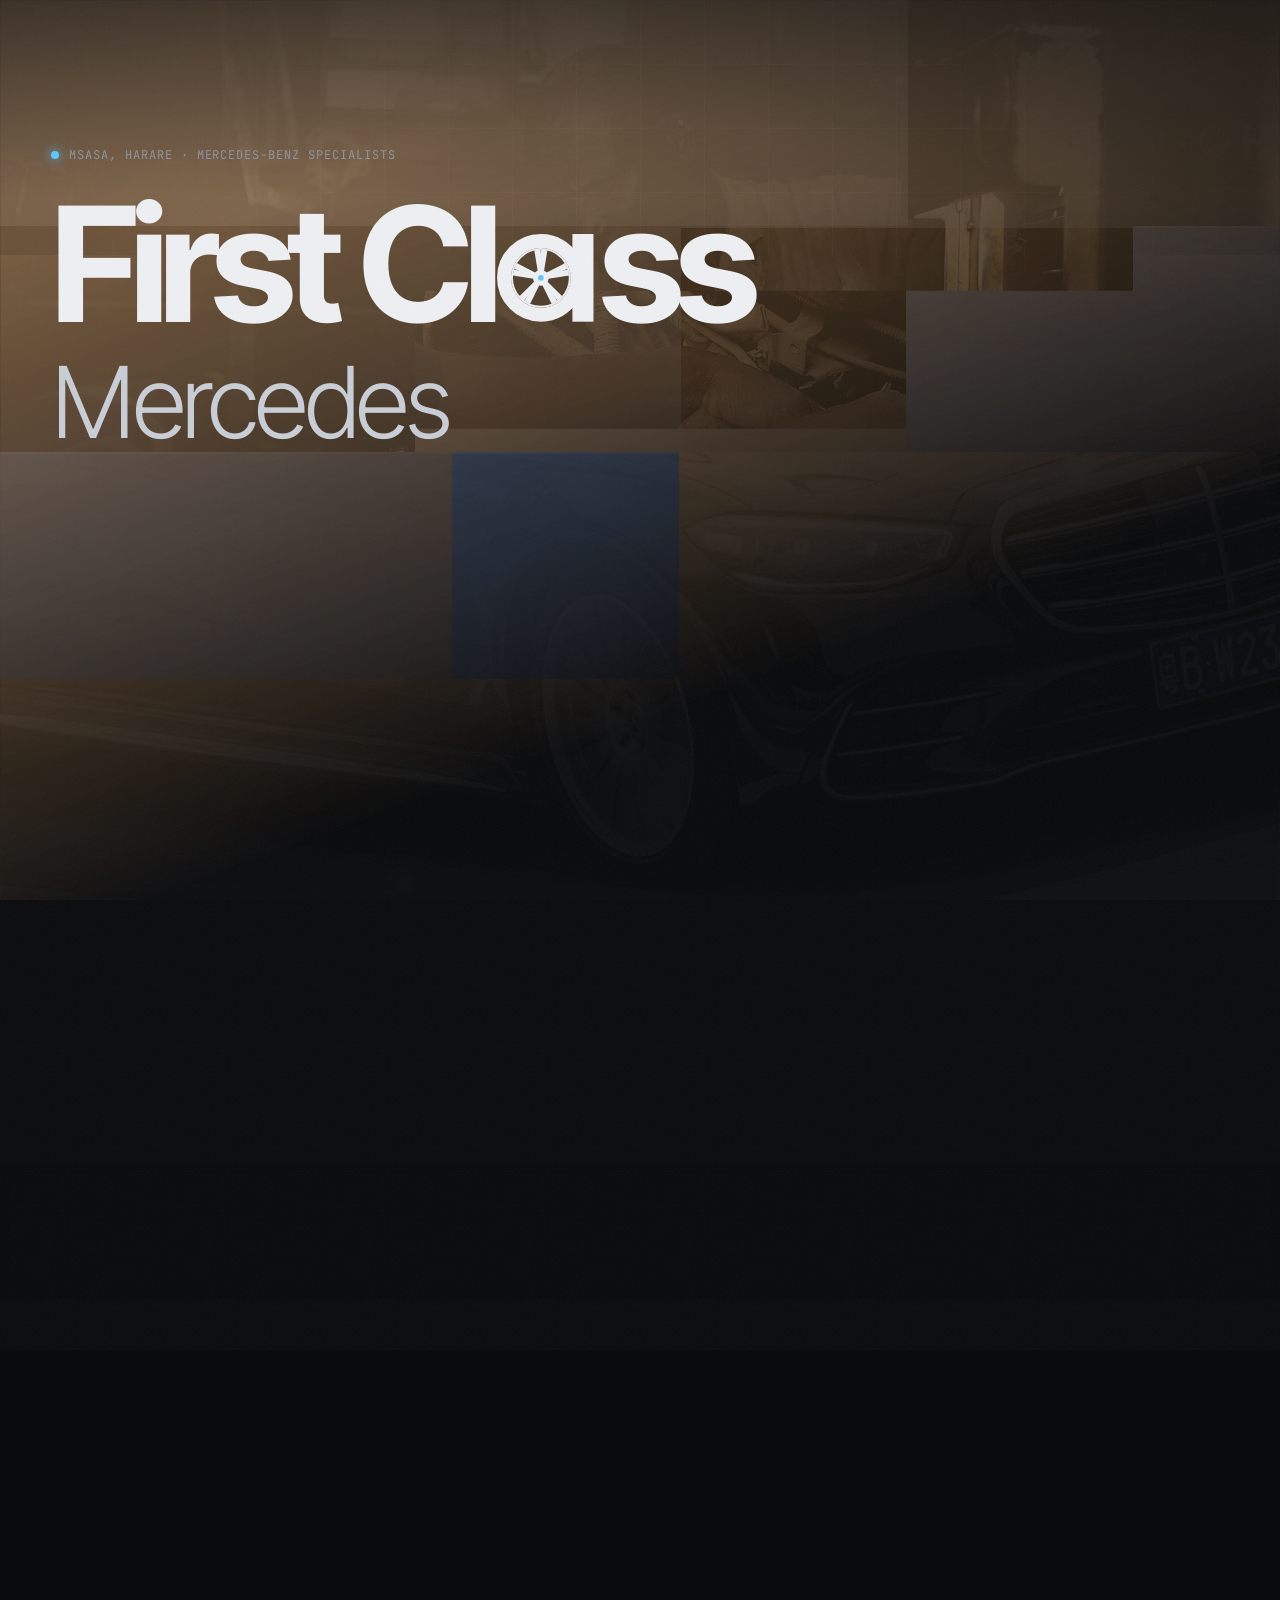
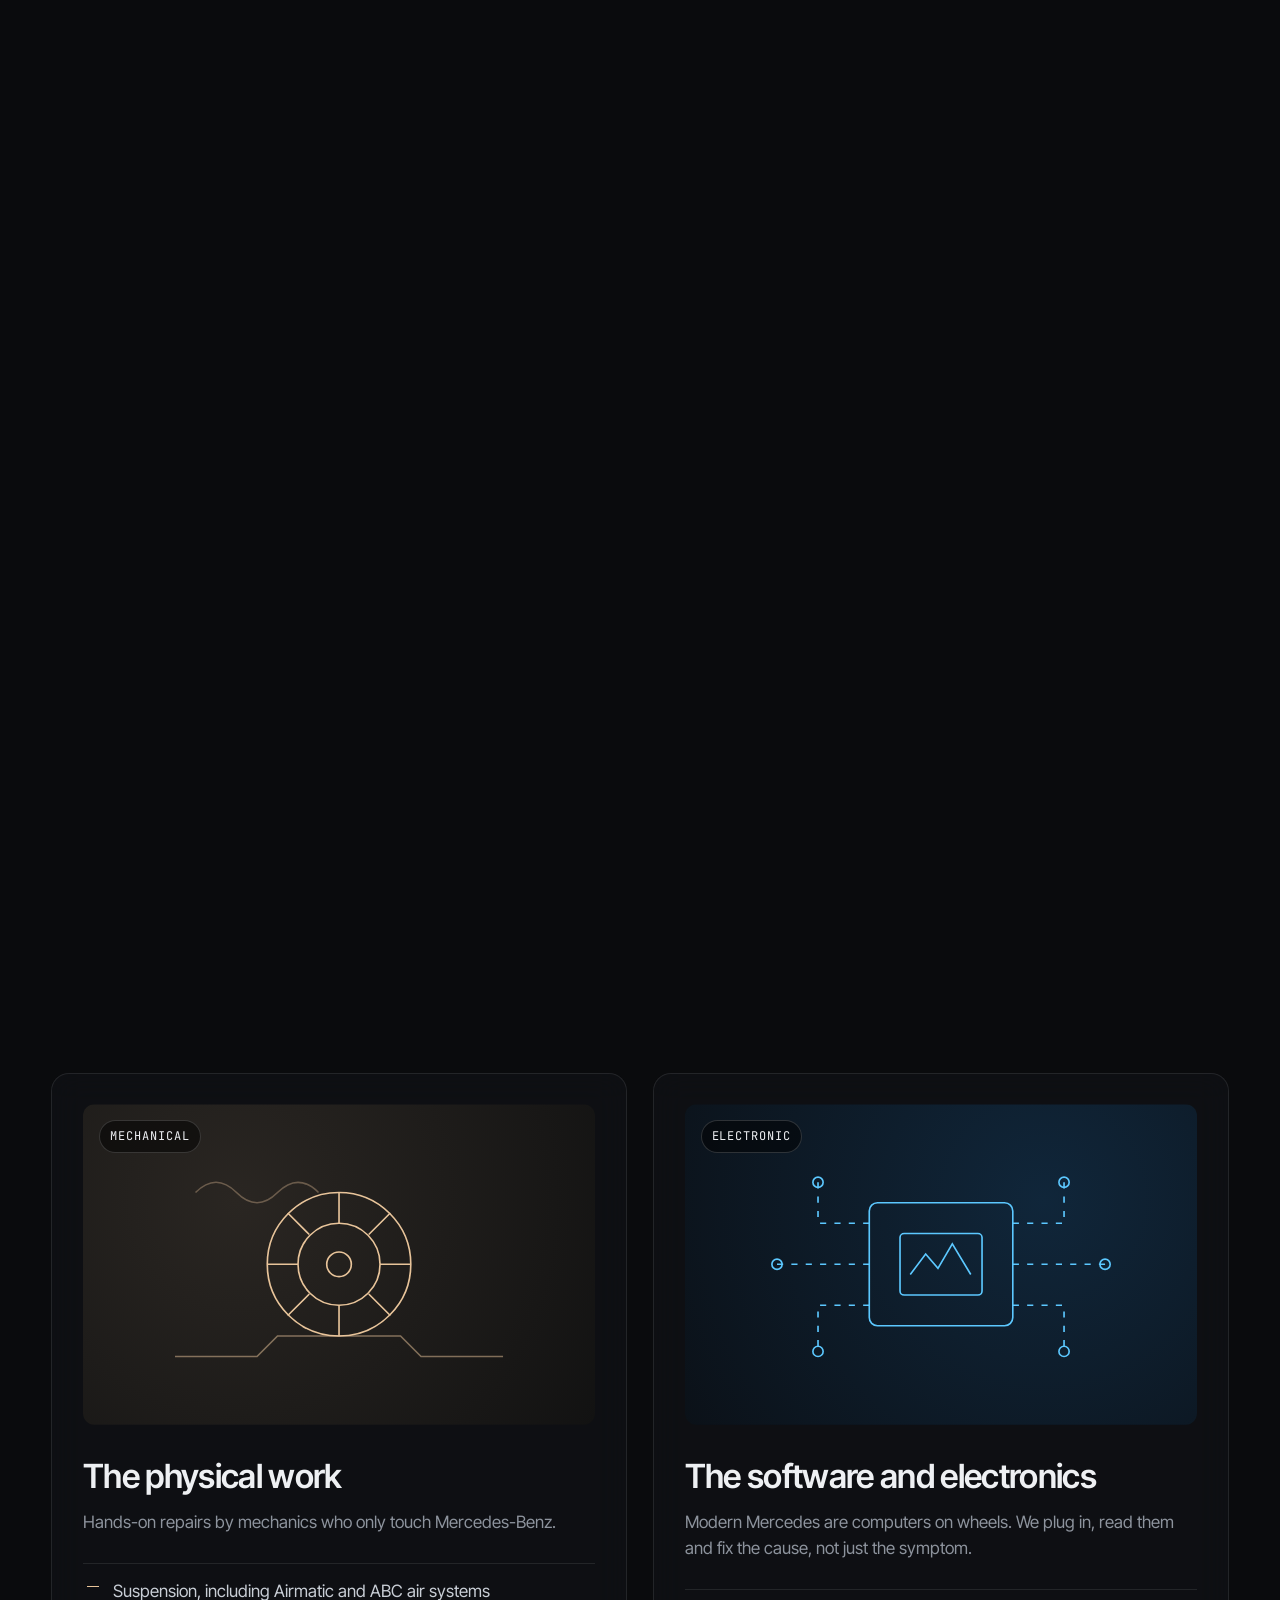
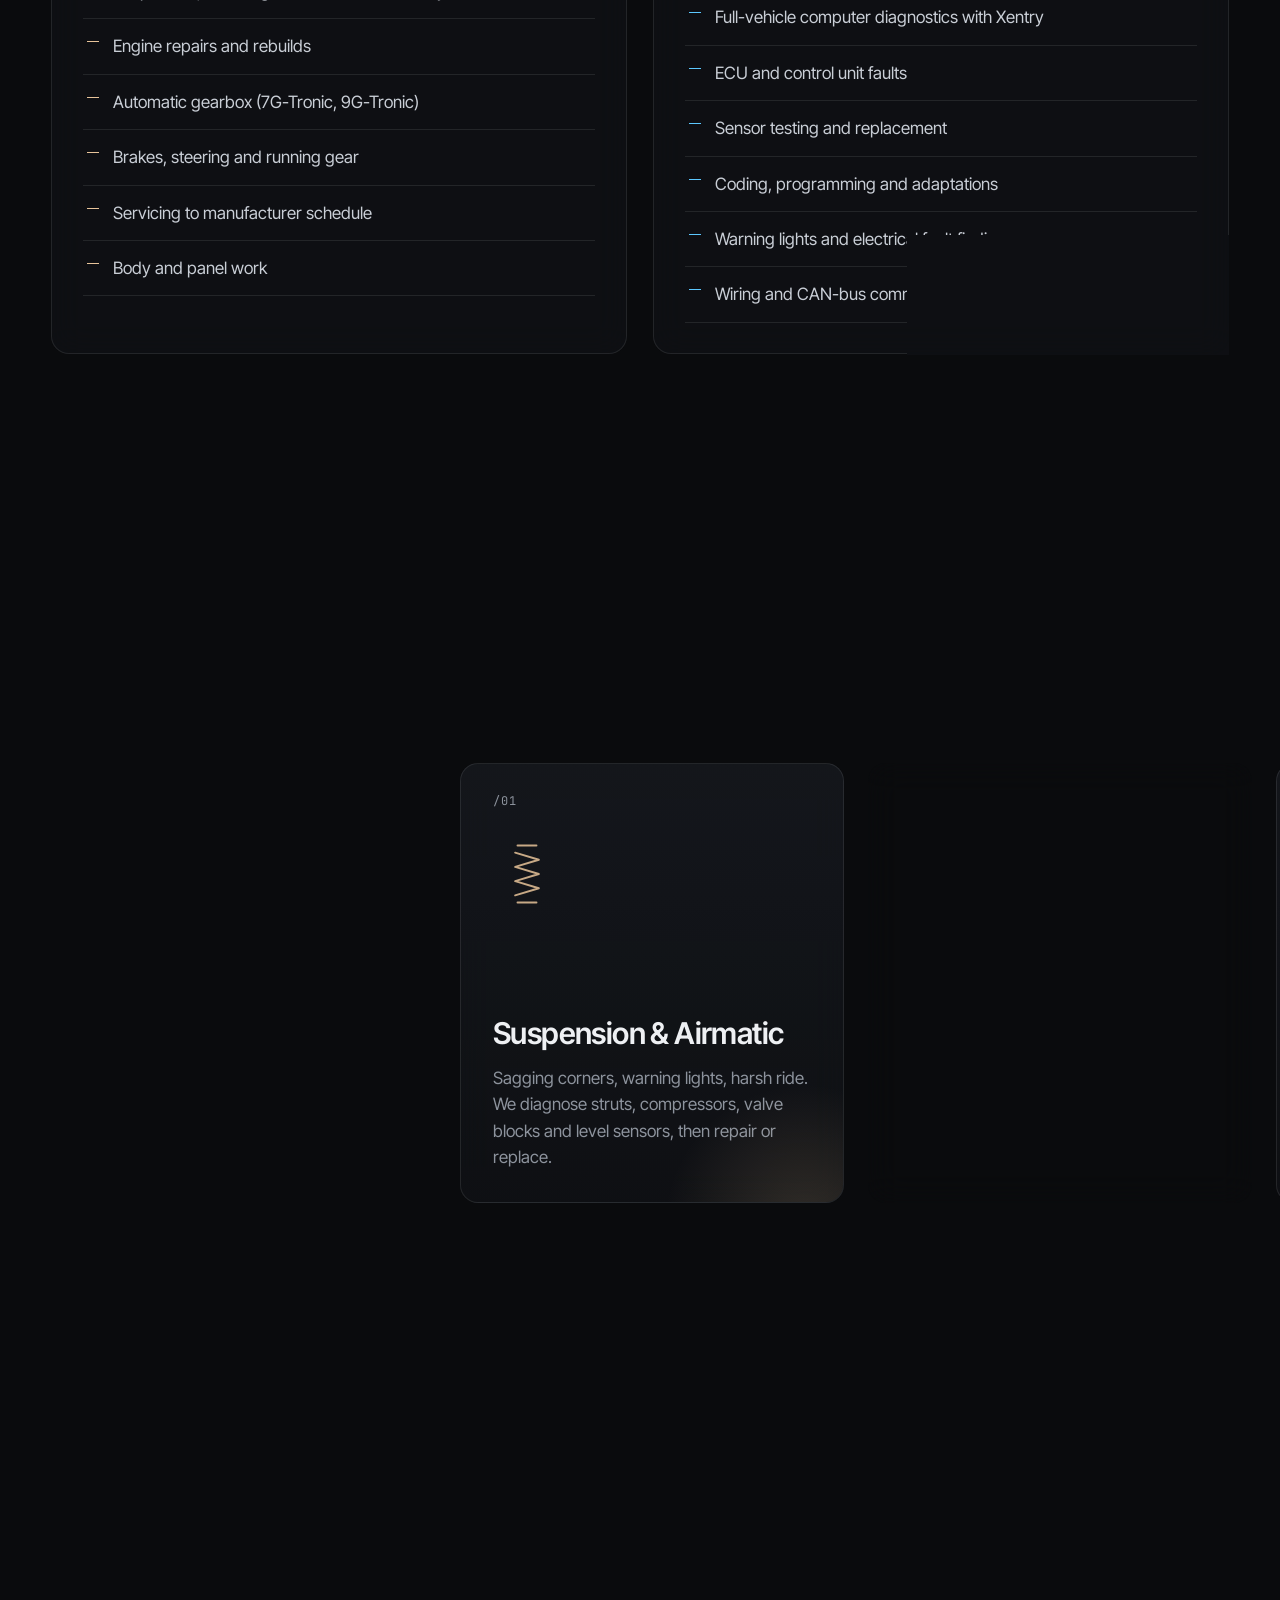
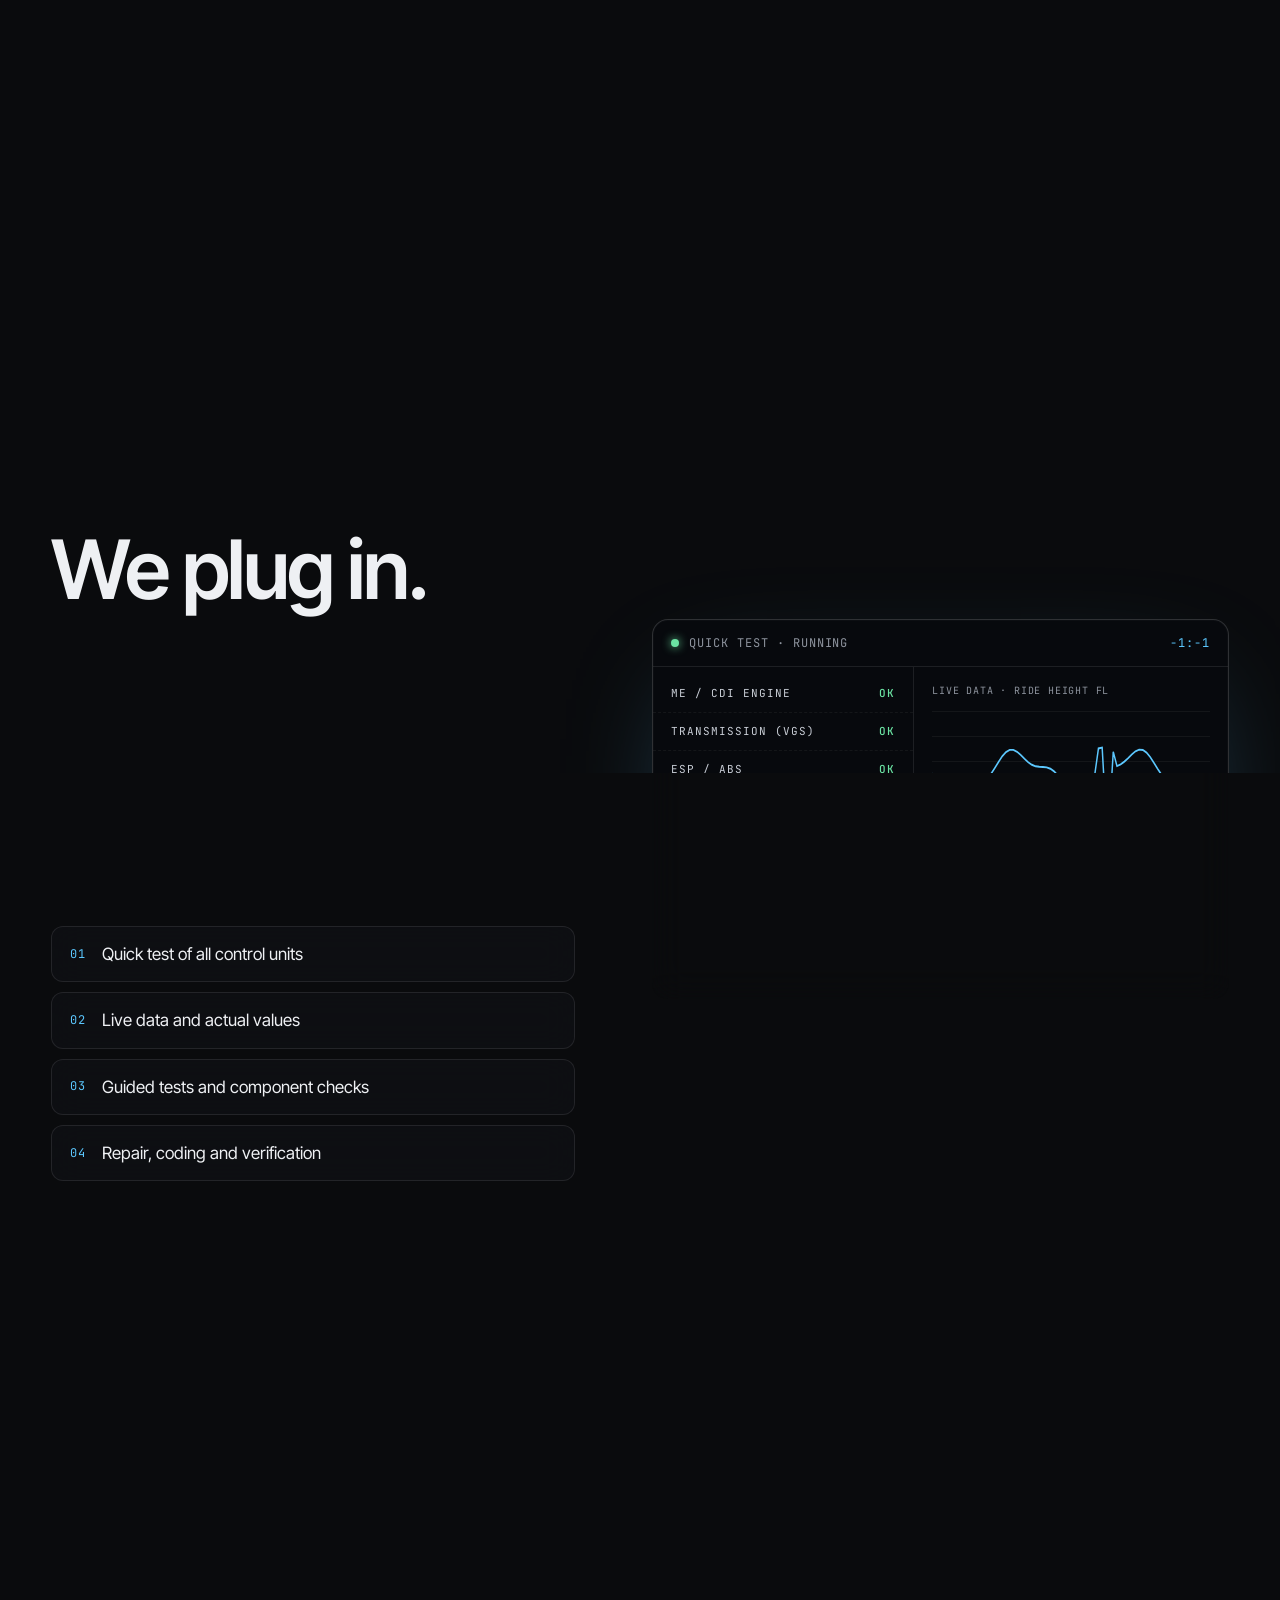
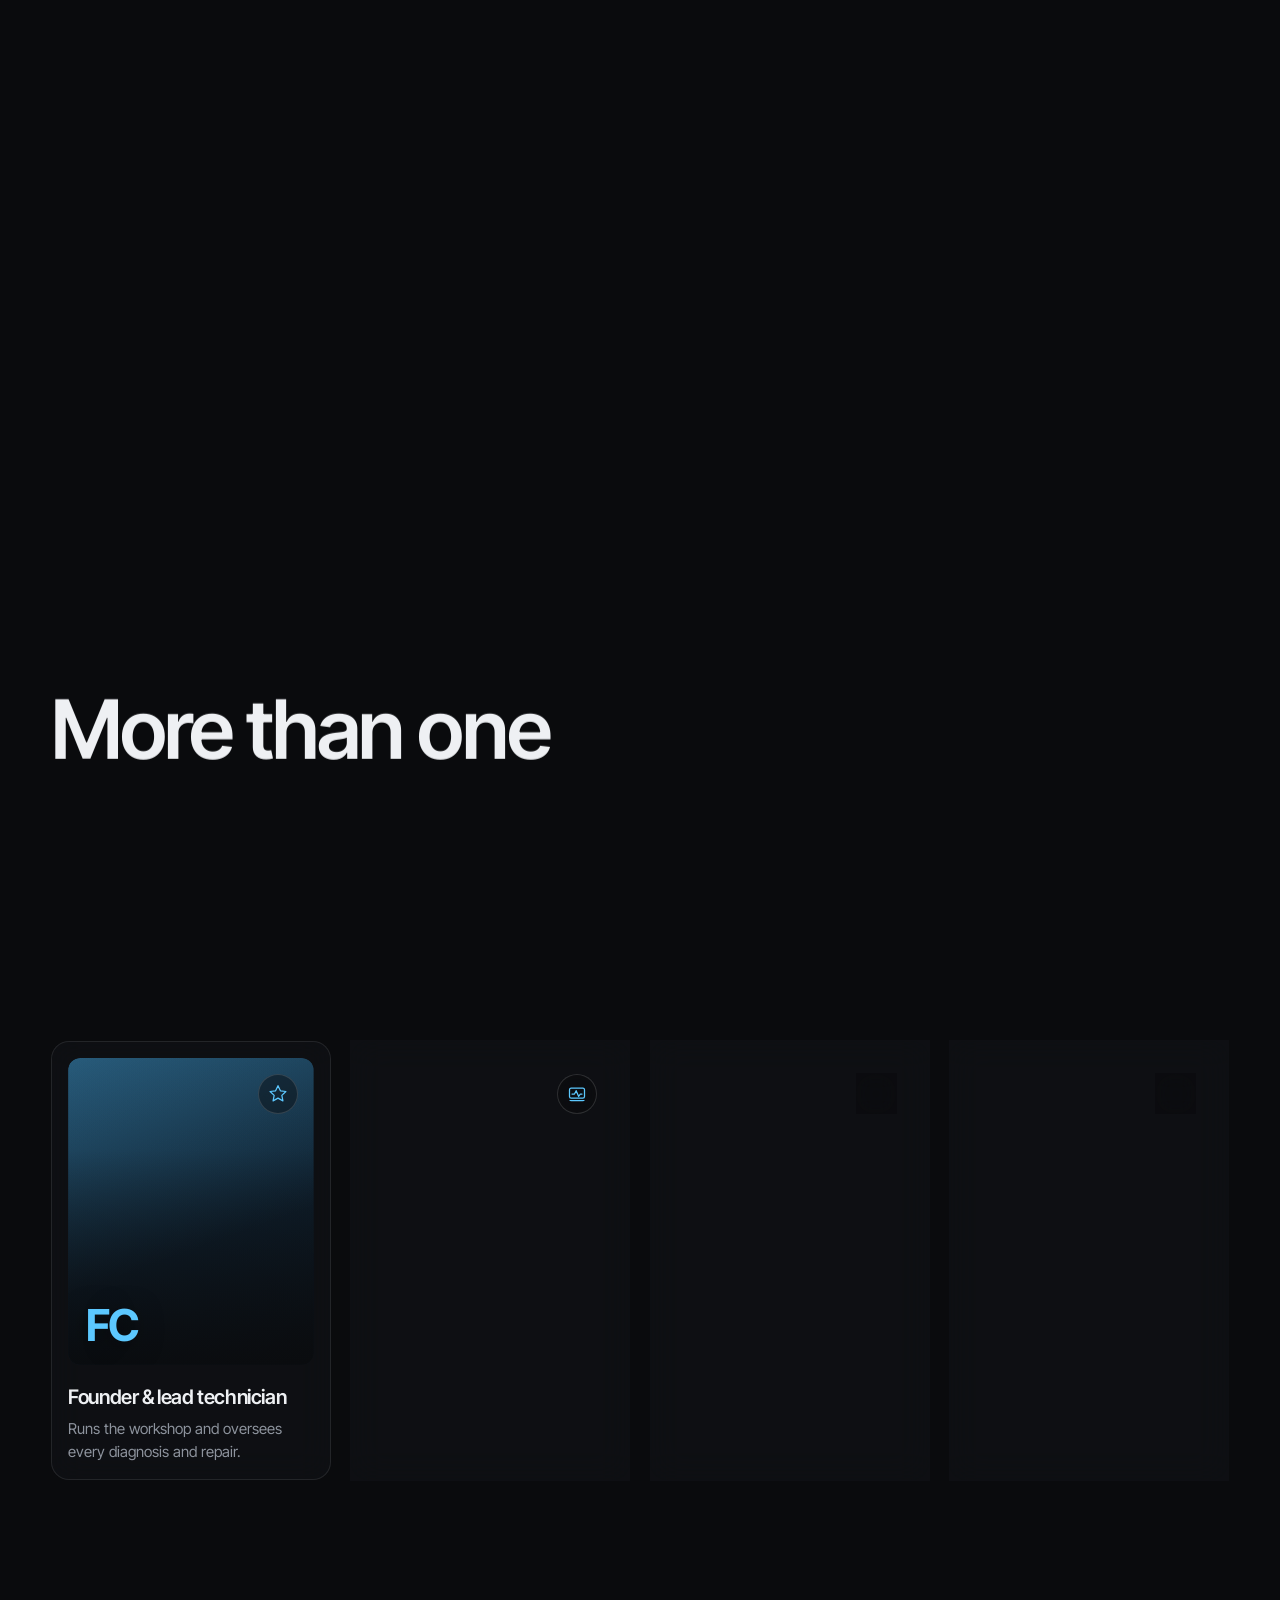
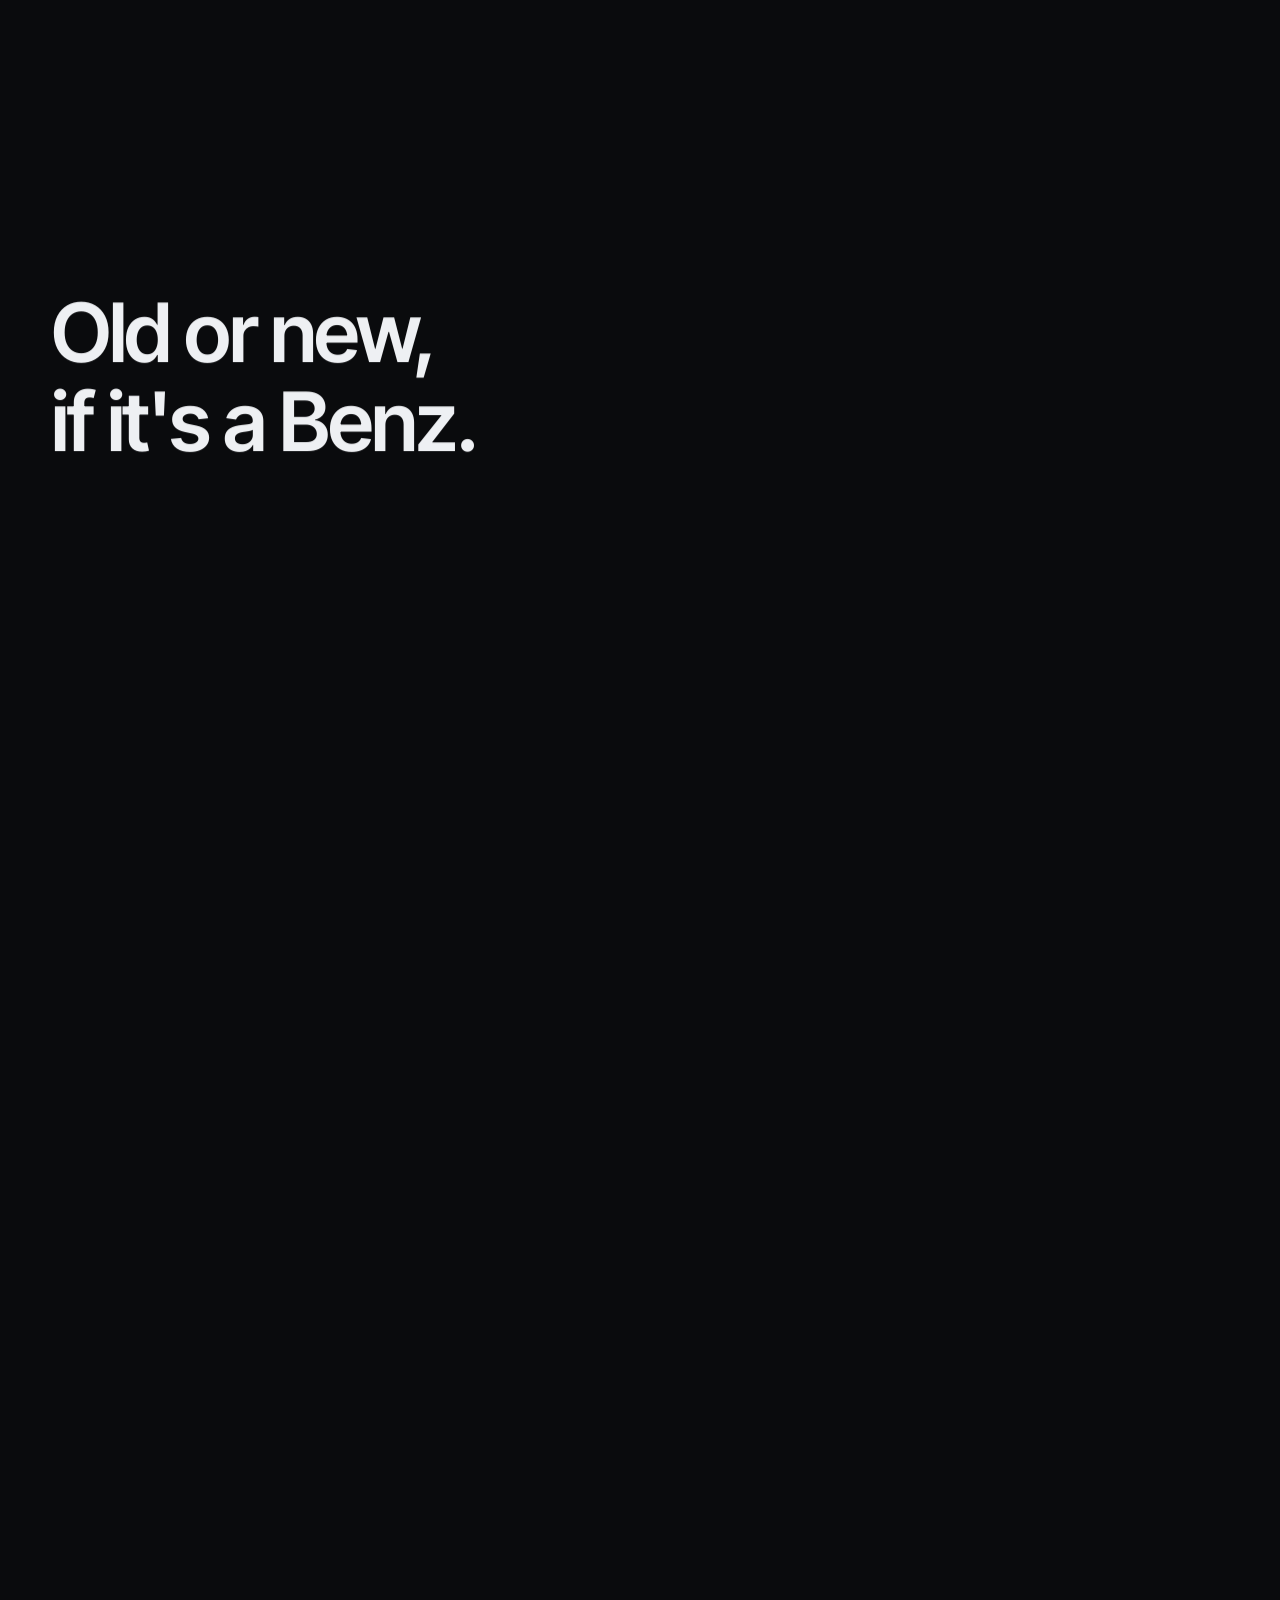
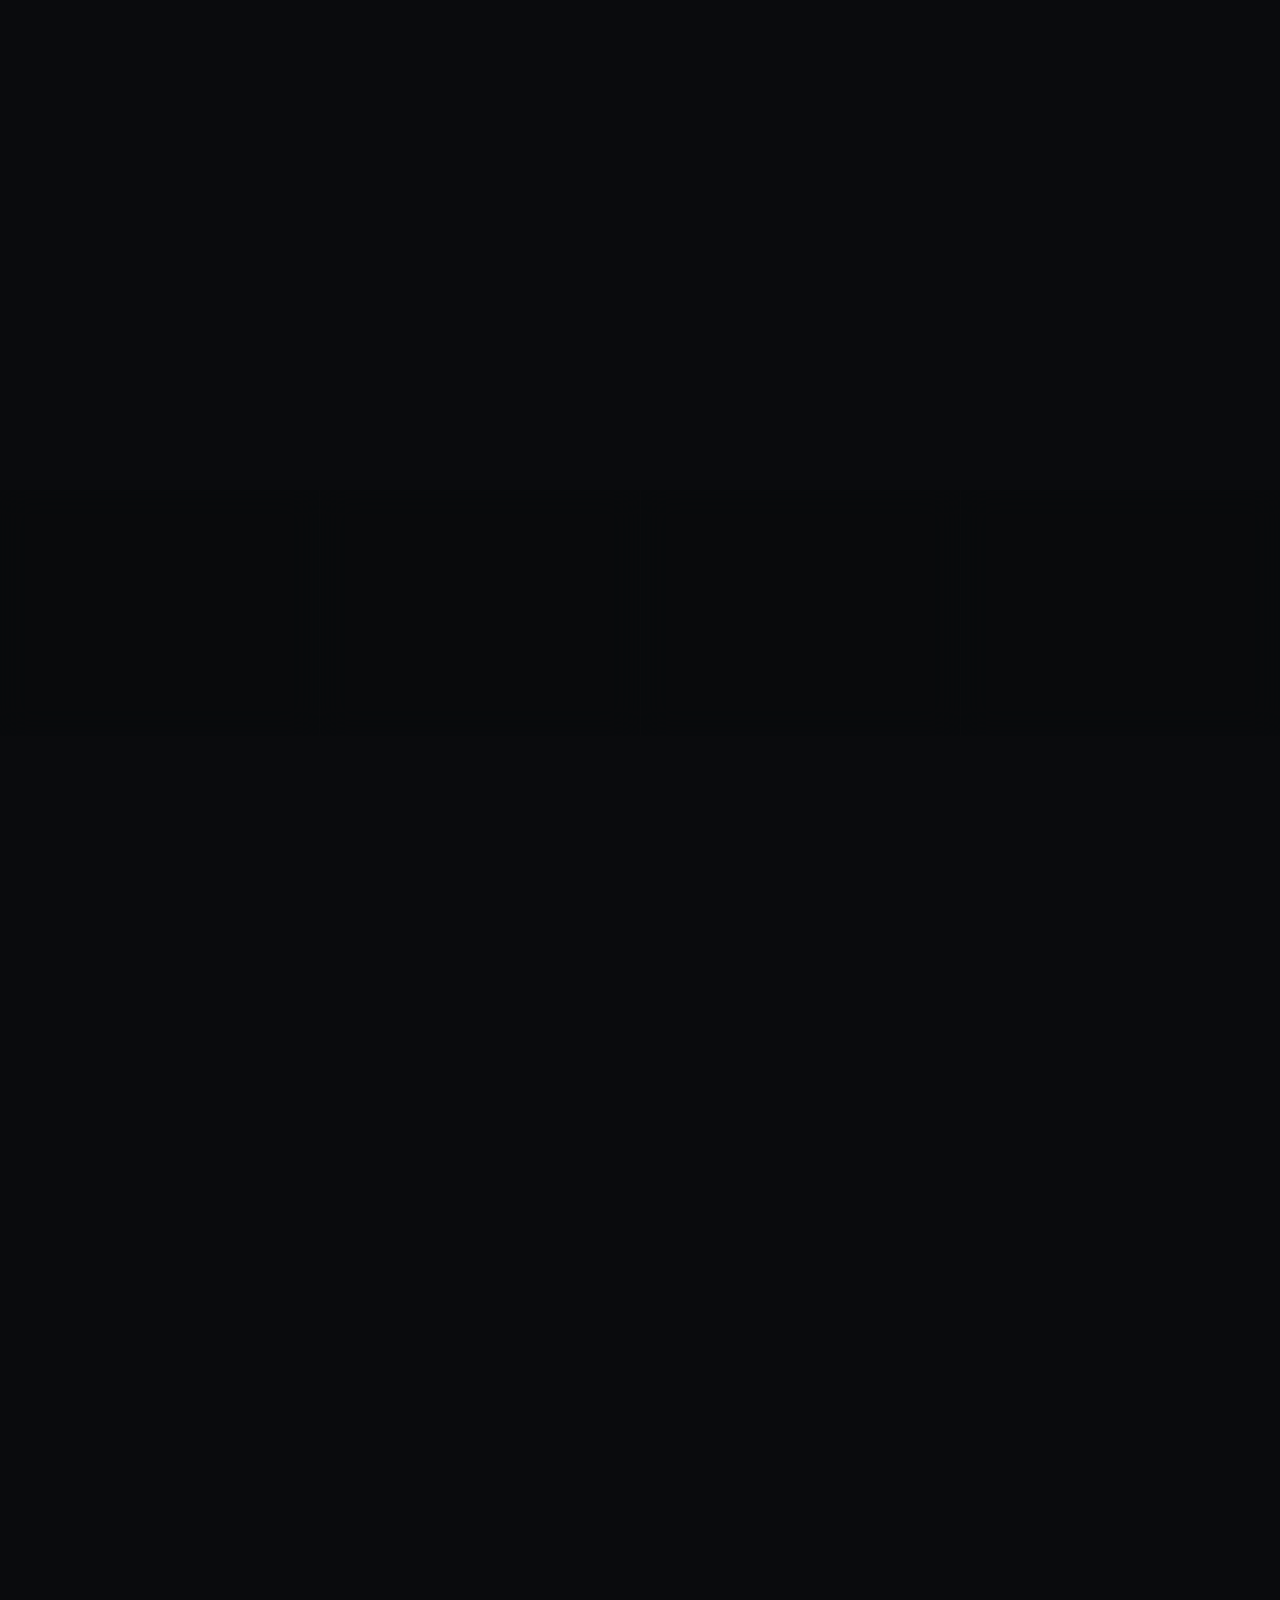
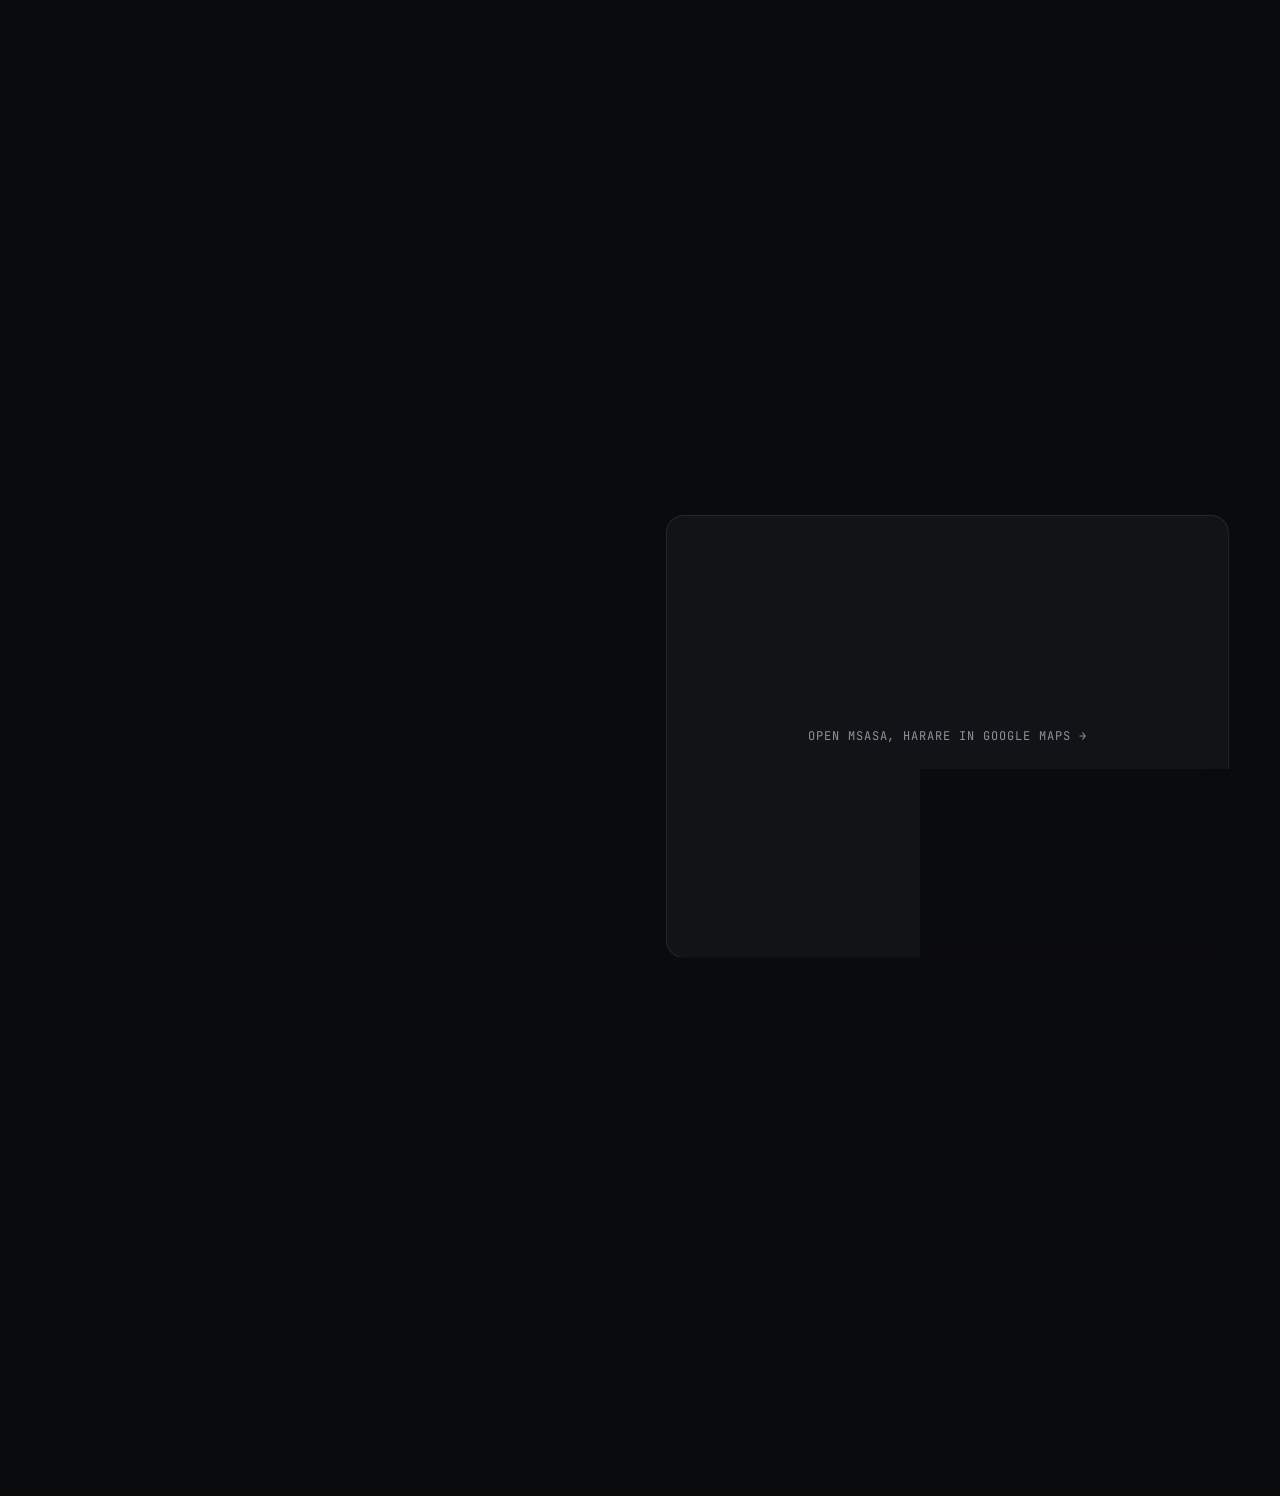
==== commit cbf0c6d0: "Fix mobile flicker and slow scrolling; fix wheel logo spin Phones/touch screens now get a lighter re" ====
--- a/index.html
+++ b/index.html
@@ -49,24 +49,24 @@
 
   <!-- ====== PHOTO BACKGROUNDS (driven by assets/js/backgrounds.js; credits in credits.html) ====== -->
   <div class="bgstage" aria-hidden="true">
-    <div class="bg" data-scene="hero" data-tone="cool" style="--pos: 60% 55%; --bright: 0.4"><img alt="" src="assets/img/bg/hero-1920.webp" srcset="assets/img/bg/hero-960.webp 960w, assets/img/bg/hero-1920.webp 1920w" sizes="100vw" fetchpriority="high" decoding="async"></div>
-    <div class="bg" data-scene="engine" data-tone="neutral" style="--pos: 50% 50%; --bright: 0.27"><img alt="" data-src="assets/img/bg/engine-1920.webp" data-srcset="assets/img/bg/engine-960.webp 960w, assets/img/bg/engine-1920.webp 1920w" sizes="100vw" decoding="async"></div>
-    <div class="bg" data-scene="tools" data-tone="warm" style="--pos: 50% 40%; --bright: 0.3"><img alt="" data-src="assets/img/bg/tools-1920.webp" data-srcset="assets/img/bg/tools-960.webp 960w, assets/img/bg/tools-1920.webp 1920w" sizes="100vw" decoding="async"></div>
-    <div class="bg" data-scene="lift" data-tone="warm" style="--pos: 50% 18%; --bright: 0.46"><img alt="" data-src="assets/img/bg/lift-1920.webp" data-srcset="assets/img/bg/lift-960.webp 960w, assets/img/bg/lift-1920.webp 1920w" sizes="100vw" decoding="async"></div>
-    <div class="bg" data-scene="diag" data-tone="cool" style="--pos: 50% 50%; --bright: 0.34"><img alt="" data-src="assets/img/bg/diag-1920.webp" data-srcset="assets/img/bg/diag-960.webp 960w, assets/img/bg/diag-1920.webp 1920w" sizes="100vw" decoding="async"></div>
-    <div class="bg" data-scene="process" data-tone="warm" style="--pos: 50% 45%; --bright: 0.32"><img alt="" data-src="assets/img/bg/process-1920.webp" data-srcset="assets/img/bg/process-960.webp 960w, assets/img/bg/process-1920.webp 1920w" sizes="100vw" decoding="async"></div>
-    <div class="bg" data-scene="team" data-tone="warm" style="--pos: 60% 40%; --bright: 0.34"><img alt="" data-src="assets/img/bg/team-1920.webp" data-srcset="assets/img/bg/team-960.webp 960w, assets/img/bg/team-1920.webp 1920w" sizes="100vw" decoding="async"></div>
-    <div class="bg" data-scene="models" data-tone="neutral" style="--pos: 50% 55%; --bright: 0.34"><img alt="" data-src="assets/img/bg/models-1920.webp" data-srcset="assets/img/bg/models-960.webp 960w, assets/img/bg/models-1920.webp 1920w" sizes="100vw" decoding="async"></div>
-    <div class="bg" data-scene="why" data-tone="neutral" style="--pos: 50% 50%; --bright: 0.3"><img alt="" data-src="assets/img/bg/why-1920.webp" data-srcset="assets/img/bg/why-960.webp 960w, assets/img/bg/why-1920.webp 1920w" sizes="100vw" decoding="async"></div>
-    <div class="bg" data-scene="reviews" data-tone="warm" style="--pos: 50% 50%; --bright: 0.32"><img alt="" data-src="assets/img/bg/reviews-1920.webp" data-srcset="assets/img/bg/reviews-960.webp 960w, assets/img/bg/reviews-1920.webp 1920w" sizes="100vw" decoding="async"></div>
-    <div class="bg" data-scene="contact" data-tone="cool" style="--pos: 40% 50%; --bright: 0.4"><img alt="" data-src="assets/img/bg/contact-1920.webp" data-srcset="assets/img/bg/contact-960.webp 960w, assets/img/bg/contact-1920.webp 1920w" sizes="100vw" decoding="async"></div>
+    <div class="bg" data-scene="hero" data-tone="cool" style="--pos: 60% 55%; --bright: 0.4"><img alt="" src="assets/img/bg/hero-1920.webp" srcset="assets/img/bg/hero-960.webp 960w, assets/img/bg/hero-1920.webp 1920w" sizes="(max-width: 900px) 320px, 100vw" fetchpriority="high" decoding="async"></div>
+    <div class="bg" data-scene="engine" data-tone="neutral" style="--pos: 50% 50%; --bright: 0.27"><img alt="" data-src="assets/img/bg/engine-1920.webp" data-srcset="assets/img/bg/engine-960.webp 960w, assets/img/bg/engine-1920.webp 1920w" sizes="(max-width: 900px) 320px, 100vw" decoding="async"></div>
+    <div class="bg" data-scene="tools" data-tone="warm" style="--pos: 50% 40%; --bright: 0.3"><img alt="" data-src="assets/img/bg/tools-1920.webp" data-srcset="assets/img/bg/tools-960.webp 960w, assets/img/bg/tools-1920.webp 1920w" sizes="(max-width: 900px) 320px, 100vw" decoding="async"></div>
+    <div class="bg" data-scene="lift" data-tone="warm" style="--pos: 50% 18%; --bright: 0.46"><img alt="" data-src="assets/img/bg/lift-1920.webp" data-srcset="assets/img/bg/lift-960.webp 960w, assets/img/bg/lift-1920.webp 1920w" sizes="(max-width: 900px) 320px, 100vw" decoding="async"></div>
+    <div class="bg" data-scene="diag" data-tone="cool" style="--pos: 50% 50%; --bright: 0.34"><img alt="" data-src="assets/img/bg/diag-1920.webp" data-srcset="assets/img/bg/diag-960.webp 960w, assets/img/bg/diag-1920.webp 1920w" sizes="(max-width: 900px) 320px, 100vw" decoding="async"></div>
+    <div class="bg" data-scene="process" data-tone="warm" style="--pos: 50% 45%; --bright: 0.32"><img alt="" data-src="assets/img/bg/process-1920.webp" data-srcset="assets/img/bg/process-960.webp 960w, assets/img/bg/process-1920.webp 1920w" sizes="(max-width: 900px) 320px, 100vw" decoding="async"></div>
+    <div class="bg" data-scene="team" data-tone="warm" style="--pos: 60% 40%; --bright: 0.34"><img alt="" data-src="assets/img/bg/team-1920.webp" data-srcset="assets/img/bg/team-960.webp 960w, assets/img/bg/team-1920.webp 1920w" sizes="(max-width: 900px) 320px, 100vw" decoding="async"></div>
+    <div class="bg" data-scene="models" data-tone="neutral" style="--pos: 50% 55%; --bright: 0.34"><img alt="" data-src="assets/img/bg/models-1920.webp" data-srcset="assets/img/bg/models-960.webp 960w, assets/img/bg/models-1920.webp 1920w" sizes="(max-width: 900px) 320px, 100vw" decoding="async"></div>
+    <div class="bg" data-scene="why" data-tone="neutral" style="--pos: 50% 50%; --bright: 0.3"><img alt="" data-src="assets/img/bg/why-1920.webp" data-srcset="assets/img/bg/why-960.webp 960w, assets/img/bg/why-1920.webp 1920w" sizes="(max-width: 900px) 320px, 100vw" decoding="async"></div>
+    <div class="bg" data-scene="reviews" data-tone="warm" style="--pos: 50% 50%; --bright: 0.32"><img alt="" data-src="assets/img/bg/reviews-1920.webp" data-srcset="assets/img/bg/reviews-960.webp 960w, assets/img/bg/reviews-1920.webp 1920w" sizes="(max-width: 900px) 320px, 100vw" decoding="async"></div>
+    <div class="bg" data-scene="contact" data-tone="cool" style="--pos: 40% 50%; --bright: 0.4"><img alt="" data-src="assets/img/bg/contact-1920.webp" data-srcset="assets/img/bg/contact-960.webp 960w, assets/img/bg/contact-1920.webp 1920w" sizes="(max-width: 900px) 320px, 100vw" decoding="async"></div>
   </div>
 
   <!-- ====== NAV ====== -->
   <header class="nav">
     <a href="#top" class="brand" aria-label="First Class Mercedes, back to top">
       <span class="brand__mark" aria-hidden="true">
-        <svg viewBox="0 0 100 100"><circle cx="50" cy="50" r="42" fill="none" stroke="currentColor" stroke-width="12"/><g class="wheel-spin brand-spin" transform="translate(50 50)"><circle r="33" fill="none" stroke="currentColor" stroke-width="2.2"/><g fill="currentColor"><path d="M-2.6 -8 L2.6 -8 L3.6 -32 L-3.6 -32 Z" transform="rotate(-7)"/><path d="M-2.6 -8 L2.6 -8 L3.6 -32 L-3.6 -32 Z" transform="rotate(7)"/><path d="M-2.6 -8 L2.6 -8 L3.6 -32 L-3.6 -32 Z" transform="rotate(65)"/><path d="M-2.6 -8 L2.6 -8 L3.6 -32 L-3.6 -32 Z" transform="rotate(79)"/><path d="M-2.6 -8 L2.6 -8 L3.6 -32 L-3.6 -32 Z" transform="rotate(137)"/><path d="M-2.6 -8 L2.6 -8 L3.6 -32 L-3.6 -32 Z" transform="rotate(151)"/><path d="M-2.6 -8 L2.6 -8 L3.6 -32 L-3.6 -32 Z" transform="rotate(209)"/><path d="M-2.6 -8 L2.6 -8 L3.6 -32 L-3.6 -32 Z" transform="rotate(223)"/><path d="M-2.6 -8 L2.6 -8 L3.6 -32 L-3.6 -32 Z" transform="rotate(281)"/><path d="M-2.6 -8 L2.6 -8 L3.6 -32 L-3.6 -32 Z" transform="rotate(295)"/></g><circle r="9" fill="currentColor"/><circle r="3.2" class="wheel-cap"/></g></svg>
+        <svg viewBox="0 0 100 100"><circle cx="50" cy="50" r="42" fill="none" stroke="currentColor" stroke-width="12"/><g transform="translate(50 50)"><g class="wheel-spin brand-spin"><circle r="33" fill="none" stroke="currentColor" stroke-width="2.2"/><g fill="currentColor"><path d="M-2.6 -8 L2.6 -8 L3.6 -32 L-3.6 -32 Z" transform="rotate(-7)"/><path d="M-2.6 -8 L2.6 -8 L3.6 -32 L-3.6 -32 Z" transform="rotate(7)"/><path d="M-2.6 -8 L2.6 -8 L3.6 -32 L-3.6 -32 Z" transform="rotate(65)"/><path d="M-2.6 -8 L2.6 -8 L3.6 -32 L-3.6 -32 Z" transform="rotate(79)"/><path d="M-2.6 -8 L2.6 -8 L3.6 -32 L-3.6 -32 Z" transform="rotate(137)"/><path d="M-2.6 -8 L2.6 -8 L3.6 -32 L-3.6 -32 Z" transform="rotate(151)"/><path d="M-2.6 -8 L2.6 -8 L3.6 -32 L-3.6 -32 Z" transform="rotate(209)"/><path d="M-2.6 -8 L2.6 -8 L3.6 -32 L-3.6 -32 Z" transform="rotate(223)"/><path d="M-2.6 -8 L2.6 -8 L3.6 -32 L-3.6 -32 Z" transform="rotate(281)"/><path d="M-2.6 -8 L2.6 -8 L3.6 -32 L-3.6 -32 Z" transform="rotate(295)"/></g><circle r="9" fill="currentColor"/><circle r="3.2" class="wheel-cap"/></g></g></svg>
       </span>
       <span class="brand__text">First Class<b>Mercedes</b></span>
     </a>
@@ -104,7 +104,7 @@
       <div class="hero__content">
         <p class="eyebrow mono"><span class="dot"></span> Msasa, Harare · Mercedes-Benz specialists</p>
         <h1 class="hero__title split-lines" aria-label="First Class Mercedes">
-          <span class="line">First Cl<span class="wa"><span class="sr-only">a</span><svg viewBox="0 0 110 100" aria-hidden="true" focusable="false"><circle cx="50" cy="50" r="42" fill="none" stroke="currentColor" stroke-width="16"/><g class="wheel-spin" transform="translate(50 50)"><circle r="33" fill="none" stroke="currentColor" stroke-width="2.2"/><g fill="currentColor"><path d="M-2.6 -8 L2.6 -8 L3.6 -32 L-3.6 -32 Z" transform="rotate(-7)"/><path d="M-2.6 -8 L2.6 -8 L3.6 -32 L-3.6 -32 Z" transform="rotate(7)"/><path d="M-2.6 -8 L2.6 -8 L3.6 -32 L-3.6 -32 Z" transform="rotate(65)"/><path d="M-2.6 -8 L2.6 -8 L3.6 -32 L-3.6 -32 Z" transform="rotate(79)"/><path d="M-2.6 -8 L2.6 -8 L3.6 -32 L-3.6 -32 Z" transform="rotate(137)"/><path d="M-2.6 -8 L2.6 -8 L3.6 -32 L-3.6 -32 Z" transform="rotate(151)"/><path d="M-2.6 -8 L2.6 -8 L3.6 -32 L-3.6 -32 Z" transform="rotate(209)"/><path d="M-2.6 -8 L2.6 -8 L3.6 -32 L-3.6 -32 Z" transform="rotate(223)"/><path d="M-2.6 -8 L2.6 -8 L3.6 -32 L-3.6 -32 Z" transform="rotate(281)"/><path d="M-2.6 -8 L2.6 -8 L3.6 -32 L-3.6 -32 Z" transform="rotate(295)"/></g><circle r="9" fill="currentColor"/><circle r="3.2" class="wheel-cap"/></g><rect x="86" y="0" width="24" height="100" fill="currentColor"/></svg></span>ss</span>
+          <span class="line">First Cl<span class="wa"><span class="sr-only">a</span><svg viewBox="0 0 110 100" aria-hidden="true" focusable="false"><circle cx="50" cy="50" r="42" fill="none" stroke="currentColor" stroke-width="16"/><g transform="translate(50 50)"><g class="wheel-spin"><circle r="33" fill="none" stroke="currentColor" stroke-width="2.2"/><g fill="currentColor"><path d="M-2.6 -8 L2.6 -8 L3.6 -32 L-3.6 -32 Z" transform="rotate(-7)"/><path d="M-2.6 -8 L2.6 -8 L3.6 -32 L-3.6 -32 Z" transform="rotate(7)"/><path d="M-2.6 -8 L2.6 -8 L3.6 -32 L-3.6 -32 Z" transform="rotate(65)"/><path d="M-2.6 -8 L2.6 -8 L3.6 -32 L-3.6 -32 Z" transform="rotate(79)"/><path d="M-2.6 -8 L2.6 -8 L3.6 -32 L-3.6 -32 Z" transform="rotate(137)"/><path d="M-2.6 -8 L2.6 -8 L3.6 -32 L-3.6 -32 Z" transform="rotate(151)"/><path d="M-2.6 -8 L2.6 -8 L3.6 -32 L-3.6 -32 Z" transform="rotate(209)"/><path d="M-2.6 -8 L2.6 -8 L3.6 -32 L-3.6 -32 Z" transform="rotate(223)"/><path d="M-2.6 -8 L2.6 -8 L3.6 -32 L-3.6 -32 Z" transform="rotate(281)"/><path d="M-2.6 -8 L2.6 -8 L3.6 -32 L-3.6 -32 Z" transform="rotate(295)"/></g><circle r="9" fill="currentColor"/><circle r="3.2" class="wheel-cap"/></g></g><rect x="86" y="0" width="24" height="100" fill="currentColor"/></svg></span>ss</span>
           <span class="line line--name">Mercedes</span>
         </h1>
         <p class="hero__sub reveal">From suspension and engines to control units and sensors, our team fixes the metal <em>and</em> the software. All under one roof.</p>
--- a/assets/css/style.css
+++ b/assets/css/style.css
@@ -533,6 +533,29 @@
   vertical-align: baseline; color: currentColor;
 }
 .wa svg { position: absolute; inset: 0; width: 100%; height: 100%; overflow: visible; }
-.wheel-spin { transform-box: fill-box; }
 .wheel-cap { fill: var(--accent); }
 .brand__mark svg { width: 100%; height: 100%; color: var(--text); }
+
+/* =========================================================
+   Phones & touch screens: same look, far cheaper to draw.
+   No backdrop blur (flickers in mobile Safari over moving layers),
+   no animated grain, no per-frame mask on full-screen photos.
+   ========================================================= */
+@media (max-width: 900px), (pointer: coarse) {
+  .side, .card, .member, .review, .diag__steps li, .screen, .contact__map, .why__item,
+  .marquee, .member__icon, .nav.is-scrolled {
+    -webkit-backdrop-filter: none !important; backdrop-filter: none !important;
+  }
+  .side, .member { background: rgba(17, 19, 23, .9); }
+  .card { background: rgba(20, 23, 28, .92); }
+  .review { background: rgba(20, 23, 28, .92); }
+  .diag__steps li { background: rgba(17, 19, 23, .88); }
+  .why__item { background: rgba(10, 11, 13, .82); }
+  .marquee { background: rgba(10, 11, 13, .7); }
+  .member__icon { background: rgba(10, 11, 13, .75); }
+  .nav.is-scrolled { background: rgba(10, 11, 13, .94); }
+  .grain { display: none; }
+  .js:not(.no-motion) .bg:not(:first-child) { -webkit-mask-image: none; mask-image: none; }
+  .bg, .bg img { will-change: opacity; }
+  .bg img { top: 0; height: 100%; }
+}
